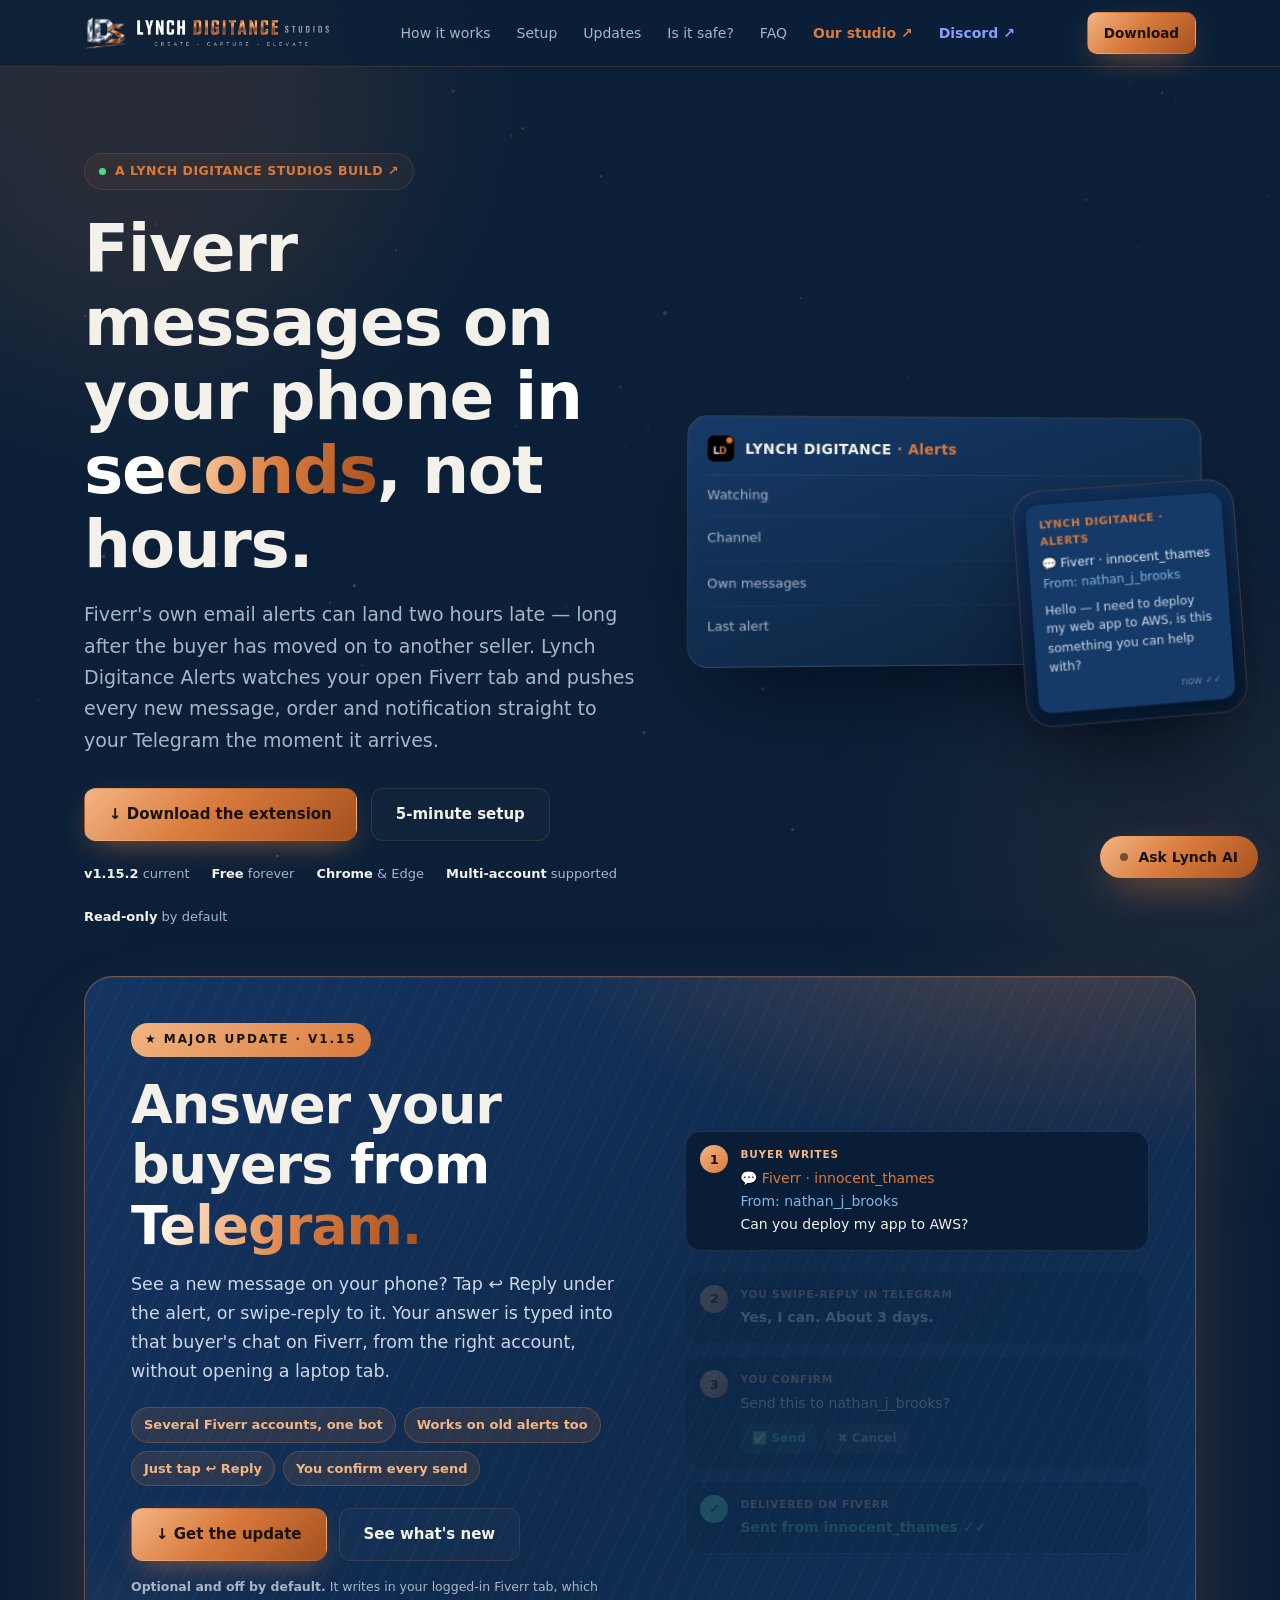
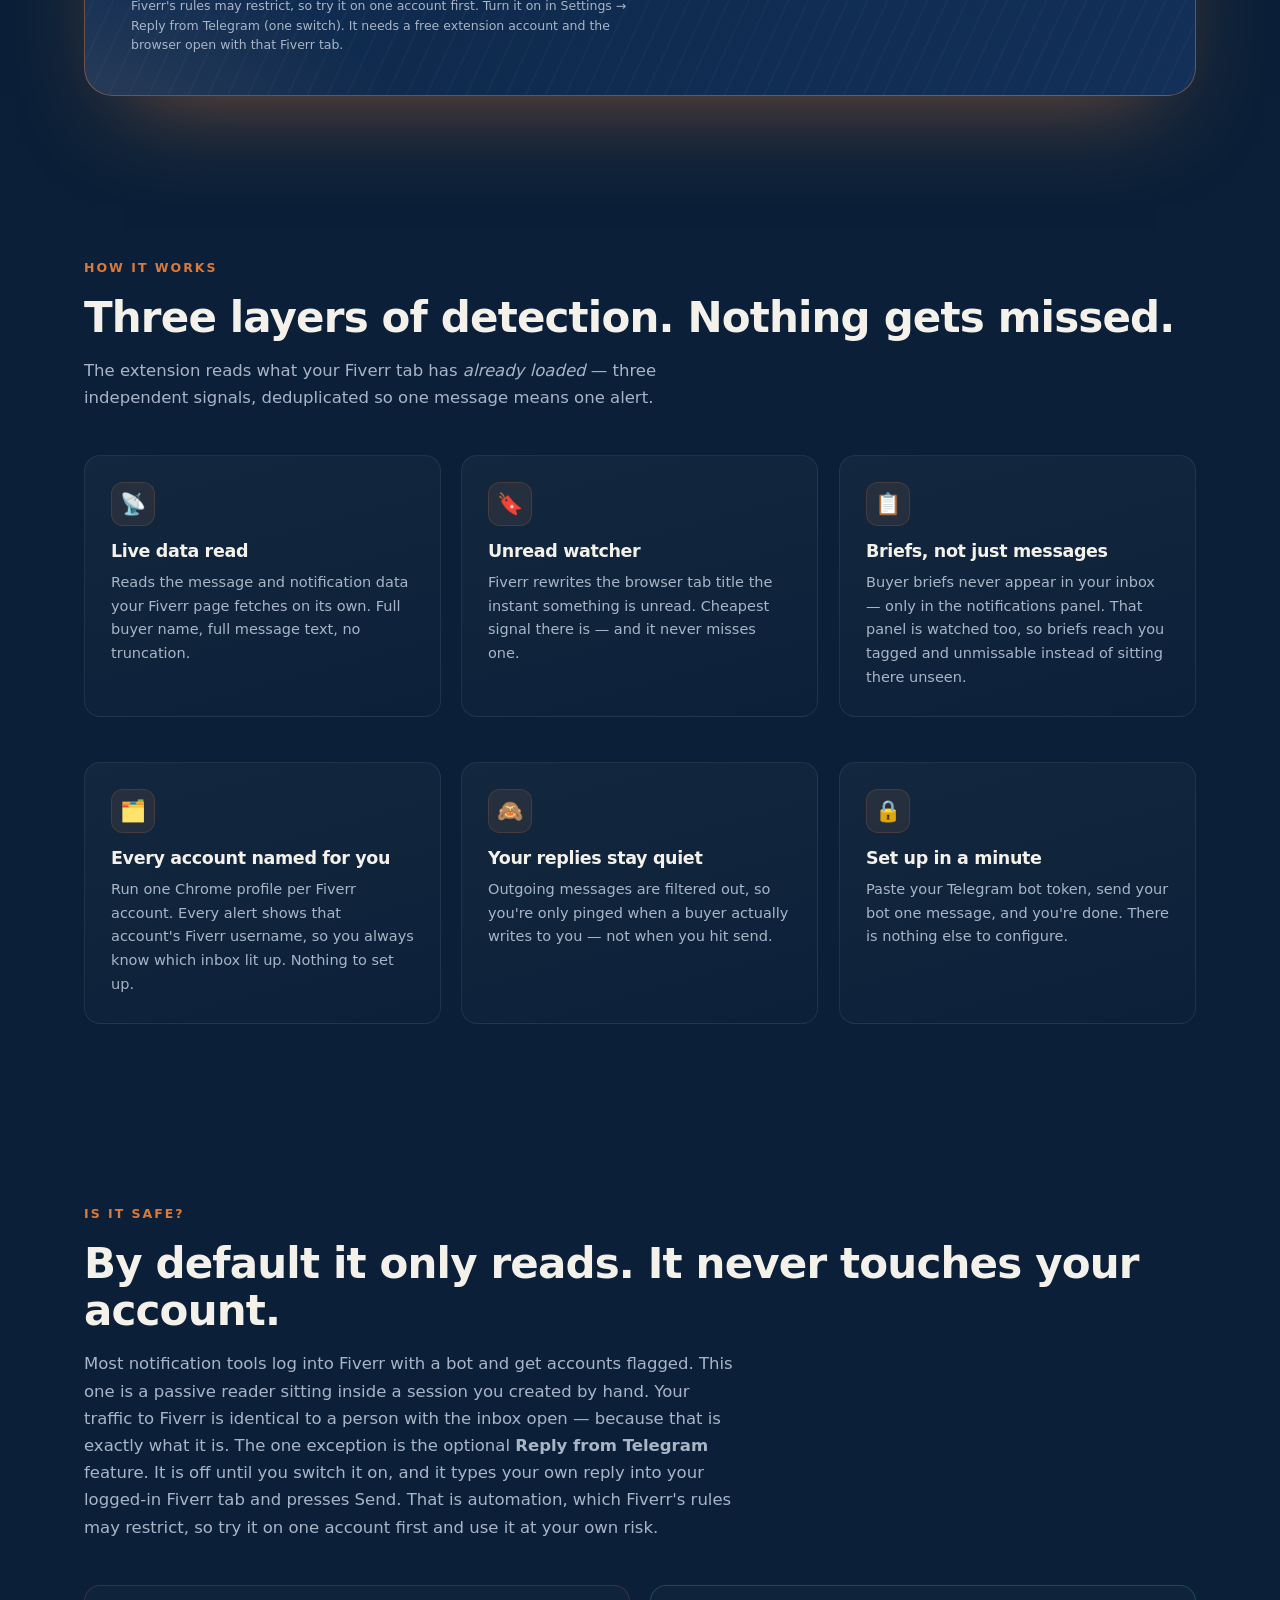
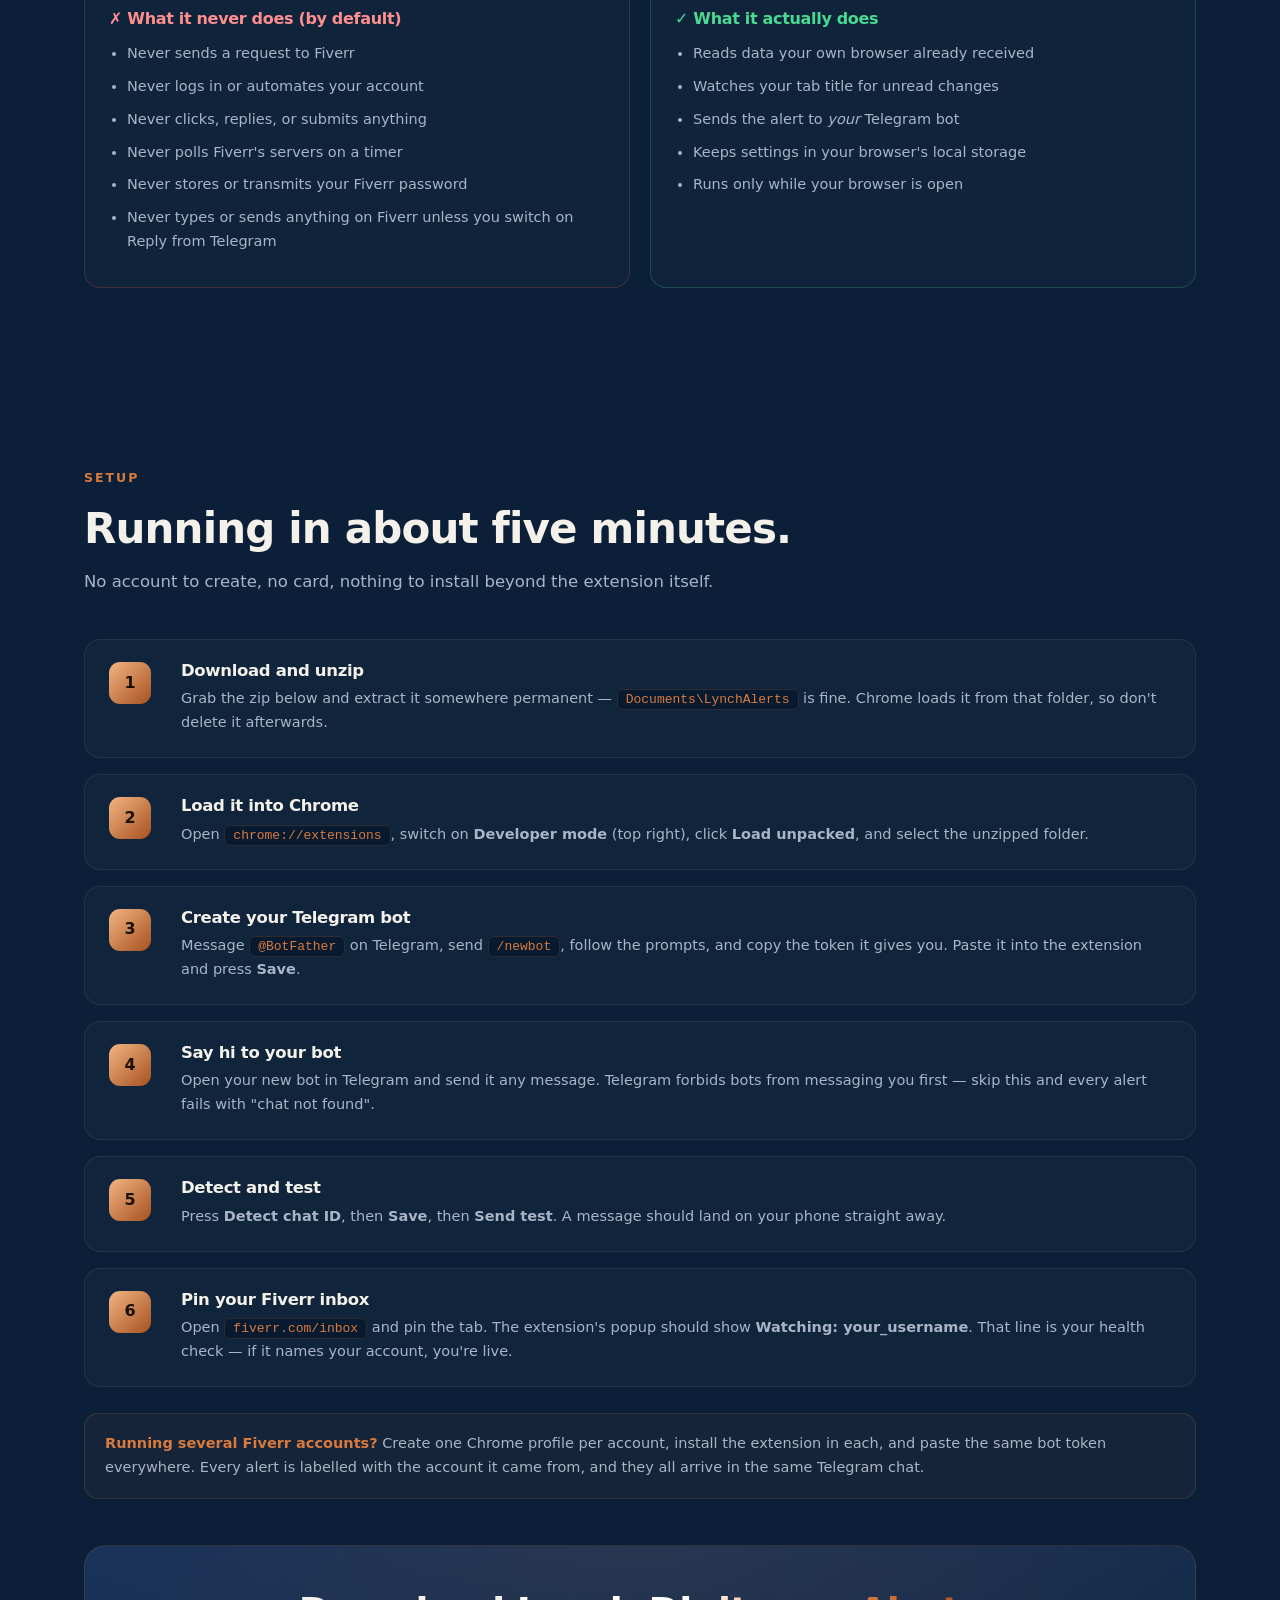
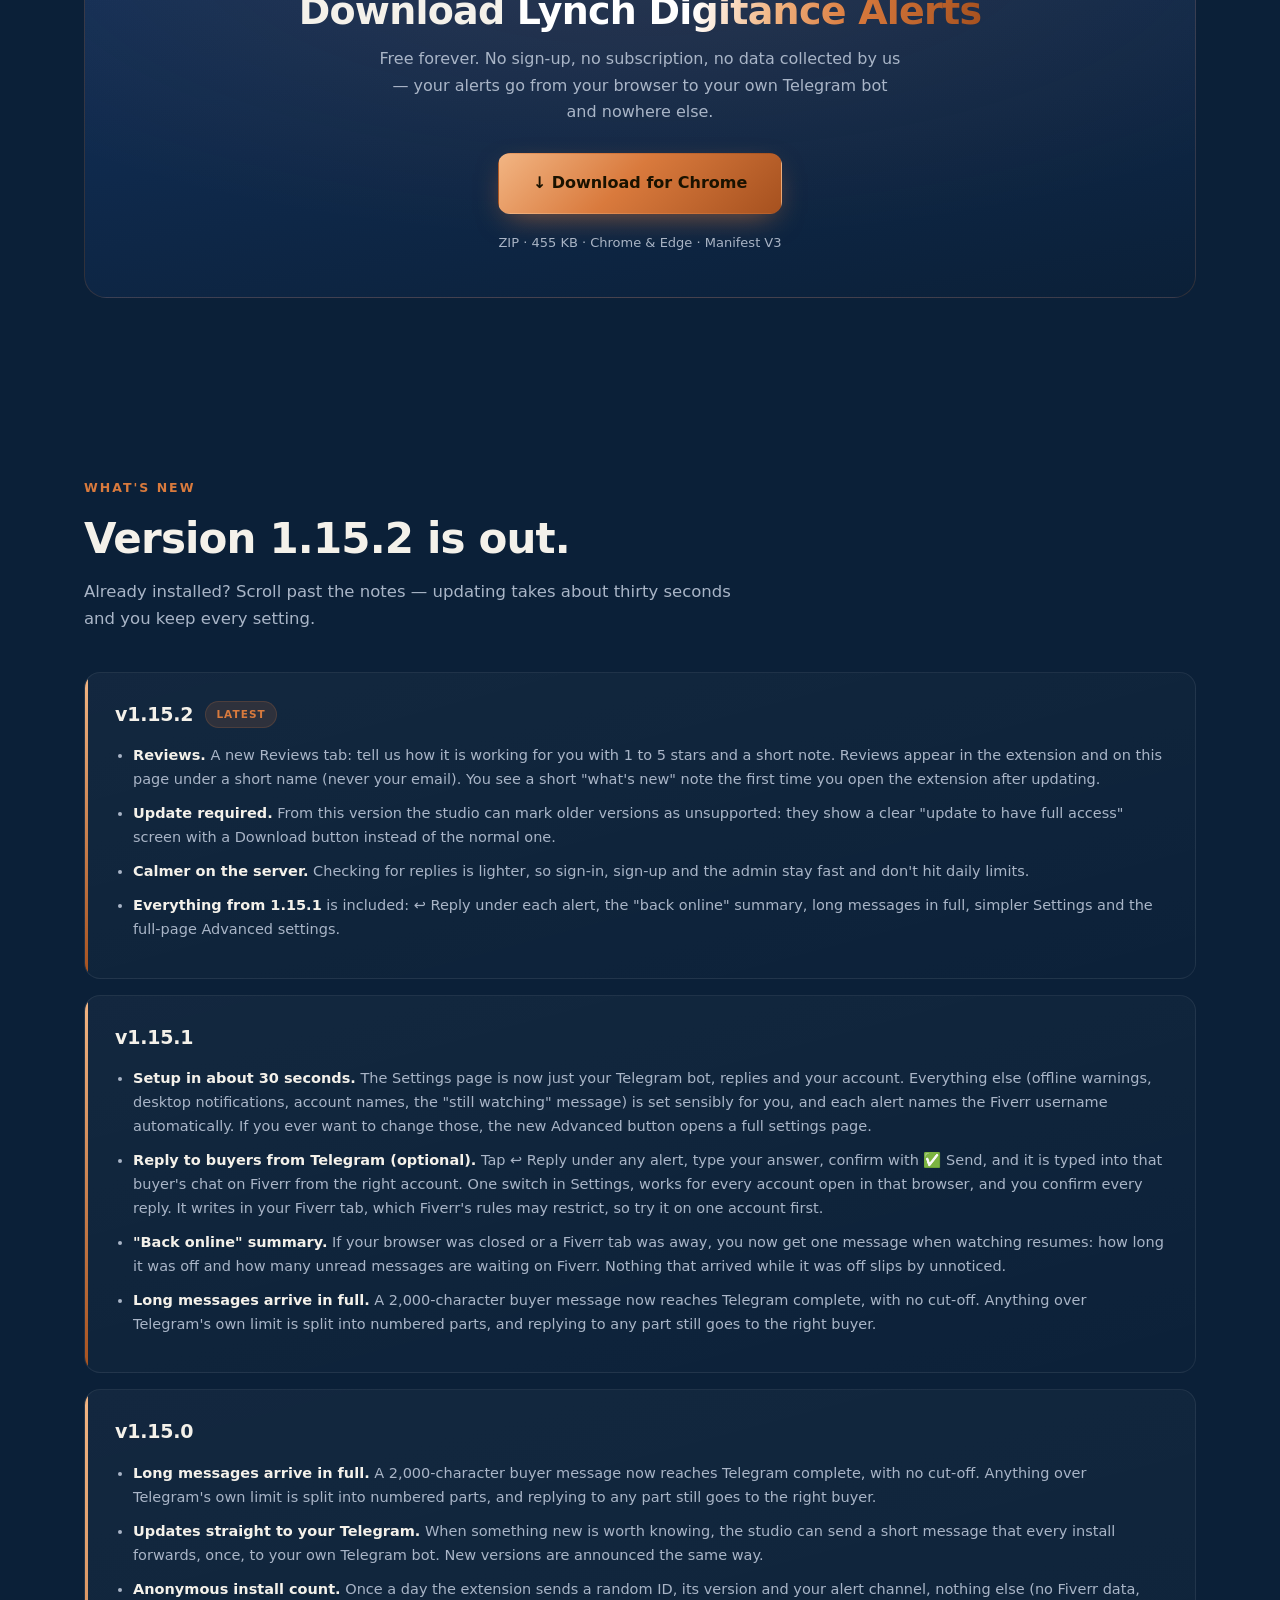
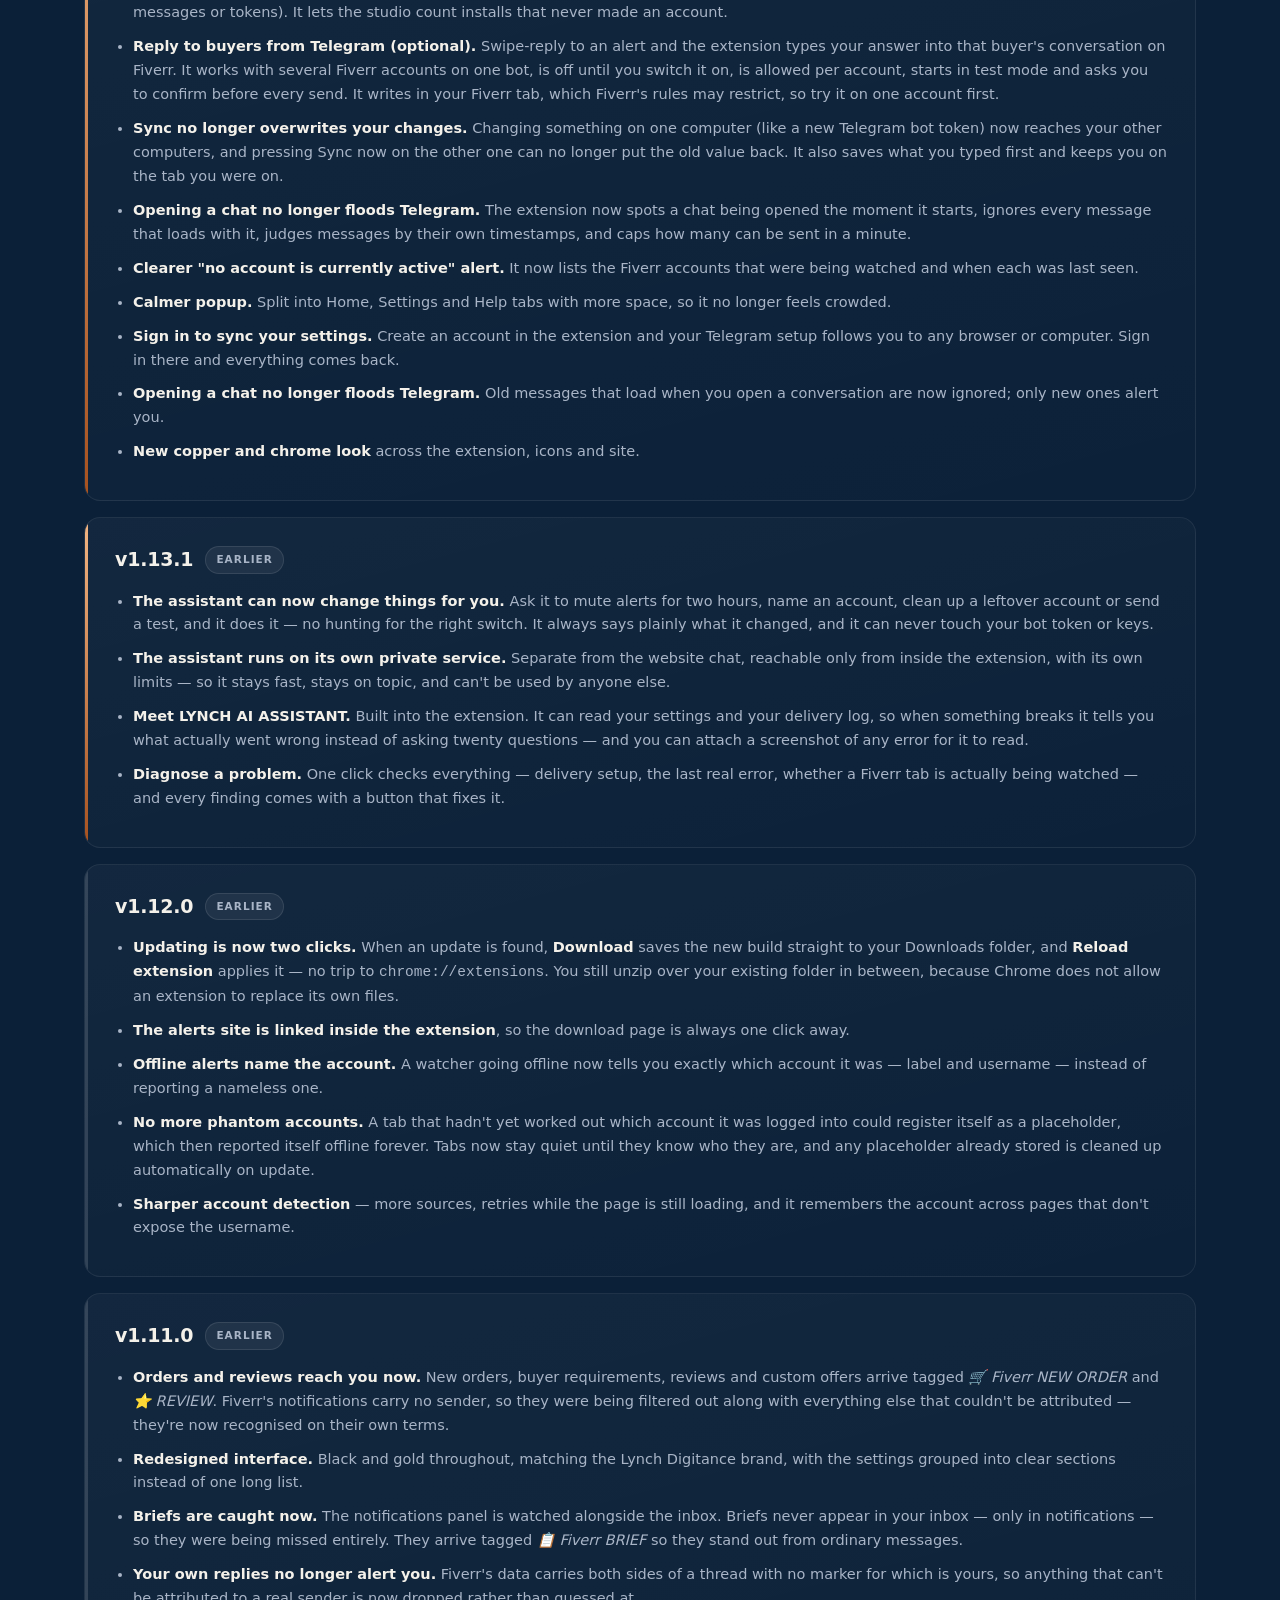
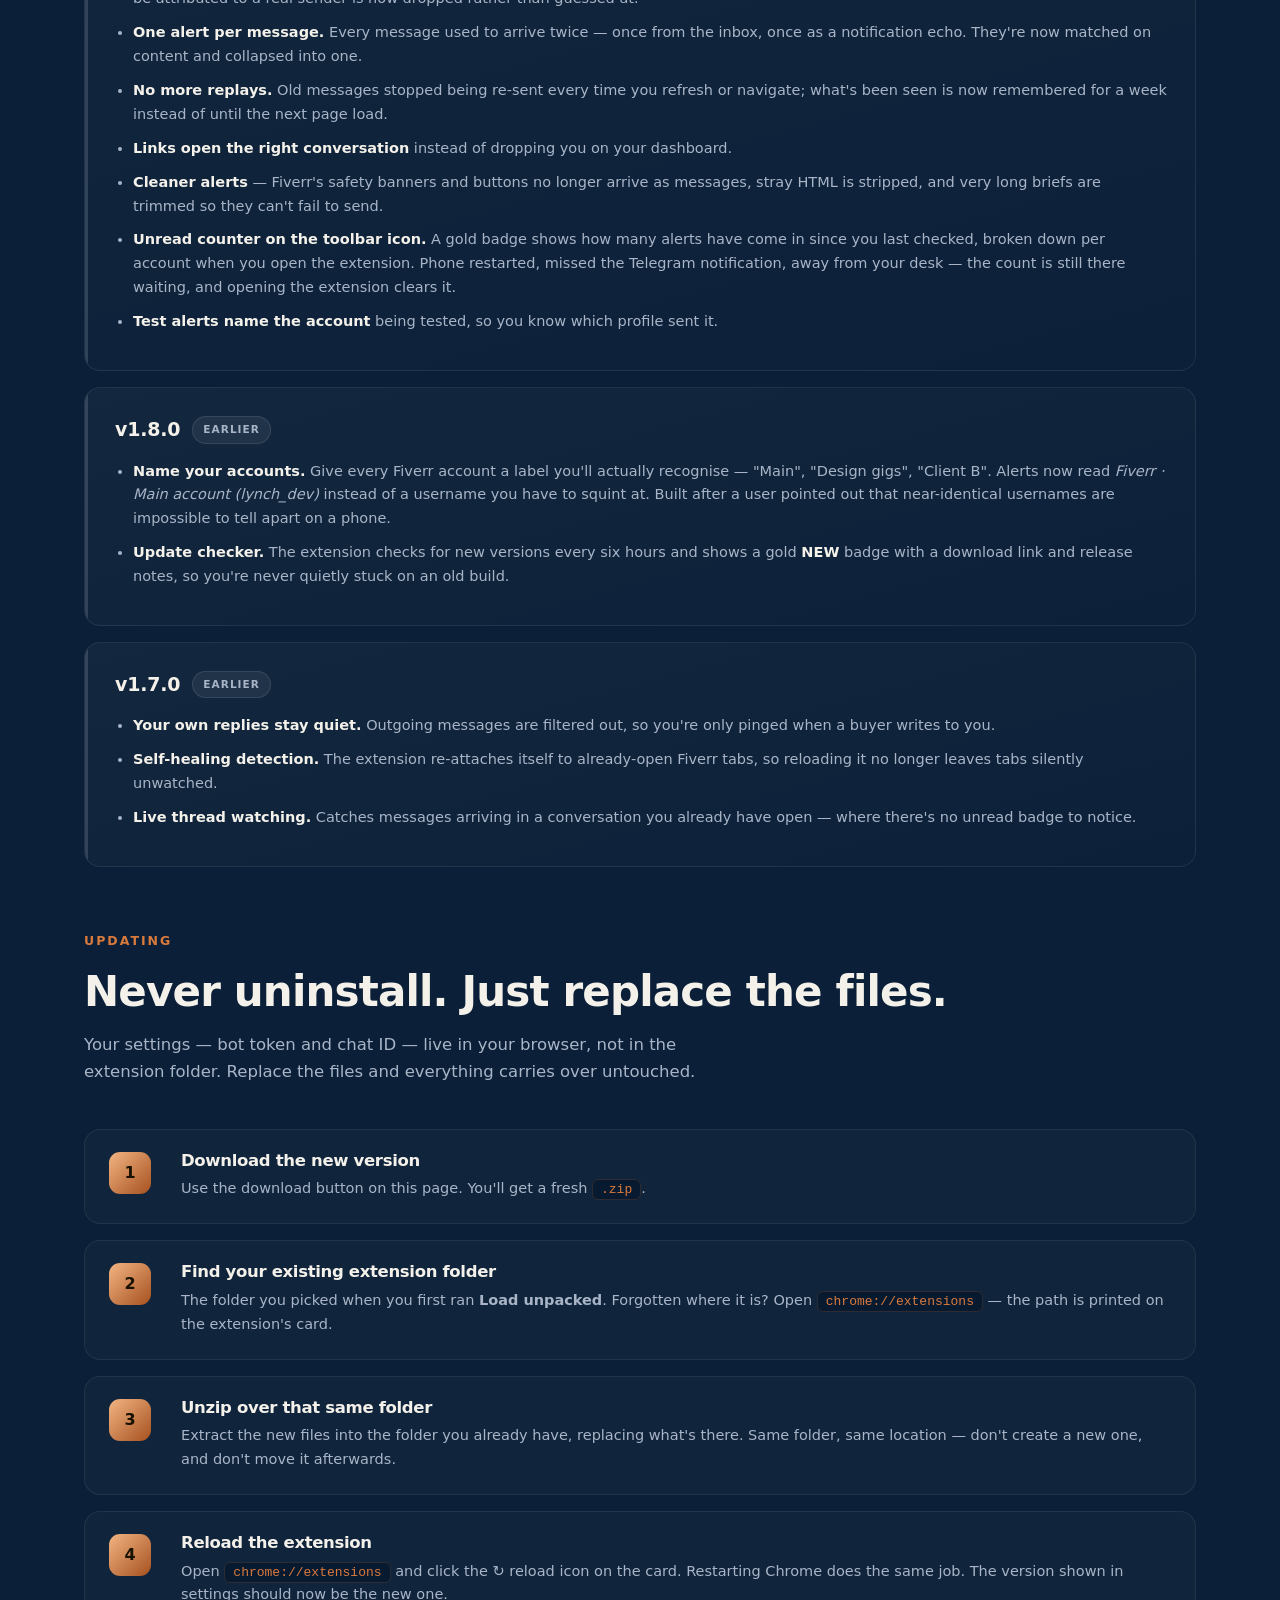
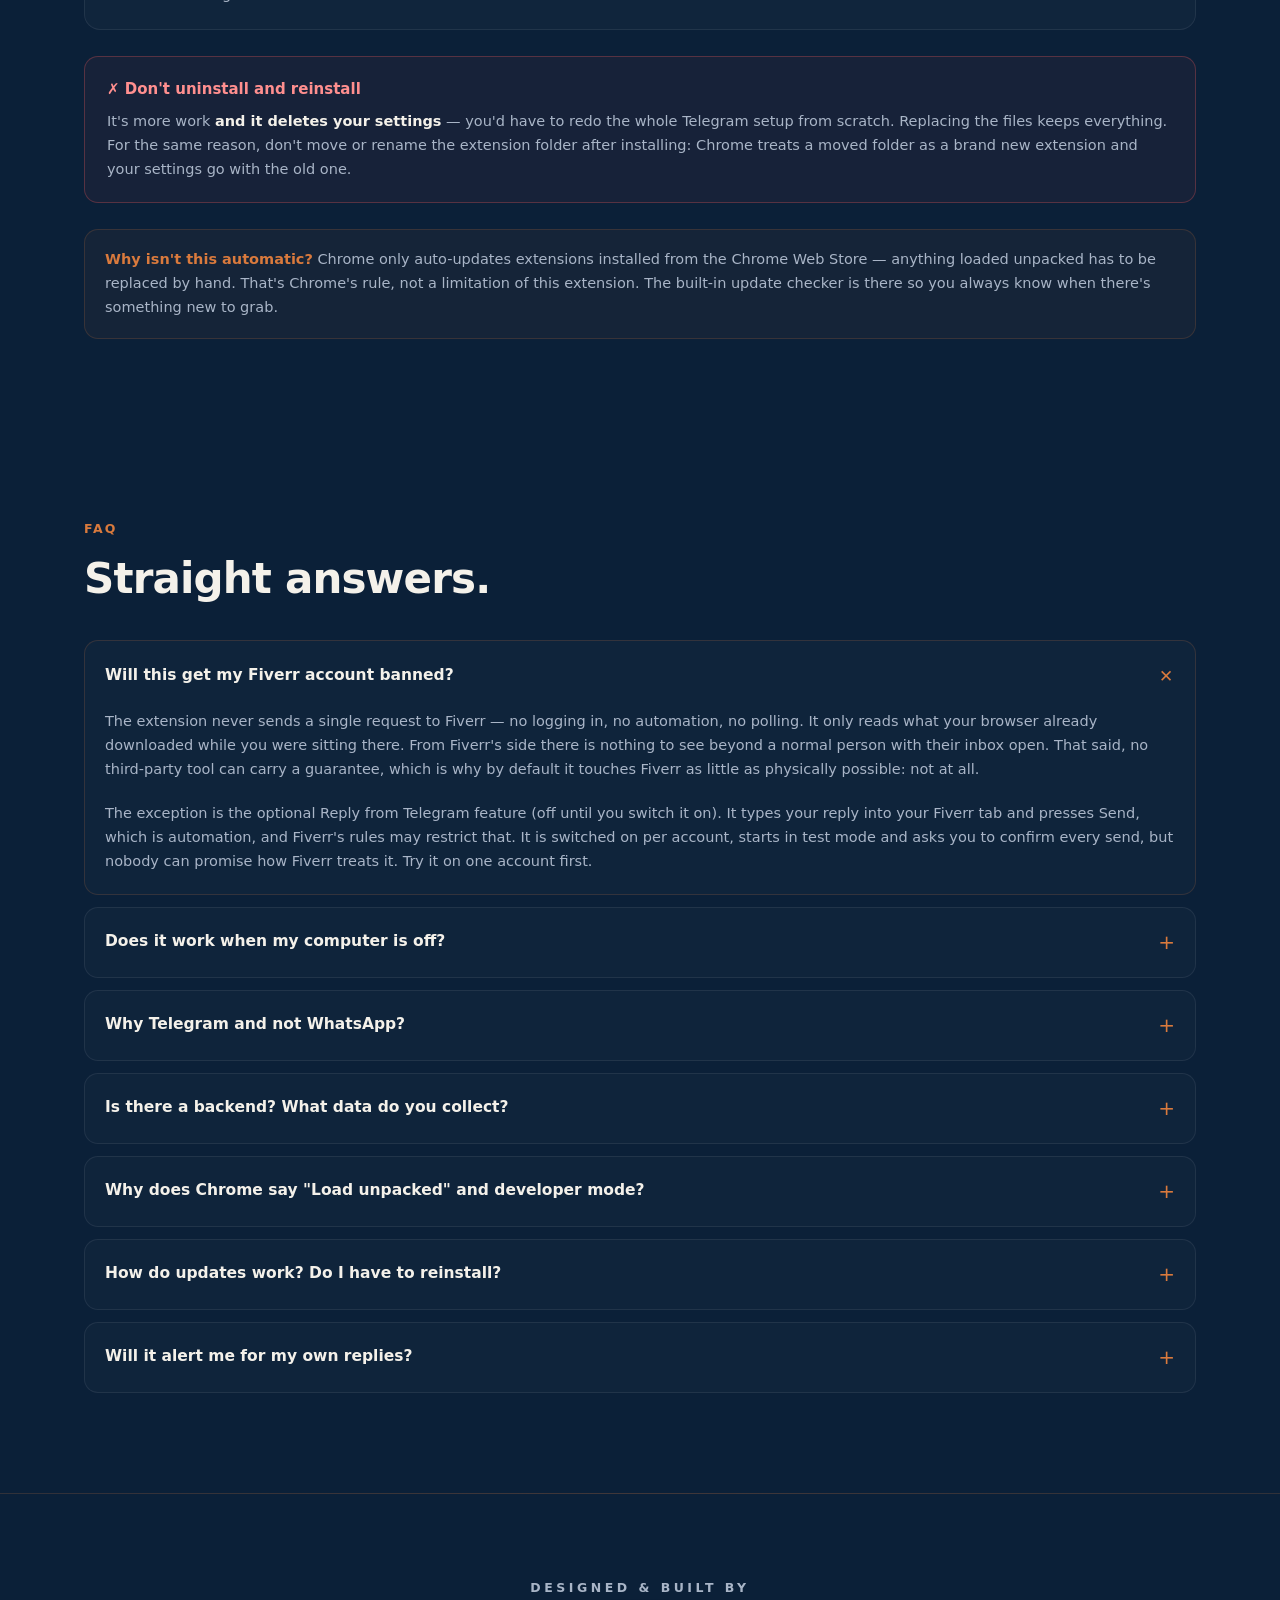
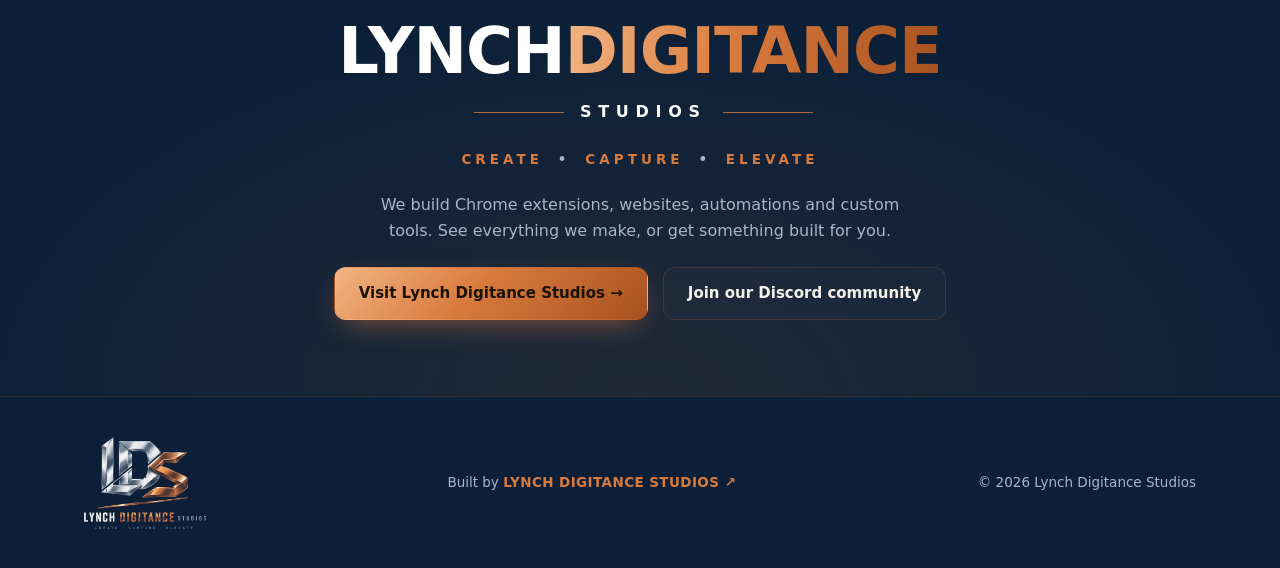
==== index.html @ 220f0cdb "Owner replies to reviews (admin panel, website, API); remove maintenance strip from the website" ====
<!doctype html>
<html lang="en">
<head>
<meta charset="utf-8">
<meta name="viewport" content="width=device-width, initial-scale=1">
<title>Lynch Digitance Alerts — Never miss a Fiverr message again</title>
<meta name="description" content="A Chrome extension that pushes Fiverr buyer messages, orders and notifications to your Telegram in seconds. Free. By default it only reads your open Fiverr tab and never touches your account.">
<link rel="icon" href="assets/icon128.png">

<meta property="og:title" content="Lynch Digitance Alerts">
<meta property="og:description" content="Fiverr messages on your phone in seconds, not hours.">
<meta property="og:image" content="https://alerts.lynchdigitancestudios.workers.dev/assets/og.png">

<style>
:root{
  --gold:#D97A3D;
  --gold-lt:#F2B583;
  --gold-dk:#A6511F;
  --ink:#0b2038;
  --ink-2:#0d2542;
  --panel:#123059;
  --panel-2:#163a68;
  --line:rgba(217,122,61,.18);
  --text:#f4f1ea;
  --muted:#a9b5c7;
  --ok:#4ad991;
  --max:1160px;
}

*{box-sizing:border-box}
html{scroll-behavior:smooth}
body{
  margin:0;background:var(--ink);color:var(--text);
  font:16px/1.65 "Inter",system-ui,-apple-system,"Segoe UI",sans-serif;
  overflow-x:hidden;-webkit-font-smoothing:antialiased;
}
h1,h2,h3{line-height:1.12;margin:0;letter-spacing:-.02em;font-weight:800}
p{margin:0}
a{color:inherit}
img{max-width:100%;display:block}

.wrap{max-width:var(--max);margin:0 auto;padding:0 24px}
.gold{color:var(--gold)}
.grad{
  background:linear-gradient(100deg,#fff 0%,#fff 38%,var(--gold-lt) 55%,var(--gold) 72%,var(--gold-dk) 100%);
  -webkit-background-clip:text;background-clip:text;color:transparent;
}

/* ---------- background canvas ---------- */
#dust{position:fixed;inset:0;z-index:0;pointer-events:none;opacity:.55}
.glow{
  position:fixed;z-index:0;pointer-events:none;border-radius:50%;filter:blur(90px);
}
.glow.a{width:520px;height:520px;background:rgba(217,122,61,.14);top:-160px;left:-120px}
.glow.b{width:460px;height:460px;background:rgba(217,122,61,.07);bottom:-180px;right:-140px}

/* ---------- nav ---------- */
header{
  position:sticky;top:0;z-index:50;backdrop-filter:blur(14px);
  background:rgba(11,32,56,.8);border-bottom:1px solid var(--line);
}
nav{display:flex;align-items:center;justify-content:space-between;gap:16px;padding:12px 24px;max-width:var(--max);margin:0 auto}
.brand{display:flex;align-items:center;gap:11px;text-decoration:none}
.brand .mark{height:34px;width:auto}
.brand .word{height:26px;width:auto}
@media(max-width:520px){.brand .word{display:none}}
.navlinks{display:flex;gap:26px;align-items:center;font-size:14px;color:var(--muted)}
.navlinks a{text-decoration:none;transition:color .2s}
.navlinks a:hover{color:var(--gold)}
@media(max-width:860px){.navlinks{display:none}}

.btn{
  display:inline-flex;align-items:center;gap:10px;justify-content:center;
  padding:13px 24px;border-radius:12px;text-decoration:none;font-weight:700;font-size:15px;
  border:1px solid transparent;cursor:pointer;transition:transform .18s,box-shadow .25s,background .25s;
  transform-style:preserve-3d;
}
.btn-primary{
  background:linear-gradient(135deg,var(--gold-lt),var(--gold) 45%,var(--gold-dk));
  color:#1a1200;box-shadow:0 10px 30px -10px rgba(217,122,61,.65);
}
.btn-primary:hover{transform:translateY(-2px);box-shadow:0 18px 44px -12px rgba(217,122,61,.8)}
.btn-ghost{border-color:var(--line);color:var(--text);background:rgba(255,255,255,.02)}
.btn-ghost:hover{border-color:var(--gold);color:var(--gold)}
.btn-sm{padding:9px 16px;font-size:13.5px;border-radius:10px}

/* ---------- hero ---------- */
.hero{position:relative;z-index:1;padding:86px 0 40px}
.hero-grid{display:grid;grid-template-columns:1.05fr .95fr;gap:56px;align-items:center}
@media(max-width:960px){.hero-grid{grid-template-columns:1fr;gap:44px}}

.pill{
  display:inline-flex;align-items:center;gap:9px;padding:7px 14px;border-radius:999px;
  border:1px solid var(--line);background:rgba(217,122,61,.06);
  font-size:12.5px;letter-spacing:.04em;text-transform:uppercase;color:var(--gold);font-weight:700;
}
.dot{width:7px;height:7px;border-radius:50%;background:var(--ok);box-shadow:0 0 0 0 rgba(74,217,145,.7);animation:pulse 2.2s infinite}
@keyframes pulse{70%{box-shadow:0 0 0 9px rgba(74,217,145,0)}100%{box-shadow:0 0 0 0 rgba(74,217,145,0)}}

.hero h1{font-size:clamp(38px,5.4vw,66px);margin:22px 0 18px}
.hero .lede{font-size:clamp(16px,1.6vw,19px);color:var(--muted);max-width:56ch}
.cta-row{display:flex;gap:14px;flex-wrap:wrap;margin-top:32px}
.meta{display:flex;gap:22px;flex-wrap:wrap;margin-top:22px;font-size:13px;color:var(--muted)}
.meta b{color:var(--text);font-weight:600}

/* ---------- 3D stage ---------- */
.stage{perspective:1400px;perspective-origin:50% 40%}
.deck{
  position:relative;transform-style:preserve-3d;
  transition:transform .18s cubic-bezier(.2,.7,.3,1);
  will-change:transform;
}
.card3d{
  background:linear-gradient(160deg,var(--panel-2),#0b2038);
  border:1px solid var(--line);border-radius:20px;
  box-shadow:0 40px 90px -30px rgba(2,10,24,.95),0 0 0 1px rgba(255,255,255,.02) inset;
  transform-style:preserve-3d;
}
.popup-mock{padding:18px;width:100%;transform:translateZ(40px)}
.pm-head{display:flex;align-items:center;gap:10px;padding-bottom:12px;border-bottom:1px solid rgba(255,255,255,.07)}
.pm-head img{width:26px;height:26px;border-radius:7px}
.pm-title{font-weight:800;font-size:13.5px;letter-spacing:.03em}
.pm-title span{color:var(--gold)}
.pm-row{display:flex;align-items:center;justify-content:space-between;padding:9px 0;font-size:12.5px;color:var(--muted);border-bottom:1px solid rgba(255,255,255,.05)}
.pm-row b{color:var(--text);font-weight:600}
.chip{font-size:11px;padding:3px 9px;border-radius:999px;background:rgba(74,217,145,.12);color:var(--ok);font-weight:700}
.chip.g{background:rgba(217,122,61,.12);color:var(--gold)}

.phone{
  position:absolute;right:-18px;bottom:-46px;width:210px;
  transform:translateZ(110px) rotate(-4deg);
  border-radius:26px;padding:12px 11px;
  background:linear-gradient(170deg,#12305a,#081a30);
  border:1px solid rgba(217,122,61,.25);
  box-shadow:0 50px 90px -28px rgba(2,10,24,.9);
}
@media(max-width:600px){.phone{position:relative;right:auto;bottom:auto;width:100%;margin-top:22px;transform:none}}
.tg{
  background:#163a68;border-radius:12px;padding:11px 12px;font-size:11.5px;line-height:1.55;
  color:#e7eef5;box-shadow:0 6px 18px rgba(2,10,24,.5)
}
.tg .hdr{color:var(--gold);font-weight:800;letter-spacing:.06em;font-size:10px;margin-bottom:5px}
.tg .from{color:#7fb6e8}
.tg .body{margin-top:7px;color:#cdd9e5}
.tg .time{text-align:right;color:#6c8296;font-size:9.5px;margin-top:6px}

/* ---------- sections ---------- */
section{position:relative;z-index:1;padding:88px 0}
.eyebrow{color:var(--gold);font-size:12.5px;font-weight:800;letter-spacing:.16em;text-transform:uppercase}
.sec-h{font-size:clamp(28px,3.6vw,42px);margin:14px 0 16px}
.sec-p{color:var(--muted);max-width:62ch;font-size:16.5px}

.grid3{display:grid;grid-template-columns:repeat(3,1fr);gap:20px;margin-top:44px}
@media(max-width:900px){.grid3{grid-template-columns:1fr}}

.feat{
  position:relative;padding:26px;border-radius:16px;
  background:linear-gradient(165deg,rgba(255,255,255,.035),rgba(255,255,255,.008));
  border:1px solid rgba(255,255,255,.07);
  transition:transform .25s,border-color .25s,box-shadow .3s;
  transform-style:preserve-3d;will-change:transform;
}
.feat:hover{border-color:var(--gold);box-shadow:0 28px 60px -28px rgba(217,122,61,.35)}
.feat .ico{
  width:44px;height:44px;border-radius:12px;display:grid;place-items:center;font-size:21px;
  background:rgba(217,122,61,.1);border:1px solid var(--line);margin-bottom:16px;
  transform:translateZ(30px);
}
.feat h3{font-size:17.5px;margin-bottom:9px}
.feat p{color:var(--muted);font-size:14.5px}

/* ---------- steps ---------- */
.steps{counter-reset:s;margin-top:44px;display:grid;gap:16px}
.step{
  display:grid;grid-template-columns:52px 1fr;gap:20px;align-items:start;
  padding:22px 24px;border-radius:16px;background:rgba(255,255,255,.022);
  border:1px solid rgba(255,255,255,.07);transition:border-color .25s,transform .25s;
}
.step:hover{border-color:var(--line);transform:translateX(4px)}
.step .n{
  counter-increment:s;width:42px;height:42px;border-radius:11px;display:grid;place-items:center;
  font-weight:900;font-size:16px;color:#1a1200;
  background:linear-gradient(135deg,var(--gold-lt),var(--gold-dk));
}
.step .n::before{content:counter(s)}
.step h3{font-size:16.5px;margin-bottom:7px}
.step p{color:var(--muted);font-size:14.5px}
.step code{
  background:#081a30;border:1px solid var(--line);color:var(--gold);
  padding:2px 8px;border-radius:6px;font-size:13px;font-family:ui-monospace,"Cascadia Code",monospace;
}

.note{
  margin-top:26px;padding:18px 20px;border-radius:14px;
  background:rgba(217,122,61,.05);border:1px solid var(--line);font-size:14.5px;color:var(--muted)
}
.note b{color:var(--gold)}

/* ---------- changelog ---------- */
.rel{
  position:relative;padding:26px 28px 26px 30px;border-radius:16px;margin-bottom:16px;
  background:linear-gradient(165deg,rgba(255,255,255,.035),rgba(255,255,255,.008));
  border:1px solid rgba(255,255,255,.07);overflow:hidden;
}
.rel::before{content:"";position:absolute;left:0;top:0;bottom:0;width:3px;background:linear-gradient(180deg,var(--gold-lt),var(--gold-dk))}
.rel.old{opacity:.72}
.rel.old::before{background:rgba(255,255,255,.14)}
.rel-top{display:flex;align-items:center;gap:12px;flex-wrap:wrap;margin-bottom:14px}
.rel-v{font-size:19px;font-weight:900;letter-spacing:-.01em}
.tagpill{
  font-size:10.5px;font-weight:800;letter-spacing:.1em;text-transform:uppercase;
  padding:4px 10px;border-radius:999px;background:rgba(217,122,61,.14);color:var(--gold);
  border:1px solid var(--line)
}
.tagpill.grey{background:rgba(255,255,255,.06);color:var(--muted);border-color:rgba(255,255,255,.1)}
.rel ul{margin:0;padding-left:18px;color:var(--muted);font-size:14.5px}
.rel li{margin-bottom:10px}
.rel li b{color:var(--text);font-weight:700}

/* ---------- update steps ---------- */
.warn{
  margin-top:26px;padding:20px 22px;border-radius:14px;
  background:rgba(255,90,90,.05);border:1px solid rgba(255,90,90,.28);font-size:14.5px;color:var(--muted)
}
.warn h4{margin:0 0 8px;font-size:15px;color:#ff8f8f;font-weight:800}
.warn b{color:var(--text)}

/* ---------- safety ---------- */
.safety{display:grid;grid-template-columns:1fr 1fr;gap:20px;margin-top:44px}
@media(max-width:820px){.safety{grid-template-columns:1fr}}
.sbox{padding:24px;border-radius:16px;border:1px solid rgba(255,255,255,.07);background:rgba(255,255,255,.02)}
.sbox h3{font-size:16px;margin-bottom:14px}
.sbox ul{margin:0;padding-left:18px;color:var(--muted);font-size:14.5px}
.sbox li{margin-bottom:9px}
.sbox.no{border-color:rgba(255,90,90,.2)}
.sbox.no h3{color:#ff8f8f}
.sbox.yes{border-color:rgba(74,217,145,.22)}
.sbox.yes h3{color:var(--ok)}

/* ---------- download ---------- */
.dl{
  margin-top:46px;padding:44px;border-radius:22px;text-align:center;
  background:radial-gradient(120% 140% at 50% 0%,rgba(217,122,61,.12),rgba(0,0,0,0) 60%),linear-gradient(170deg,#12305a,#0b2038);
  border:1px solid var(--line);
}
.dl h2{font-size:clamp(26px,3.4vw,38px);margin-bottom:14px}
.dl p{color:var(--muted);max-width:52ch;margin:0 auto 28px}
.dl .btn{padding:16px 34px;font-size:16px}
.dlmeta{margin-top:18px;font-size:13px;color:var(--muted)}

/* ---------- faq ---------- */
details{
  border:1px solid rgba(255,255,255,.07);border-radius:14px;padding:0 20px;
  margin-bottom:12px;background:rgba(255,255,255,.018);transition:border-color .25s
}
details[open]{border-color:var(--line)}
summary{
  cursor:pointer;padding:18px 0;font-weight:700;font-size:15.5px;list-style:none;
  display:flex;justify-content:space-between;gap:16px;align-items:center
}
summary::-webkit-details-marker{display:none}
summary::after{content:"+";color:var(--gold);font-size:20px;font-weight:400;transition:transform .25s}
details[open] summary::after{transform:rotate(45deg)}
details p{padding:0 0 20px;color:var(--muted);font-size:14.5px}

/* ---------- built-by band ---------- */
.builtby{
  position:relative;z-index:1;text-align:center;padding:84px 0 76px;
  border-top:1px solid var(--line);
  background:radial-gradient(90% 130% at 50% 100%,rgba(217,122,61,.10),rgba(0,0,0,0) 62%);
}
.builtby .kicker{
  color:var(--muted);font-size:12.5px;letter-spacing:.28em;text-transform:uppercase;
  font-weight:700;margin-bottom:20px
}
.builtby .name{
  font-size:clamp(30px,6vw,64px);font-weight:900;letter-spacing:-.015em;line-height:1.05;
  margin-bottom:14px;
}
.builtby .name .l{color:#fff}
.builtby .name .d{
  background:linear-gradient(100deg,var(--gold-lt),var(--gold) 45%,var(--gold-dk));
  -webkit-background-clip:text;background-clip:text;color:transparent;
}
.builtby .studios{
  display:flex;align-items:center;justify-content:center;gap:16px;
  color:#fff;font-weight:800;letter-spacing:.42em;font-size:clamp(12px,1.5vw,16px);
  margin-bottom:22px;padding-left:.42em;
}
.builtby .studios::before,.builtby .studios::after{
  content:"";height:1px;width:clamp(30px,8vw,90px);background:var(--gold);opacity:.8
}
.builtby .tag{
  color:var(--gold);font-size:clamp(11px,1.3vw,13.5px);letter-spacing:.3em;font-weight:700;
  text-transform:uppercase
}
.builtby .tag span{color:var(--muted);margin:0 6px}

/* ---------- footer ---------- */
footer{
  border-top:1px solid var(--line);padding:40px 0;position:relative;z-index:1;
  color:var(--muted);font-size:13.5px
}
.fgrid{display:flex;justify-content:space-between;gap:20px;flex-wrap:wrap;align-items:center}
.fgrid img{height:92px;width:auto;opacity:.95}
@media(max-width:700px){.fgrid{justify-content:center;text-align:center}}

/* ---------- LYNCH AI ASSISTANT ---------- */
#aiFab{
  position:fixed;right:22px;bottom:22px;z-index:80;display:flex;align-items:center;gap:10px;
  padding:13px 20px;border-radius:999px;border:0;cursor:pointer;
  background:linear-gradient(135deg,var(--gold-lt),var(--gold) 48%,var(--gold-dk));
  color:#16120a;font-weight:800;font-size:14px;font-family:inherit;
  box-shadow:0 14px 38px -12px rgba(217,122,61,.8);
  transition:transform .2s,box-shadow .25s;
}
#aiFab:hover{transform:translateY(-2px);box-shadow:0 20px 50px -14px rgba(217,122,61,.95)}
#aiFab .sp{width:8px;height:8px;border-radius:50%;background:#16120a;opacity:.55}
@media(max-width:600px){#aiFab{right:14px;bottom:14px;padding:12px 17px;font-size:13px}}

#aiPanel{
  position:fixed;right:22px;bottom:22px;z-index:81;width:396px;max-width:calc(100vw - 28px);
  height:min(620px,calc(100vh - 44px));display:none;flex-direction:column;
  background:linear-gradient(170deg,#12305a,#0b2038);
  border:1px solid var(--line);border-radius:18px;overflow:hidden;
  box-shadow:0 50px 110px -30px rgba(2,10,24,.9);
}
#aiPanel.open{display:flex}
@media(max-width:600px){#aiPanel{right:10px;left:10px;bottom:10px;width:auto;height:min(78vh,600px)}}

.ai-head{
  display:flex;align-items:center;gap:11px;padding:14px 16px;border-bottom:1px solid var(--line);
  background:radial-gradient(120% 160% at 0% 0%,rgba(217,122,61,.14),rgba(0,0,0,0) 65%);
}
.ai-head img{height:26px;width:auto}
.ai-head .n{font-weight:800;font-size:13px;letter-spacing:.02em}
.ai-head .n span{color:var(--gold)}
.ai-head .s{font-size:10.5px;color:var(--muted);margin-top:1px}
.ai-x{margin-left:auto;background:none;border:0;color:var(--muted);font-size:20px;cursor:pointer;line-height:1;padding:4px 6px}
.ai-x:hover{color:var(--gold)}

#aiLog{flex:1;overflow-y:auto;padding:16px;display:flex;flex-direction:column;gap:11px}
#aiLog::-webkit-scrollbar{width:8px}
#aiLog::-webkit-scrollbar-thumb{background:rgba(217,122,61,.22);border-radius:8px}
.ai-msg{max-width:88%;padding:10px 13px;border-radius:13px;font-size:13.5px;line-height:1.6;white-space:pre-wrap}
.ai-msg.bot{align-self:flex-start;background:rgba(255,255,255,.05);border:1px solid rgba(255,255,255,.08);border-bottom-left-radius:5px}
.ai-msg.me{align-self:flex-end;background:linear-gradient(135deg,var(--gold-lt),var(--gold-dk));color:#16120a;font-weight:500;border-bottom-right-radius:5px}
.ai-msg.err{align-self:flex-start;background:rgba(255,90,90,.08);border:1px solid rgba(255,90,90,.3)}
.ai-typing{align-self:flex-start;display:flex;gap:5px;padding:12px 14px}
.ai-typing i{width:6px;height:6px;border-radius:50%;background:var(--gold);opacity:.4;animation:blink 1.3s infinite}
.ai-typing i:nth-child(2){animation-delay:.18s}
.ai-typing i:nth-child(3){animation-delay:.36s}
@keyframes blink{0%,60%,100%{opacity:.25}30%{opacity:1}}

.ai-chips{display:flex;gap:7px;flex-wrap:wrap;padding:0 16px 12px}
.ai-chip{
  padding:7px 12px;border-radius:999px;font-size:11.5px;cursor:pointer;font-family:inherit;
  background:rgba(217,122,61,.07);border:1px solid var(--line);color:var(--gold);
  transition:background .2s;
}
.ai-chip:hover{background:rgba(217,122,61,.18)}

.ai-foot{display:flex;gap:8px;padding:12px 14px;border-top:1px solid var(--line);align-items:flex-end}
#aiText{
  flex:1;resize:none;max-height:110px;padding:10px 12px;border-radius:10px;
  background:#0b2038;border:1px solid rgba(255,255,255,.09);color:var(--text);
  font:inherit;font-size:13px;outline:none;
}
#aiText:focus{border-color:var(--gold)}
.ai-send{
  padding:10px 16px;border:0;border-radius:10px;cursor:pointer;font-family:inherit;font-weight:800;font-size:13px;
  background:linear-gradient(135deg,var(--gold-lt),var(--gold-dk));color:#16120a;
}
.ai-send:disabled{opacity:.45;cursor:default}

/* ---------- reveal ---------- */
.rv{opacity:0;transform:translateY(26px);transition:opacity .7s cubic-bezier(.2,.7,.3,1),transform .7s cubic-bezier(.2,.7,.3,1)}
.rv.in{opacity:1;transform:none}

@media (prefers-reduced-motion:reduce){
  .rv{opacity:1;transform:none;transition:none}
  .deck{transition:none!important}
  #dust{display:none}
}

/* ---------- major-update banner ---------- */
.rb{position:relative;z-index:1;padding:8px 0 70px}
.rb-card{position:relative;overflow:hidden;border-radius:28px;border:1px solid rgba(217,122,61,.45);
  background:radial-gradient(900px 420px at 88% -10%,rgba(217,122,61,.30),transparent 60%),
             radial-gradient(700px 380px at -8% 110%,rgba(242,181,131,.16),transparent 60%),
             linear-gradient(135deg,#143461 0%,#0f2a4d 55%,#123059 100%);
  padding:46px 46px 40px;box-shadow:0 40px 90px -40px rgba(217,122,61,.55),inset 0 1px 0 rgba(255,255,255,.07)}
.rb-card:before{content:"";position:absolute;inset:0;background:repeating-linear-gradient(115deg,rgba(255,255,255,.025) 0 2px,transparent 2px 18px);pointer-events:none}
.rb-grid{position:relative;display:grid;grid-template-columns:1.05fr .95fr;gap:42px;align-items:center}
.rb-tag{display:inline-flex;gap:9px;align-items:center;font-size:12px;font-weight:800;letter-spacing:.16em;text-transform:uppercase;color:#1a1200;
  background:linear-gradient(135deg,var(--gold-lt),var(--gold));padding:7px 14px;border-radius:999px}
.rb h2{font-size:clamp(32px,4.4vw,54px);margin:18px 0 14px}
.rb p.sub{color:#cbd6e6;font-size:17.5px;max-width:520px}
.rb-chips{display:flex;flex-wrap:wrap;gap:8px;margin:22px 0 22px}
.rb-chips span{font-size:13px;font-weight:700;color:var(--gold-lt);background:rgba(217,122,61,.13);border:1px solid rgba(217,122,61,.3);padding:6px 12px;border-radius:999px}
.rb-cta{display:flex;gap:12px;flex-wrap:wrap}
.rb-fine{margin-top:16px;font-size:12.5px;color:var(--muted);max-width:520px;line-height:1.55}
.rb-flow{position:relative;display:grid;gap:12px}
.rb-step{position:relative;border-radius:16px;background:rgba(8,24,46,.72);border:1px solid rgba(255,255,255,.09);padding:14px 16px 14px 54px;font-size:14px}
.rb-step i{position:absolute;left:14px;top:13px;width:28px;height:28px;border-radius:50%;display:grid;place-items:center;font-style:normal;font-weight:900;font-size:13px;color:#1a1200;background:linear-gradient(135deg,var(--gold-lt),var(--gold))}
.rb-step small{display:block;color:var(--gold-lt);font-weight:800;letter-spacing:.08em;font-size:10.5px;text-transform:uppercase;margin-bottom:3px}
.rb-step .from{color:#7fb6e8}
.rb-step .you{color:#fff;font-weight:600}
.rb-btns{display:flex;gap:8px;margin-top:9px}
.rb-btns b{font-size:12px;padding:5px 12px;border-radius:8px;background:rgba(74,217,145,.16);color:var(--ok)}
.rb-btns b+b{background:rgba(255,255,255,.07);color:var(--muted)}
.rb-step.s4{border-color:rgba(74,217,145,.35)}
.rb-step.s4 i{background:linear-gradient(135deg,#8af0bd,var(--ok))}
.rb-step .tick{color:var(--ok);font-weight:800}
.rb-step.s2,.rb-step.s3,.rb-step.s4{animation:rbIn 12s infinite both}
.rb-step.s2{animation-delay:0s}.rb-step.s3{animation-name:rbIn3}.rb-step.s4{animation-name:rbIn4}
@keyframes rbIn{0%,14%{opacity:.18;transform:translateY(8px)}22%,92%{opacity:1;transform:none}100%{opacity:.18;transform:translateY(8px)}}
@keyframes rbIn3{0%,34%{opacity:.18;transform:translateY(8px)}42%,92%{opacity:1;transform:none}100%{opacity:.18;transform:translateY(8px)}}
@keyframes rbIn4{0%,56%{opacity:.18;transform:translateY(8px)}64%,92%{opacity:1;transform:none}100%{opacity:.18;transform:translateY(8px)}}
@media(max-width:860px){.rb-grid{grid-template-columns:1fr}.rb-card{padding:32px 22px 28px}}
@media(prefers-reduced-motion:reduce){.rb-step.s2,.rb-step.s3,.rb-step.s4{animation:none}}
.rvgrid{display:grid;grid-template-columns:repeat(auto-fill,minmax(270px,1fr));gap:14px;margin-top:30px}
.rvcard{background:var(--panel);border:1px solid var(--line);border-radius:16px;padding:18px}
.rvcard .st{color:var(--gold);letter-spacing:.1em;font-size:16px}
.rvcard .st i{font-style:normal;color:rgba(255,255,255,.2)}
.rvcard p{margin:8px 0 10px;color:var(--text);font-size:14.5px;white-space:pre-line;word-break:break-word}
.rvreply{margin-top:12px;padding:10px 12px;border-left:3px solid var(--copper,#d97a3d);background:rgba(217,122,61,.08);border-radius:8px}
.rvreply b{display:block;font-size:12px;color:var(--copper,#d97a3d);letter-spacing:.02em}
.rvreply p{margin:4px 0 0;font-size:13.5px}
.rvcard .who{color:var(--muted);font-size:13px;font-weight:600}
</style>
</head>
<body>

<canvas id="dust"></canvas>
<div class="glow a"></div>
<div class="glow b"></div>

<header>
  <nav>
    <a class="brand" href="https://www.lynchdigitancestudios.workers.dev">
      <img class="mark" src="assets/mark.png" alt="">
      <img class="word" src="assets/wordmark.png" alt="Lynch Digitance Studios">
    </a>
    <div class="navlinks">
      <a href="#how">How it works</a>
      <a href="#setup">Setup</a>
      <a href="#updates">Updates</a>
      <a href="#safety">Is it safe?</a>
      <a href="#faq">FAQ</a>
      <a href="https://www.lynchdigitancestudios.workers.dev" style="color:var(--gold);font-weight:700">Our studio ↗</a>
      <a href="https://discord.gg/aGBWVQfZsj" style="color:#8b9bff;font-weight:700">Discord ↗</a>
    </div>
    <a class="btn btn-primary btn-sm" href="lynch-digitance-alerts.zip" download>Download</a>
  </nav>
</header>

<main id="top">

<!-- ================= HERO ================= -->
<div class="hero">
  <div class="wrap hero-grid">
    <div>
      <a class="pill" href="https://www.lynchdigitancestudios.workers.dev" style="text-decoration:none"><span class="dot"></span> A Lynch Digitance Studios build ↗</a>
      <h1>Fiverr messages on your phone <span class="grad">in seconds</span>, not hours.</h1>
      <p class="lede">
        Fiverr's own email alerts can land two hours late — long after the buyer has moved on
        to another seller. Lynch Digitance Alerts watches your open Fiverr tab and pushes every
        new message, order and notification straight to your Telegram the moment it arrives.
      </p>
      <div class="cta-row">
        <a class="btn btn-primary" href="lynch-digitance-alerts.zip" download>
          ↓ Download the extension
        </a>
        <a class="btn btn-ghost" href="#setup">5-minute setup</a>
      </div>
      <div class="meta">
        <span><b id="vHero">v1.15.2</b> current</span>
        <span><b>Free</b> forever</span>
        <span><b>Chrome</b> &amp; Edge</span>
        <span><b>Multi-account</b> supported</span>
        <span><b>Read-only</b> by default</span>
      </div>
    </div>

    <!-- 3D stage -->
    <div class="stage">
      <div class="deck" id="deck">
        <div class="card3d popup-mock">
          <div class="pm-head">
            <img src="assets/icon128.png" alt="">
            <div class="pm-title">LYNCH DIGITANCE <span>· Alerts</span></div>
          </div>
          <div class="pm-row"><span>Watching</span> <b>innocent_thames</b></div>
          <div class="pm-row"><span>Channel</span> <span class="chip">Telegram</span></div>
          <div class="pm-row"><span>Own messages</span> <span class="chip g">filtered</span></div>
          <div class="pm-row" style="border:0"><span>Last alert</span> <b>just now</b></div>
        </div>

        <div class="phone">
          <div class="tg">
            <div class="hdr">LYNCH DIGITANCE · ALERTS</div>
            <div>💬 Fiverr · innocent_thames</div>
            <div class="from">From: nathan_j_brooks</div>
            <div class="body">Hello — I need to deploy my web app to AWS, is this something you can help with?</div>
            <div class="time">now ✓✓</div>
          </div>
        </div>
      </div>
    </div>
  </div>
</div>

<!-- ================= MAJOR UPDATE BANNER ================= -->
<section class="rb" id="reply-update" aria-label="Major update: reply to buyers from Telegram">
  <div class="wrap">
    <div class="rb-card">
      <div class="rb-grid">
        <div>
          <span class="rb-tag">★ Major update · v1.15</span>
          <h2>Answer your buyers <span class="grad">from Telegram.</span></h2>
          <p class="sub">See a new message on your phone? Tap ↩️ Reply under the alert, or swipe-reply to it. Your answer is typed into that buyer's chat on Fiverr, from the right account, without opening a laptop tab.</p>
          <div class="rb-chips">
            <span>Several Fiverr accounts, one bot</span>
            <span>Works on old alerts too</span>
            <span>Just tap ↩️ Reply</span>
            <span>You confirm every send</span>
          </div>
          <div class="rb-cta">
            <a class="btn btn-primary" href="lynch-digitance-alerts.zip" download>↓ Get the update</a>
            <a class="btn btn-ghost" href="#updates">See what's new</a>
          </div>
          <p class="rb-fine"><b>Optional and off by default.</b> It writes in your logged-in Fiverr tab, which Fiverr's rules may restrict, so try it on one account first. Turn it on in Settings → Reply from Telegram (one switch). It needs a free extension account and the browser open with that Fiverr tab.</p>
        </div>

        <div class="rb-flow">
          <div class="rb-step">
            <i>1</i><small>Buyer writes</small>
            <span style="color:var(--gold)">💬 Fiverr · innocent_thames</span><br>
            <span class="from">From: nathan_j_brooks</span><br>
            Can you deploy my app to AWS?
          </div>
          <div class="rb-step s2">
            <i>2</i><small>You swipe-reply in Telegram</small>
            <span class="you">Yes, I can. About 3 days.</span>
          </div>
          <div class="rb-step s3">
            <i>3</i><small>You confirm</small>
            Send this to nathan_j_brooks?
            <div class="rb-btns"><b>✅ Send</b><b>✖ Cancel</b></div>
          </div>
          <div class="rb-step s4">
            <i>✓</i><small>Delivered on Fiverr</small>
            <span class="tick">Sent from innocent_thames ✓✓</span>
          </div>
        </div>
      </div>
    </div>
  </div>
</section>

<!-- ================= HOW ================= -->
<section id="how">
  <div class="wrap">
    <div class="rv">
      <span class="eyebrow">How it works</span>
      <h2 class="sec-h">Three layers of detection. Nothing gets missed.</h2>
      <p class="sec-p">
        The extension reads what your Fiverr tab has <em>already loaded</em> — three independent
        signals, deduplicated so one message means one alert.
      </p>
    </div>

    <div class="grid3">
      <div class="feat rv"><div class="ico">📡</div>
        <h3>Live data read</h3>
        <p>Reads the message and notification data your Fiverr page fetches on its own. Full buyer name, full message text, no truncation.</p>
      </div>
      <div class="feat rv"><div class="ico">🔖</div>
        <h3>Unread watcher</h3>
        <p>Fiverr rewrites the browser tab title the instant something is unread. Cheapest signal there is — and it never misses one.</p>
      </div>
      <div class="feat rv"><div class="ico">📋</div>
        <h3>Briefs, not just messages</h3>
        <p>Buyer briefs never appear in your inbox — only in the notifications panel. That panel is watched too, so briefs reach you tagged and unmissable instead of sitting there unseen.</p>
      </div>
    </div>

    <div class="grid3">
      <div class="feat rv"><div class="ico">🗂️</div>
        <h3>Every account named for you</h3>
        <p>Run one Chrome profile per Fiverr account. Every alert shows that account's Fiverr username, so you always know which inbox lit up. Nothing to set up.</p>
      </div>
      <div class="feat rv"><div class="ico">🙈</div>
        <h3>Your replies stay quiet</h3>
        <p>Outgoing messages are filtered out, so you're only pinged when a buyer actually writes to you — not when you hit send.</p>
      </div>
      <div class="feat rv"><div class="ico">🔒</div>
        <h3>Set up in a minute</h3>
        <p>Paste your Telegram bot token, send your bot one message, and you're done. There is nothing else to configure.</p>
      </div>
    </div>
  </div>
</section>

<!-- ================= SAFETY ================= -->
<section id="safety">
  <div class="wrap">
    <div class="rv">
      <span class="eyebrow">Is it safe?</span>
      <h2 class="sec-h">By default it only reads. It never touches your account.</h2>
      <p class="sec-p">
        Most notification tools log into Fiverr with a bot and get accounts flagged. This one is a
        passive reader sitting inside a session you created by hand. Your traffic to Fiverr is
        identical to a person with the inbox open — because that is exactly what it is. The one exception is the optional <b>Reply from Telegram</b> feature. It is off until you switch it on, and it types your own reply into your logged-in Fiverr tab and presses Send. That is automation, which Fiverr's rules may restrict, so try it on one account first and use it at your own risk.
      </p>
    </div>

    <div class="safety">
      <div class="sbox no rv">
        <h3>✗ What it never does (by default)</h3>
        <ul>
          <li>Never sends a request to Fiverr</li>
          <li>Never logs in or automates your account</li>
          <li>Never clicks, replies, or submits anything</li>
          <li>Never polls Fiverr's servers on a timer</li>
          <li>Never stores or transmits your Fiverr password</li>
          <li>Never types or sends anything on Fiverr unless you switch on Reply from Telegram</li>
        </ul>
      </div>
      <div class="sbox yes rv">
        <h3>✓ What it actually does</h3>
        <ul>
          <li>Reads data your own browser already received</li>
          <li>Watches your tab title for unread changes</li>
          <li>Sends the alert to <em>your</em> Telegram bot</li>
          <li>Keeps settings in your browser's local storage</li>
          <li>Runs only while your browser is open</li>
        </ul>
      </div>
    </div>
  </div>
</section>

<!-- ================= SETUP ================= -->
<section id="setup">
  <div class="wrap">
    <div class="rv">
      <span class="eyebrow">Setup</span>
      <h2 class="sec-h">Running in about five minutes.</h2>
      <p class="sec-p">No account to create, no card, nothing to install beyond the extension itself.</p>
    </div>

    <div class="steps">
      <div class="step rv"><div class="n"></div><div>
        <h3>Download and unzip</h3>
        <p>Grab the zip below and extract it somewhere permanent — <code>Documents\LynchAlerts</code> is fine. Chrome loads it from that folder, so don't delete it afterwards.</p>
      </div></div>

      <div class="step rv"><div class="n"></div><div>
        <h3>Load it into Chrome</h3>
        <p>Open <code>chrome://extensions</code>, switch on <b>Developer mode</b> (top right), click <b>Load unpacked</b>, and select the unzipped folder.</p>
      </div></div>

      <div class="step rv"><div class="n"></div><div>
        <h3>Create your Telegram bot</h3>
        <p>Message <code>@BotFather</code> on Telegram, send <code>/newbot</code>, follow the prompts, and copy the token it gives you. Paste it into the extension and press <b>Save</b>.</p>
      </div></div>

      <div class="step rv"><div class="n"></div><div>
        <h3>Say hi to your bot</h3>
        <p>Open your new bot in Telegram and send it any message. Telegram forbids bots from messaging you first — skip this and every alert fails with "chat not found".</p>
      </div></div>

      <div class="step rv"><div class="n"></div><div>
        <h3>Detect and test</h3>
        <p>Press <b>Detect chat ID</b>, then <b>Save</b>, then <b>Send test</b>. A message should land on your phone straight away.</p>
      </div></div>

      <div class="step rv"><div class="n"></div><div>
        <h3>Pin your Fiverr inbox</h3>
        <p>Open <code>fiverr.com/inbox</code> and pin the tab. The extension's popup should show <b>Watching: your_username</b>. That line is your health check — if it names your account, you're live.</p>
      </div></div>
    </div>

    <div class="note rv">
      <b>Running several Fiverr accounts?</b> Create one Chrome profile per account, install the
      extension in each, and paste the same bot token everywhere. Every alert is labelled with the
      account it came from, and they all arrive in the same Telegram chat.
    </div>

    <div class="dl rv" id="download">
      <h2>Download <span class="grad">Lynch Digitance Alerts</span></h2>
      <p>Free forever. No sign-up, no subscription, no data collected by us — your alerts go from your browser to your own Telegram bot and nowhere else.</p>
      <a class="btn btn-primary" href="lynch-digitance-alerts.zip" download>↓ Download for Chrome</a>
      <div class="dlmeta">ZIP · <span id="vSize">…</span> · Chrome &amp; Edge · Manifest V3</div>
    </div>
  </div>
</section>

<!-- ================= UPDATES ================= -->
<section id="updates">
  <div class="wrap">
    <div class="rv">
      <span class="eyebrow">What's new</span>
      <h2 class="sec-h">Version <span id="vHead">1.15.2</span> is out.</h2>
      <p class="sec-p">Already installed? Scroll past the notes — updating takes about thirty seconds and you keep every setting.</p>
    </div>

    <div style="margin-top:40px">
      <div class="rel rv">
        <div class="rel-top">
          <span class="rel-v">v1.15.2</span>
          <span class="tagpill">Latest</span>
        </div>
        <ul>
          <li><b>Reviews.</b> A new Reviews tab: tell us how it is working for you with 1 to 5 stars and a short note. Reviews appear in the extension and on this page under a short name (never your email). You see a short "what's new" note the first time you open the extension after updating.</li>
          <li><b>Update required.</b> From this version the studio can mark older versions as unsupported: they show a clear "update to have full access" screen with a Download button instead of the normal one.</li>
          <li><b>Calmer on the server.</b> Checking for replies is lighter, so sign-in, sign-up and the admin stay fast and don't hit daily limits.</li>
          <li><b>Everything from 1.15.1</b> is included: ↩️ Reply under each alert, the "back online" summary, long messages in full, simpler Settings and the full-page Advanced settings.</li>
        </ul>
      </div>

      <div class="rel rv">
        <div class="rel-top">
          <span class="rel-v">v1.15.1</span>
        </div>
        <ul>
          <li><b>Setup in about 30 seconds.</b> The Settings page is now just your Telegram bot, replies and your account. Everything else (offline warnings, desktop notifications, account names, the "still watching" message) is set sensibly for you, and each alert names the Fiverr username automatically. If you ever want to change those, the new Advanced button opens a full settings page.</li>
          <li><b>Reply to buyers from Telegram (optional).</b> Tap ↩️ Reply under any alert, type your answer, confirm with ✅ Send, and it is typed into that buyer's chat on Fiverr from the right account. One switch in Settings, works for every account open in that browser, and you confirm every reply. It writes in your Fiverr tab, which Fiverr's rules may restrict, so try it on one account first.</li>
          <li><b>"Back online" summary.</b> If your browser was closed or a Fiverr tab was away, you now get one message when watching resumes: how long it was off and how many unread messages are waiting on Fiverr. Nothing that arrived while it was off slips by unnoticed.</li>
          <li><b>Long messages arrive in full.</b> A 2,000-character buyer message now reaches Telegram complete, with no cut-off. Anything over Telegram's own limit is split into numbered parts, and replying to any part still goes to the right buyer.</li>
        </ul>
      </div>

      <div class="rel rv">
        <div class="rel-top">
          <span class="rel-v">v1.15.0</span>
        </div>
        <ul>
          <li><b>Long messages arrive in full.</b> A 2,000-character buyer message now reaches Telegram complete, with no cut-off. Anything over Telegram's own limit is split into numbered parts, and replying to any part still goes to the right buyer.</li>
          <li><b>Updates straight to your Telegram.</b> When something new is worth knowing, the studio can send a short message that every install forwards, once, to your own Telegram bot. New versions are announced the same way.</li>
          <li><b>Anonymous install count.</b> Once a day the extension sends a random ID, its version and your alert channel, nothing else (no Fiverr data, messages or tokens). It lets the studio count installs that never made an account.</li>
          <li><b>Reply to buyers from Telegram (optional).</b> Swipe-reply to an alert and the extension types your answer into that buyer's conversation on Fiverr. It works with several Fiverr accounts on one bot, is off until you switch it on, is allowed per account, starts in test mode and asks you to confirm before every send. It writes in your Fiverr tab, which Fiverr's rules may restrict, so try it on one account first.</li>
          <li><b>Sync no longer overwrites your changes.</b> Changing something on one computer (like a new Telegram bot token) now reaches your other computers, and pressing Sync now on the other one can no longer put the old value back. It also saves what you typed first and keeps you on the tab you were on.</li>
          <li><b>Opening a chat no longer floods Telegram.</b> The extension now spots a chat being opened the moment it starts, ignores every message that loads with it, judges messages by their own timestamps, and caps how many can be sent in a minute.</li>
          <li><b>Clearer "no account is currently active" alert.</b> It now lists the Fiverr accounts that were being watched and when each was last seen.</li>
          <li><b>Calmer popup.</b> Split into Home, Settings and Help tabs with more space, so it no longer feels crowded.</li>
          <li><b>Sign in to sync your settings.</b> Create an account in the extension and your Telegram setup follows you to any browser or computer. Sign in there and everything comes back.</li>
          <li><b>Opening a chat no longer floods Telegram.</b> Old messages that load when you open a conversation are now ignored; only new ones alert you.</li>
          <li><b>New copper and chrome look</b> across the extension, icons and site.</li>
        </ul>
      </div>

      <div class="rel rv">
        <div class="rel-top">
          <span class="rel-v">v1.13.1</span>
          <span class="tagpill grey">Earlier</span>
        </div>
        <ul>
          <li><b>The assistant can now change things for you.</b> Ask it to mute alerts for two hours, name an account, clean up a leftover account or send a test, and it does it — no hunting for the right switch. It always says plainly what it changed, and it can never touch your bot token or keys.</li>
          <li><b>The assistant runs on its own private service.</b> Separate from the website chat, reachable only from inside the extension, with its own limits — so it stays fast, stays on topic, and can't be used by anyone else.</li>
          <li><b>Meet LYNCH AI ASSISTANT.</b> Built into the extension. It can read your settings and your delivery log, so when something breaks it tells you what actually went wrong instead of asking twenty questions — and you can attach a screenshot of any error for it to read.</li>
          <li><b>Diagnose a problem.</b> One click checks everything — delivery setup, the last real error, whether a Fiverr tab is actually being watched — and every finding comes with a button that fixes it.</li>
        </ul>
      </div>

      <div class="rel old rv">
        <div class="rel-top">
          <span class="rel-v">v1.12.0</span>
          <span class="tagpill grey">Earlier</span>
        </div>
        <ul>
          <li><b>Updating is now two clicks.</b> When an update is found, <b>Download</b> saves the new build straight to your Downloads folder, and <b>Reload extension</b> applies it — no trip to <code>chrome://extensions</code>. You still unzip over your existing folder in between, because Chrome does not allow an extension to replace its own files.</li>
          <li><b>The alerts site is linked inside the extension</b>, so the download page is always one click away.</li>
          <li><b>Offline alerts name the account.</b> A watcher going offline now tells you exactly which account it was — label and username — instead of reporting a nameless one.</li>
          <li><b>No more phantom accounts.</b> A tab that hadn't yet worked out which account it was logged into could register itself as a placeholder, which then reported itself offline forever. Tabs now stay quiet until they know who they are, and any placeholder already stored is cleaned up automatically on update.</li>
          <li><b>Sharper account detection</b> — more sources, retries while the page is still loading, and it remembers the account across pages that don't expose the username.</li>
        </ul>
      </div>

      <div class="rel old rv">
        <div class="rel-top">
          <span class="rel-v">v1.11.0</span>
          <span class="tagpill grey">Earlier</span>
        </div>
        <ul>
          <li><b>Orders and reviews reach you now.</b> New orders, buyer requirements, reviews and custom offers arrive tagged <em>🛒 Fiverr NEW ORDER</em> and <em>⭐ REVIEW</em>. Fiverr's notifications carry no sender, so they were being filtered out along with everything else that couldn't be attributed — they're now recognised on their own terms.</li>
          <li><b>Redesigned interface.</b> Black and gold throughout, matching the Lynch Digitance brand, with the settings grouped into clear sections instead of one long list.</li>
          <li><b>Briefs are caught now.</b> The notifications panel is watched alongside the inbox. Briefs never appear in your inbox — only in notifications — so they were being missed entirely. They arrive tagged <em>📋 Fiverr BRIEF</em> so they stand out from ordinary messages.</li>
          <li><b>Your own replies no longer alert you.</b> Fiverr's data carries both sides of a thread with no marker for which is yours, so anything that can't be attributed to a real sender is now dropped rather than guessed at.</li>
          <li><b>One alert per message.</b> Every message used to arrive twice — once from the inbox, once as a notification echo. They're now matched on content and collapsed into one.</li>
          <li><b>No more replays.</b> Old messages stopped being re-sent every time you refresh or navigate; what's been seen is now remembered for a week instead of until the next page load.</li>
          <li><b>Links open the right conversation</b> instead of dropping you on your dashboard.</li>
          <li><b>Cleaner alerts</b> — Fiverr's safety banners and buttons no longer arrive as messages, stray HTML is stripped, and very long briefs are trimmed so they can't fail to send.</li>
          <li><b>Unread counter on the toolbar icon.</b> A gold badge shows how many alerts have come in since you last checked, broken down per account when you open the extension. Phone restarted, missed the Telegram notification, away from your desk — the count is still there waiting, and opening the extension clears it.</li>
          <li><b>Test alerts name the account</b> being tested, so you know which profile sent it.</li>
        </ul>
      </div>

      <div class="rel old rv">
        <div class="rel-top">
          <span class="rel-v">v1.8.0</span>
          <span class="tagpill grey">Earlier</span>
        </div>
        <ul>
          <li><b>Name your accounts.</b> Give every Fiverr account a label you'll actually recognise — "Main", "Design gigs", "Client B". Alerts now read <em>Fiverr · Main account (lynch_dev)</em> instead of a username you have to squint at. Built after a user pointed out that near-identical usernames are impossible to tell apart on a phone.</li>
          <li><b>Update checker.</b> The extension checks for new versions every six hours and shows a gold <b>NEW</b> badge with a download link and release notes, so you're never quietly stuck on an old build.</li>
        </ul>
      </div>

      <div class="rel old rv">
        <div class="rel-top">
          <span class="rel-v">v1.7.0</span>
          <span class="tagpill grey">Earlier</span>
        </div>
        <ul>
          <li><b>Your own replies stay quiet.</b> Outgoing messages are filtered out, so you're only pinged when a buyer writes to you.</li>
          <li><b>Self-healing detection.</b> The extension re-attaches itself to already-open Fiverr tabs, so reloading it no longer leaves tabs silently unwatched.</li>
          <li><b>Live thread watching.</b> Catches messages arriving in a conversation you already have open — where there's no unread badge to notice.</li>
        </ul>
      </div>
    </div>

    <div class="rv" style="margin-top:60px">
      <span class="eyebrow">Updating</span>
      <h2 class="sec-h">Never uninstall. Just replace the files.</h2>
      <p class="sec-p">
        Your settings — bot token and chat ID — live in your browser, not in the
        extension folder. Replace the files and everything carries over untouched.
      </p>
    </div>

    <div class="steps">
      <div class="step rv"><div class="n"></div><div>
        <h3>Download the new version</h3>
        <p>Use the download button on this page. You'll get a fresh <code>.zip</code>.</p>
      </div></div>

      <div class="step rv"><div class="n"></div><div>
        <h3>Find your existing extension folder</h3>
        <p>The folder you picked when you first ran <b>Load unpacked</b>. Forgotten where it is? Open <code>chrome://extensions</code> — the path is printed on the extension's card.</p>
      </div></div>

      <div class="step rv"><div class="n"></div><div>
        <h3>Unzip over that same folder</h3>
        <p>Extract the new files into the folder you already have, replacing what's there. Same folder, same location — don't create a new one, and don't move it afterwards.</p>
      </div></div>

      <div class="step rv"><div class="n"></div><div>
        <h3>Reload the extension</h3>
        <p>Open <code>chrome://extensions</code> and click the ↻ reload icon on the card. Restarting Chrome does the same job. The version shown in settings should now be the new one.</p>
      </div></div>
    </div>

    <div class="warn rv">
      <h4>✗ Don't uninstall and reinstall</h4>
      It's more work <b>and it deletes your settings</b> — you'd have to redo the whole Telegram
      setup from scratch. Replacing the files keeps everything. For the same reason, don't move
      or rename the extension folder after installing: Chrome treats a moved folder as a brand
      new extension and your settings go with the old one.
    </div>

    <div class="note rv">
      <b>Why isn't this automatic?</b> Chrome only auto-updates extensions installed from the
      Chrome Web Store — anything loaded unpacked has to be replaced by hand. That's Chrome's
      rule, not a limitation of this extension. The built-in update checker is there so you
      always know when there's something new to grab.
    </div>
  </div>
</section>

<!-- ================= FAQ ================= -->
<section id="reviews" hidden>
  <div class="wrap">
    <div class="rv">
      <span class="eyebrow">Reviews</span>
      <h2 class="sec-h">What people say.</h2>
      <p class="sec-p" id="rvSummary"></p>
    </div>
    <div class="rvgrid" id="rvGrid"></div>
  </div>
</section>

<section id="faq">
  <div class="wrap">
    <div class="rv">
      <span class="eyebrow">FAQ</span>
      <h2 class="sec-h">Straight answers.</h2>
    </div>

    <div style="margin-top:38px" class="rv">
      <details open>
        <summary>Will this get my Fiverr account banned?</summary>
        <p>The extension never sends a single request to Fiverr — no logging in, no automation, no polling. It only reads what your browser already downloaded while you were sitting there. From Fiverr's side there is nothing to see beyond a normal person with their inbox open. That said, no third-party tool can carry a guarantee, which is why by default it touches Fiverr as little as physically possible: not at all.</p>
        <p>The exception is the optional Reply from Telegram feature (off until you switch it on). It types your reply into your Fiverr tab and presses Send, which is automation, and Fiverr's rules may restrict that. It is switched on per account, starts in test mode and asks you to confirm every send, but nobody can promise how Fiverr treats it. Try it on one account first.</p>
      </details>
      <details>
        <summary>Does it work when my computer is off?</summary>
        <p>No. It runs inside your browser, so a browser has to be open with a Fiverr tab in it. If you need alerts around the clock, leave the browser running on a machine that stays on. This is a deliberate trade — the alternative is a server logging into your Fiverr account, and that is exactly the thing that gets accounts flagged.</p>
      </details>
      <details>
        <summary>Why Telegram and not WhatsApp?</summary>
        <p>WhatsApp has no free way to send yourself automated messages. The official API charges per conversation and requires pre-approved templates; the free workarounds either need WhatsApp Web logged into every browser profile, which risks your number, or rely on relay bots that WhatsApp bans every few months. Telegram is free, instant, has no message limits, and cannot be taken away. The alert reaches your phone identically — just from a different app.</p>
      </details>
      <details>
        <summary>Is there a backend? What data do you collect?</summary>
        <p>Alerts go straight from your browser to your own Telegram bot, so buyer messages never pass through our server. Your settings live in your browser. If you create the optional extension account, we store your email, a scrambled (hashed) password, your synced settings (including your Telegram bot token and chat ID, so they follow you) and when you were last active. If you switch on Reply from Telegram, your replies pass through our server and wait there (up to 3 days) until your extension collects them, then they are deleted. The extension also sends an anonymous once-a-day ping (a random install ID, the version and your alert channel, nothing else) so installs can be counted. No analytics on the site, no tracking of what you do, and we never see your Fiverr password.</p>
      </details>
      <details>
        <summary>Why does Chrome say "Load unpacked" and developer mode?</summary>
        <p>Because it's distributed directly rather than through the Chrome Web Store. It's the standard way to install an extension you have the source for — and you do: every file is plain, readable JavaScript you can inspect before loading it.</p>
      </details>
      <details>
        <summary>How do updates work? Do I have to reinstall?</summary>
        <p>Never reinstall. Download the new zip, unzip it over your existing extension folder, and reload the extension — your settings survive because they live in your browser, not the folder. The extension tells you when an update is out with a gold <b>NEW</b> badge. <a href="#updates" style="color:var(--gold)">Full instructions here →</a></p>
      </details>
      <details>
        <summary>Will it alert me for my own replies?</summary>
        <p>No. Outgoing messages are detected and filtered out, so you're only pinged when a buyer writes to you.</p>
      </details>
    </div>
  </div>
</section>

</main>

<!-- ================= BUILT BY ================= -->
<div class="builtby">
  <div class="wrap rv">
    <div class="kicker">Designed &amp; built by</div>
    <div class="name"><span class="l">LYNCH</span><span class="d">DIGITANCE</span></div>
    <div class="studios">STUDIOS</div>
    <div class="tag">Create <span>•</span> Capture <span>•</span> Elevate</div>
    <p style="color:var(--muted);margin:22px auto 22px;max-width:52ch">We build Chrome extensions, websites, automations and custom tools. See everything we make, or get something built for you.</p>
    <a class="btn btn-primary" href="https://www.lynchdigitancestudios.workers.dev">Visit Lynch Digitance Studios →</a>
    <a class="btn btn-ghost" href="https://discord.gg/aGBWVQfZsj" style="margin-left:10px">Join our Discord community</a>
  </div>
</div>

<!-- ================= LYNCH AI ASSISTANT ================= -->
<button id="aiFab"><span class="sp"></span> Ask Lynch AI</button>

<div id="aiPanel" role="dialog" aria-label="Lynch AI Assistant">
  <div class="ai-head">
    <img src="assets/mark.png" alt="">
    <div>
      <div class="n">LYNCH <span>AI ASSISTANT</span></div>
      <div class="s">Setup help &amp; troubleshooting</div>
    </div>
    <button class="ai-x" id="aiClose" aria-label="Close">×</button>
  </div>

  <div id="aiLog"></div>

  <div class="ai-chips" id="aiChips">
    <button class="ai-chip">Will this get my Fiverr account banned?</button>
    <button class="ai-chip">Telegram says "chat not found"</button>
    <button class="ai-chip">How do I set it up?</button>
    <button class="ai-chip">Does it work when my PC is off?</button>
  </div>

  <div class="ai-foot">
    <textarea id="aiText" rows="1" placeholder="Ask anything about the extension…"></textarea>
    <button class="ai-send" id="aiSend">Send</button>
  </div>
</div>

<footer>
  <div class="wrap fgrid">
    <img src="assets/logo.png" alt="Lynch Digitance Studios">
    <div>Built by <a href="https://www.lynchdigitancestudios.workers.dev" style="color:var(--gold);font-weight:800;letter-spacing:.03em;text-decoration:none">LYNCH DIGITANCE STUDIOS ↗</a></div>
    <div>© <span id="yr"></span> Lynch Digitance Studios</div>
  </div>
</footer>

<script>
document.getElementById('yr').textContent = new Date().getFullYear();

/* Version numbers are read from version.json — the same file the extension
   checks — so the page can never claim a different version than the one
   actually being shipped. Only the changelog text is written by hand. */
(async () => {
  try {
    const r = await fetch('version.json', { cache: 'no-store' });
    if (!r.ok) return;
    const { version } = await r.json();
    if (!version) return;
    const hero = document.getElementById('vHero');
    const head = document.getElementById('vHead');
    const rel  = document.querySelector('.rel .rel-v');
    if (hero) hero.textContent = 'v' + version;
    if (head) head.textContent = version;
    if (rel)  rel.textContent  = 'v' + version;
  } catch {}
})();

/* Download size, straight from the file. Hard-coding it guarantees it goes
   stale the first time the build changes. */
(async () => {
  const el = document.getElementById('vSize');
  if (!el) return;
  try {
    const r = await fetch('lynch-digitance-alerts.zip', { method: 'HEAD' });
    const n = +r.headers.get('content-length');
    el.textContent = n
      ? (n > 1048576 ? (n / 1048576).toFixed(1) + ' MB' : Math.round(n / 1024) + ' KB')
      : 'download';
  } catch { el.textContent = 'download'; }
})();

/* ---------- gold dust canvas ---------- */
(function(){
  const c = document.getElementById('dust');
  if (!c || matchMedia('(prefers-reduced-motion: reduce)').matches) return;
  const x = c.getContext('2d');
  let w, h, parts;

  function size(){
    w = c.width = innerWidth;
    h = c.height = innerHeight;
    const n = Math.min(90, Math.round(w / 18));
    parts = Array.from({length:n}, () => ({
      x: Math.random()*w, y: Math.random()*h,
      r: Math.random()*1.7 + .35,
      vx: (Math.random()-.5)*.14, vy: (Math.random()-.5)*.14,
      a: Math.random()*.5 + .12
    }));
  }
  size(); addEventListener('resize', size);

  (function loop(){
    x.clearRect(0,0,w,h);
    for (const p of parts){
      p.x += p.vx; p.y += p.vy;
      if (p.x < 0) p.x = w; if (p.x > w) p.x = 0;
      if (p.y < 0) p.y = h; if (p.y > h) p.y = 0;
      x.beginPath();
      x.arc(p.x, p.y, p.r, 0, Math.PI*2);
      x.fillStyle = 'rgba(217,122,61,' + p.a + ')';
      x.fill();
    }
    requestAnimationFrame(loop);
  })();
})();

/* ---------- hero 3D tilt ---------- */
(function(){
  const deck = document.getElementById('deck');
  if (!deck || matchMedia('(prefers-reduced-motion: reduce)').matches) return;
  const stage = deck.parentElement;
  let raf, tx = 0, ty = 0, cx = 0, cy = 0;

  function apply(){
    cx += (tx - cx) * .12;
    cy += (ty - cy) * .12;
    deck.style.transform = `rotateY(${cx}deg) rotateX(${cy}deg)`;
    raf = (Math.abs(tx-cx) > .01 || Math.abs(ty-cy) > .01) ? requestAnimationFrame(apply) : null;
  }
  function kick(){ if (!raf) raf = requestAnimationFrame(apply); }

  stage.addEventListener('mousemove', e => {
    const r = stage.getBoundingClientRect();
    tx = ((e.clientX - r.left) / r.width  - .5) * 20;
    ty = ((e.clientY - r.top ) / r.height - .5) * -14;
    kick();
  });
  stage.addEventListener('mouseleave', () => { tx = 0; ty = 0; kick(); });

  // Gentle idle drift so it reads as 3D before you touch it.
  let t = 0;
  setInterval(() => {
    if (document.hidden) return;
    t += .02;
    if (!stage.matches(':hover')) { tx = Math.sin(t)*5; ty = Math.cos(t*.8)*3; kick(); }
  }, 40);
})();

/* ---------- feature card tilt ---------- */
document.querySelectorAll('.feat').forEach(card => {
  card.addEventListener('mousemove', e => {
    const r = card.getBoundingClientRect();
    const px = (e.clientX - r.left) / r.width - .5;
    const py = (e.clientY - r.top) / r.height - .5;
    card.style.transform = `perspective(700px) rotateY(${px*9}deg) rotateX(${-py*9}deg) translateY(-4px)`;
  });
  card.addEventListener('mouseleave', () => { card.style.transform = ''; });
});

/* ---------- LYNCH AI ASSISTANT ---------- */
(function(){
  const fab = document.getElementById('aiFab');
  const panel = document.getElementById('aiPanel');
  const log = document.getElementById('aiLog');
  const text = document.getElementById('aiText');
  const send = document.getElementById('aiSend');
  const chips = document.getElementById('aiChips');
  if (!fab) return;

  const history = [];
  let busy = false;
  let greeted = false;

  function bubble(role, content){
    const el = document.createElement('div');
    el.className = 'ai-msg ' + role;
    el.textContent = content;
    log.appendChild(el);
    log.scrollTop = log.scrollHeight;
    return el;
  }

  function typing(){
    const el = document.createElement('div');
    el.className = 'ai-typing';
    el.innerHTML = '<i></i><i></i><i></i>';
    log.appendChild(el);
    log.scrollTop = log.scrollHeight;
    return el;
  }

  function open(){
    panel.classList.add('open');
    fab.style.display = 'none';
    if (!greeted){
      greeted = true;
      bubble('bot',
        "I'm the Lynch AI Assistant. Ask me anything about setting up the extension, " +
        "whether it's safe for your Fiverr account, or an error you're seeing.");
    }
    setTimeout(() => text.focus(), 60);
  }
  function close(){ panel.classList.remove('open'); fab.style.display = ''; }

  fab.onclick = open;
  document.getElementById('aiClose').onclick = close;
  document.addEventListener('keydown', e => { if (e.key === 'Escape' && panel.classList.contains('open')) close(); });

  chips.addEventListener('click', e => {
    if (!e.target.classList.contains('ai-chip')) return;
    text.value = e.target.textContent;
    ask();
  });

  // Grow the textarea with the question rather than scrolling a one-line box.
  text.addEventListener('input', () => {
    text.style.height = 'auto';
    text.style.height = Math.min(text.scrollHeight, 110) + 'px';
  });
  text.addEventListener('keydown', e => {
    if (e.key === 'Enter' && !e.shiftKey){ e.preventDefault(); ask(); }
  });
  send.onclick = ask;

  async function ask(){
    const q = text.value.trim();
    if (!q || busy) return;

    busy = true;
    send.disabled = true;
    text.value = '';
    text.style.height = 'auto';
    chips.style.display = 'none';

    bubble('me', q);
    history.push({ role: 'user', content: q });
    const dots = typing();

    try {
      const r = await fetch('/ai', {
        method: 'POST',
        headers: { 'Content-Type': 'application/json' },
        // "site" scope: the full assistant, studio knowledge included.
        body: JSON.stringify({ scope: 'site', messages: history })
      });
      const data = await r.json().catch(() => ({}));
      dots.remove();

      // The Worker sends a useful `reply` even on its error paths. A missing one
      // means we never reached it at all — say something actionable, not "oops".
      const reply = data.reply ||
        "I can't reach the assistant right now. In the meantime, press " +
        '"Diagnose a problem" in the extension — it works offline and covers ' +
        'the common faults, including this one.';
      bubble(r.ok && data.reply ? 'bot' : 'err', reply);
      if (r.ok && data.reply) history.push({ role: 'assistant', content: data.reply });

    } catch {
      dots.remove();
      bubble('err',
        "I can't reach the assistant right now. The extension's built-in " +
        '"Diagnose a problem" button works offline and covers the common faults.');
    } finally {
      busy = false;
      send.disabled = false;
      text.focus();
    }
  }
})();

/* ---------- scroll reveal ---------- */
(function(){
  const io = new IntersectionObserver((entries) => {
    entries.forEach((en, i) => {
      if (en.isIntersecting){
        setTimeout(() => en.target.classList.add('in'), i * 70);
        io.unobserve(en.target);
      }
    });
  }, { threshold: .12, rootMargin: '0px 0px -60px' });
  document.querySelectorAll('.rv').forEach(el => io.observe(el));
})();
</script>
<script>
/* Reviews: shown only when there is at least one. Everything goes in with textContent, never as HTML. */
(async()=>{try{
  const r=await fetch('/reviews?limit=12',{cache:'no-store'}); if(!r.ok) return;
  const d=await r.json(); if(!d||!d.count) return;
  const grid=document.getElementById('rvGrid'); grid.textContent='';
  const mk=(t,c,x)=>{const e=document.createElement(t); if(c) e.className=c; if(x!==undefined) e.textContent=x; return e;};
  (d.reviews||[]).forEach(x=>{
    const c=mk('div','rvcard'); const st=mk('div','st','★★★★★'.slice(0,x.rating));
    if(x.rating<5) st.appendChild(mk('i','','★★★★★'.slice(0,5-x.rating)));
    c.appendChild(st); if(x.text) c.appendChild(mk('p','',x.text)); c.appendChild(mk('div','who',x.name||'Alerts user'));
    if(x.reply){const rp=mk('div','rvreply'); rp.appendChild(mk('b','','Reply from Lynch Digitance Studios')); rp.appendChild(mk('p','',x.reply)); c.appendChild(rp);}
    grid.appendChild(c);
  });
  document.getElementById('rvSummary').textContent=d.average.toFixed(1)+' out of 5 from '+d.count+(d.count===1?' review':' reviews')+'. Written by people who use it.';
  document.getElementById('reviews').hidden=false;
}catch(e){}})();
</script>
</body>
</html>
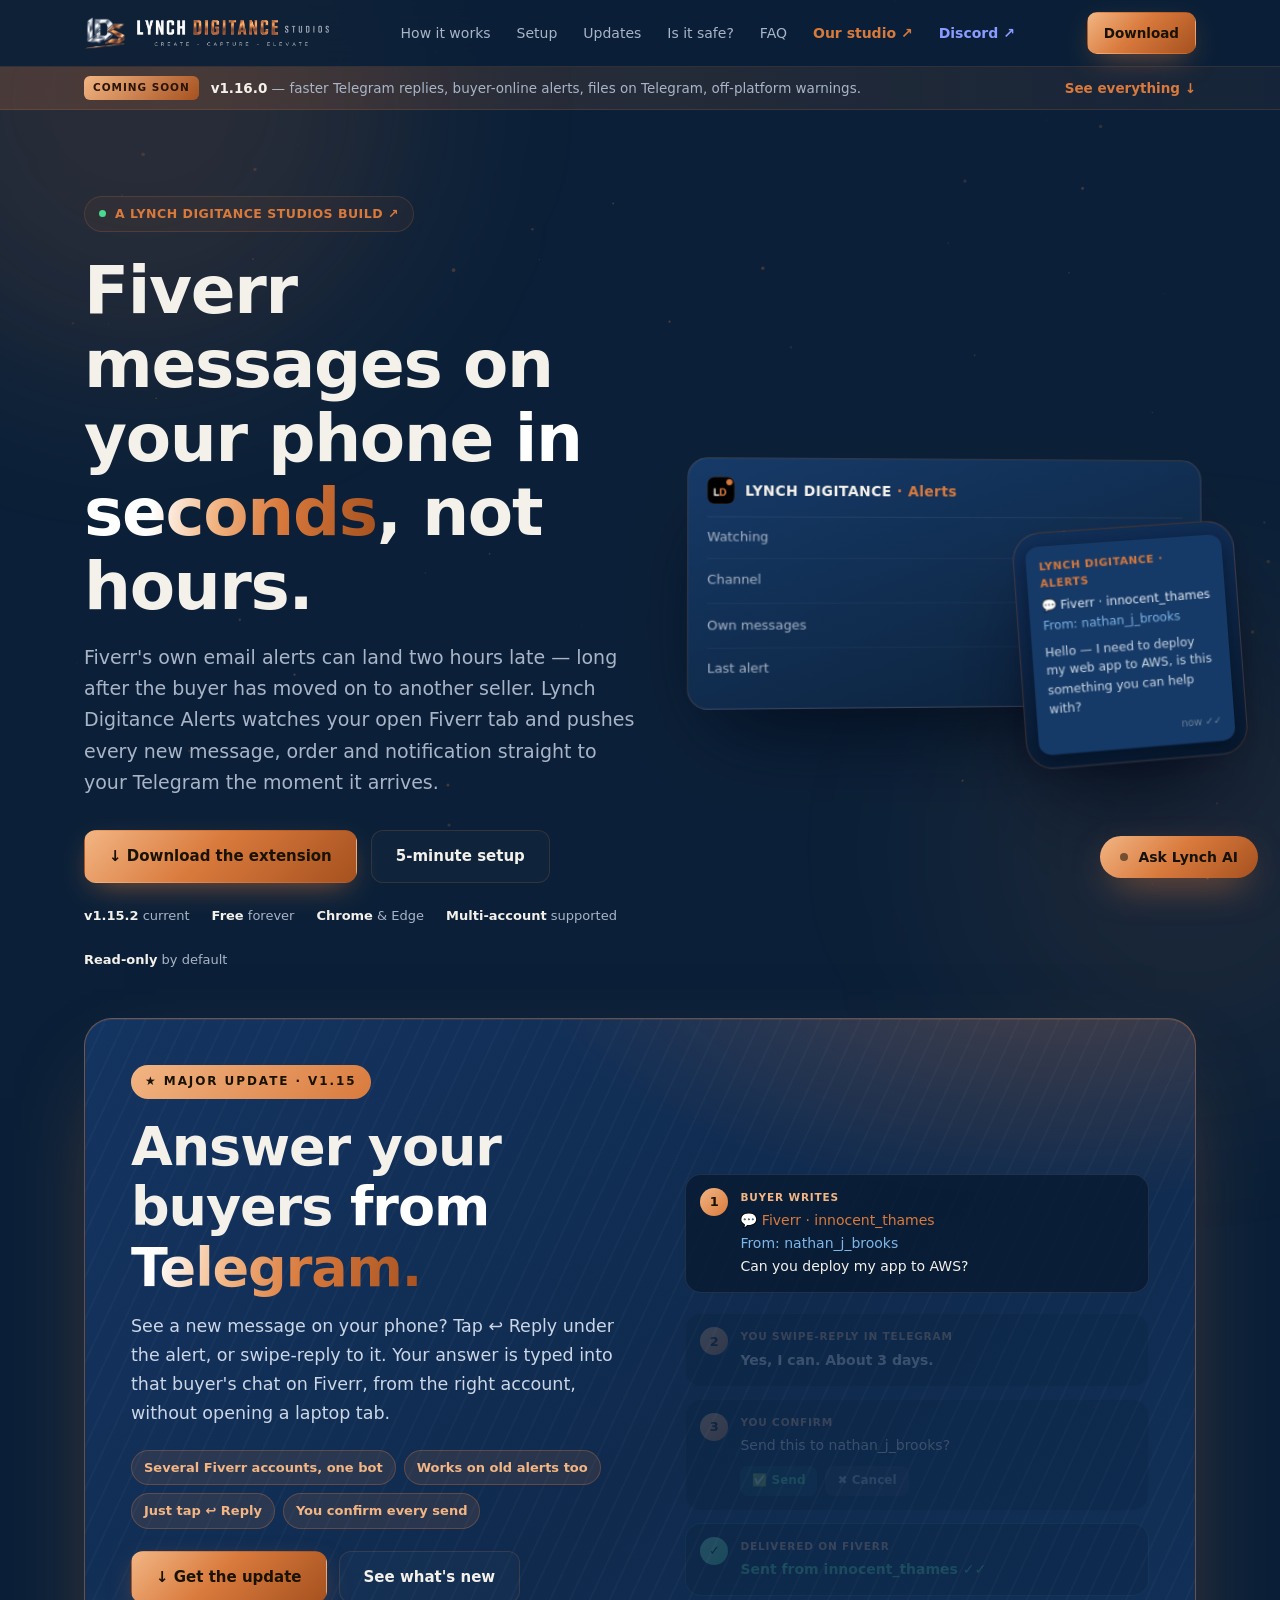
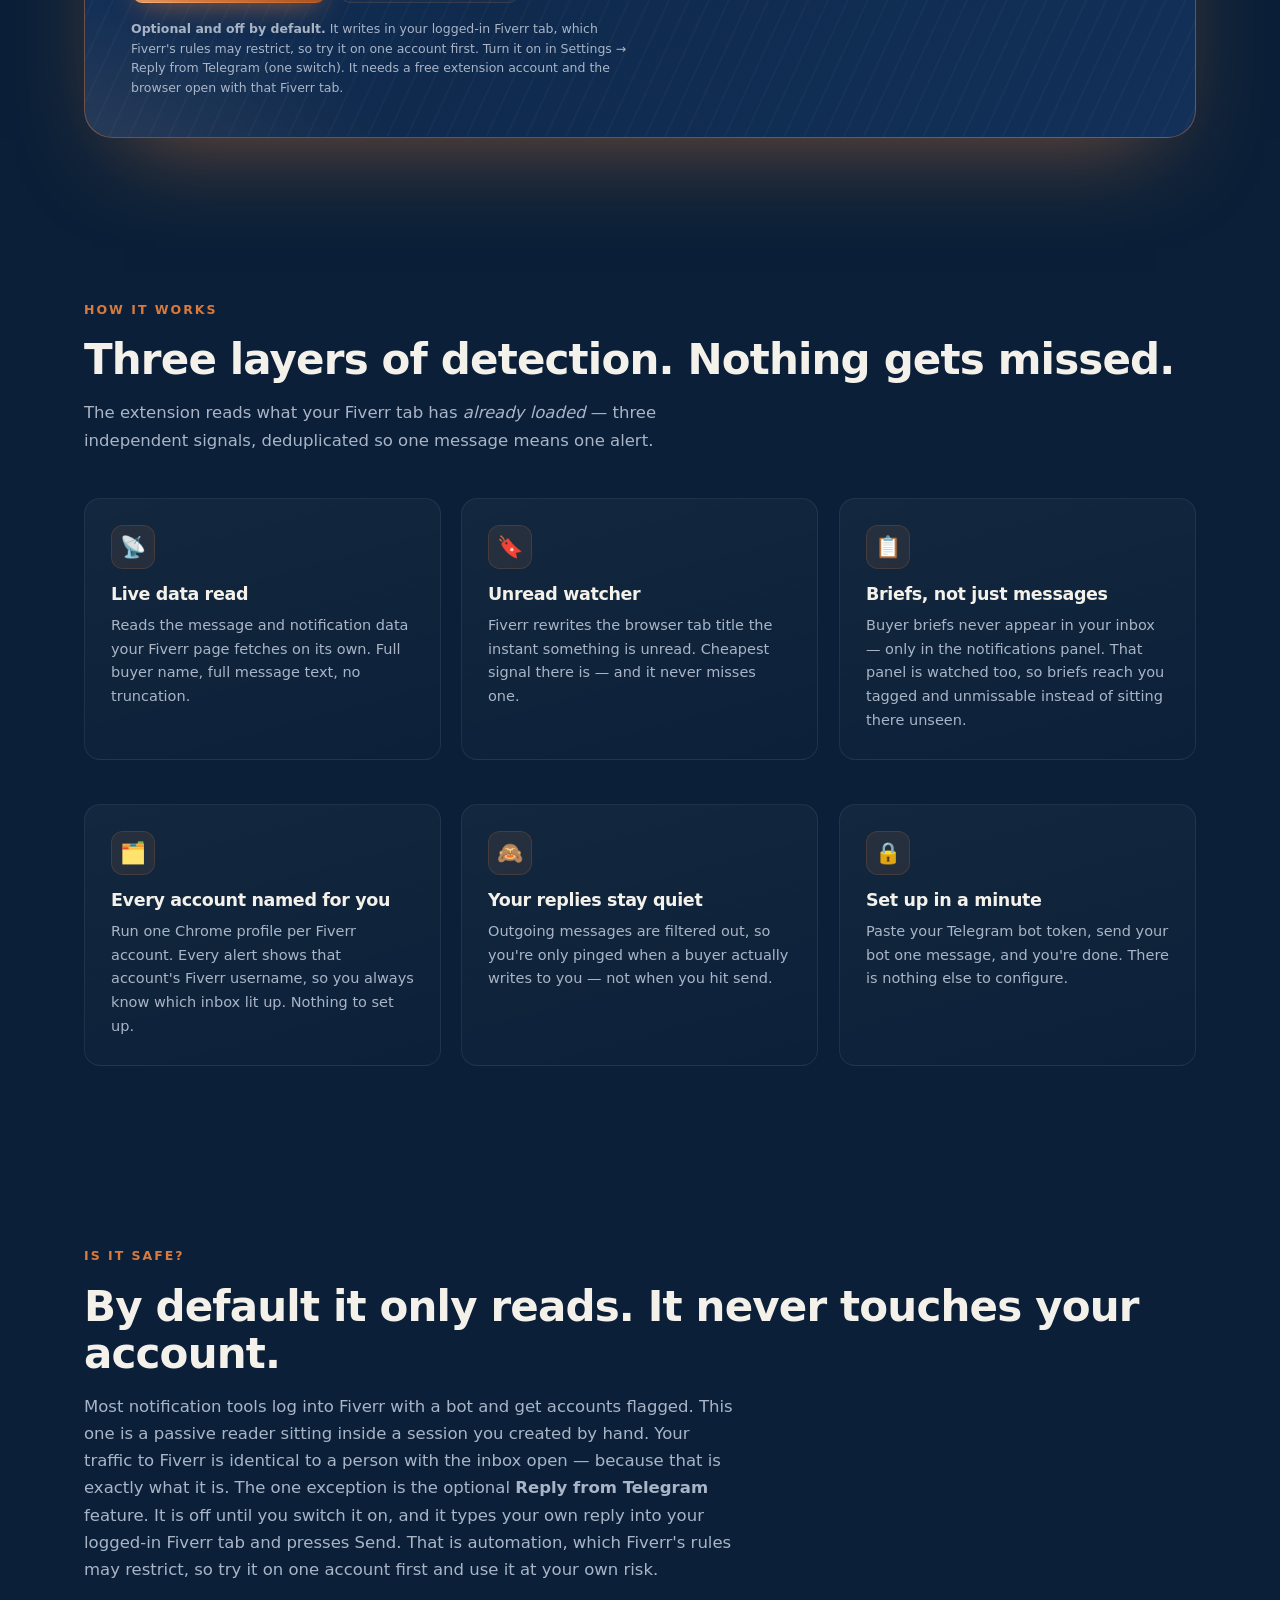
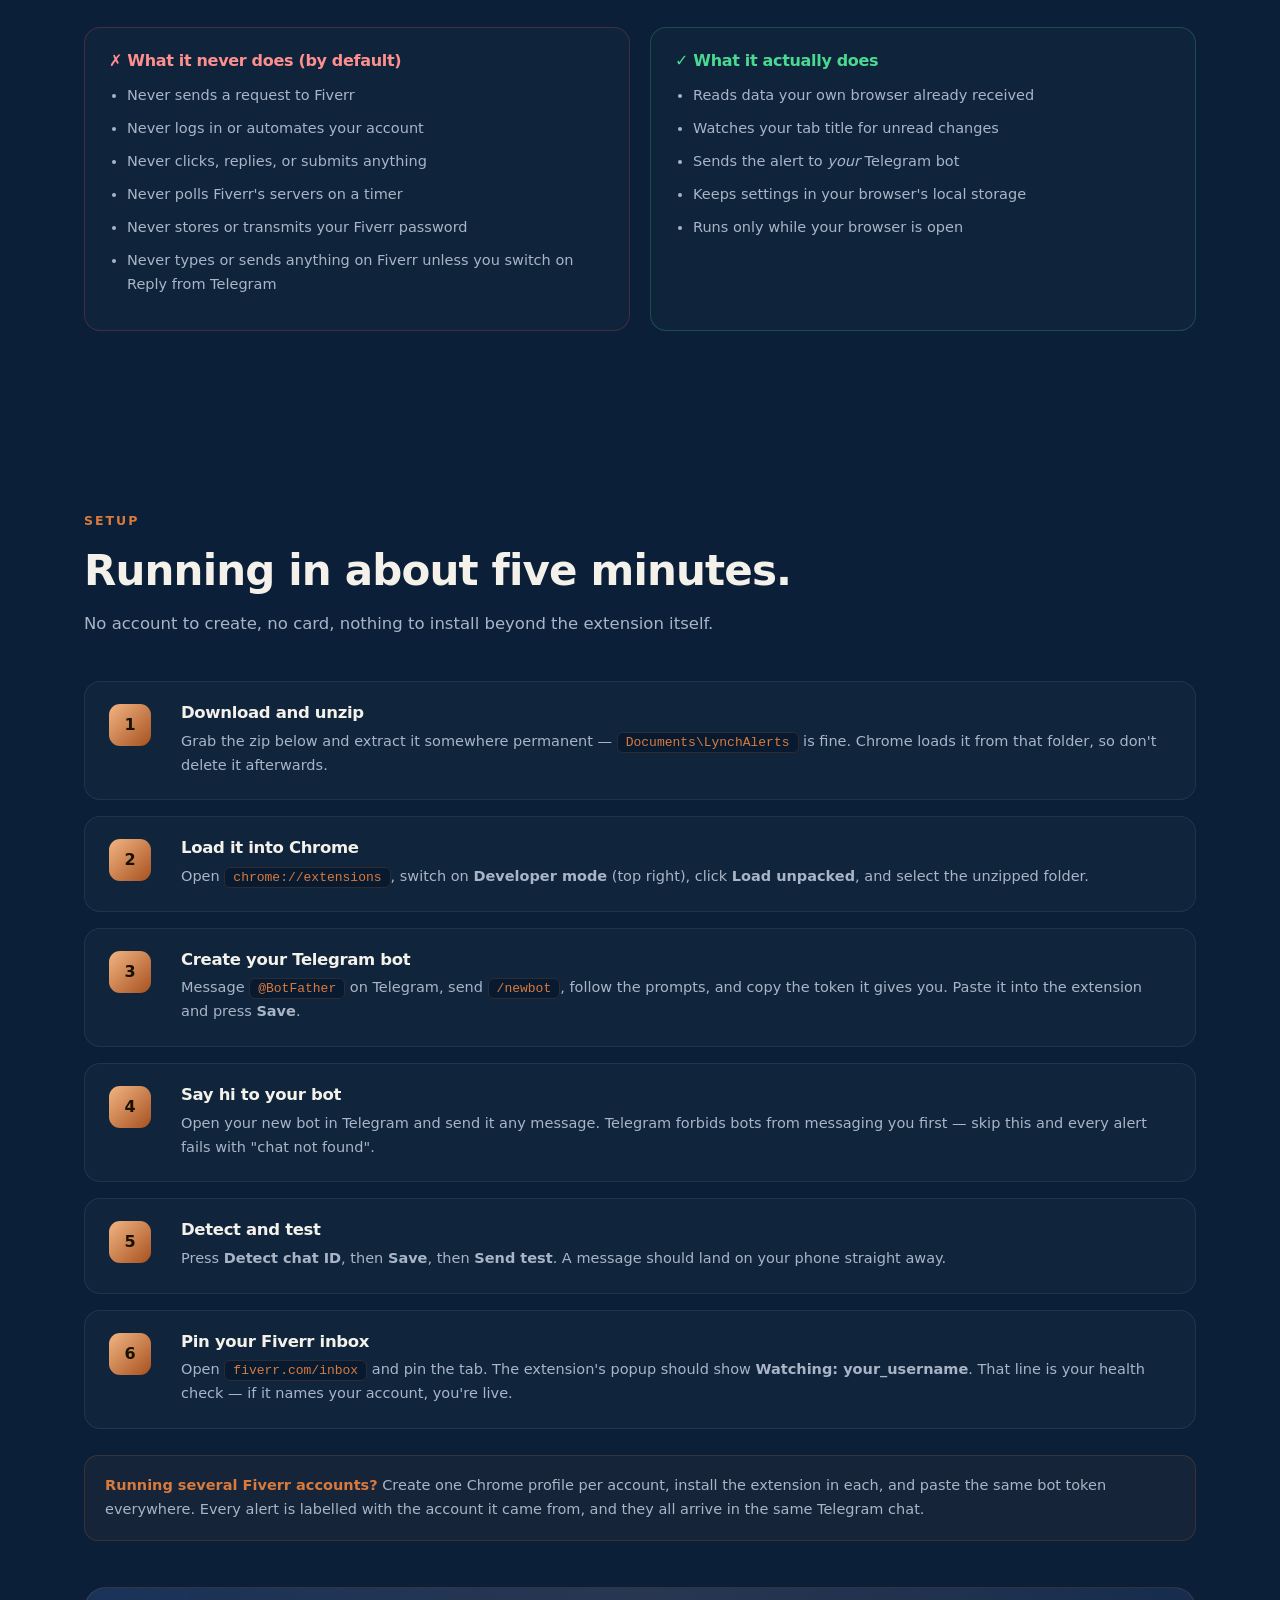
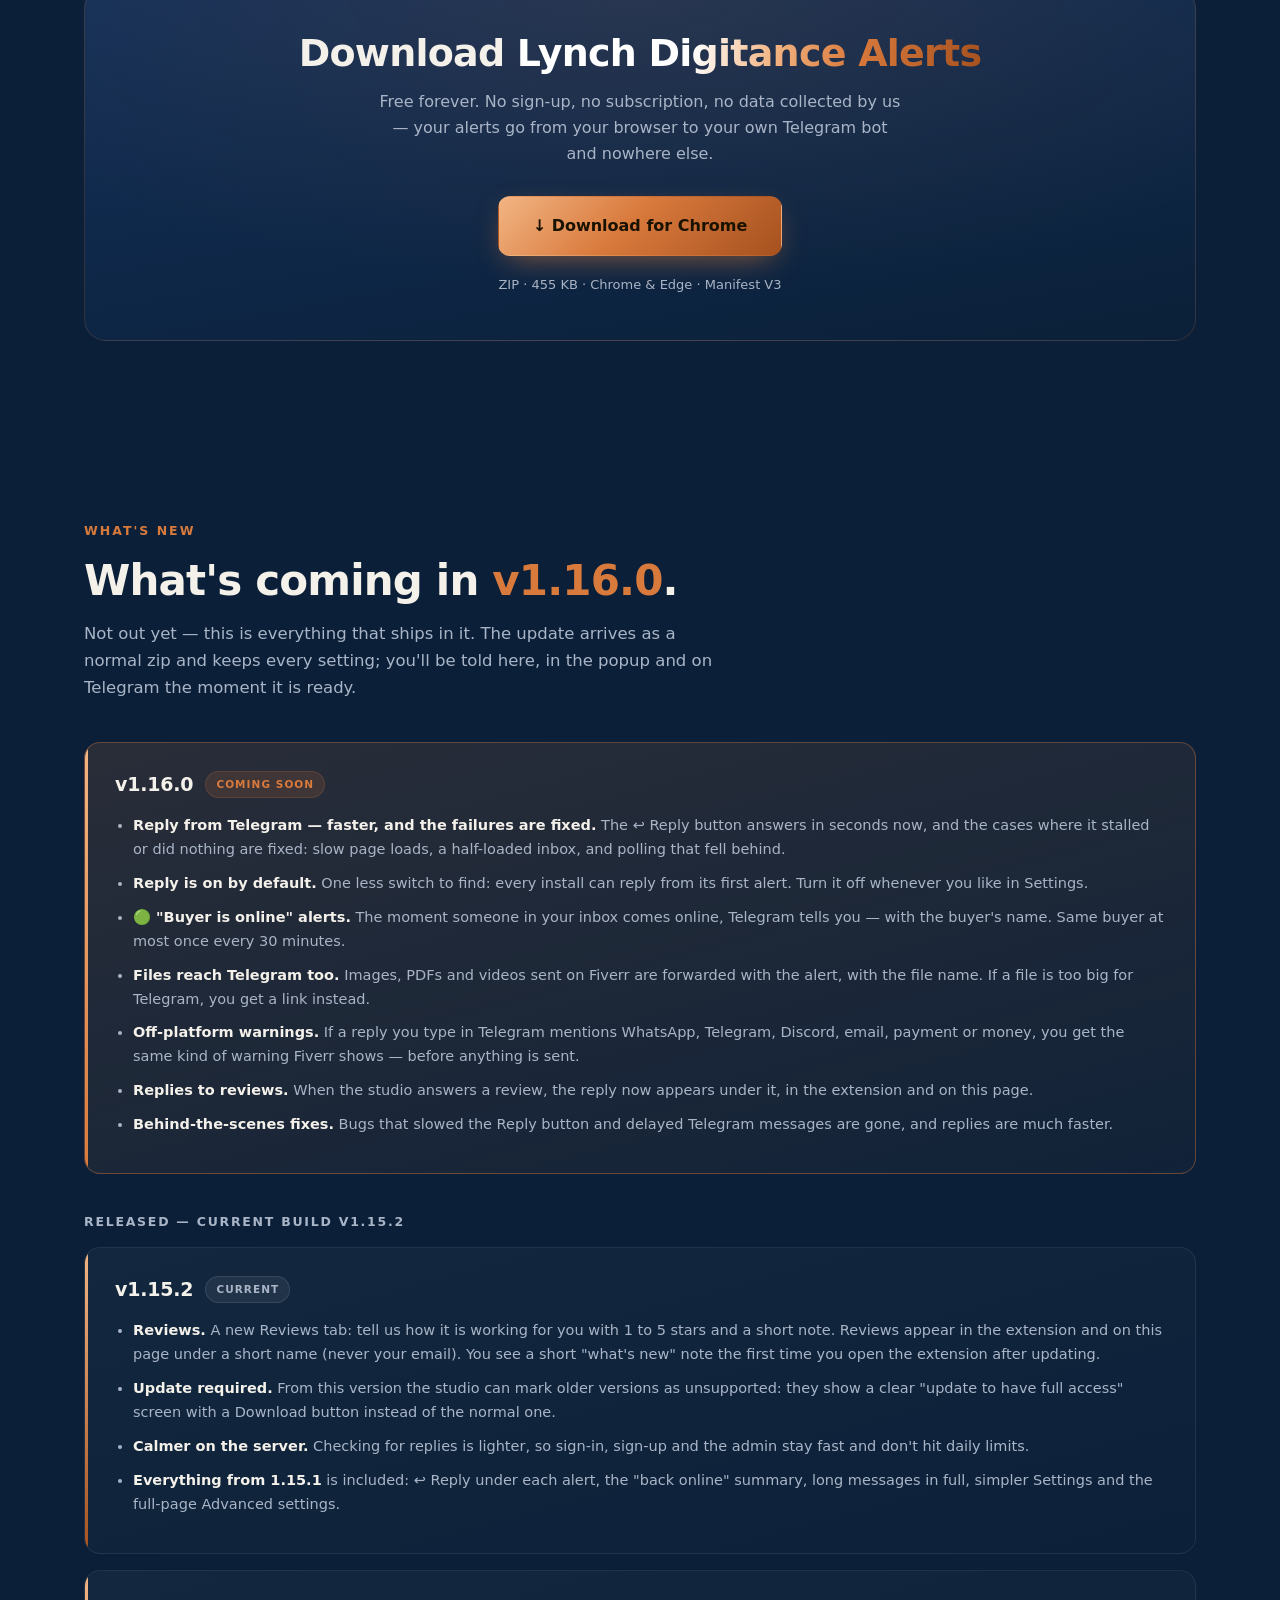
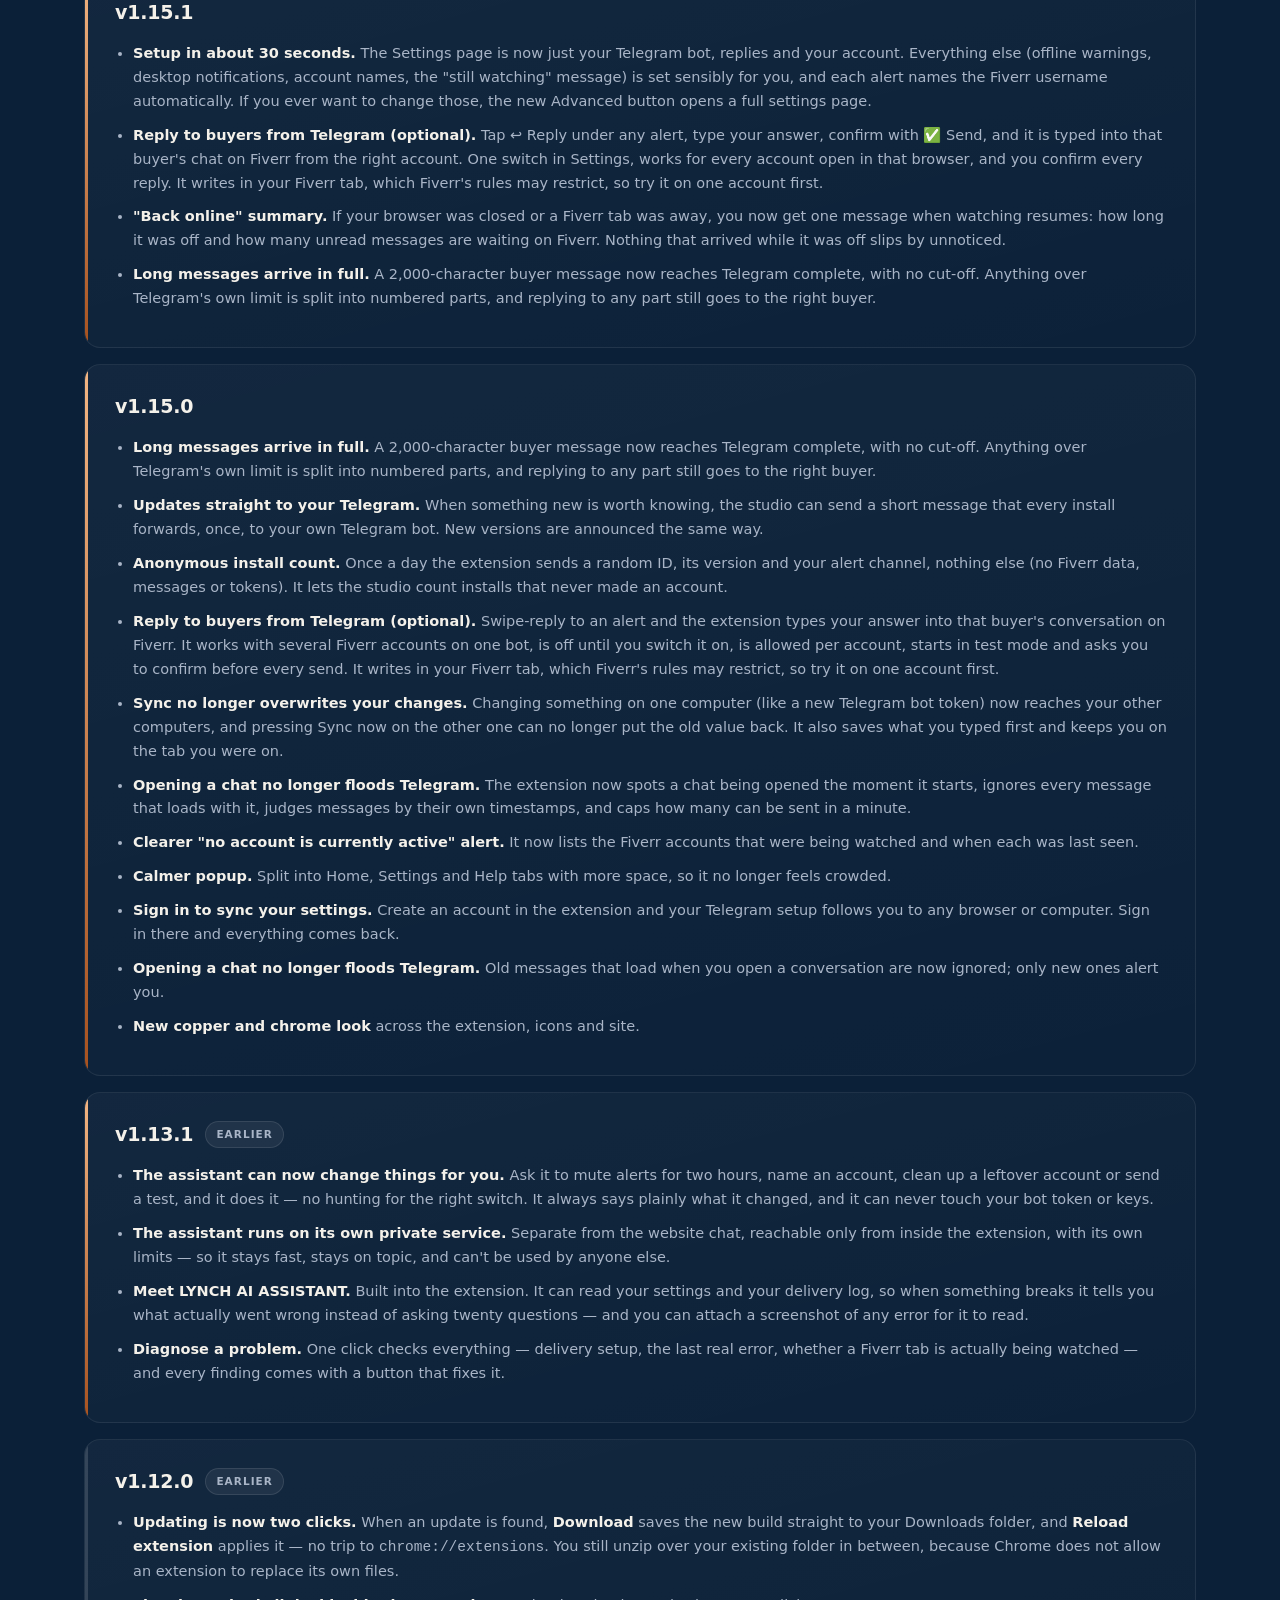
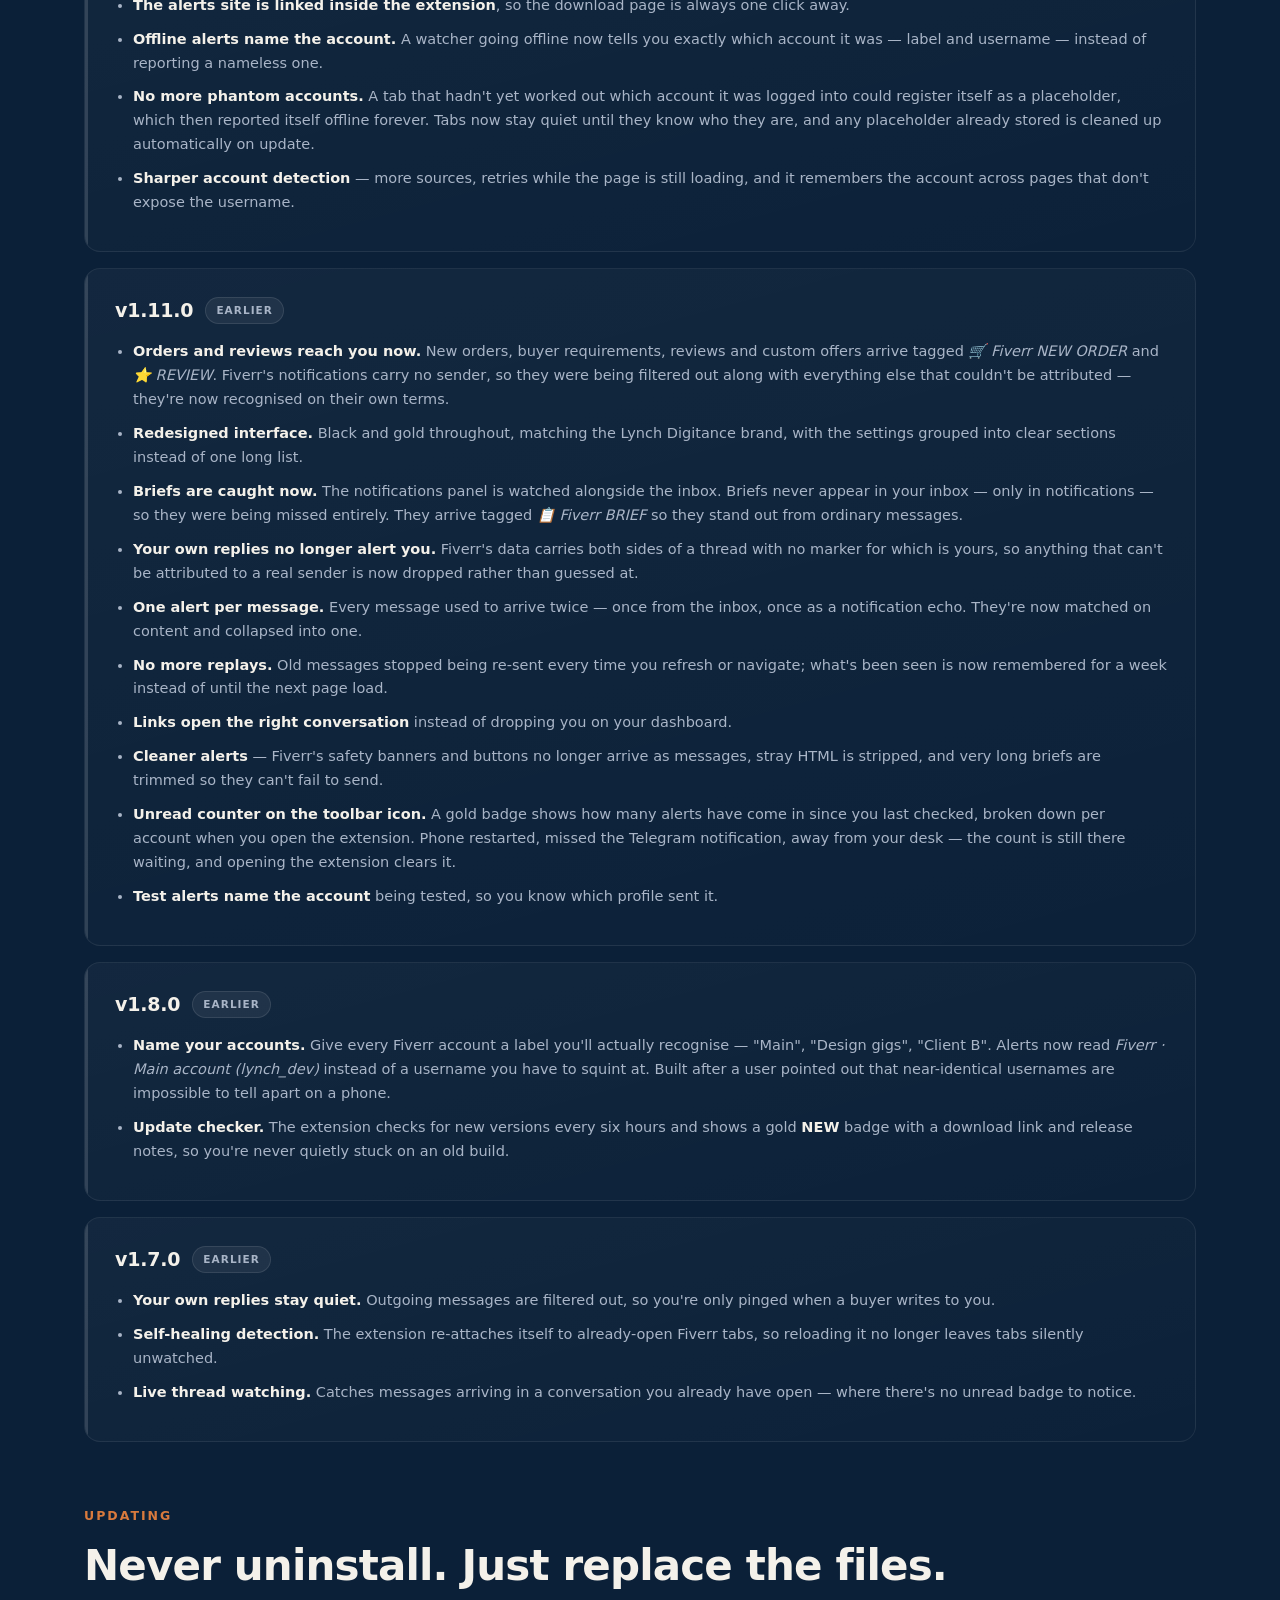
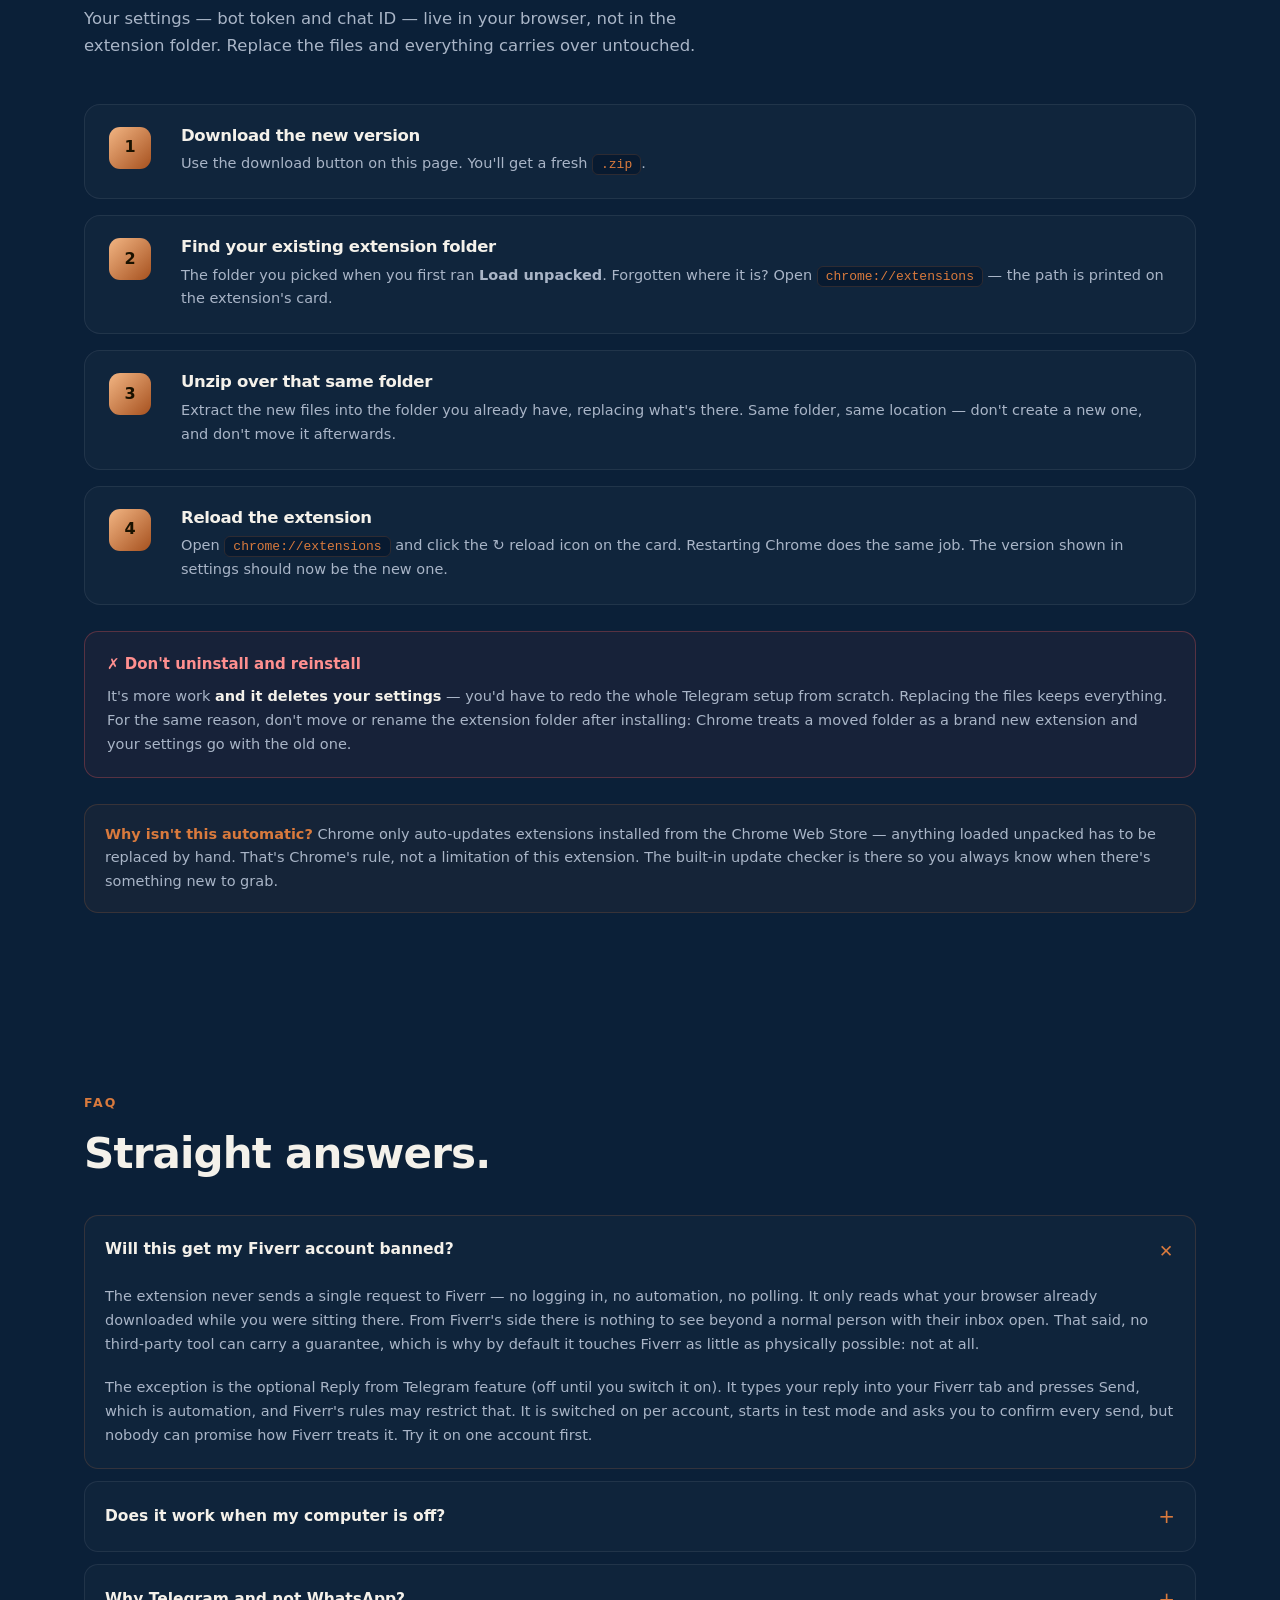
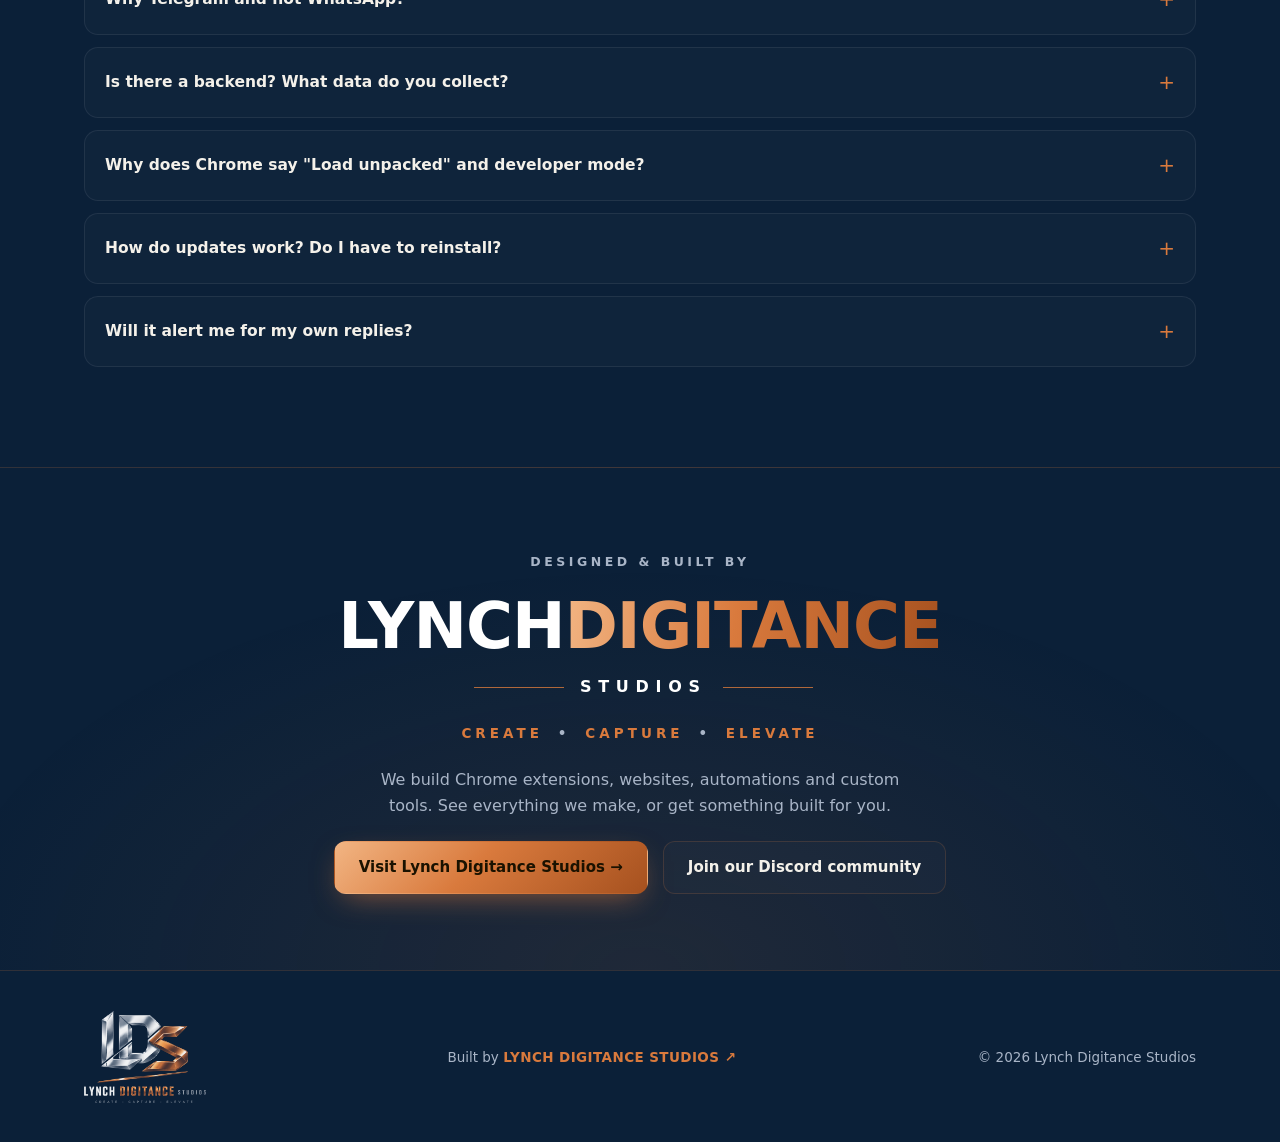
==== commit 5c973cfb: "Site: coming-soon strip and full v1.16.0 changelog above the released notes" ====
--- a/index.html
+++ b/index.html
@@ -216,6 +216,22 @@
 .rel ul{margin:0;padding-left:18px;color:var(--muted);font-size:14.5px}
 .rel li{margin-bottom:10px}
 .rel li b{color:var(--text);font-weight:700}
+
+/* upcoming release: same card, warmed up */
+.rel.soon{
+  background:linear-gradient(165deg,rgba(217,122,61,.15),rgba(217,122,61,.03));
+  border-color:rgba(217,122,61,.38);
+}
+.rel.soon::before{background:linear-gradient(180deg,var(--gold-lt),var(--gold))}
+.rel-h{font-size:12.5px;font-weight:800;letter-spacing:.14em;text-transform:uppercase;color:var(--muted);margin:38px 0 14px}
+
+/* ---------- coming-soon strip ---------- */
+.soonbar{position:relative;z-index:40;background:linear-gradient(90deg,rgba(217,122,61,.2),rgba(217,122,61,.05));border-bottom:1px solid var(--line)}
+.soon-in{display:flex;align-items:center;gap:12px;padding-top:9px;padding-bottom:9px;flex-wrap:wrap;font-size:13.5px;color:var(--muted)}
+.soon-tag{flex:0 0 auto;background:linear-gradient(135deg,var(--gold-lt),var(--gold-dk));color:#2a1505;font-weight:800;font-size:10.5px;letter-spacing:.09em;padding:3px 9px;border-radius:6px}
+.soon-txt b{color:var(--text);font-weight:700}
+.soon-link{margin-left:auto;color:var(--gold);font-weight:700;text-decoration:none;white-space:nowrap}
+.soon-link:hover{text-decoration:underline}
 
 /* ---------- update steps ---------- */
 .warn{
@@ -455,6 +471,14 @@
   </nav>
 </header>
 
+<div class="soonbar" role="note" aria-label="Upcoming update">
+  <div class="wrap soon-in">
+    <span class="soon-tag">COMING SOON</span>
+    <span class="soon-txt"><b>v1.16.0</b> — faster Telegram replies, buyer-online alerts, files on Telegram, off-platform warnings.</span>
+    <a class="soon-link" href="#updates">See everything ↓</a>
+  </div>
+</div>
+
 <main id="top">
 
 <!-- ================= HERO ================= -->
@@ -703,15 +727,33 @@
   <div class="wrap">
     <div class="rv">
       <span class="eyebrow">What's new</span>
-      <h2 class="sec-h">Version <span id="vHead">1.15.2</span> is out.</h2>
-      <p class="sec-p">Already installed? Scroll past the notes — updating takes about thirty seconds and you keep every setting.</p>
+      <h2 class="sec-h">What's coming in <span class="gold">v1.16.0</span>.</h2>
+      <p class="sec-p">Not out yet — this is everything that ships in it. The update arrives as a normal zip and keeps every setting; you'll be told here, in the popup and on Telegram the moment it is ready.</p>
     </div>
 
     <div style="margin-top:40px">
+      <div class="rel rv soon" data-next>
+        <div class="rel-top">
+          <span class="rel-v">v1.16.0</span>
+          <span class="tagpill">Coming soon</span>
+        </div>
+        <ul>
+          <li><b>Reply from Telegram — faster, and the failures are fixed.</b> The ↩️ Reply button answers in seconds now, and the cases where it stalled or did nothing are fixed: slow page loads, a half-loaded inbox, and polling that fell behind.</li>
+          <li><b>Reply is on by default.</b> One less switch to find: every install can reply from its first alert. Turn it off whenever you like in Settings.</li>
+          <li><b>🟢 "Buyer is online" alerts.</b> The moment someone in your inbox comes online, Telegram tells you — with the buyer's name. Same buyer at most once every 30 minutes.</li>
+          <li><b>Files reach Telegram too.</b> Images, PDFs and videos sent on Fiverr are forwarded with the alert, with the file name. If a file is too big for Telegram, you get a link instead.</li>
+          <li><b>Off-platform warnings.</b> If a reply you type in Telegram mentions WhatsApp, Telegram, Discord, email, payment or money, you get the same kind of warning Fiverr shows — before anything is sent.</li>
+          <li><b>Replies to reviews.</b> When the studio answers a review, the reply now appears under it, in the extension and on this page.</li>
+          <li><b>Behind-the-scenes fixes.</b> Bugs that slowed the Reply button and delayed Telegram messages are gone, and replies are much faster.</li>
+        </ul>
+      </div>
+
+      <div class="rel-h">Released — current build v<span id="vHead">1.15.2</span></div>
+
       <div class="rel rv">
         <div class="rel-top">
           <span class="rel-v">v1.15.2</span>
-          <span class="tagpill">Latest</span>
+          <span class="tagpill grey">Current</span>
         </div>
         <ul>
           <li><b>Reviews.</b> A new Reviews tab: tell us how it is working for you with 1 to 5 stars and a short note. Reviews appear in the extension and on this page under a short name (never your email). You see a short "what's new" note the first time you open the extension after updating.</li>
@@ -988,7 +1030,7 @@
     if (!version) return;
     const hero = document.getElementById('vHero');
     const head = document.getElementById('vHead');
-    const rel  = document.querySelector('.rel .rel-v');
+    const rel  = document.querySelector('.rel:not([data-next]) .rel-v');
     if (hero) hero.textContent = 'v' + version;
     if (head) head.textContent = version;
     if (rel)  rel.textContent  = 'v' + version;
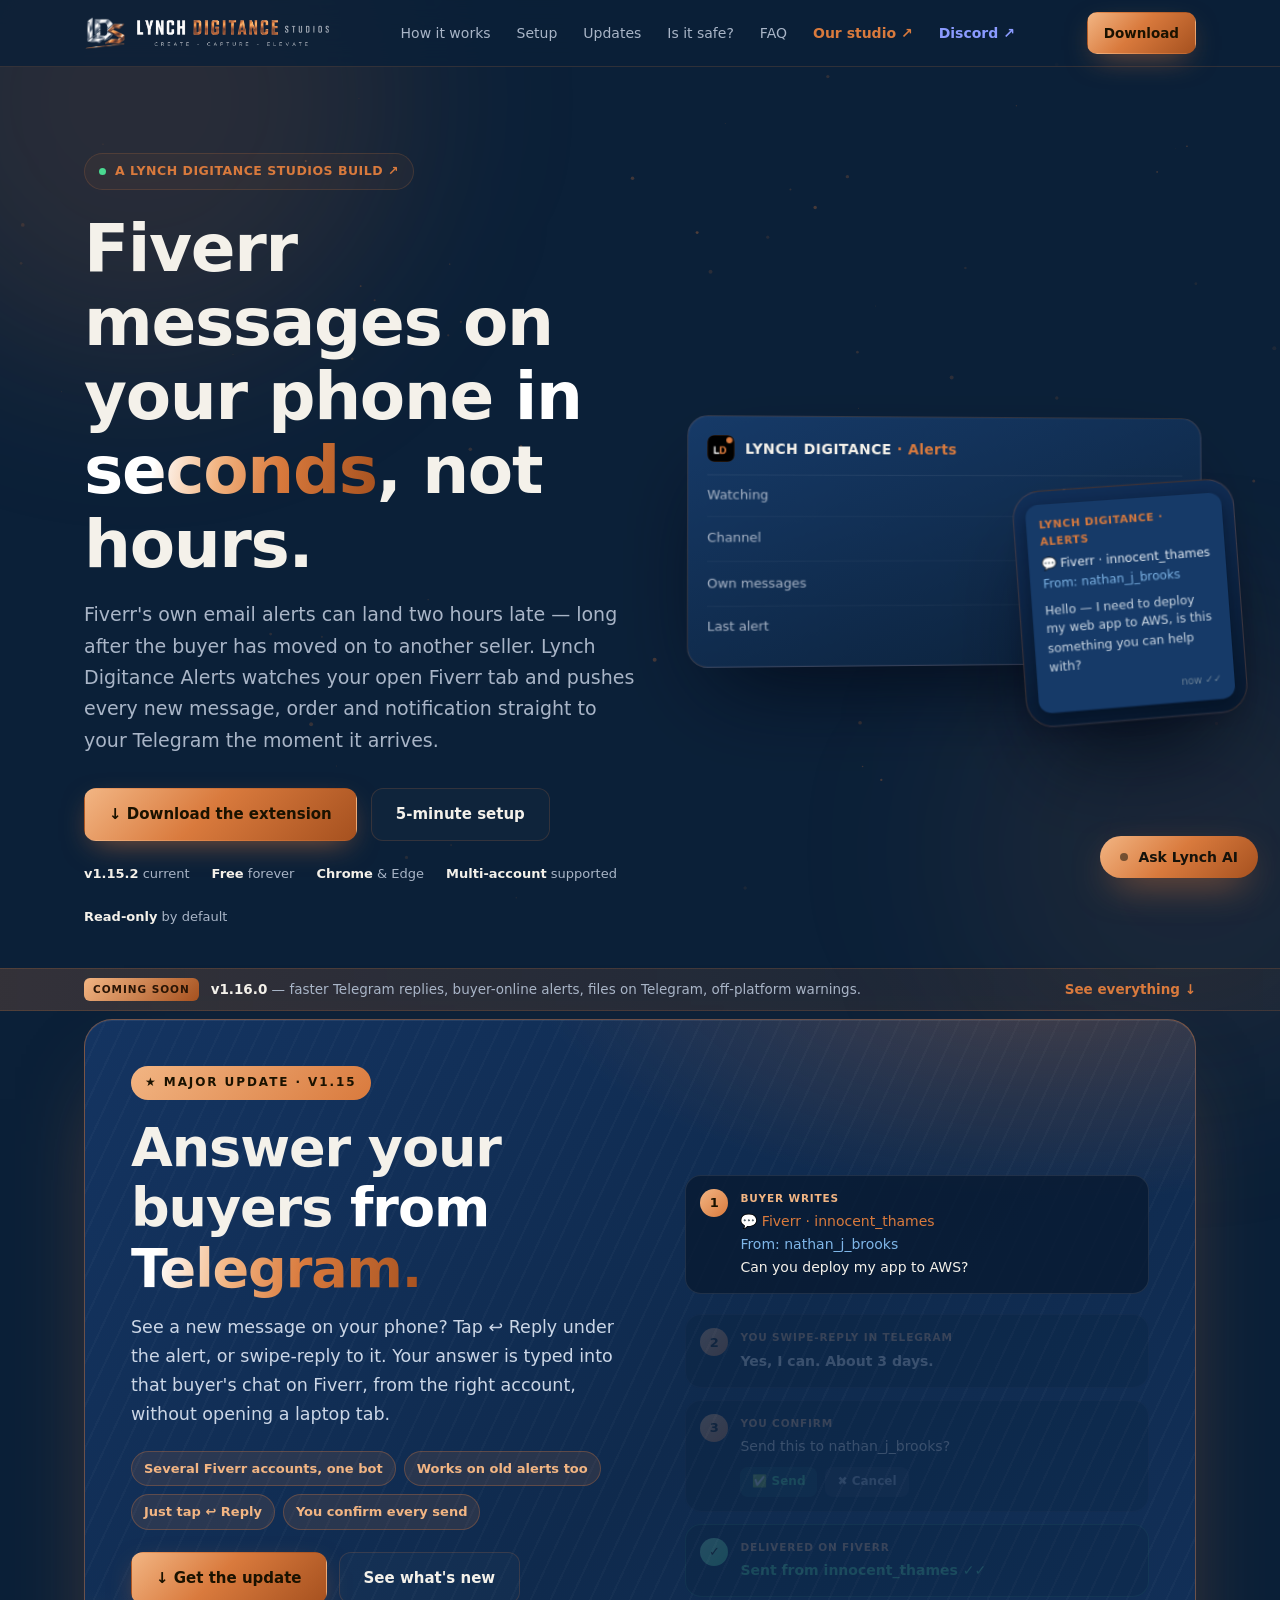
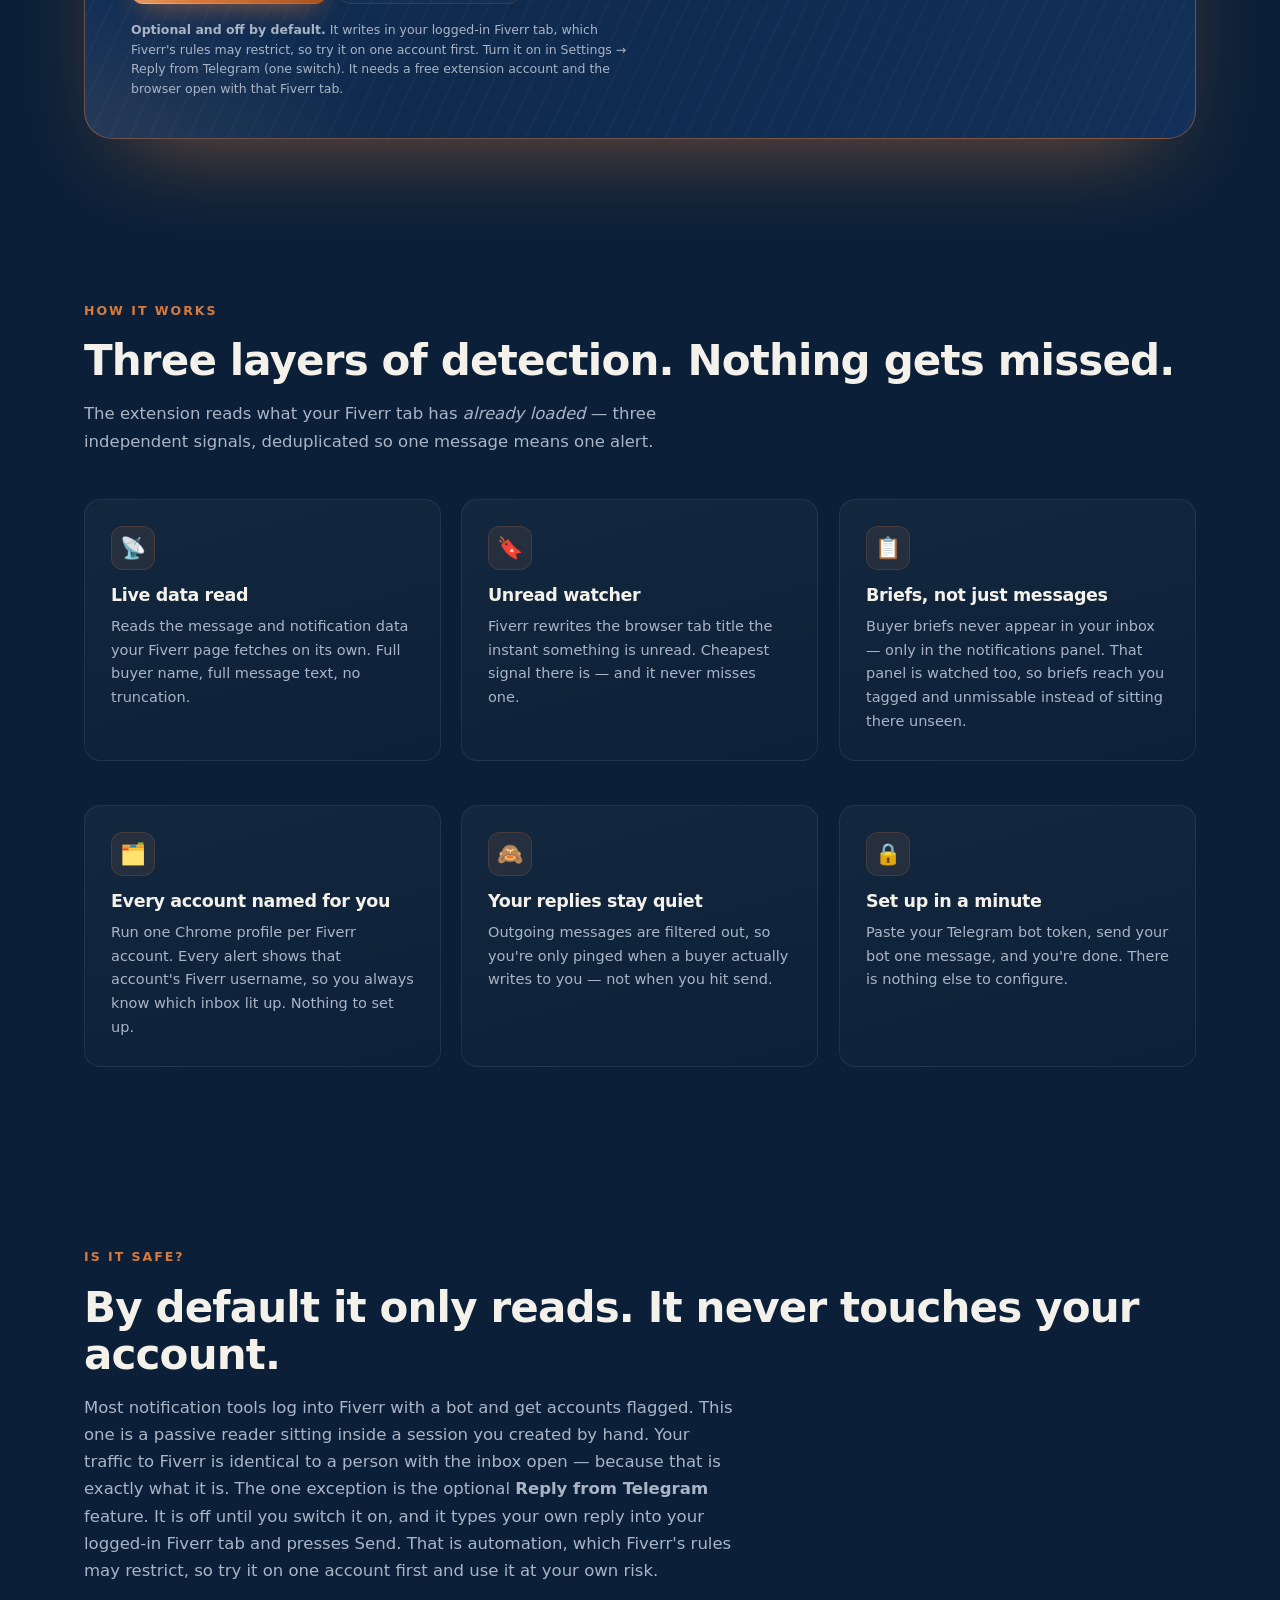
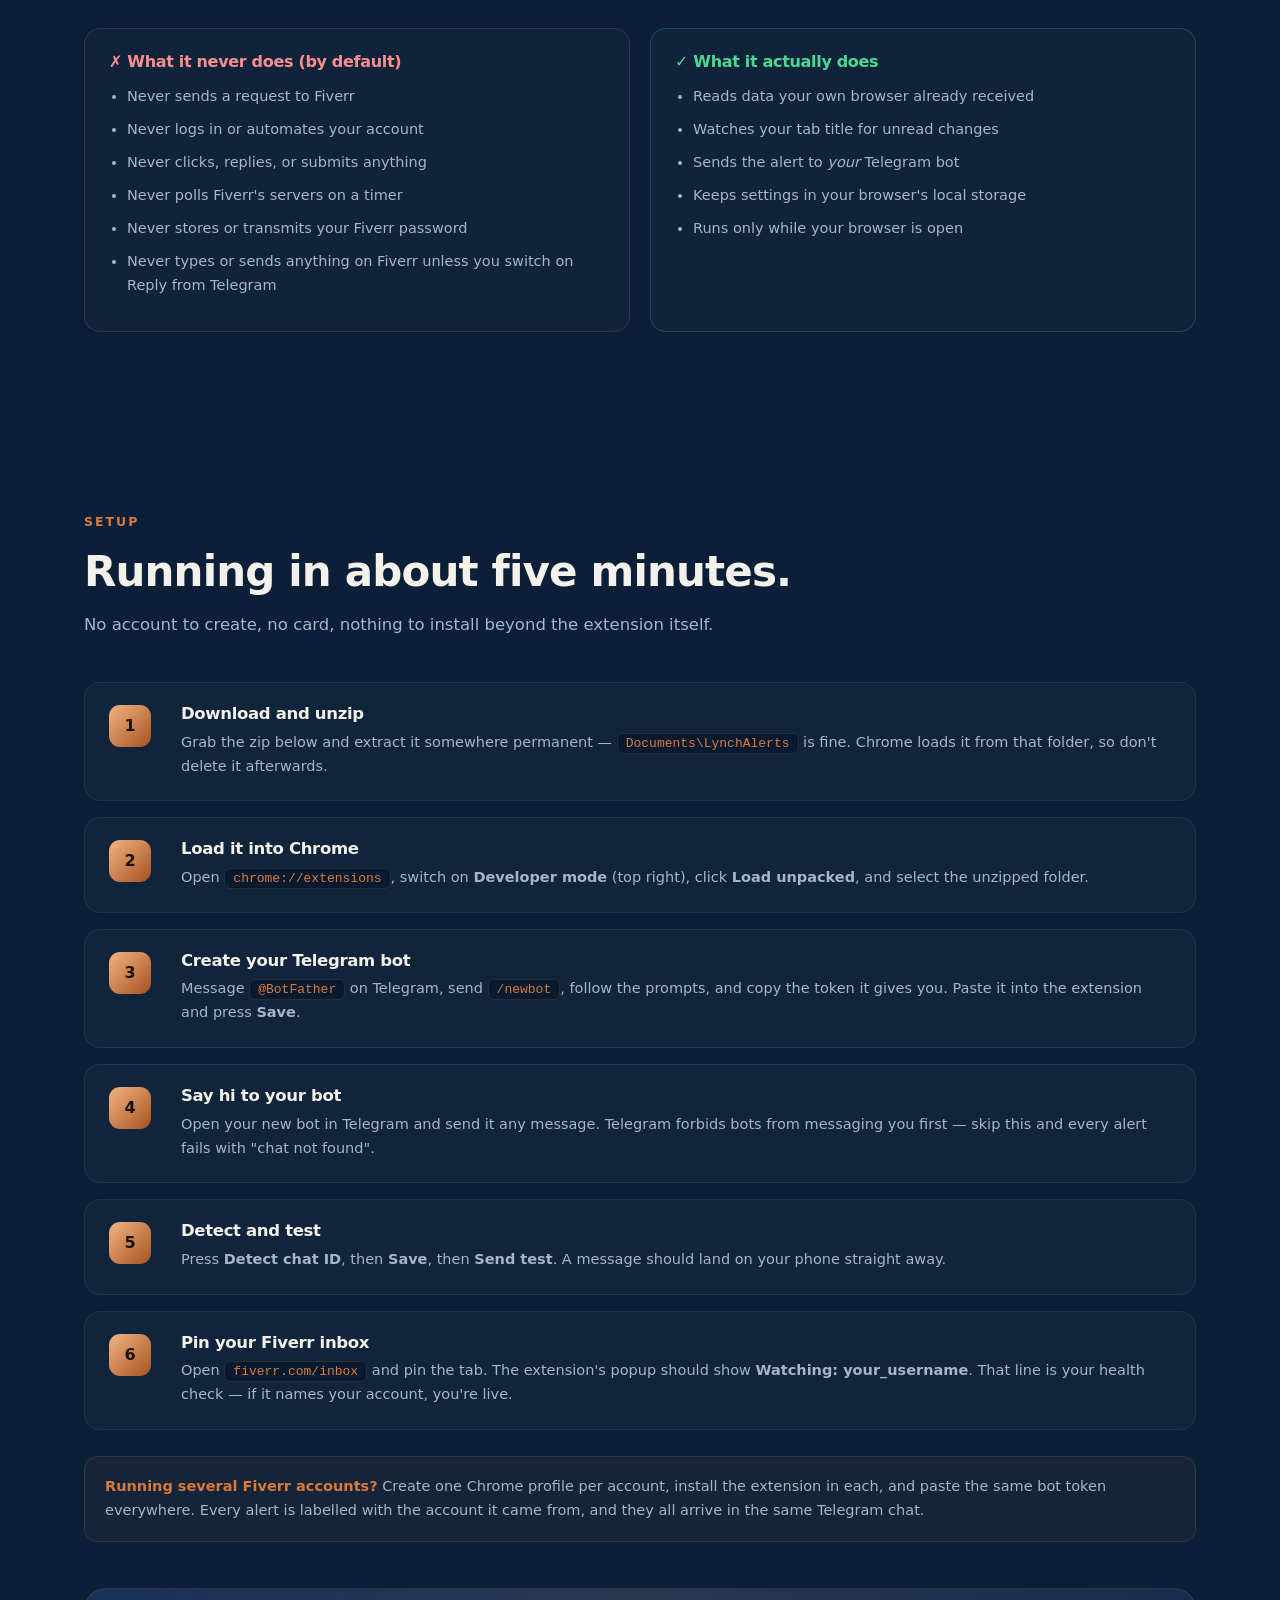
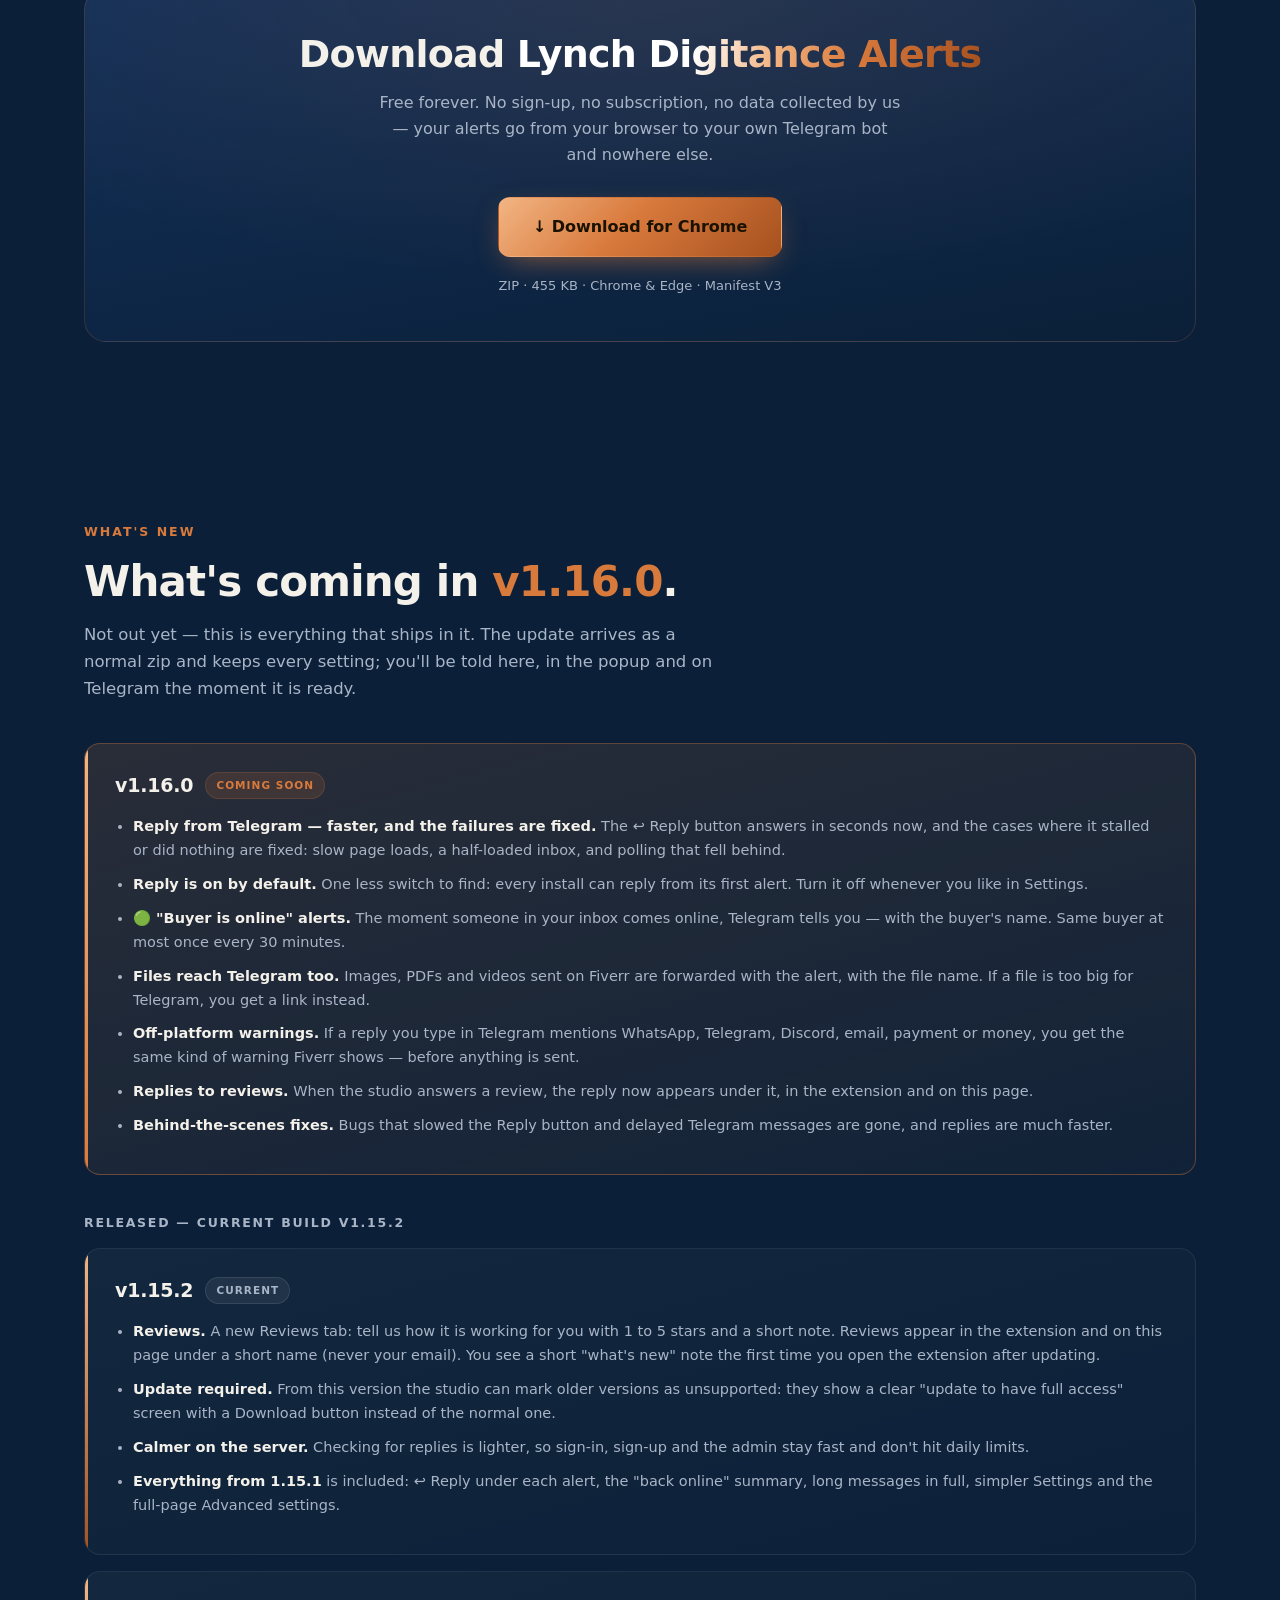
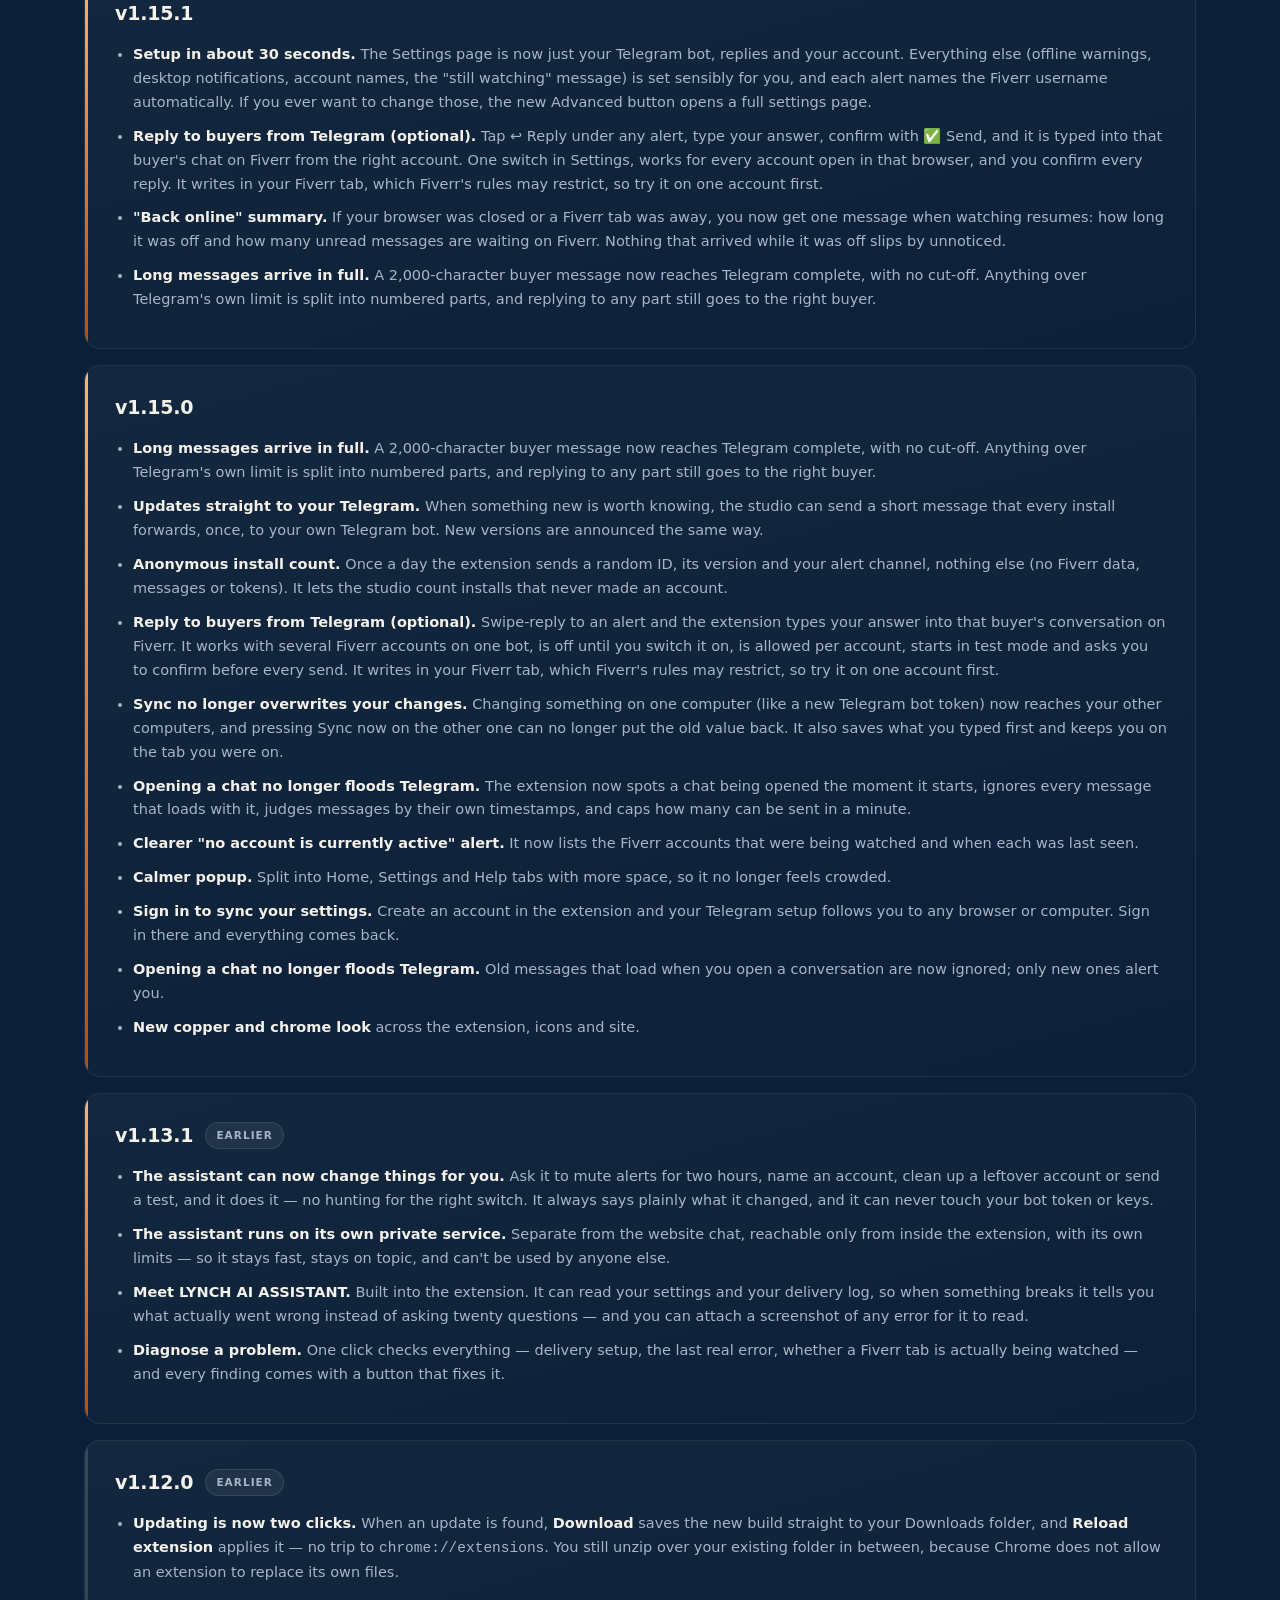
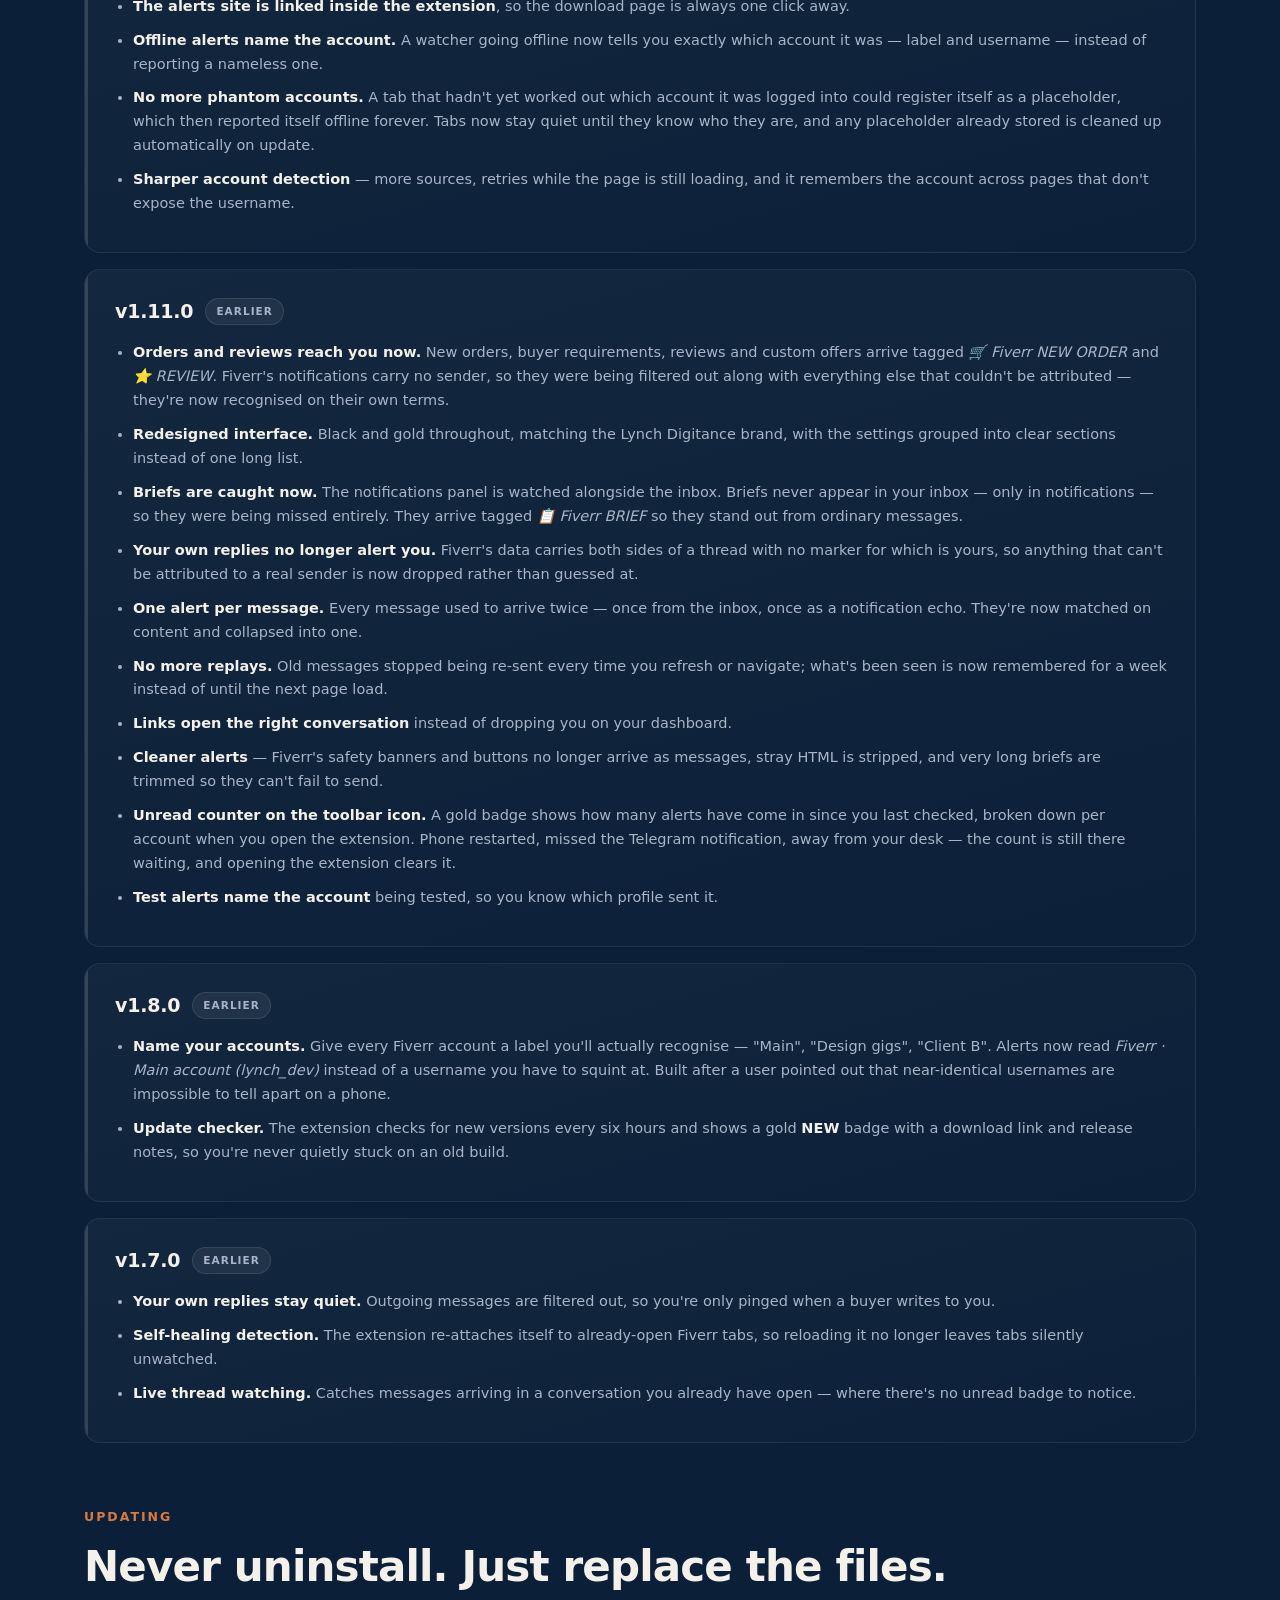
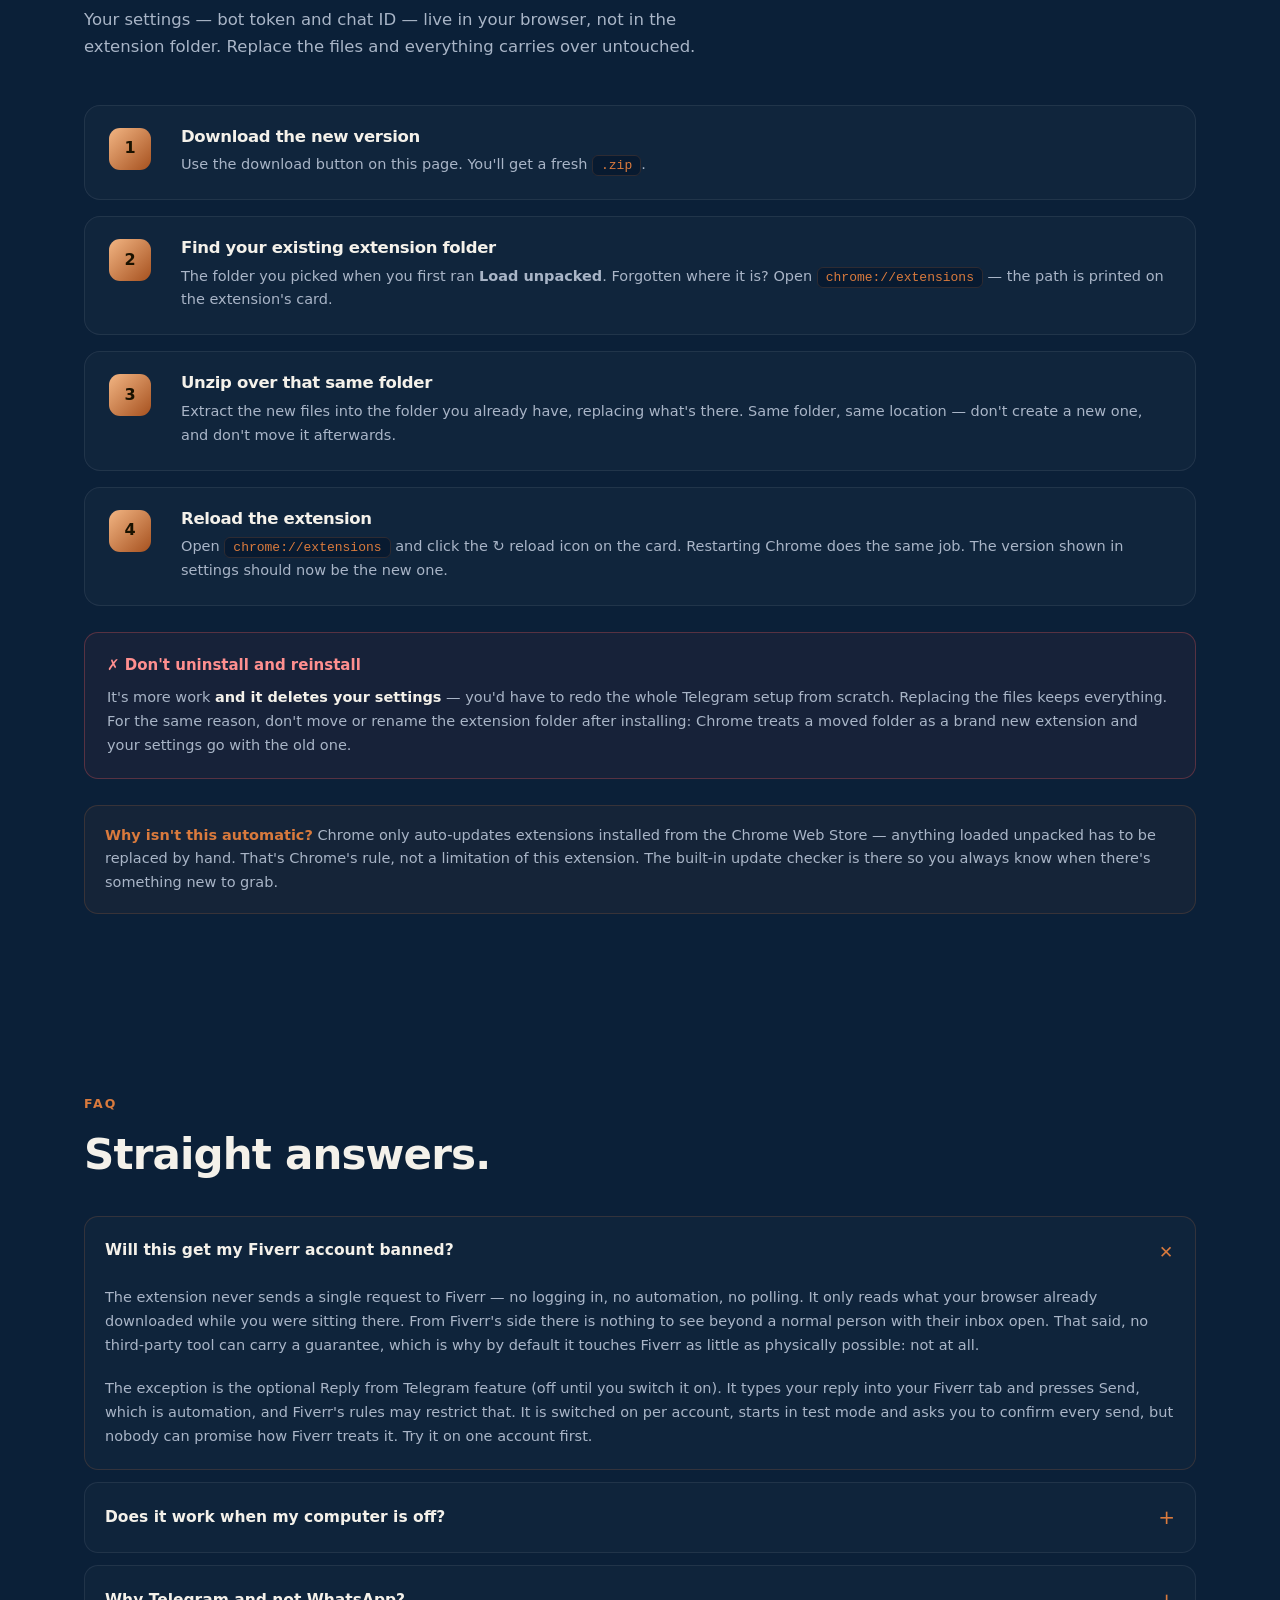
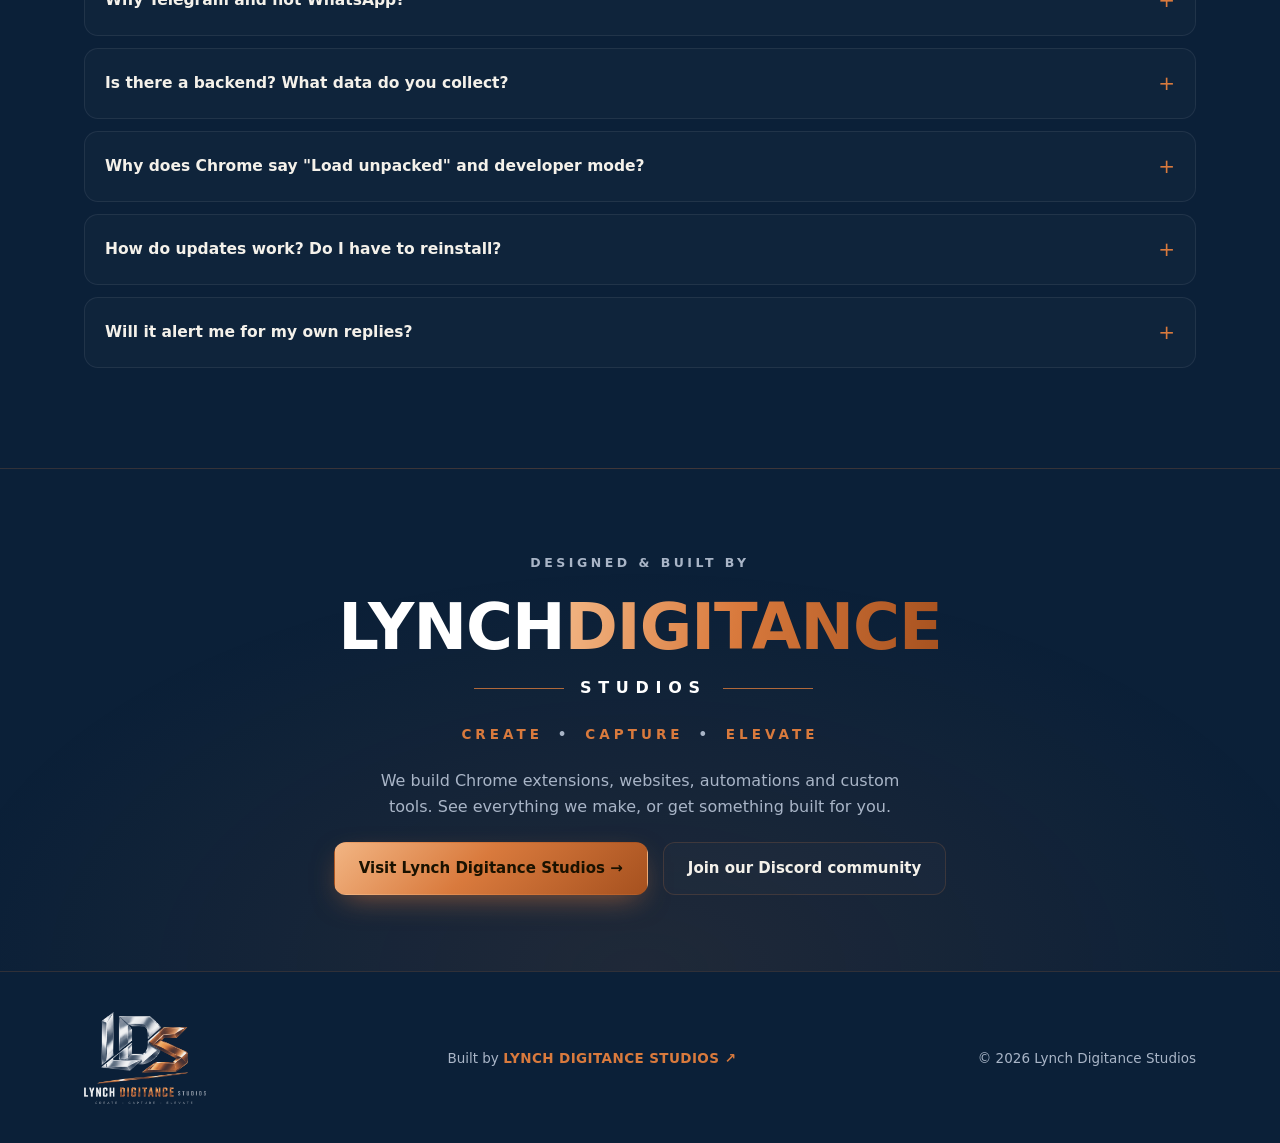
==== commit b650e2e1: "Move coming-soon v1.16.0 banner into the hero slot, major update banner below" ====
--- a/index.html
+++ b/index.html
@@ -226,7 +226,7 @@
 .rel-h{font-size:12.5px;font-weight:800;letter-spacing:.14em;text-transform:uppercase;color:var(--muted);margin:38px 0 14px}
 
 /* ---------- coming-soon strip ---------- */
-.soonbar{position:relative;z-index:40;background:linear-gradient(90deg,rgba(217,122,61,.2),rgba(217,122,61,.05));border-bottom:1px solid var(--line)}
+.soonbar{position:relative;z-index:40;background:linear-gradient(90deg,rgba(217,122,61,.2),rgba(217,122,61,.05));border-top:1px solid var(--line);border-bottom:1px solid var(--line)}
 .soon-in{display:flex;align-items:center;gap:12px;padding-top:9px;padding-bottom:9px;flex-wrap:wrap;font-size:13.5px;color:var(--muted)}
 .soon-tag{flex:0 0 auto;background:linear-gradient(135deg,var(--gold-lt),var(--gold-dk));color:#2a1505;font-weight:800;font-size:10.5px;letter-spacing:.09em;padding:3px 9px;border-radius:6px}
 .soon-txt b{color:var(--text);font-weight:700}
@@ -471,14 +471,6 @@
   </nav>
 </header>
 
-<div class="soonbar" role="note" aria-label="Upcoming update">
-  <div class="wrap soon-in">
-    <span class="soon-tag">COMING SOON</span>
-    <span class="soon-txt"><b>v1.16.0</b> — faster Telegram replies, buyer-online alerts, files on Telegram, off-platform warnings.</span>
-    <a class="soon-link" href="#updates">See everything ↓</a>
-  </div>
-</div>
-
 <main id="top">
 
 <!-- ================= HERO ================= -->
@@ -532,6 +524,15 @@
         </div>
       </div>
     </div>
+  </div>
+</div>
+
+<!-- ================= COMING SOON BANNER ================= -->
+<div class="soonbar" role="note" aria-label="Upcoming update">
+  <div class="wrap soon-in">
+    <span class="soon-tag">COMING SOON</span>
+    <span class="soon-txt"><b>v1.16.0</b> — faster Telegram replies, buyer-online alerts, files on Telegram, off-platform warnings.</span>
+    <a class="soon-link" href="#updates">See everything ↓</a>
   </div>
 </div>
 
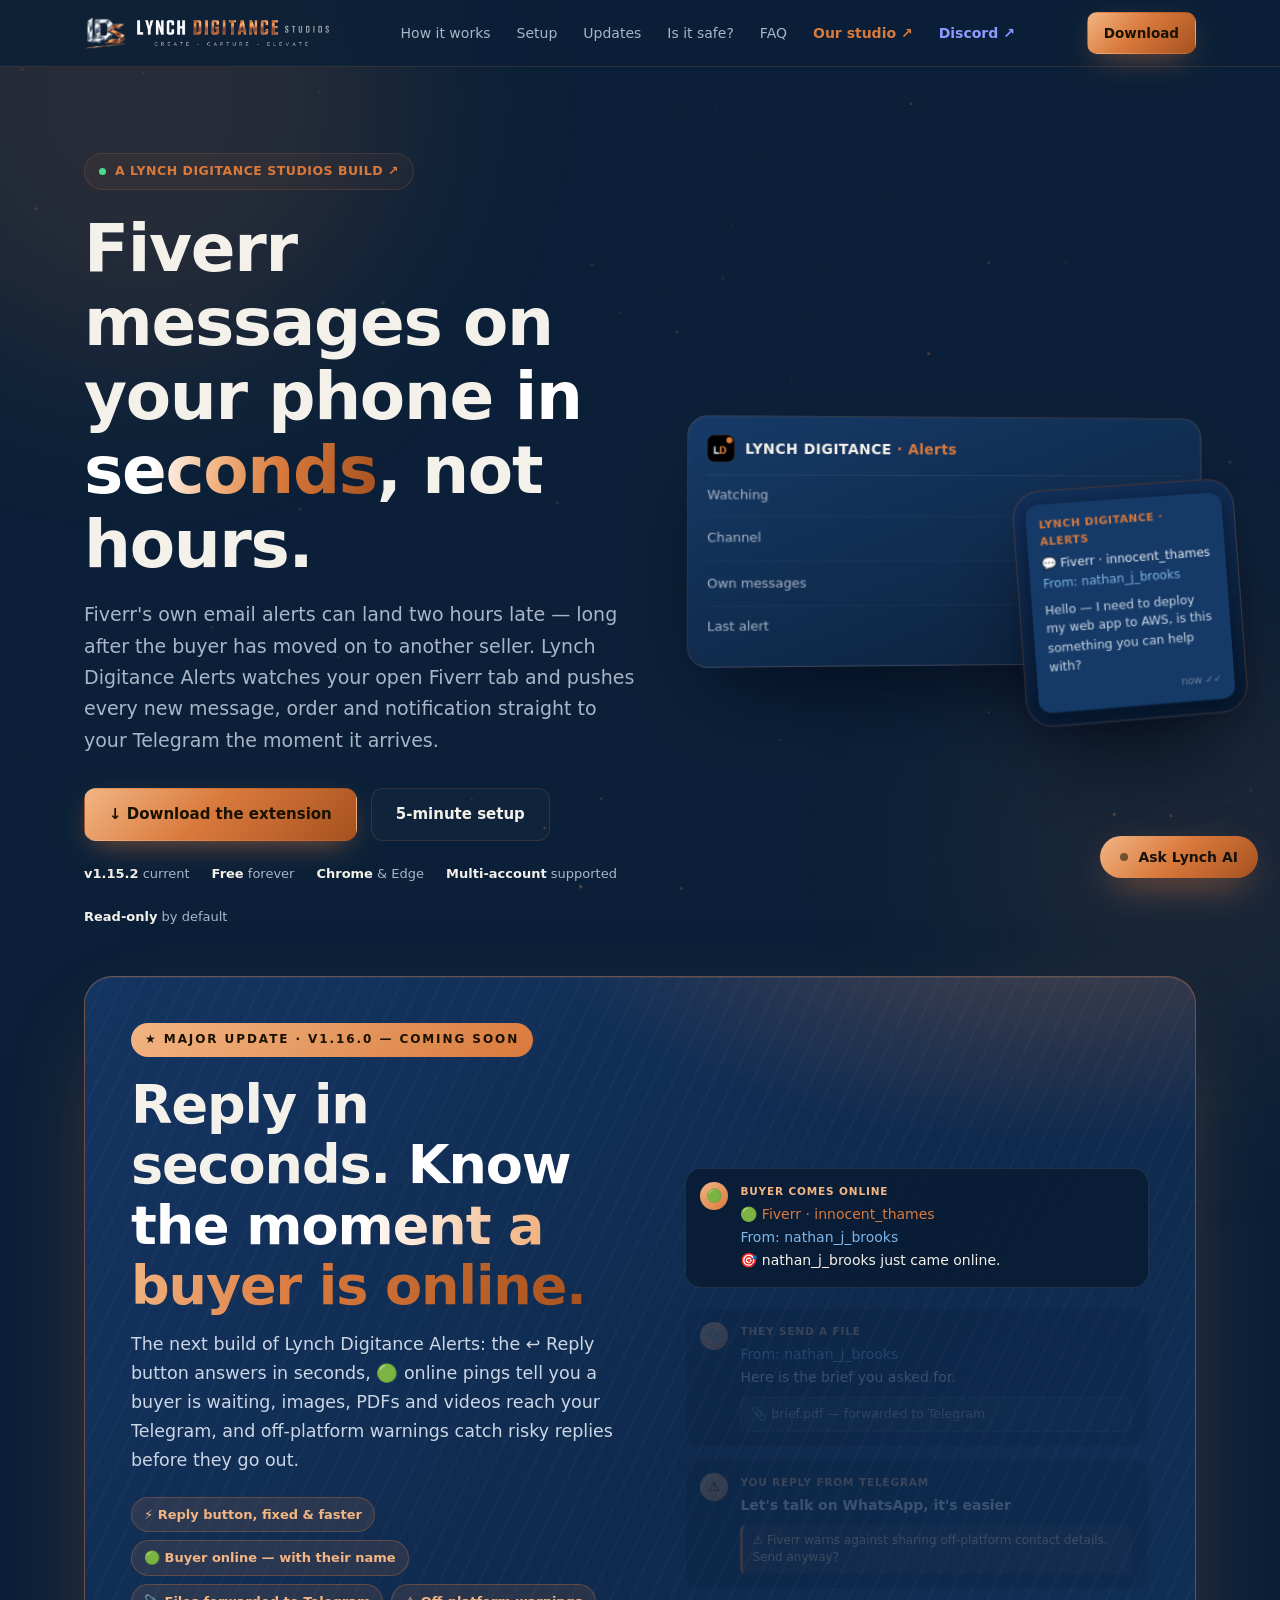
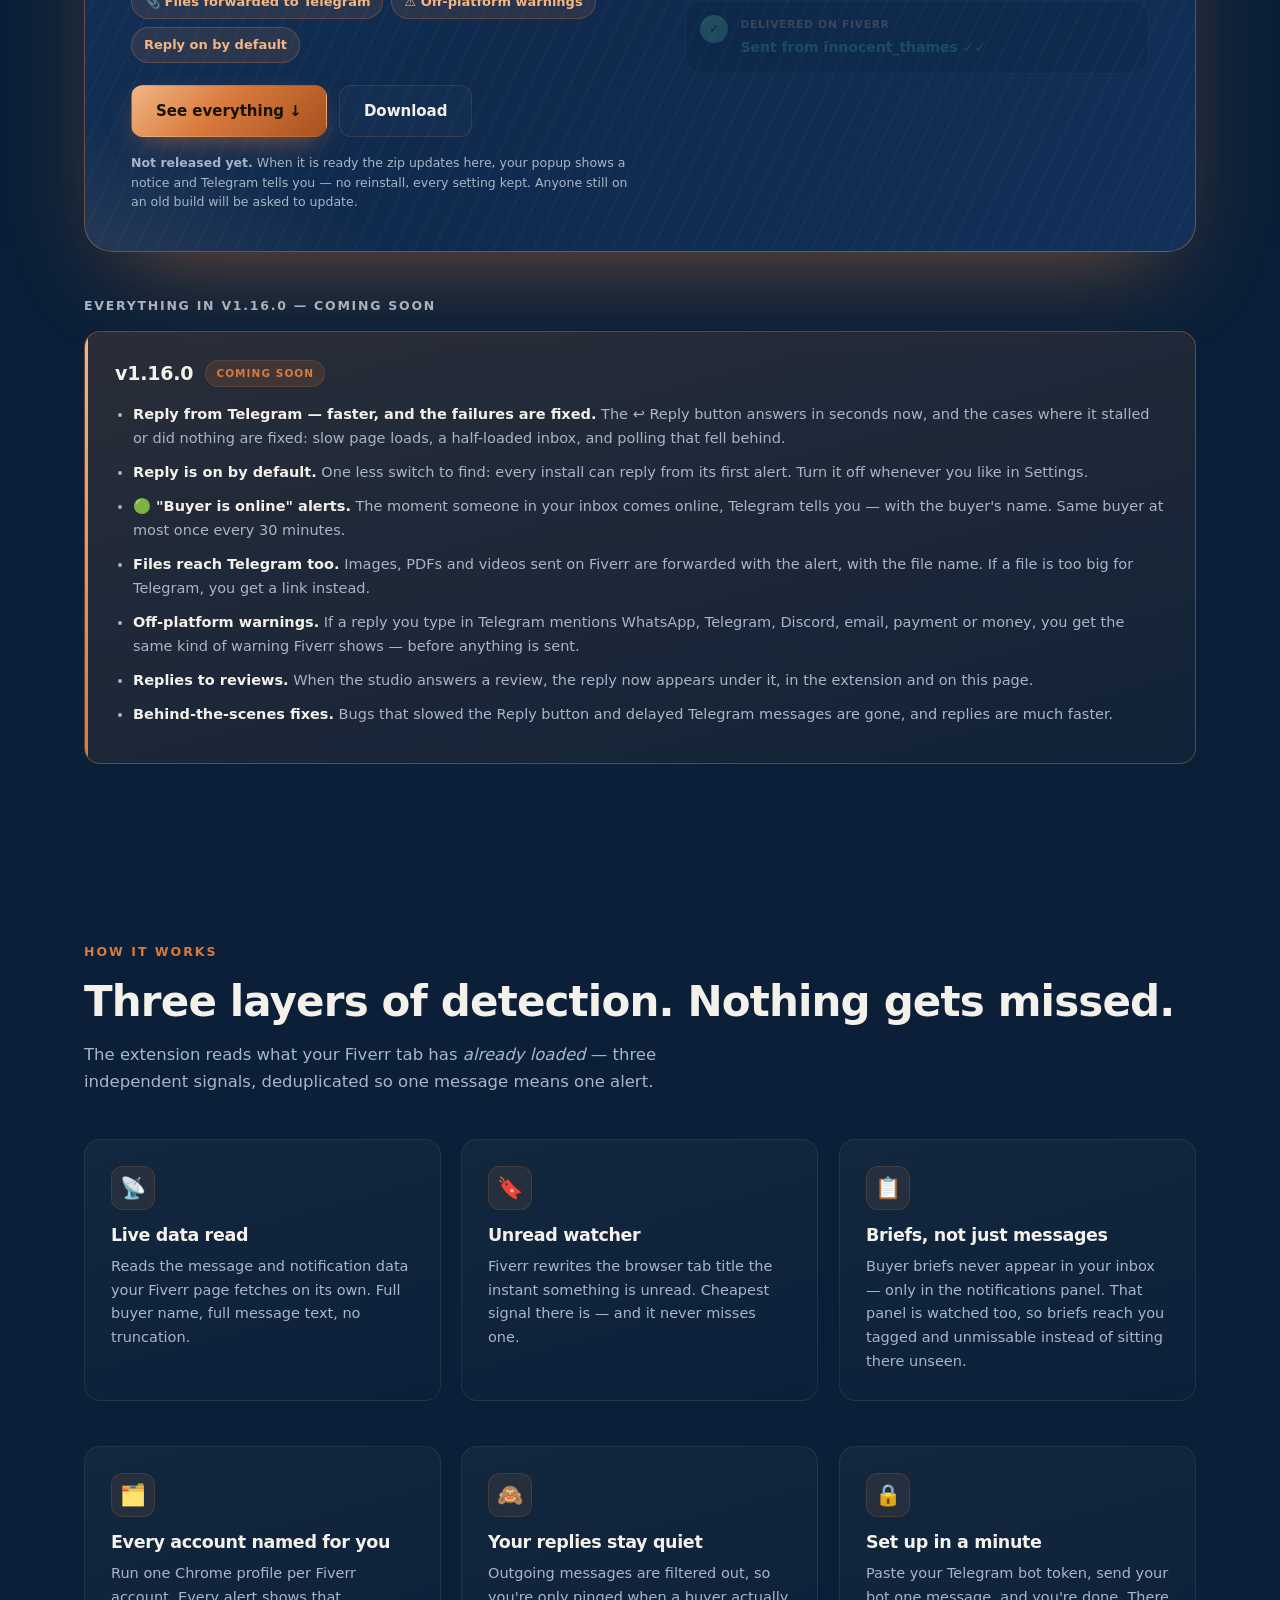
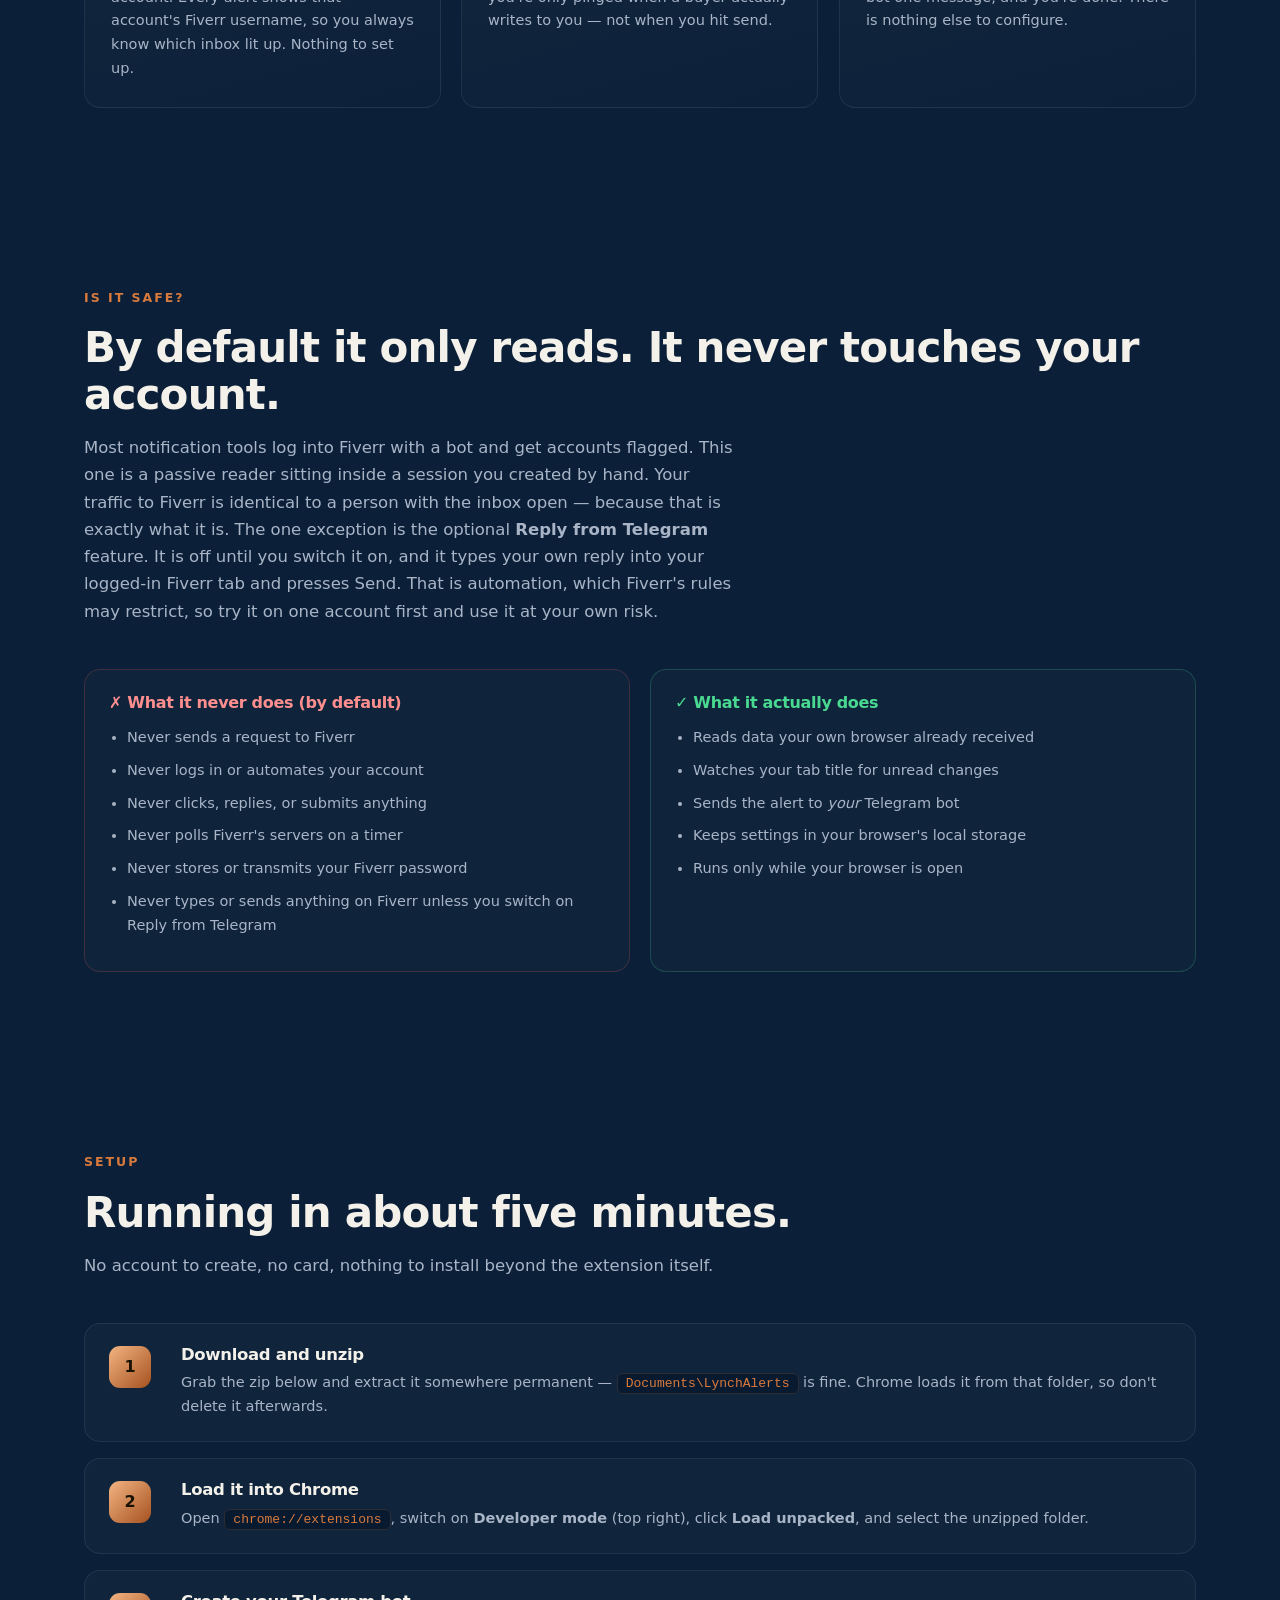
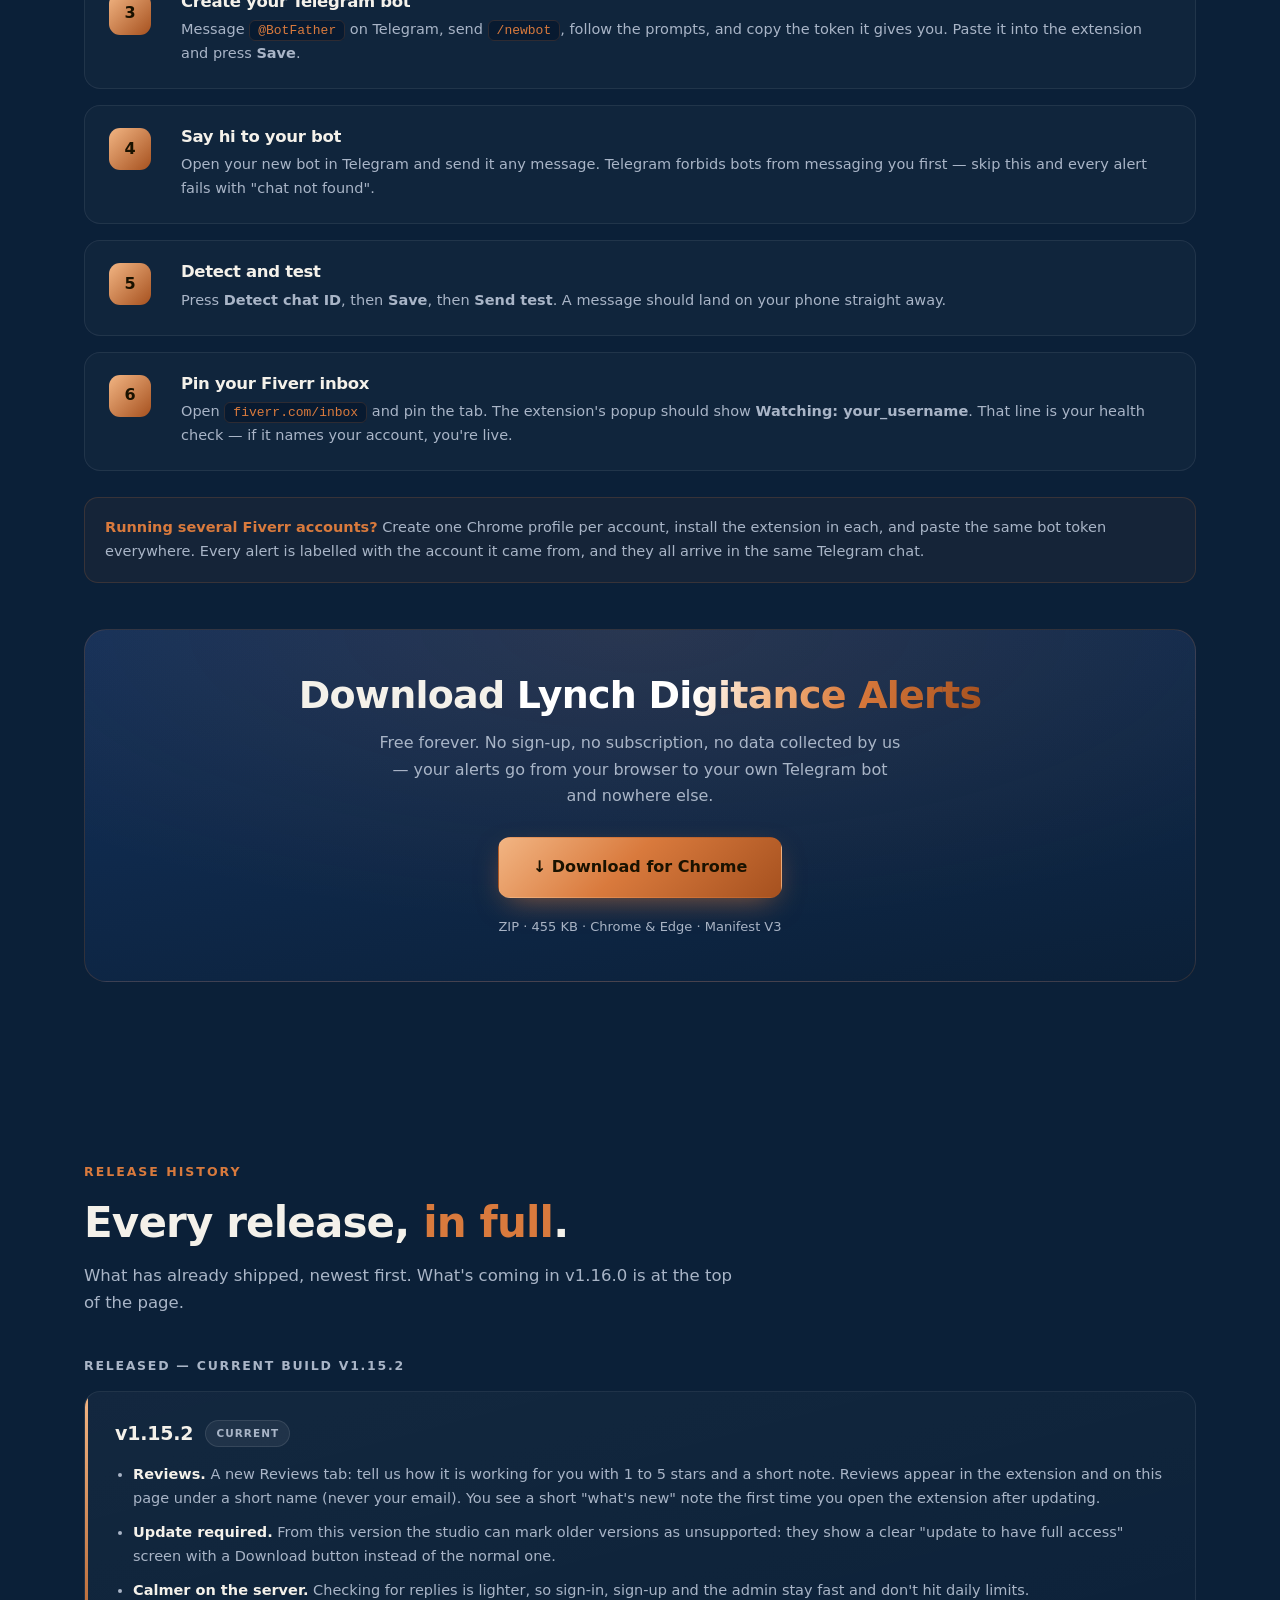
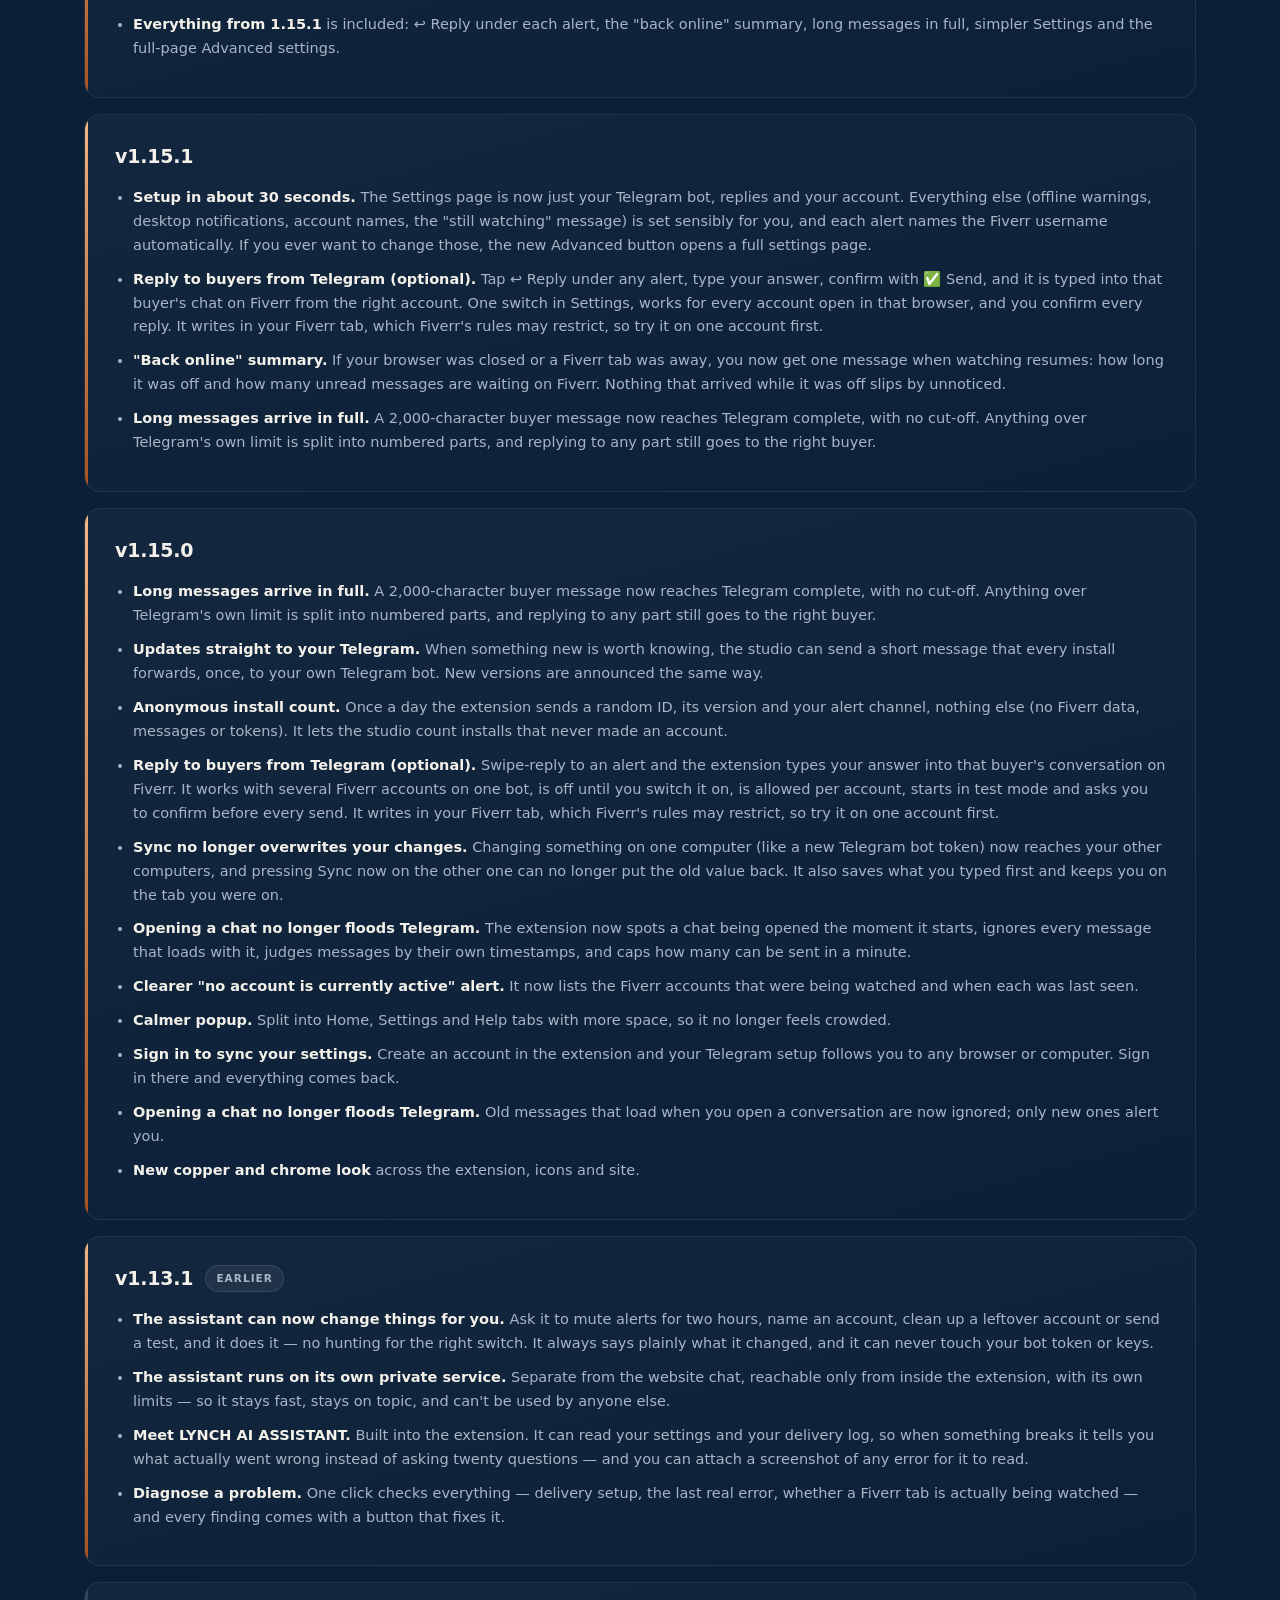
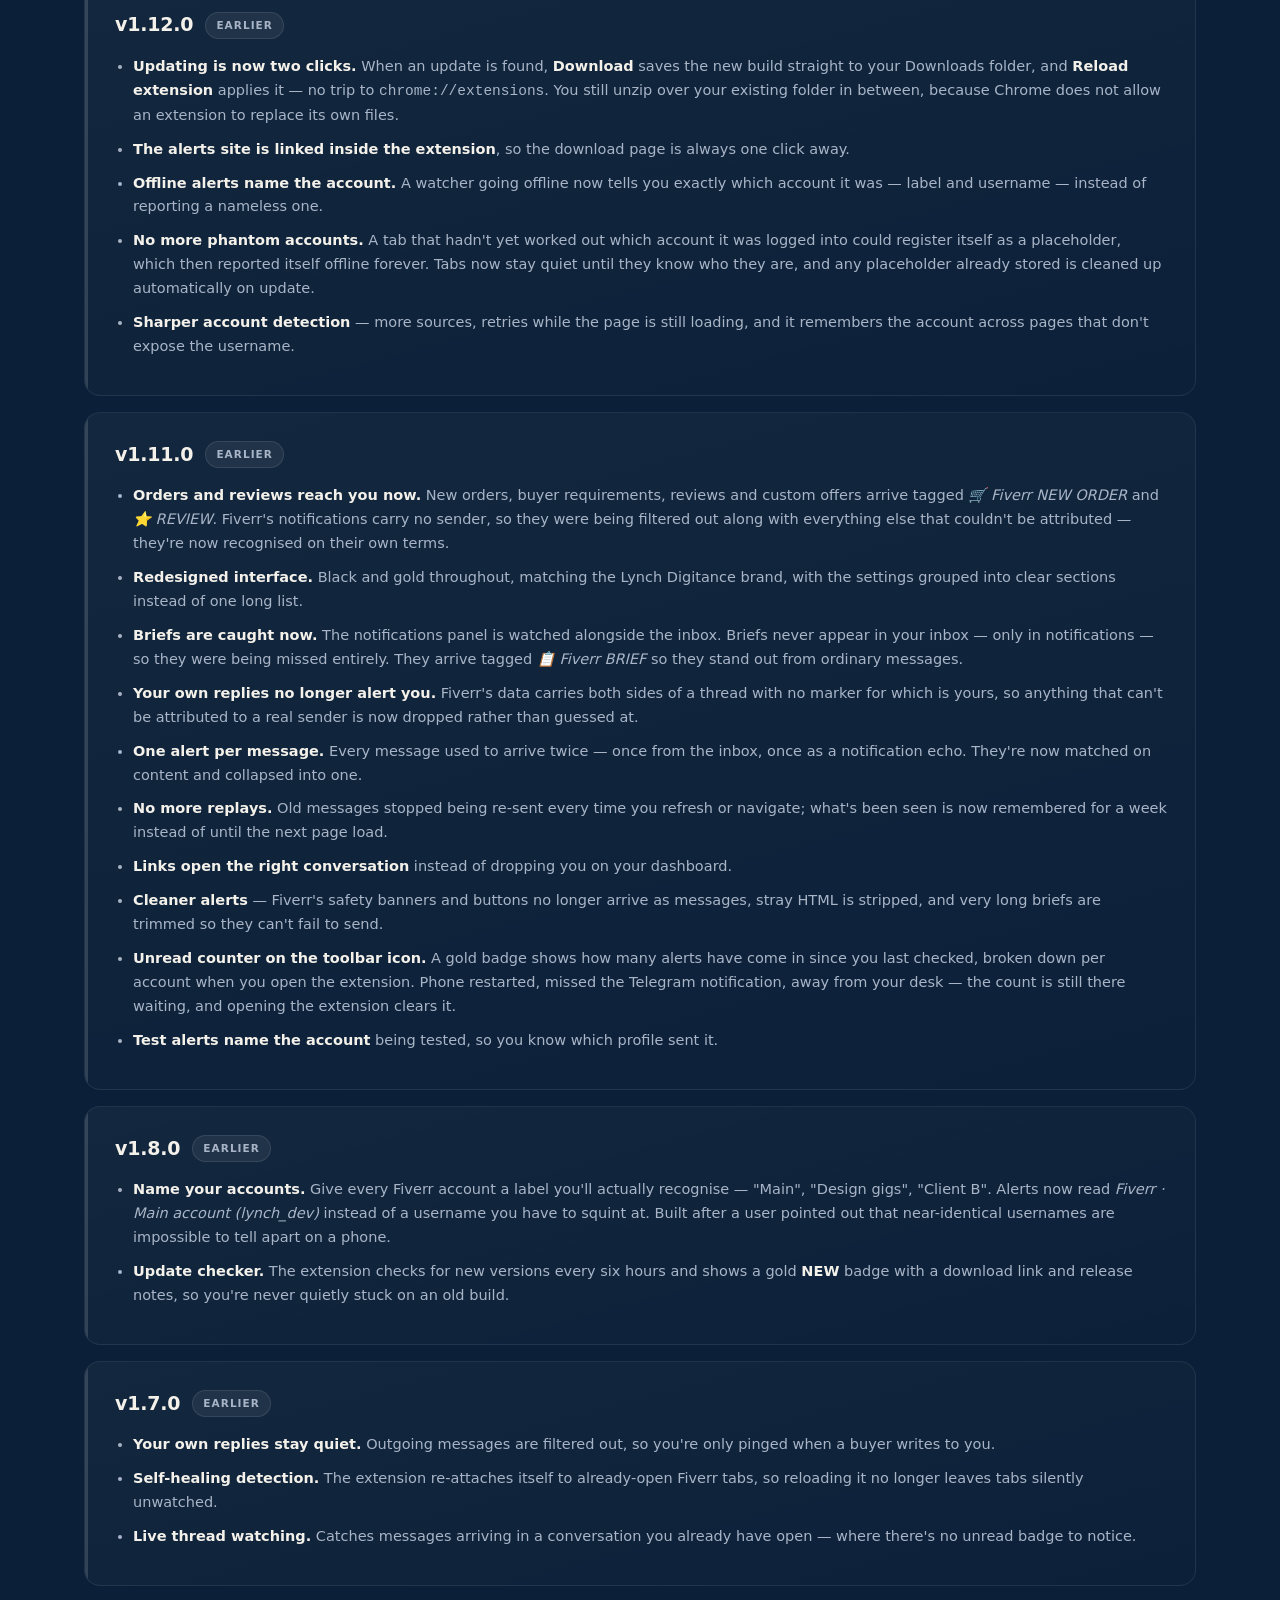
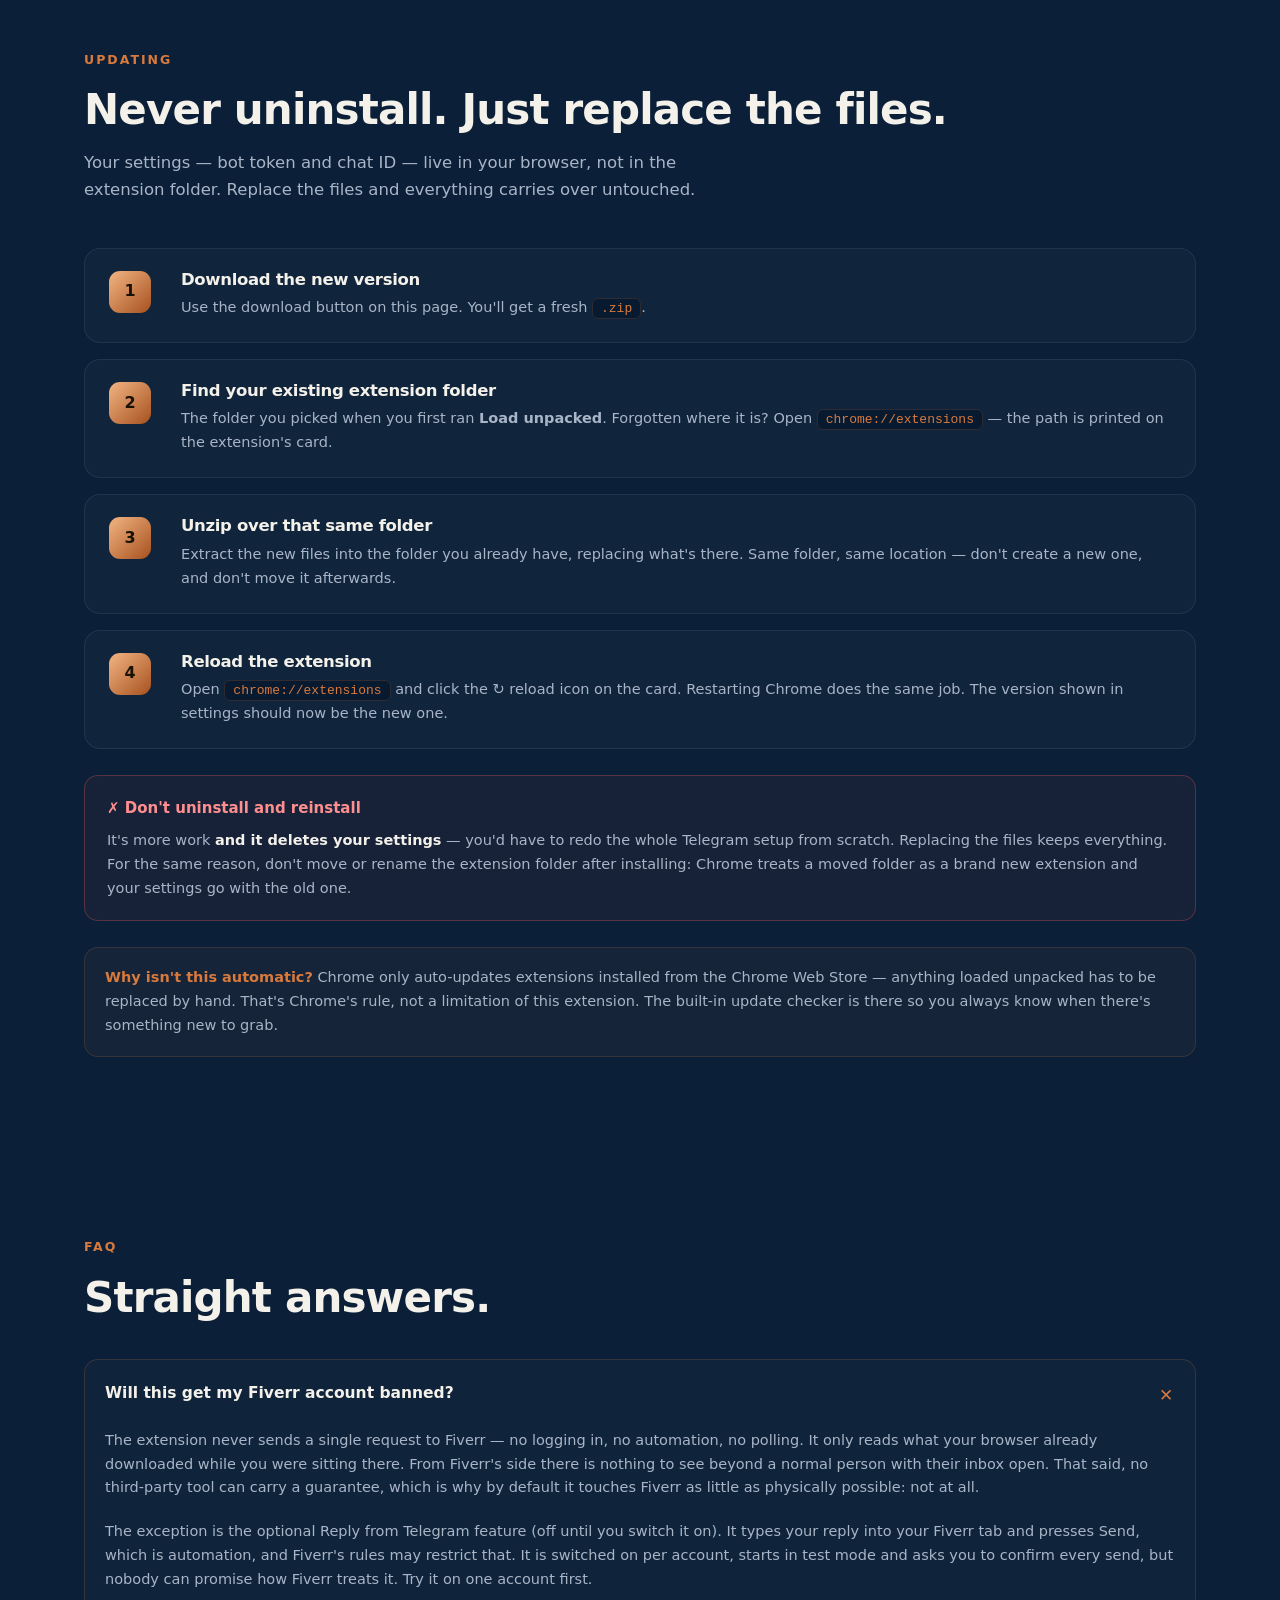
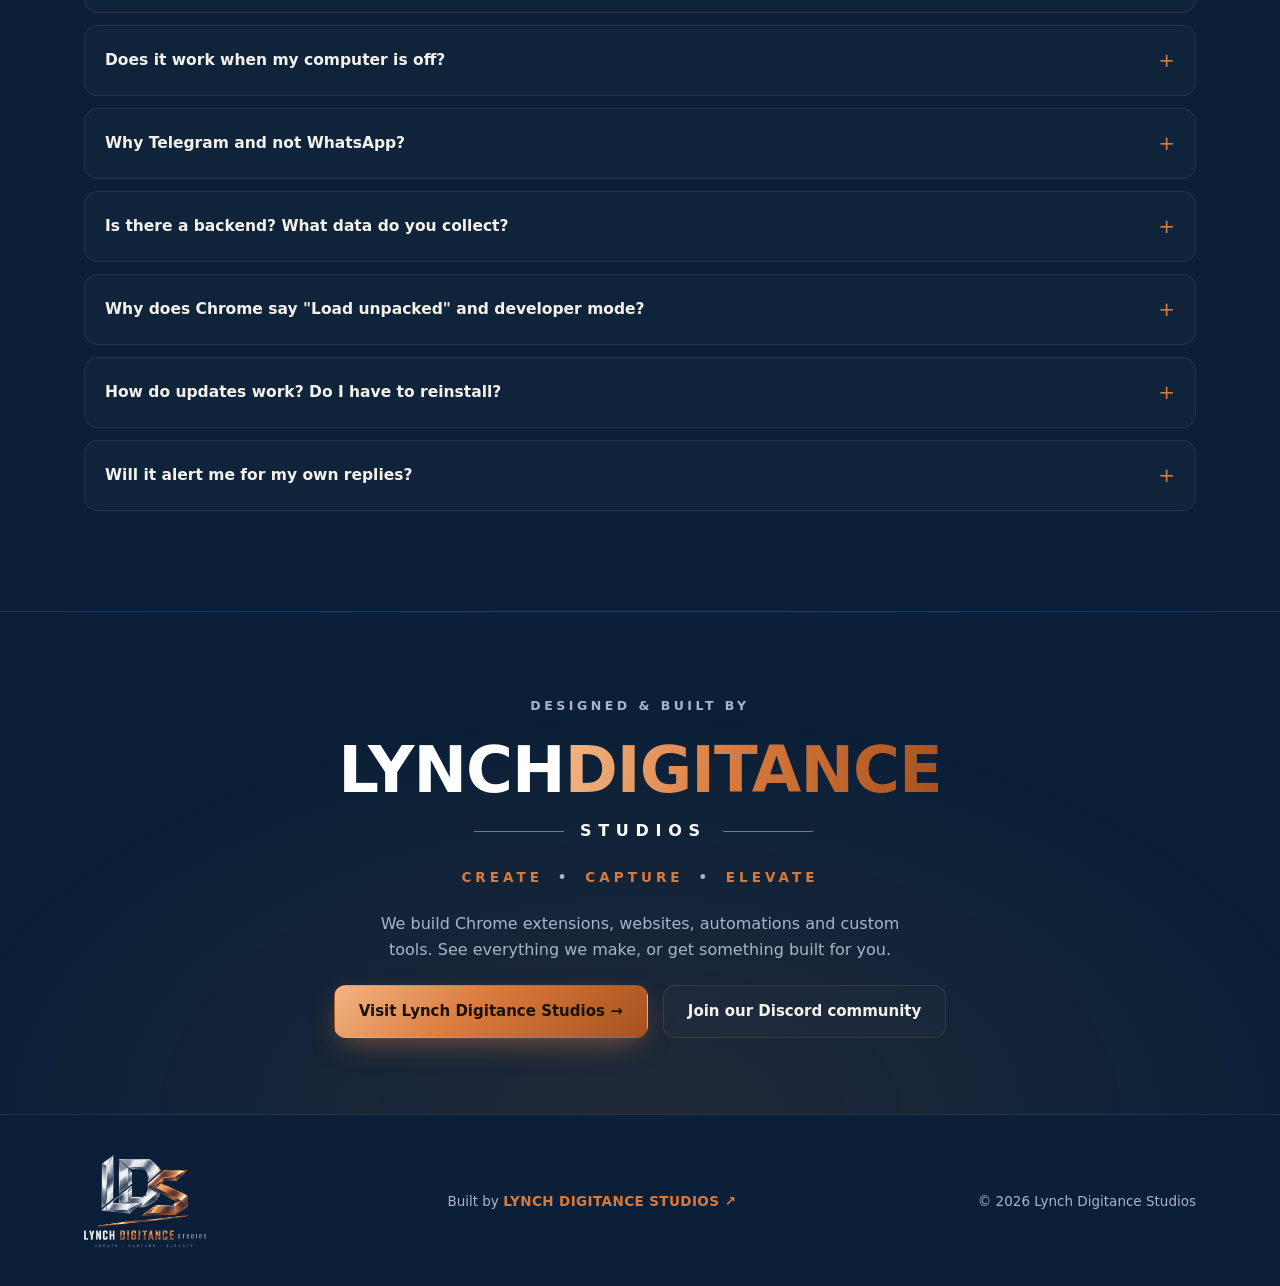
==== commit 53e5b0f5: "Replace v1.15 major update banner with v1.16.0 major banner and full list under it" ====
--- a/index.html
+++ b/index.html
@@ -226,12 +226,6 @@
 .rel-h{font-size:12.5px;font-weight:800;letter-spacing:.14em;text-transform:uppercase;color:var(--muted);margin:38px 0 14px}
 
 /* ---------- coming-soon strip ---------- */
-.soonbar{position:relative;z-index:40;background:linear-gradient(90deg,rgba(217,122,61,.2),rgba(217,122,61,.05));border-top:1px solid var(--line);border-bottom:1px solid var(--line)}
-.soon-in{display:flex;align-items:center;gap:12px;padding-top:9px;padding-bottom:9px;flex-wrap:wrap;font-size:13.5px;color:var(--muted)}
-.soon-tag{flex:0 0 auto;background:linear-gradient(135deg,var(--gold-lt),var(--gold-dk));color:#2a1505;font-weight:800;font-size:10.5px;letter-spacing:.09em;padding:3px 9px;border-radius:6px}
-.soon-txt b{color:var(--text);font-weight:700}
-.soon-link{margin-left:auto;color:var(--gold);font-weight:700;text-decoration:none;white-space:nowrap}
-.soon-link:hover{text-decoration:underline}
 
 /* ---------- update steps ---------- */
 .warn{
@@ -428,6 +422,8 @@
 .rb-step.s4{border-color:rgba(74,217,145,.35)}
 .rb-step.s4 i{background:linear-gradient(135deg,#8af0bd,var(--ok))}
 .rb-step .tick{color:var(--ok);font-weight:800}
+.rb-file{margin-top:8px;font-size:12.5px;color:var(--muted);background:rgba(255,255,255,.06);border:1px dashed rgba(255,255,255,.2);border-radius:8px;padding:6px 10px}
+.rb-warn{margin-top:8px;font-size:12px;line-height:1.45;color:#ffd9a8;background:rgba(217,122,61,.14);border-left:3px solid var(--copper,#d97a3d);border-radius:6px;padding:7px 9px}
 .rb-step.s2,.rb-step.s3,.rb-step.s4{animation:rbIn 12s infinite both}
 .rb-step.s2{animation-delay:0s}.rb-step.s3{animation-name:rbIn3}.rb-step.s4{animation-name:rbIn4}
 @keyframes rbIn{0%,14%{opacity:.18;transform:translateY(8px)}22%,92%{opacity:1;transform:none}100%{opacity:.18;transform:translateY(8px)}}
@@ -527,52 +523,46 @@
   </div>
 </div>
 
-<!-- ================= COMING SOON BANNER ================= -->
-<div class="soonbar" role="note" aria-label="Upcoming update">
-  <div class="wrap soon-in">
-    <span class="soon-tag">COMING SOON</span>
-    <span class="soon-txt"><b>v1.16.0</b> — faster Telegram replies, buyer-online alerts, files on Telegram, off-platform warnings.</span>
-    <a class="soon-link" href="#updates">See everything ↓</a>
-  </div>
-</div>
-
 <!-- ================= MAJOR UPDATE BANNER ================= -->
-<section class="rb" id="reply-update" aria-label="Major update: reply to buyers from Telegram">
+<section class="rb" id="reply-update" aria-label="Major update: v1.16.0 coming soon">
   <div class="wrap">
     <div class="rb-card">
       <div class="rb-grid">
         <div>
-          <span class="rb-tag">★ Major update · v1.15</span>
-          <h2>Answer your buyers <span class="grad">from Telegram.</span></h2>
-          <p class="sub">See a new message on your phone? Tap ↩️ Reply under the alert, or swipe-reply to it. Your answer is typed into that buyer's chat on Fiverr, from the right account, without opening a laptop tab.</p>
+          <span class="rb-tag">★ Major update · v1.16.0 — coming soon</span>
+          <h2>Reply in seconds. <span class="grad">Know the moment a buyer is online.</span></h2>
+          <p class="sub">The next build of Lynch Digitance Alerts: the ↩️ Reply button answers in seconds, 🟢 online pings tell you a buyer is waiting, images, PDFs and videos reach your Telegram, and off-platform warnings catch risky replies before they go out.</p>
           <div class="rb-chips">
-            <span>Several Fiverr accounts, one bot</span>
-            <span>Works on old alerts too</span>
-            <span>Just tap ↩️ Reply</span>
-            <span>You confirm every send</span>
+            <span>⚡ Reply button, fixed &amp; faster</span>
+            <span>🟢 Buyer online — with their name</span>
+            <span>📎 Files forwarded to Telegram</span>
+            <span>⚠️ Off-platform warnings</span>
+            <span>Reply on by default</span>
           </div>
           <div class="rb-cta">
-            <a class="btn btn-primary" href="lynch-digitance-alerts.zip" download>↓ Get the update</a>
-            <a class="btn btn-ghost" href="#updates">See what's new</a>
+            <a class="btn btn-primary" href="#v116">See everything ↓</a>
+            <a class="btn btn-ghost" href="lynch-digitance-alerts.zip">Download</a>
           </div>
-          <p class="rb-fine"><b>Optional and off by default.</b> It writes in your logged-in Fiverr tab, which Fiverr's rules may restrict, so try it on one account first. Turn it on in Settings → Reply from Telegram (one switch). It needs a free extension account and the browser open with that Fiverr tab.</p>
+          <p class="rb-fine"><b>Not released yet.</b> When it is ready the zip updates here, your popup shows a notice and Telegram tells you — no reinstall, every setting kept. Anyone still on an old build will be asked to update.</p>
         </div>
 
         <div class="rb-flow">
           <div class="rb-step">
-            <i>1</i><small>Buyer writes</small>
-            <span style="color:var(--gold)">💬 Fiverr · innocent_thames</span><br>
+            <i>🟢</i><small>Buyer comes online</small>
+            <span style="color:var(--gold)">🟢 Fiverr · innocent_thames</span><br>
             <span class="from">From: nathan_j_brooks</span><br>
-            Can you deploy my app to AWS?
+            🎯 nathan_j_brooks just came online.
           </div>
           <div class="rb-step s2">
-            <i>2</i><small>You swipe-reply in Telegram</small>
-            <span class="you">Yes, I can. About 3 days.</span>
+            <i>📎</i><small>They send a file</small>
+            <span class="from">From: nathan_j_brooks</span><br>
+            Here is the brief you asked for.
+            <div class="rb-file">📎 brief.pdf — forwarded to Telegram</div>
           </div>
           <div class="rb-step s3">
-            <i>3</i><small>You confirm</small>
-            Send this to nathan_j_brooks?
-            <div class="rb-btns"><b>✅ Send</b><b>✖ Cancel</b></div>
+            <i>⚠️</i><small>You reply from Telegram</small>
+            <span class="you">Let's talk on WhatsApp, it's easier</span>
+            <div class="rb-warn">⚠️ Fiverr warns against sharing off-platform contact details. Send anyway?</div>
           </div>
           <div class="rb-step s4">
             <i>✓</i><small>Delivered on Fiverr</small>
@@ -581,158 +571,9 @@
         </div>
       </div>
     </div>
-  </div>
-</section>
-
-<!-- ================= HOW ================= -->
-<section id="how">
-  <div class="wrap">
-    <div class="rv">
-      <span class="eyebrow">How it works</span>
-      <h2 class="sec-h">Three layers of detection. Nothing gets missed.</h2>
-      <p class="sec-p">
-        The extension reads what your Fiverr tab has <em>already loaded</em> — three independent
-        signals, deduplicated so one message means one alert.
-      </p>
-    </div>
-
-    <div class="grid3">
-      <div class="feat rv"><div class="ico">📡</div>
-        <h3>Live data read</h3>
-        <p>Reads the message and notification data your Fiverr page fetches on its own. Full buyer name, full message text, no truncation.</p>
-      </div>
-      <div class="feat rv"><div class="ico">🔖</div>
-        <h3>Unread watcher</h3>
-        <p>Fiverr rewrites the browser tab title the instant something is unread. Cheapest signal there is — and it never misses one.</p>
-      </div>
-      <div class="feat rv"><div class="ico">📋</div>
-        <h3>Briefs, not just messages</h3>
-        <p>Buyer briefs never appear in your inbox — only in the notifications panel. That panel is watched too, so briefs reach you tagged and unmissable instead of sitting there unseen.</p>
-      </div>
-    </div>
-
-    <div class="grid3">
-      <div class="feat rv"><div class="ico">🗂️</div>
-        <h3>Every account named for you</h3>
-        <p>Run one Chrome profile per Fiverr account. Every alert shows that account's Fiverr username, so you always know which inbox lit up. Nothing to set up.</p>
-      </div>
-      <div class="feat rv"><div class="ico">🙈</div>
-        <h3>Your replies stay quiet</h3>
-        <p>Outgoing messages are filtered out, so you're only pinged when a buyer actually writes to you — not when you hit send.</p>
-      </div>
-      <div class="feat rv"><div class="ico">🔒</div>
-        <h3>Set up in a minute</h3>
-        <p>Paste your Telegram bot token, send your bot one message, and you're done. There is nothing else to configure.</p>
-      </div>
-    </div>
-  </div>
-</section>
-
-<!-- ================= SAFETY ================= -->
-<section id="safety">
-  <div class="wrap">
-    <div class="rv">
-      <span class="eyebrow">Is it safe?</span>
-      <h2 class="sec-h">By default it only reads. It never touches your account.</h2>
-      <p class="sec-p">
-        Most notification tools log into Fiverr with a bot and get accounts flagged. This one is a
-        passive reader sitting inside a session you created by hand. Your traffic to Fiverr is
-        identical to a person with the inbox open — because that is exactly what it is. The one exception is the optional <b>Reply from Telegram</b> feature. It is off until you switch it on, and it types your own reply into your logged-in Fiverr tab and presses Send. That is automation, which Fiverr's rules may restrict, so try it on one account first and use it at your own risk.
-      </p>
-    </div>
-
-    <div class="safety">
-      <div class="sbox no rv">
-        <h3>✗ What it never does (by default)</h3>
-        <ul>
-          <li>Never sends a request to Fiverr</li>
-          <li>Never logs in or automates your account</li>
-          <li>Never clicks, replies, or submits anything</li>
-          <li>Never polls Fiverr's servers on a timer</li>
-          <li>Never stores or transmits your Fiverr password</li>
-          <li>Never types or sends anything on Fiverr unless you switch on Reply from Telegram</li>
-        </ul>
-      </div>
-      <div class="sbox yes rv">
-        <h3>✓ What it actually does</h3>
-        <ul>
-          <li>Reads data your own browser already received</li>
-          <li>Watches your tab title for unread changes</li>
-          <li>Sends the alert to <em>your</em> Telegram bot</li>
-          <li>Keeps settings in your browser's local storage</li>
-          <li>Runs only while your browser is open</li>
-        </ul>
-      </div>
-    </div>
-  </div>
-</section>
-
-<!-- ================= SETUP ================= -->
-<section id="setup">
-  <div class="wrap">
-    <div class="rv">
-      <span class="eyebrow">Setup</span>
-      <h2 class="sec-h">Running in about five minutes.</h2>
-      <p class="sec-p">No account to create, no card, nothing to install beyond the extension itself.</p>
-    </div>
-
-    <div class="steps">
-      <div class="step rv"><div class="n"></div><div>
-        <h3>Download and unzip</h3>
-        <p>Grab the zip below and extract it somewhere permanent — <code>Documents\LynchAlerts</code> is fine. Chrome loads it from that folder, so don't delete it afterwards.</p>
-      </div></div>
-
-      <div class="step rv"><div class="n"></div><div>
-        <h3>Load it into Chrome</h3>
-        <p>Open <code>chrome://extensions</code>, switch on <b>Developer mode</b> (top right), click <b>Load unpacked</b>, and select the unzipped folder.</p>
-      </div></div>
-
-      <div class="step rv"><div class="n"></div><div>
-        <h3>Create your Telegram bot</h3>
-        <p>Message <code>@BotFather</code> on Telegram, send <code>/newbot</code>, follow the prompts, and copy the token it gives you. Paste it into the extension and press <b>Save</b>.</p>
-      </div></div>
-
-      <div class="step rv"><div class="n"></div><div>
-        <h3>Say hi to your bot</h3>
-        <p>Open your new bot in Telegram and send it any message. Telegram forbids bots from messaging you first — skip this and every alert fails with "chat not found".</p>
-      </div></div>
-
-      <div class="step rv"><div class="n"></div><div>
-        <h3>Detect and test</h3>
-        <p>Press <b>Detect chat ID</b>, then <b>Save</b>, then <b>Send test</b>. A message should land on your phone straight away.</p>
-      </div></div>
-
-      <div class="step rv"><div class="n"></div><div>
-        <h3>Pin your Fiverr inbox</h3>
-        <p>Open <code>fiverr.com/inbox</code> and pin the tab. The extension's popup should show <b>Watching: your_username</b>. That line is your health check — if it names your account, you're live.</p>
-      </div></div>
-    </div>
-
-    <div class="note rv">
-      <b>Running several Fiverr accounts?</b> Create one Chrome profile per account, install the
-      extension in each, and paste the same bot token everywhere. Every alert is labelled with the
-      account it came from, and they all arrive in the same Telegram chat.
-    </div>
-
-    <div class="dl rv" id="download">
-      <h2>Download <span class="grad">Lynch Digitance Alerts</span></h2>
-      <p>Free forever. No sign-up, no subscription, no data collected by us — your alerts go from your browser to your own Telegram bot and nowhere else.</p>
-      <a class="btn btn-primary" href="lynch-digitance-alerts.zip" download>↓ Download for Chrome</a>
-      <div class="dlmeta">ZIP · <span id="vSize">…</span> · Chrome &amp; Edge · Manifest V3</div>
-    </div>
-  </div>
-</section>
-
-<!-- ================= UPDATES ================= -->
-<section id="updates">
-  <div class="wrap">
-    <div class="rv">
-      <span class="eyebrow">What's new</span>
-      <h2 class="sec-h">What's coming in <span class="gold">v1.16.0</span>.</h2>
-      <p class="sec-p">Not out yet — this is everything that ships in it. The update arrives as a normal zip and keeps every setting; you'll be told here, in the popup and on Telegram the moment it is ready.</p>
-    </div>
-
-    <div style="margin-top:40px">
+
+    <div id="v116" style="margin-top:44px">
+      <div class="rel-h" style="margin-top:0">Everything in v1.16.0 — coming soon</div>
       <div class="rel rv soon" data-next>
         <div class="rel-top">
           <span class="rel-v">v1.16.0</span>
@@ -748,7 +589,157 @@
           <li><b>Behind-the-scenes fixes.</b> Bugs that slowed the Reply button and delayed Telegram messages are gone, and replies are much faster.</li>
         </ul>
       </div>
-
+    </div>
+  </div>
+</section>
+<section id="how">
+  <div class="wrap">
+    <div class="rv">
+      <span class="eyebrow">How it works</span>
+      <h2 class="sec-h">Three layers of detection. Nothing gets missed.</h2>
+      <p class="sec-p">
+        The extension reads what your Fiverr tab has <em>already loaded</em> — three independent
+        signals, deduplicated so one message means one alert.
+      </p>
+    </div>
+
+    <div class="grid3">
+      <div class="feat rv"><div class="ico">📡</div>
+        <h3>Live data read</h3>
+        <p>Reads the message and notification data your Fiverr page fetches on its own. Full buyer name, full message text, no truncation.</p>
+      </div>
+      <div class="feat rv"><div class="ico">🔖</div>
+        <h3>Unread watcher</h3>
+        <p>Fiverr rewrites the browser tab title the instant something is unread. Cheapest signal there is — and it never misses one.</p>
+      </div>
+      <div class="feat rv"><div class="ico">📋</div>
+        <h3>Briefs, not just messages</h3>
+        <p>Buyer briefs never appear in your inbox — only in the notifications panel. That panel is watched too, so briefs reach you tagged and unmissable instead of sitting there unseen.</p>
+      </div>
+    </div>
+
+    <div class="grid3">
+      <div class="feat rv"><div class="ico">🗂️</div>
+        <h3>Every account named for you</h3>
+        <p>Run one Chrome profile per Fiverr account. Every alert shows that account's Fiverr username, so you always know which inbox lit up. Nothing to set up.</p>
+      </div>
+      <div class="feat rv"><div class="ico">🙈</div>
+        <h3>Your replies stay quiet</h3>
+        <p>Outgoing messages are filtered out, so you're only pinged when a buyer actually writes to you — not when you hit send.</p>
+      </div>
+      <div class="feat rv"><div class="ico">🔒</div>
+        <h3>Set up in a minute</h3>
+        <p>Paste your Telegram bot token, send your bot one message, and you're done. There is nothing else to configure.</p>
+      </div>
+    </div>
+  </div>
+</section>
+
+<!-- ================= SAFETY ================= -->
+<section id="safety">
+  <div class="wrap">
+    <div class="rv">
+      <span class="eyebrow">Is it safe?</span>
+      <h2 class="sec-h">By default it only reads. It never touches your account.</h2>
+      <p class="sec-p">
+        Most notification tools log into Fiverr with a bot and get accounts flagged. This one is a
+        passive reader sitting inside a session you created by hand. Your traffic to Fiverr is
+        identical to a person with the inbox open — because that is exactly what it is. The one exception is the optional <b>Reply from Telegram</b> feature. It is off until you switch it on, and it types your own reply into your logged-in Fiverr tab and presses Send. That is automation, which Fiverr's rules may restrict, so try it on one account first and use it at your own risk.
+      </p>
+    </div>
+
+    <div class="safety">
+      <div class="sbox no rv">
+        <h3>✗ What it never does (by default)</h3>
+        <ul>
+          <li>Never sends a request to Fiverr</li>
+          <li>Never logs in or automates your account</li>
+          <li>Never clicks, replies, or submits anything</li>
+          <li>Never polls Fiverr's servers on a timer</li>
+          <li>Never stores or transmits your Fiverr password</li>
+          <li>Never types or sends anything on Fiverr unless you switch on Reply from Telegram</li>
+        </ul>
+      </div>
+      <div class="sbox yes rv">
+        <h3>✓ What it actually does</h3>
+        <ul>
+          <li>Reads data your own browser already received</li>
+          <li>Watches your tab title for unread changes</li>
+          <li>Sends the alert to <em>your</em> Telegram bot</li>
+          <li>Keeps settings in your browser's local storage</li>
+          <li>Runs only while your browser is open</li>
+        </ul>
+      </div>
+    </div>
+  </div>
+</section>
+
+<!-- ================= SETUP ================= -->
+<section id="setup">
+  <div class="wrap">
+    <div class="rv">
+      <span class="eyebrow">Setup</span>
+      <h2 class="sec-h">Running in about five minutes.</h2>
+      <p class="sec-p">No account to create, no card, nothing to install beyond the extension itself.</p>
+    </div>
+
+    <div class="steps">
+      <div class="step rv"><div class="n"></div><div>
+        <h3>Download and unzip</h3>
+        <p>Grab the zip below and extract it somewhere permanent — <code>Documents\LynchAlerts</code> is fine. Chrome loads it from that folder, so don't delete it afterwards.</p>
+      </div></div>
+
+      <div class="step rv"><div class="n"></div><div>
+        <h3>Load it into Chrome</h3>
+        <p>Open <code>chrome://extensions</code>, switch on <b>Developer mode</b> (top right), click <b>Load unpacked</b>, and select the unzipped folder.</p>
+      </div></div>
+
+      <div class="step rv"><div class="n"></div><div>
+        <h3>Create your Telegram bot</h3>
+        <p>Message <code>@BotFather</code> on Telegram, send <code>/newbot</code>, follow the prompts, and copy the token it gives you. Paste it into the extension and press <b>Save</b>.</p>
+      </div></div>
+
+      <div class="step rv"><div class="n"></div><div>
+        <h3>Say hi to your bot</h3>
+        <p>Open your new bot in Telegram and send it any message. Telegram forbids bots from messaging you first — skip this and every alert fails with "chat not found".</p>
+      </div></div>
+
+      <div class="step rv"><div class="n"></div><div>
+        <h3>Detect and test</h3>
+        <p>Press <b>Detect chat ID</b>, then <b>Save</b>, then <b>Send test</b>. A message should land on your phone straight away.</p>
+      </div></div>
+
+      <div class="step rv"><div class="n"></div><div>
+        <h3>Pin your Fiverr inbox</h3>
+        <p>Open <code>fiverr.com/inbox</code> and pin the tab. The extension's popup should show <b>Watching: your_username</b>. That line is your health check — if it names your account, you're live.</p>
+      </div></div>
+    </div>
+
+    <div class="note rv">
+      <b>Running several Fiverr accounts?</b> Create one Chrome profile per account, install the
+      extension in each, and paste the same bot token everywhere. Every alert is labelled with the
+      account it came from, and they all arrive in the same Telegram chat.
+    </div>
+
+    <div class="dl rv" id="download">
+      <h2>Download <span class="grad">Lynch Digitance Alerts</span></h2>
+      <p>Free forever. No sign-up, no subscription, no data collected by us — your alerts go from your browser to your own Telegram bot and nowhere else.</p>
+      <a class="btn btn-primary" href="lynch-digitance-alerts.zip" download>↓ Download for Chrome</a>
+      <div class="dlmeta">ZIP · <span id="vSize">…</span> · Chrome &amp; Edge · Manifest V3</div>
+    </div>
+  </div>
+</section>
+
+<!-- ================= UPDATES ================= -->
+<section id="updates">
+  <div class="wrap">
+    <div class="rv">
+      <span class="eyebrow">Release history</span>
+      <h2 class="sec-h">Every release, <span class="gold">in full</span>.</h2>
+      <p class="sec-p">What has already shipped, newest first. What's coming in v1.16.0 is at the top of the page.</p>
+    </div>
+
+    <div style="margin-top:40px">
       <div class="rel-h">Released — current build v<span id="vHead">1.15.2</span></div>
 
       <div class="rel rv">
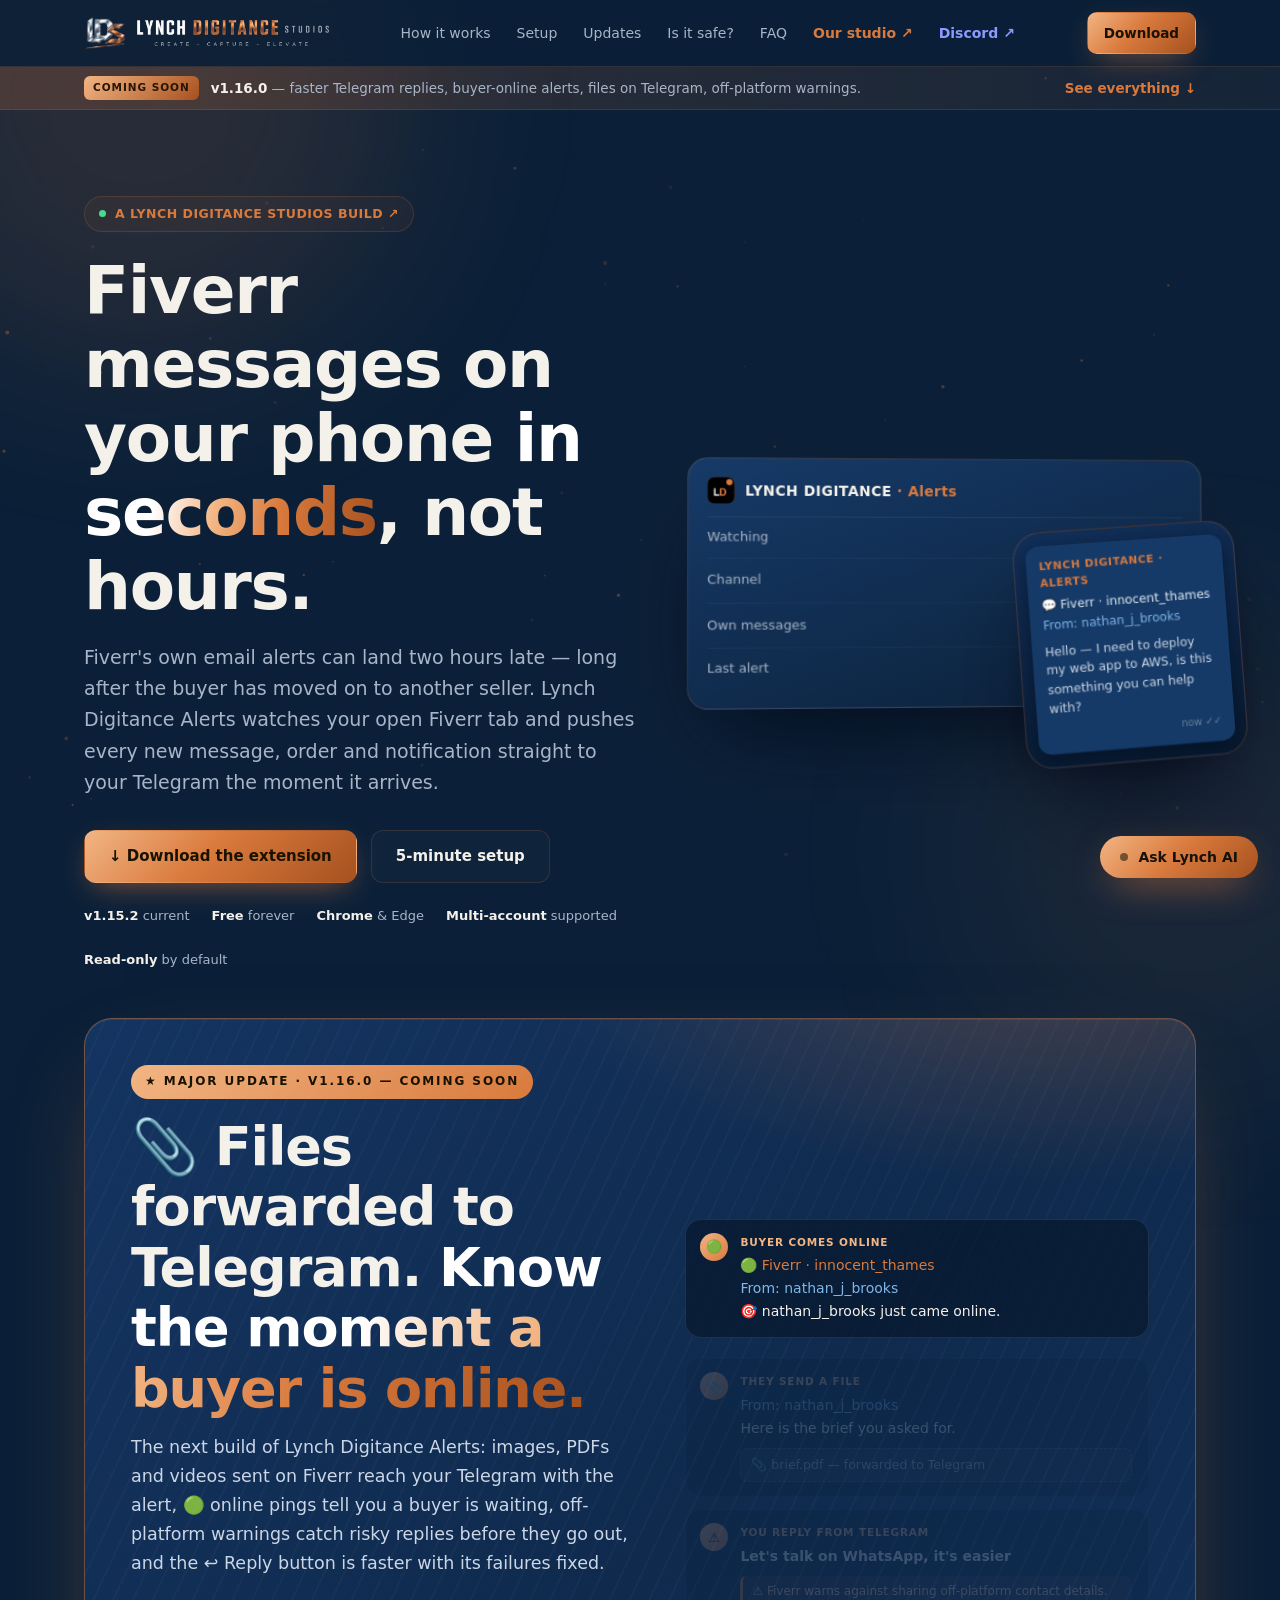
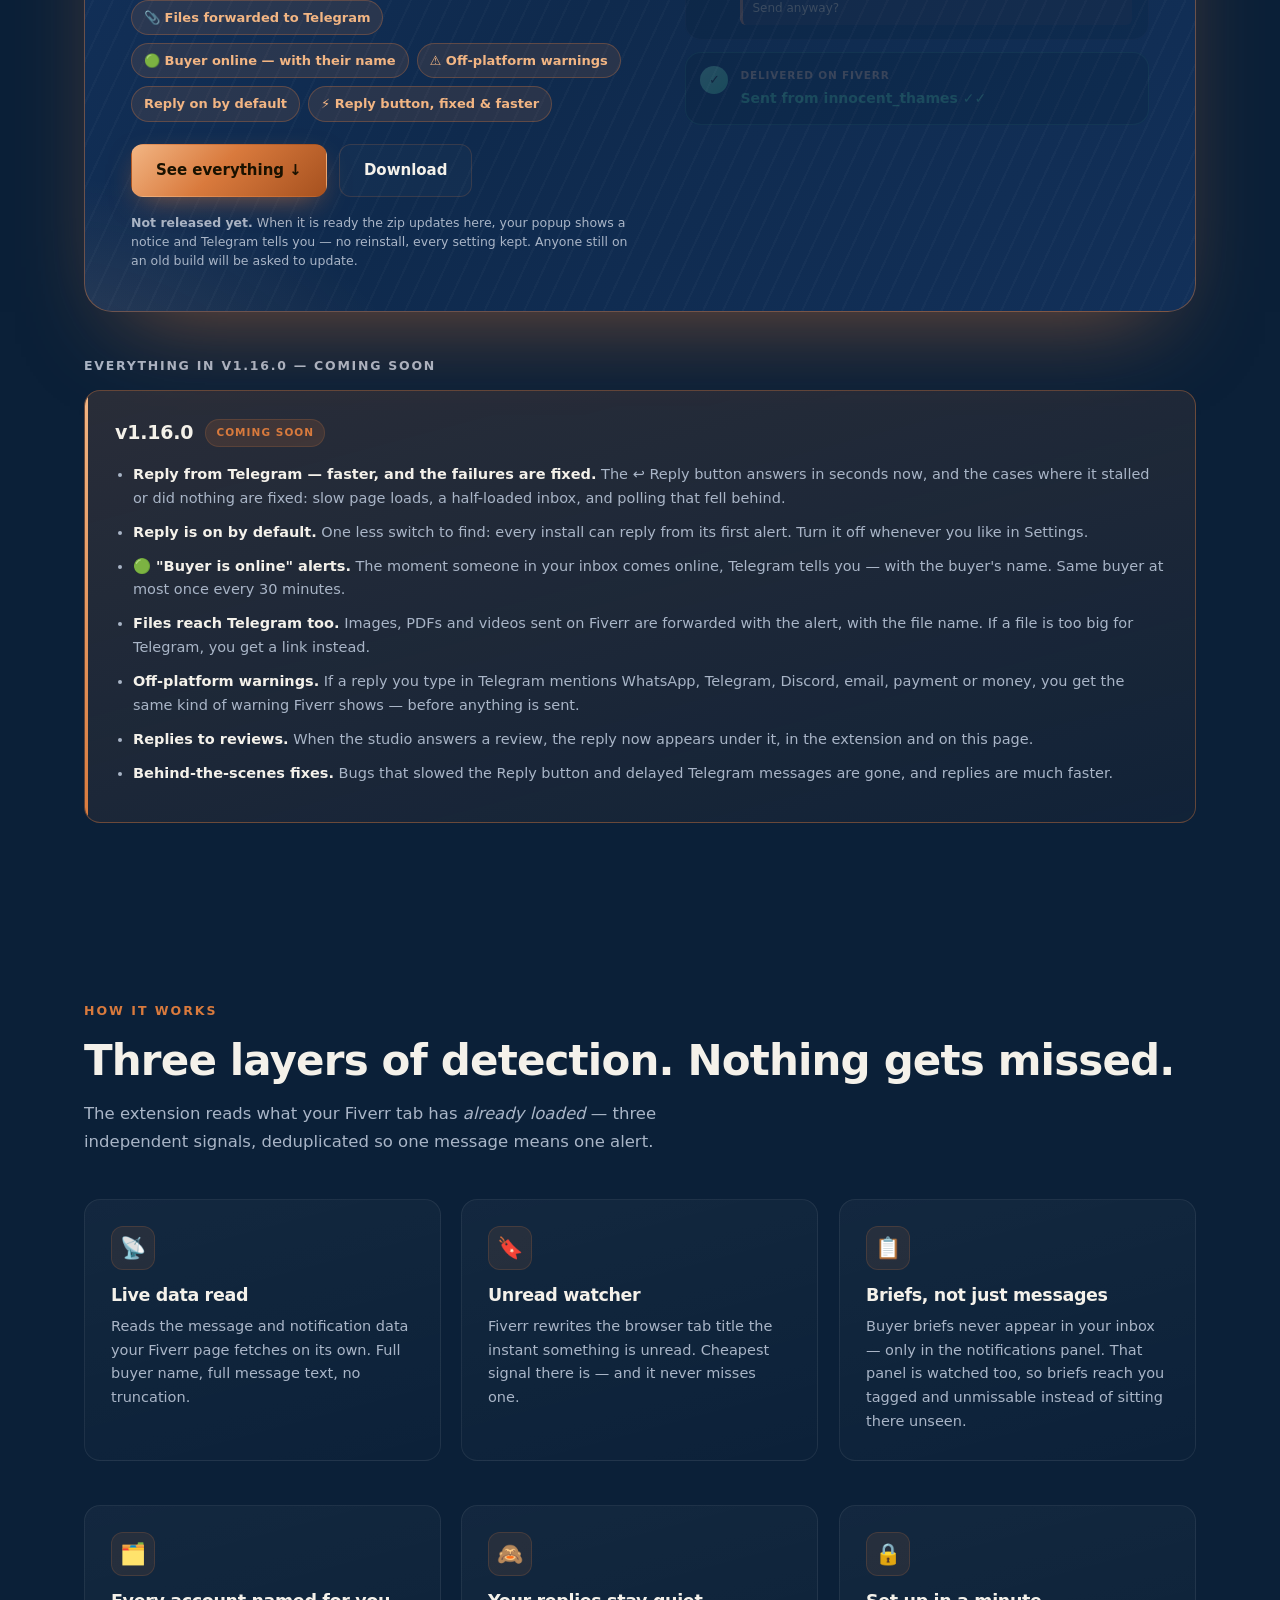
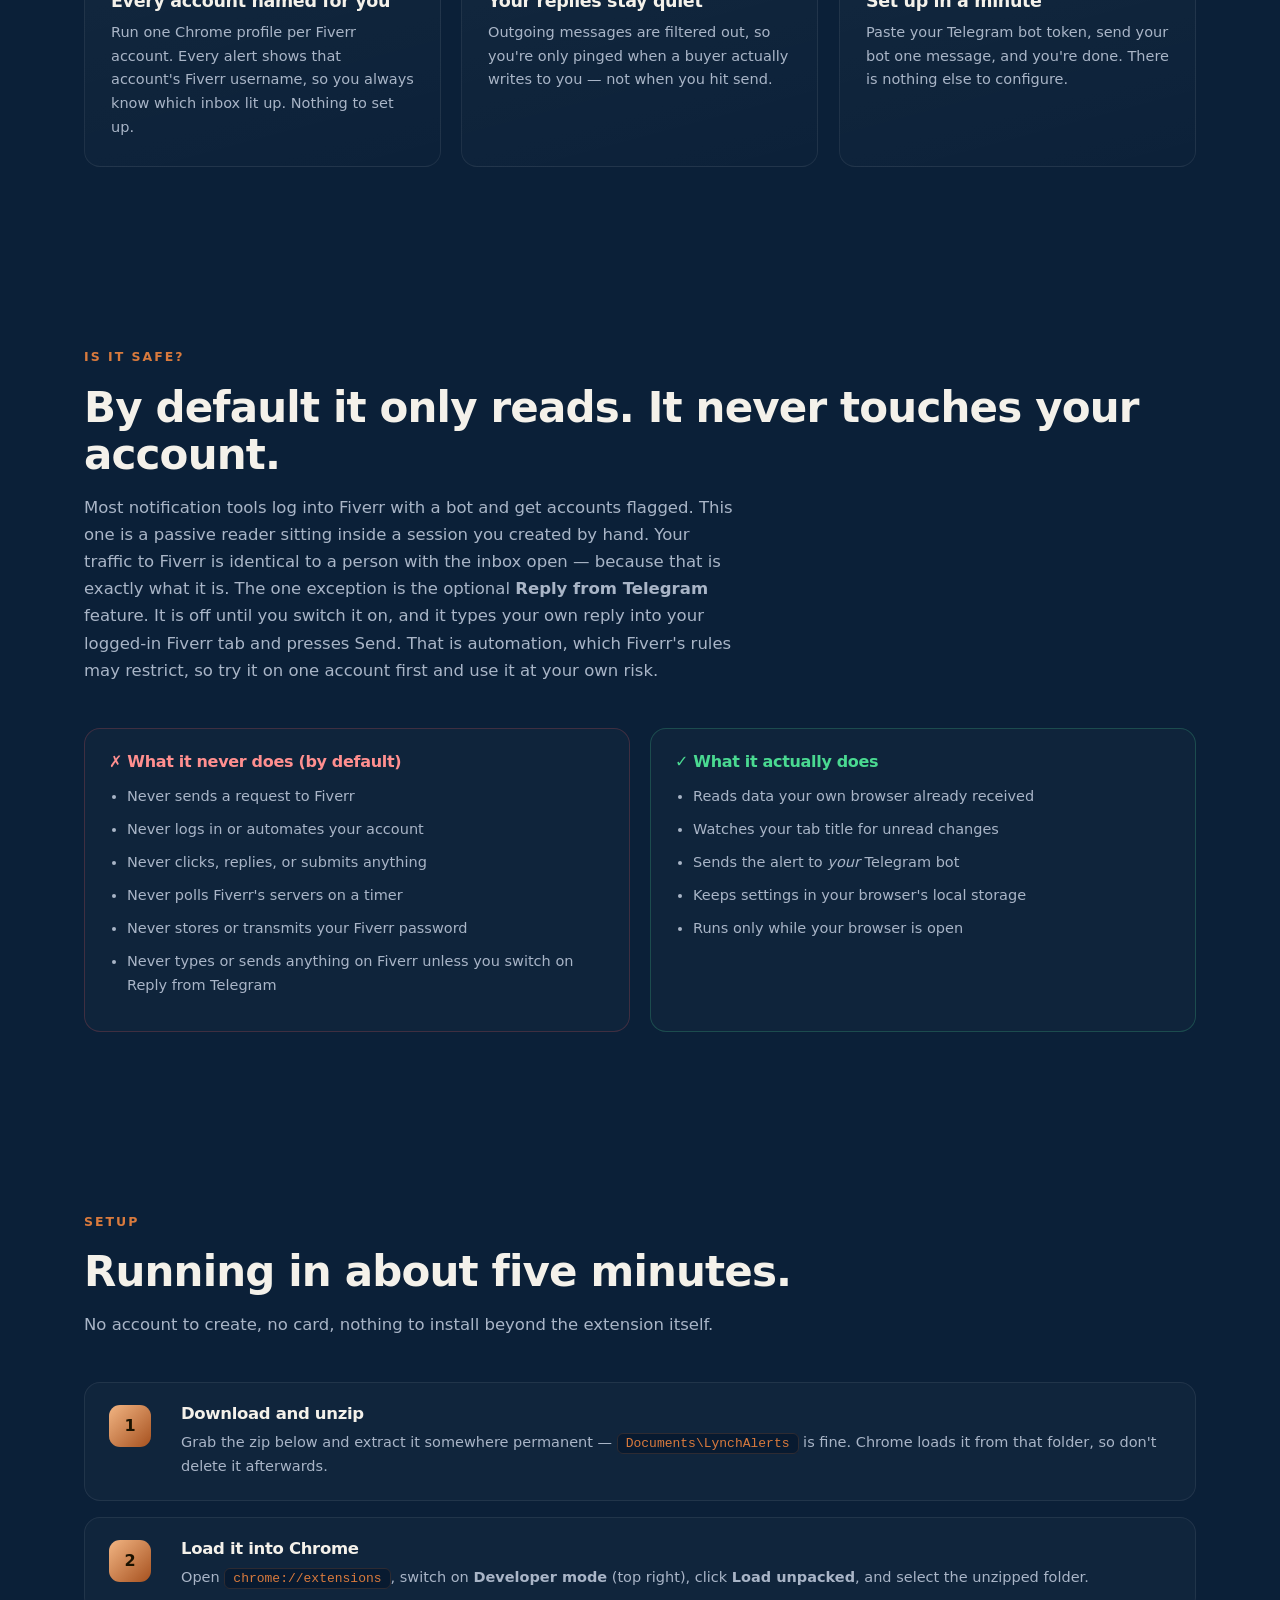
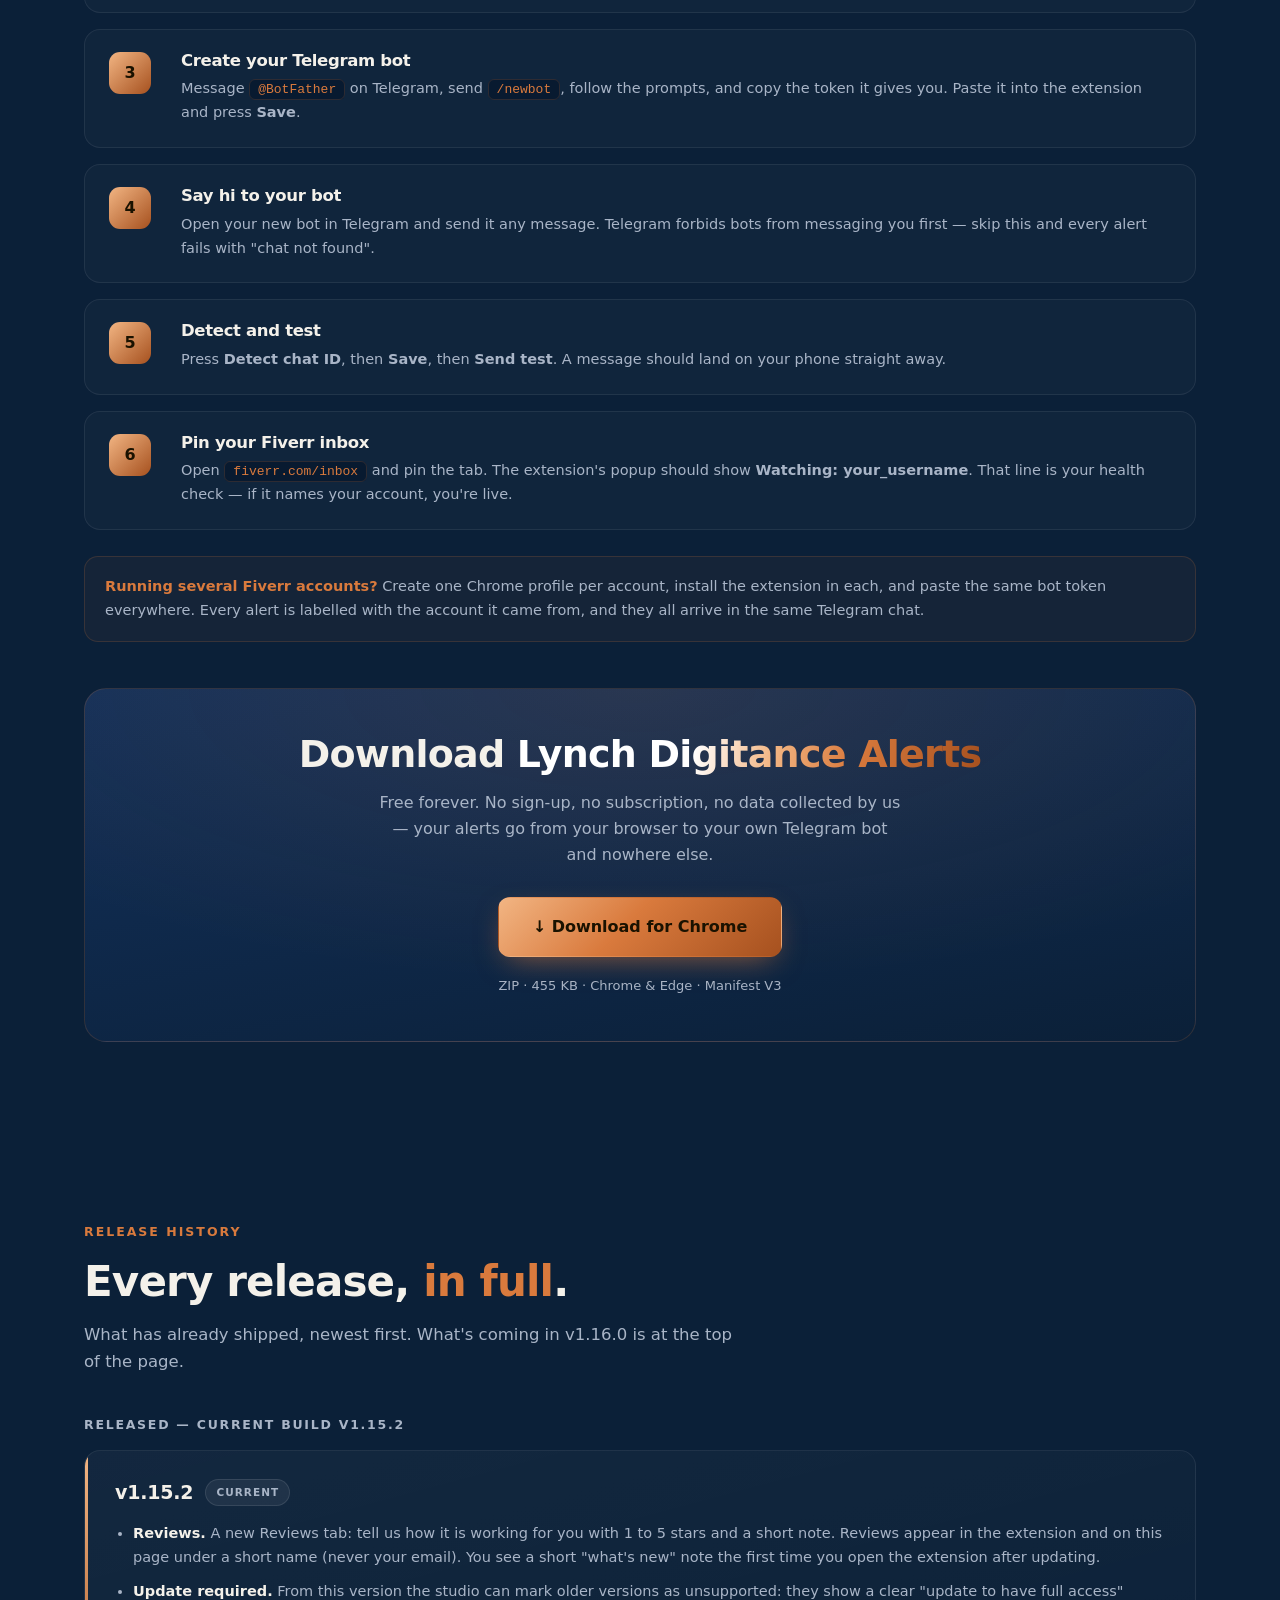
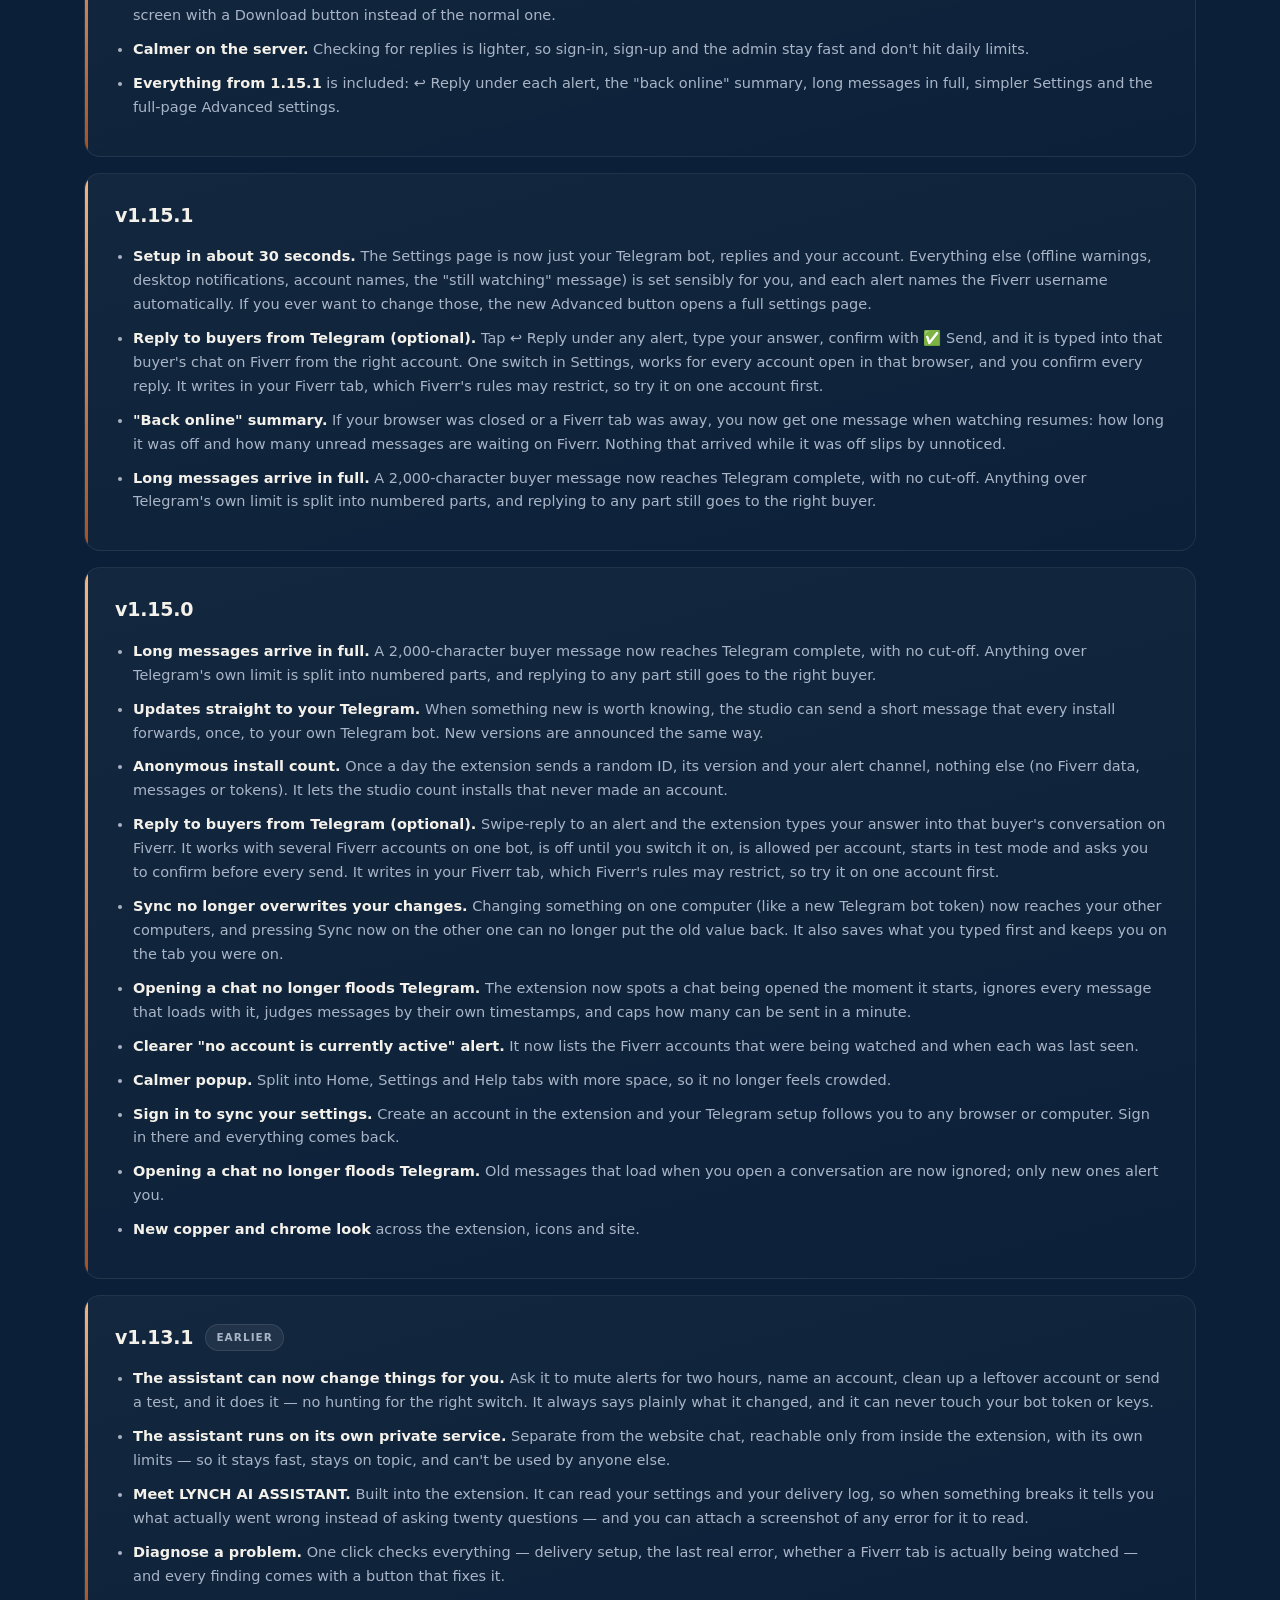
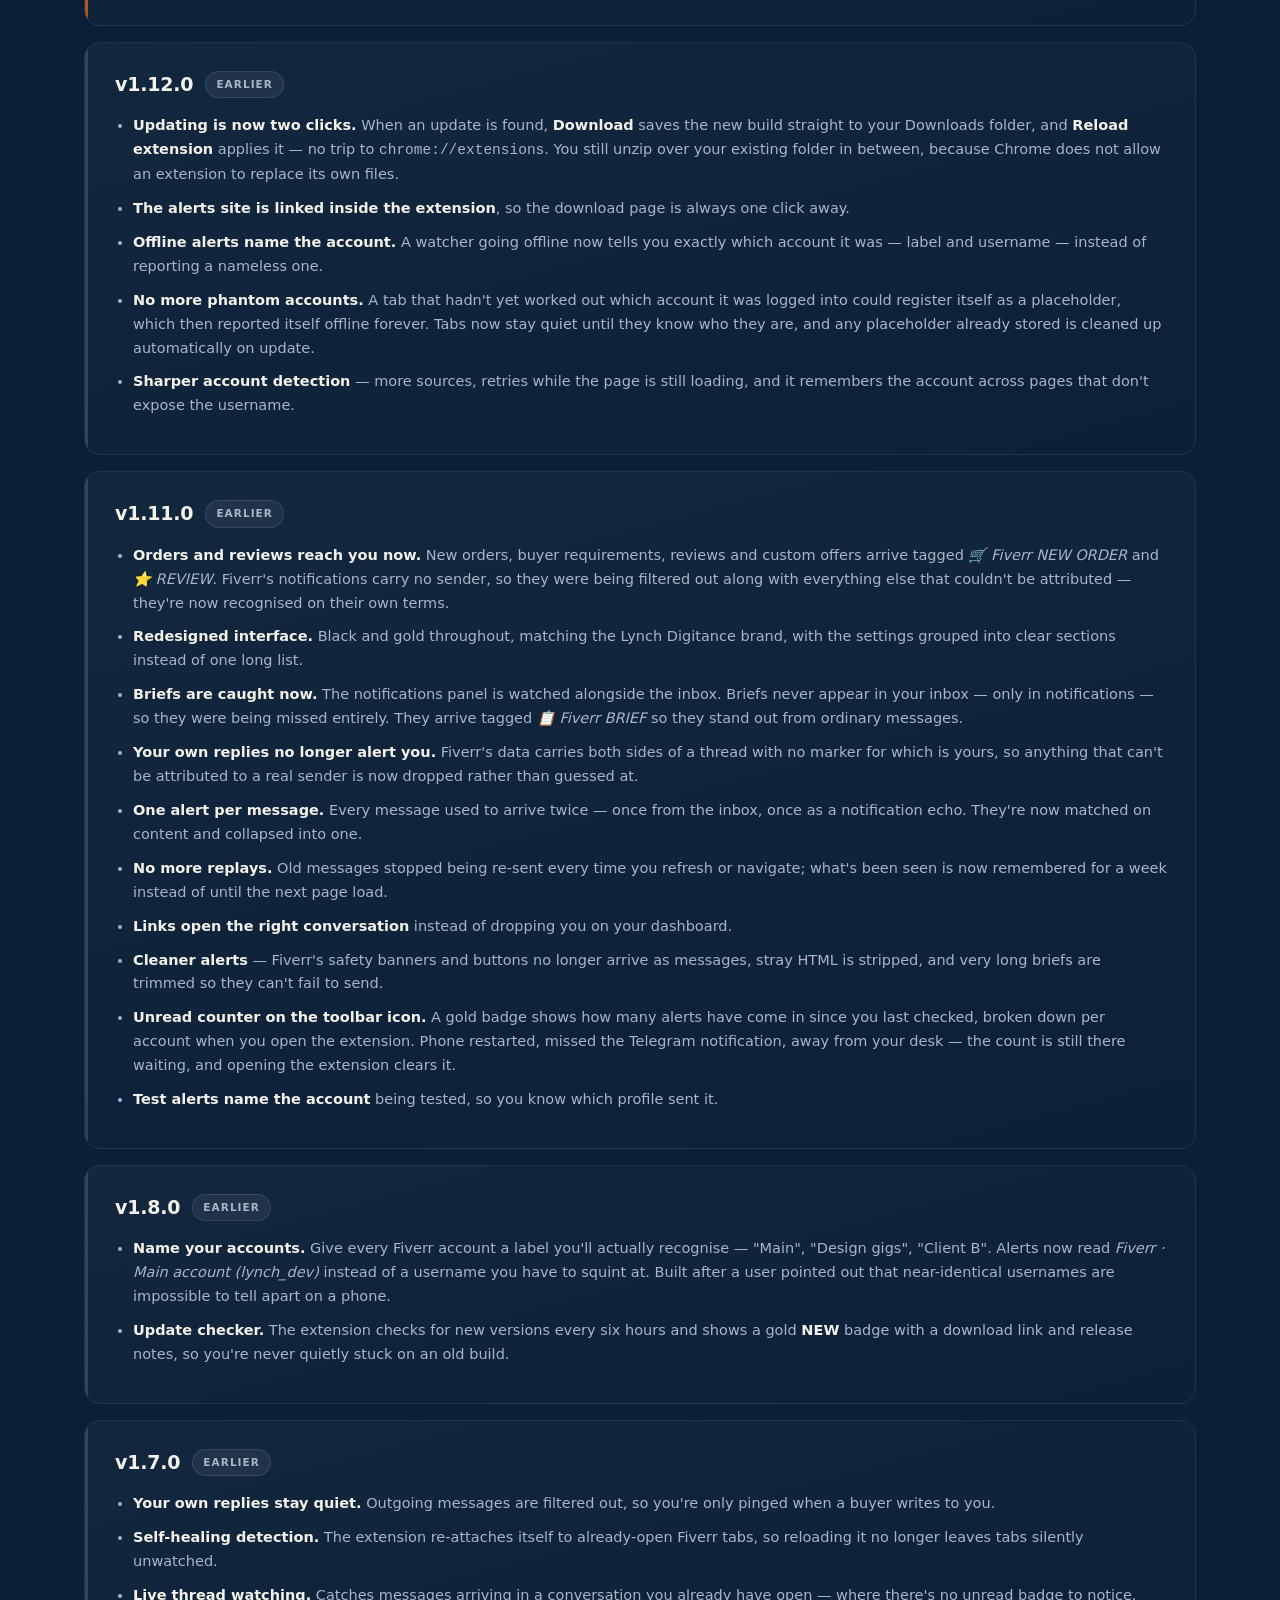
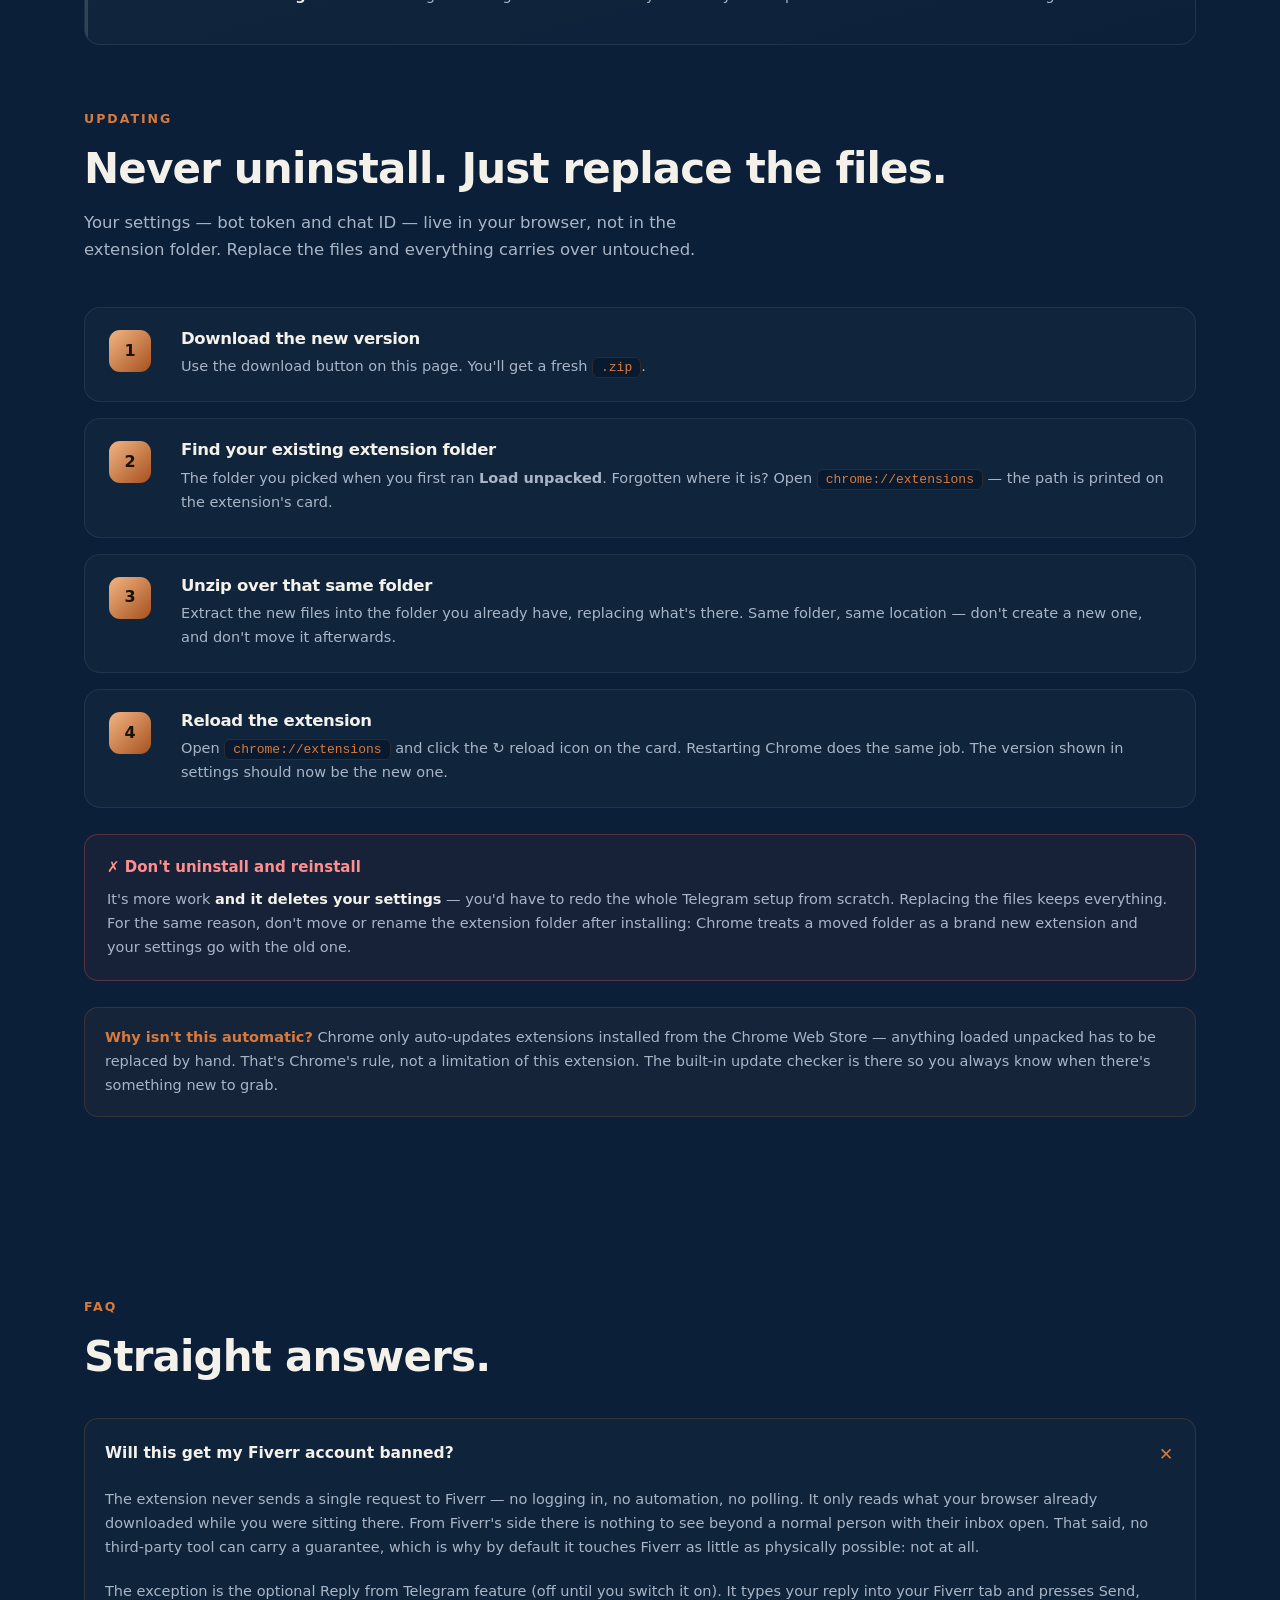
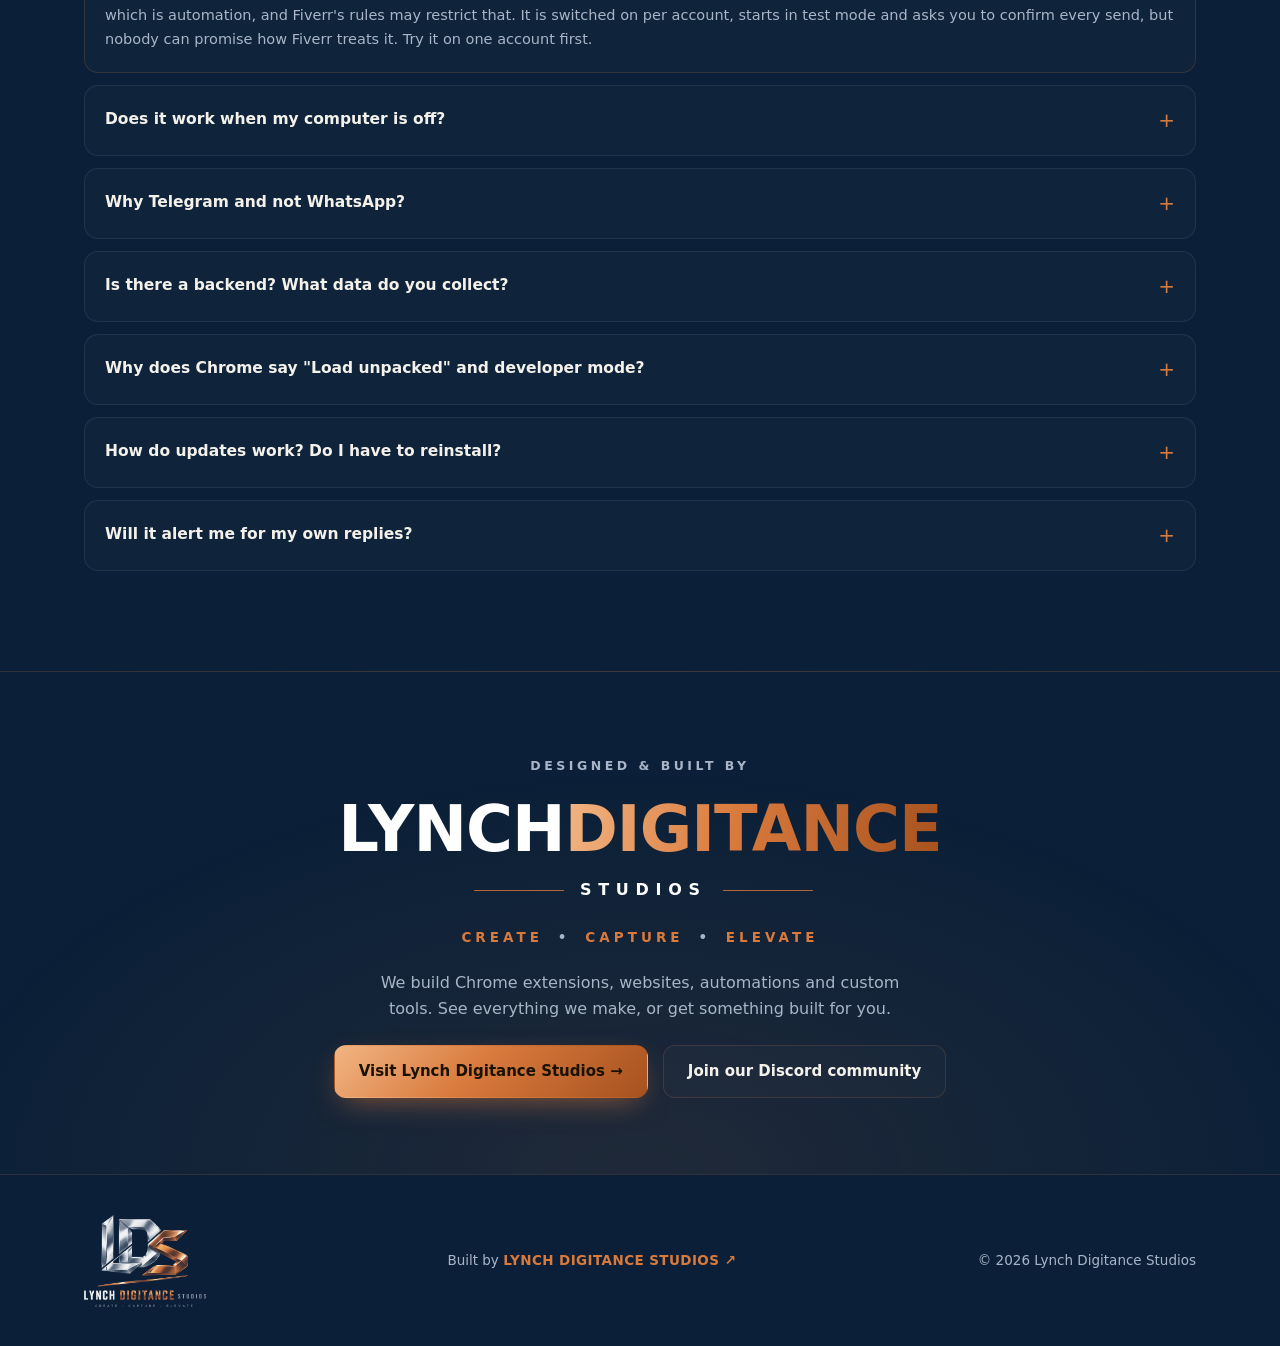
==== commit 33a27b17: "Restore coming-soon strip at top; lead v1.16 banner with files + buyer online" ====
--- a/index.html
+++ b/index.html
@@ -226,6 +226,12 @@
 .rel-h{font-size:12.5px;font-weight:800;letter-spacing:.14em;text-transform:uppercase;color:var(--muted);margin:38px 0 14px}
 
 /* ---------- coming-soon strip ---------- */
+.soonbar{position:relative;z-index:40;background:linear-gradient(90deg,rgba(217,122,61,.2),rgba(217,122,61,.05));border-bottom:1px solid var(--line)}
+.soon-in{display:flex;align-items:center;gap:12px;padding-top:9px;padding-bottom:9px;flex-wrap:wrap;font-size:13.5px;color:var(--muted)}
+.soon-tag{flex:0 0 auto;background:linear-gradient(135deg,var(--gold-lt),var(--gold-dk));color:#2a1505;font-weight:800;font-size:10.5px;letter-spacing:.09em;padding:3px 9px;border-radius:6px}
+.soon-txt b{color:var(--text);font-weight:700}
+.soon-link{margin-left:auto;color:var(--gold);font-weight:700;text-decoration:none;white-space:nowrap}
+.soon-link:hover{text-decoration:underline}
 
 /* ---------- update steps ---------- */
 .warn{
@@ -467,6 +473,14 @@
   </nav>
 </header>
 
+<div class="soonbar" role="note" aria-label="Upcoming update">
+  <div class="wrap soon-in">
+    <span class="soon-tag">COMING SOON</span>
+    <span class="soon-txt"><b>v1.16.0</b> — faster Telegram replies, buyer-online alerts, files on Telegram, off-platform warnings.</span>
+    <a class="soon-link" href="#v116">See everything ↓</a>
+  </div>
+</div>
+
 <main id="top">
 
 <!-- ================= HERO ================= -->
@@ -530,14 +544,14 @@
       <div class="rb-grid">
         <div>
           <span class="rb-tag">★ Major update · v1.16.0 — coming soon</span>
-          <h2>Reply in seconds. <span class="grad">Know the moment a buyer is online.</span></h2>
-          <p class="sub">The next build of Lynch Digitance Alerts: the ↩️ Reply button answers in seconds, 🟢 online pings tell you a buyer is waiting, images, PDFs and videos reach your Telegram, and off-platform warnings catch risky replies before they go out.</p>
+          <h2>📎 Files forwarded to Telegram. <span class="grad">Know the moment a buyer is online.</span></h2>
+          <p class="sub">The next build of Lynch Digitance Alerts: images, PDFs and videos sent on Fiverr reach your Telegram with the alert, 🟢 online pings tell you a buyer is waiting, off-platform warnings catch risky replies before they go out, and the ↩️ Reply button is faster with its failures fixed.</p>
           <div class="rb-chips">
-            <span>⚡ Reply button, fixed &amp; faster</span>
+            <span>📎 Files forwarded to Telegram</span>
             <span>🟢 Buyer online — with their name</span>
-            <span>📎 Files forwarded to Telegram</span>
             <span>⚠️ Off-platform warnings</span>
             <span>Reply on by default</span>
+            <span>⚡ Reply button, fixed &amp; faster</span>
           </div>
           <div class="rb-cta">
             <a class="btn btn-primary" href="#v116">See everything ↓</a>
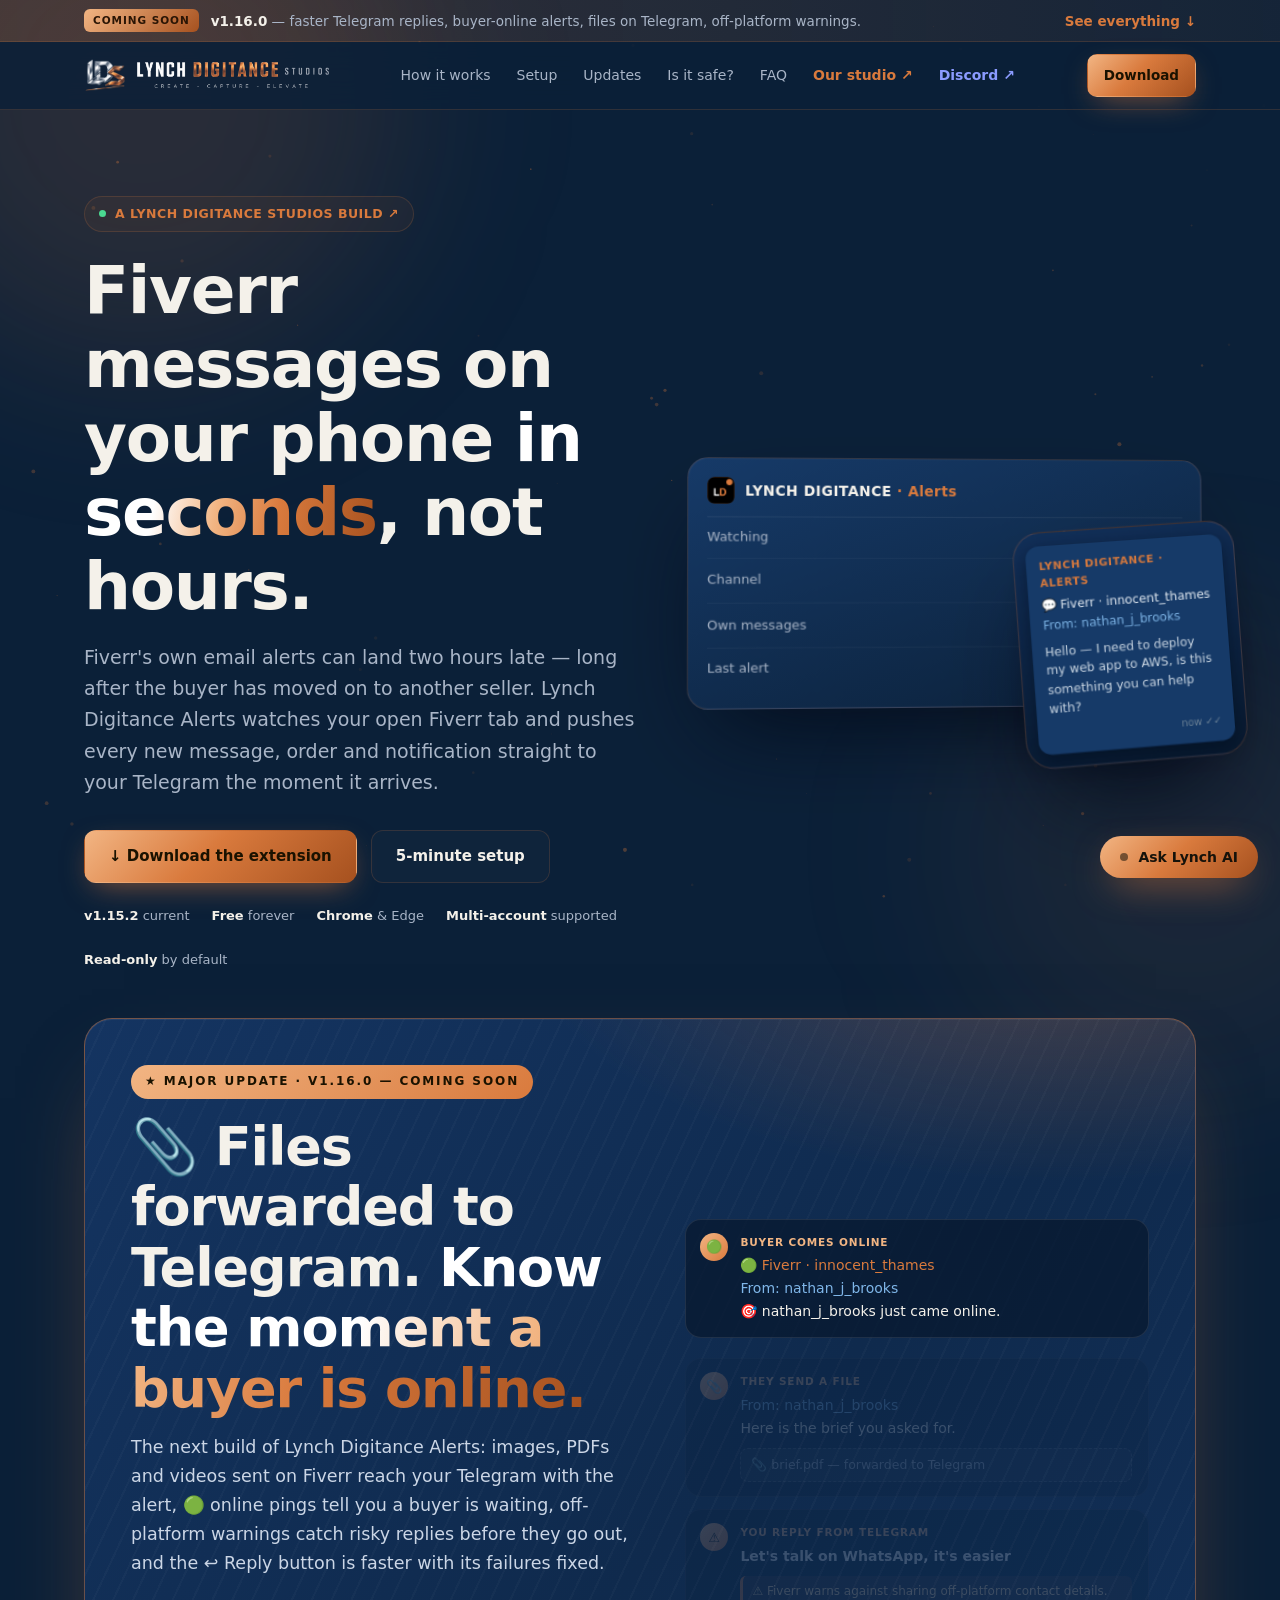
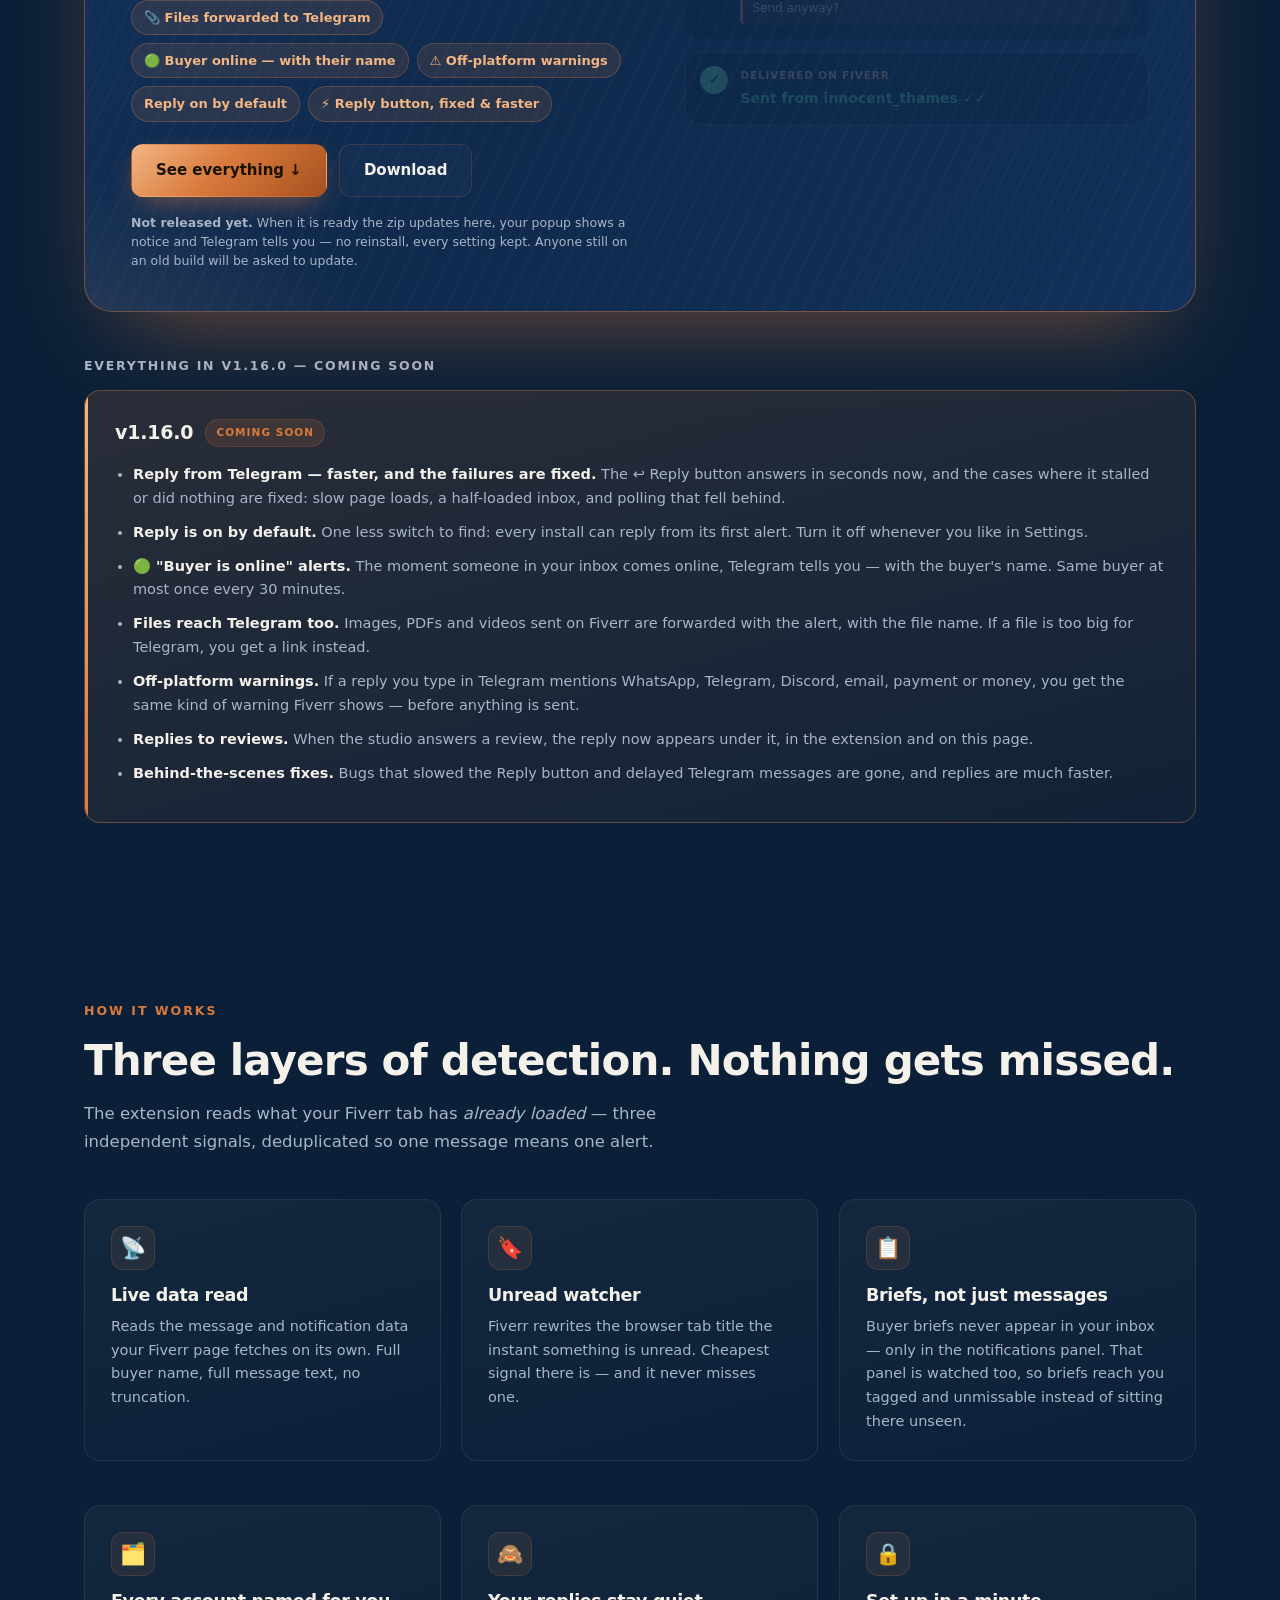
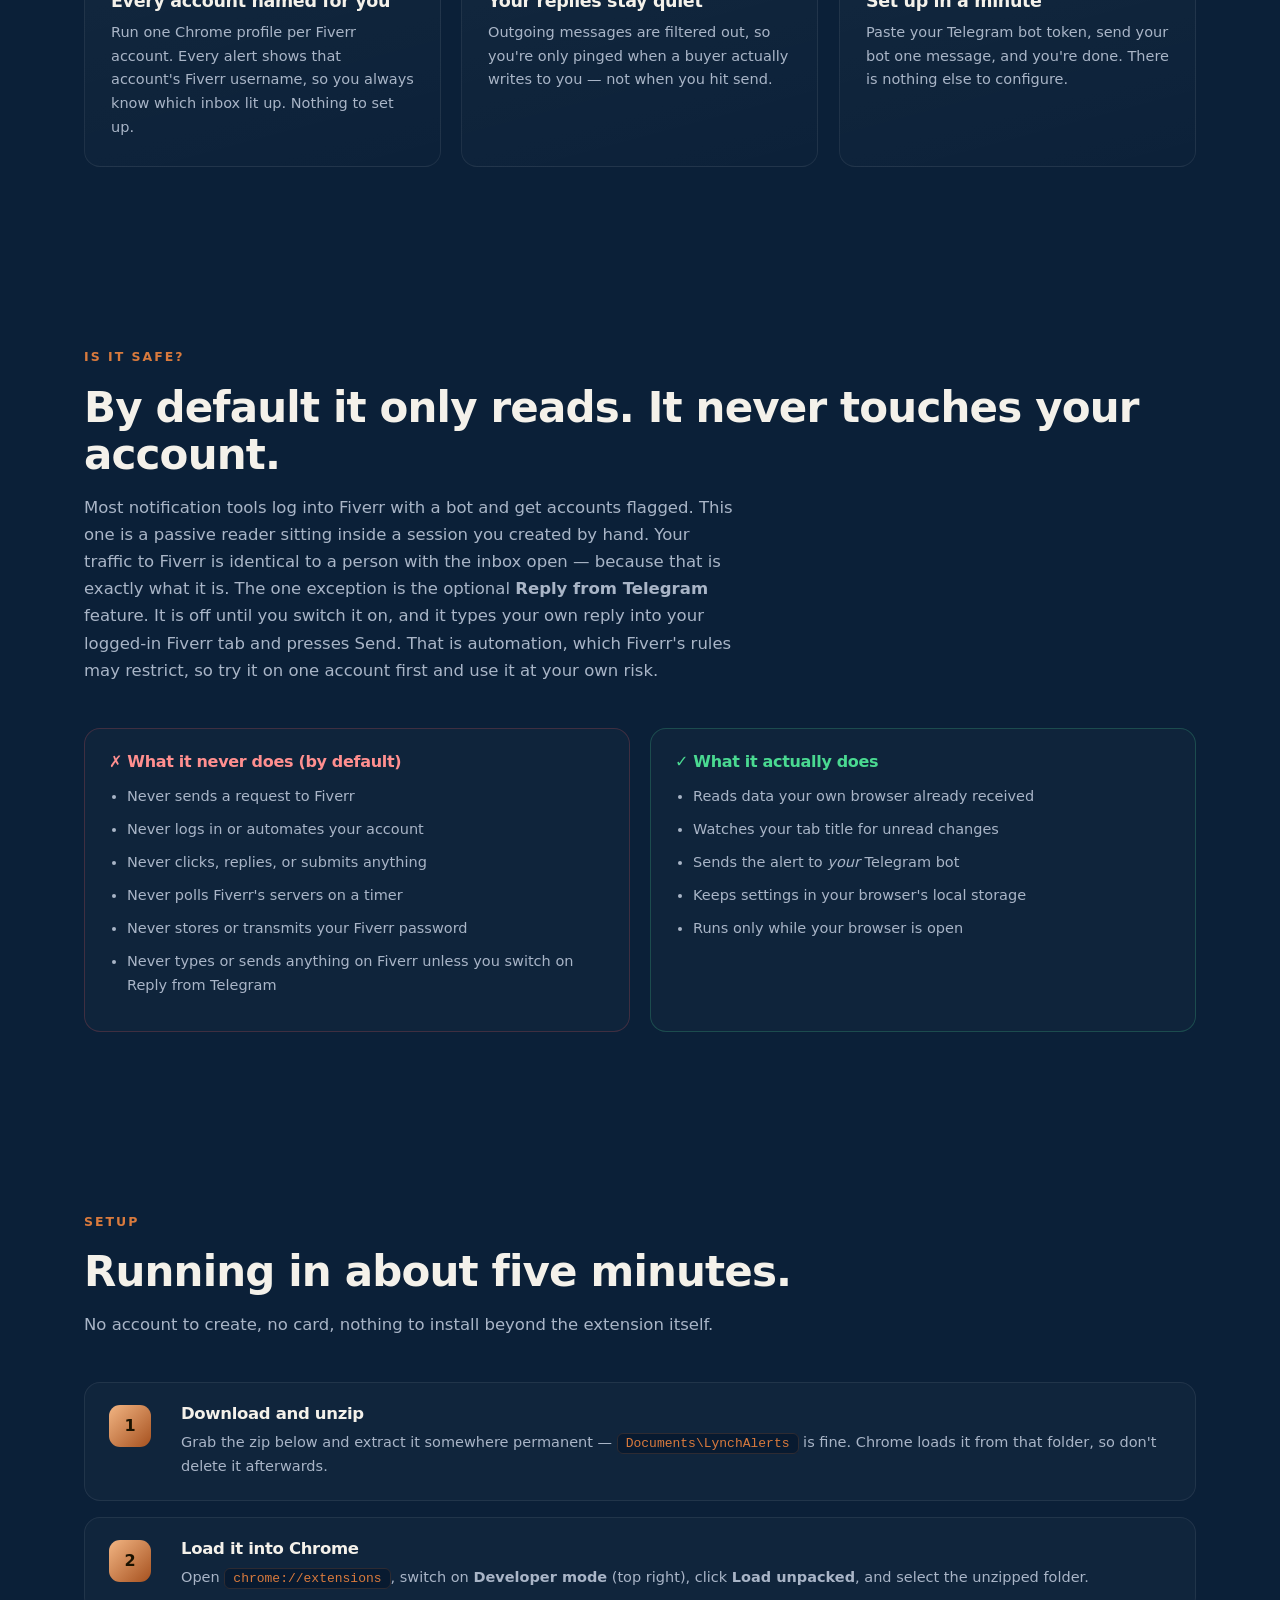
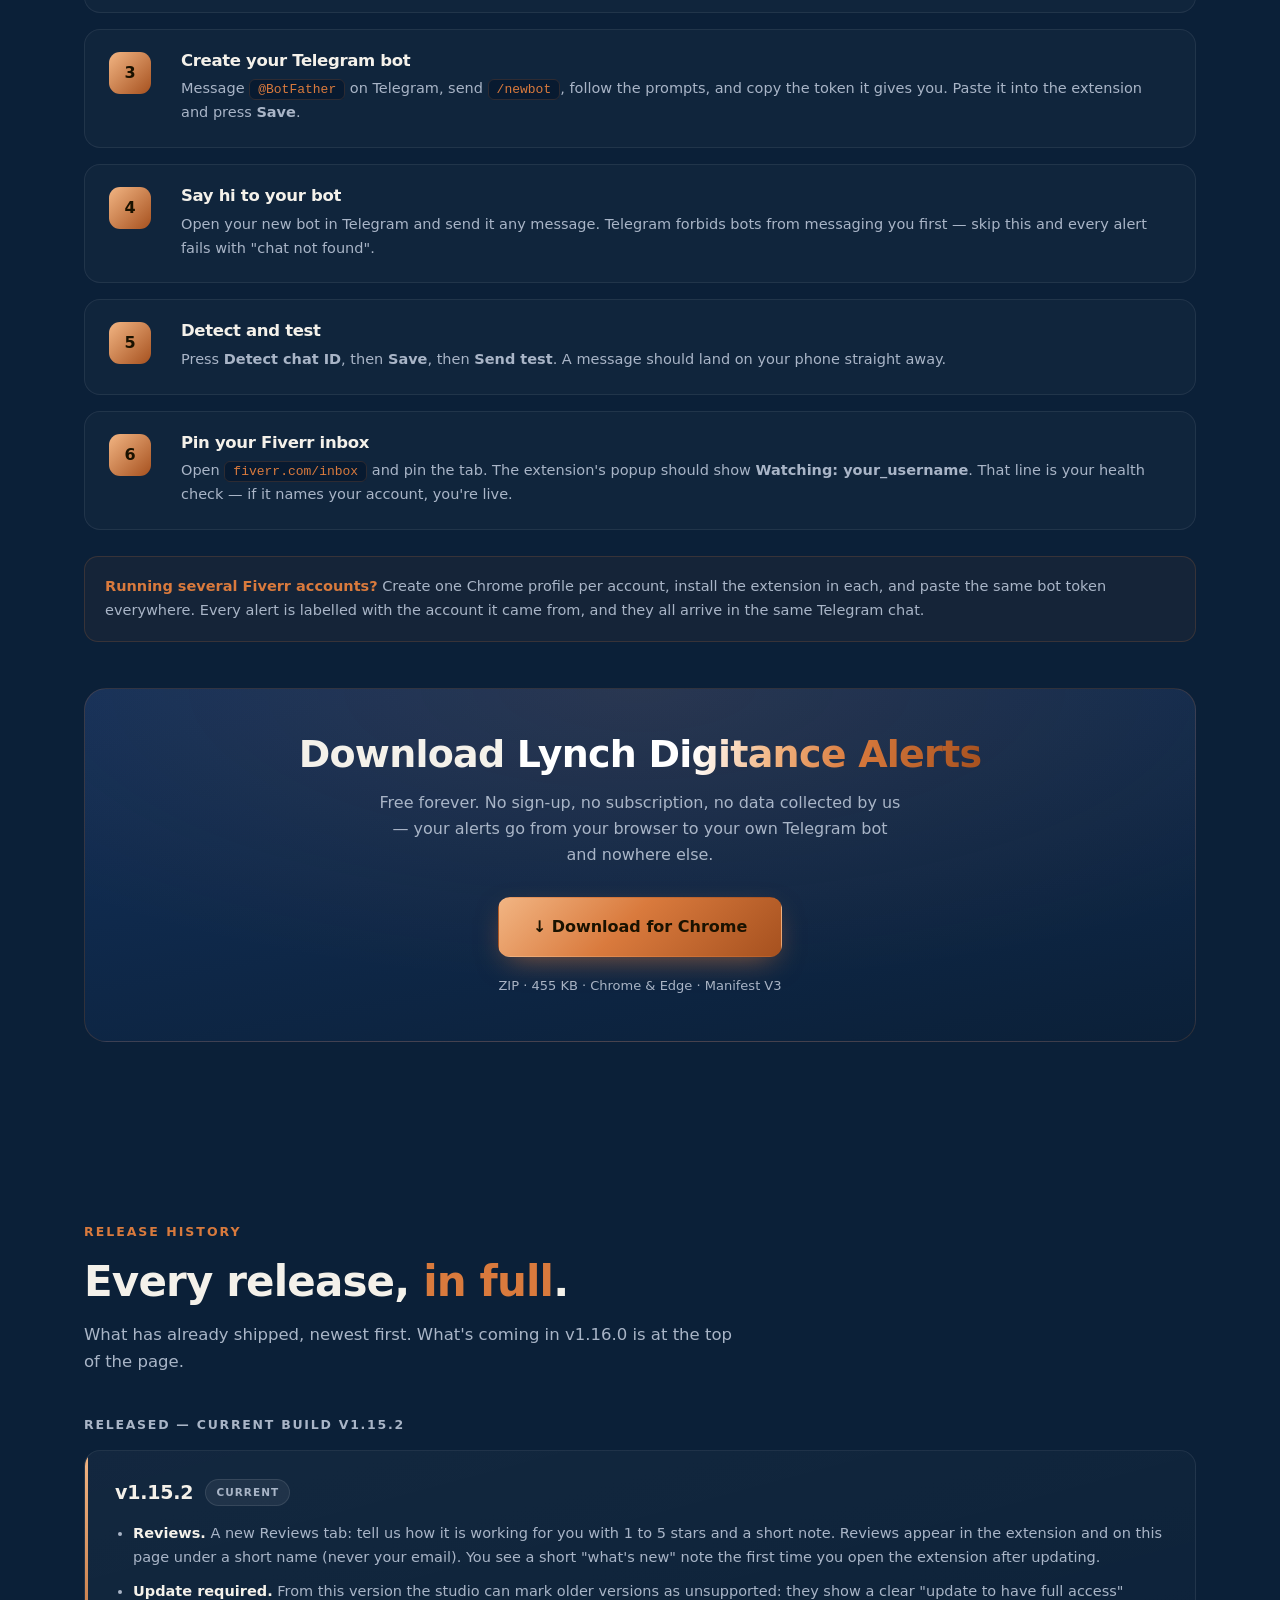
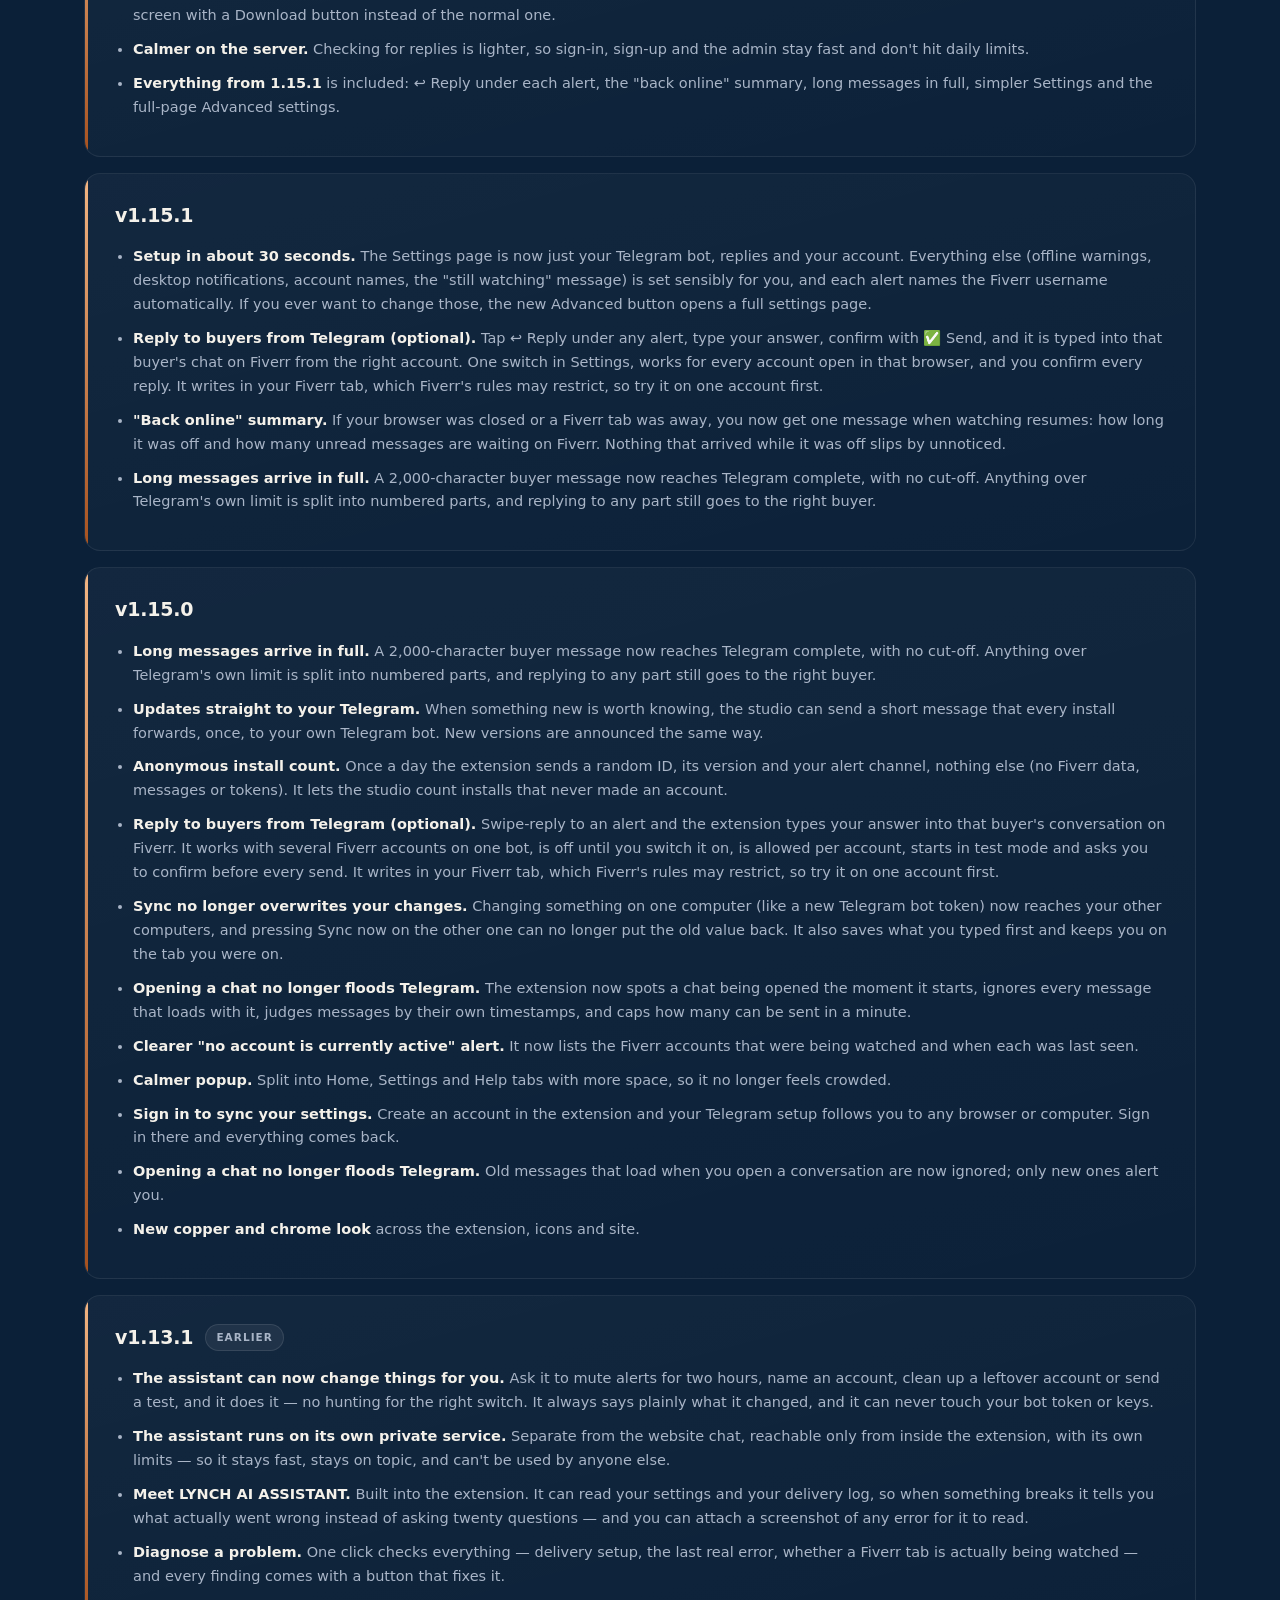
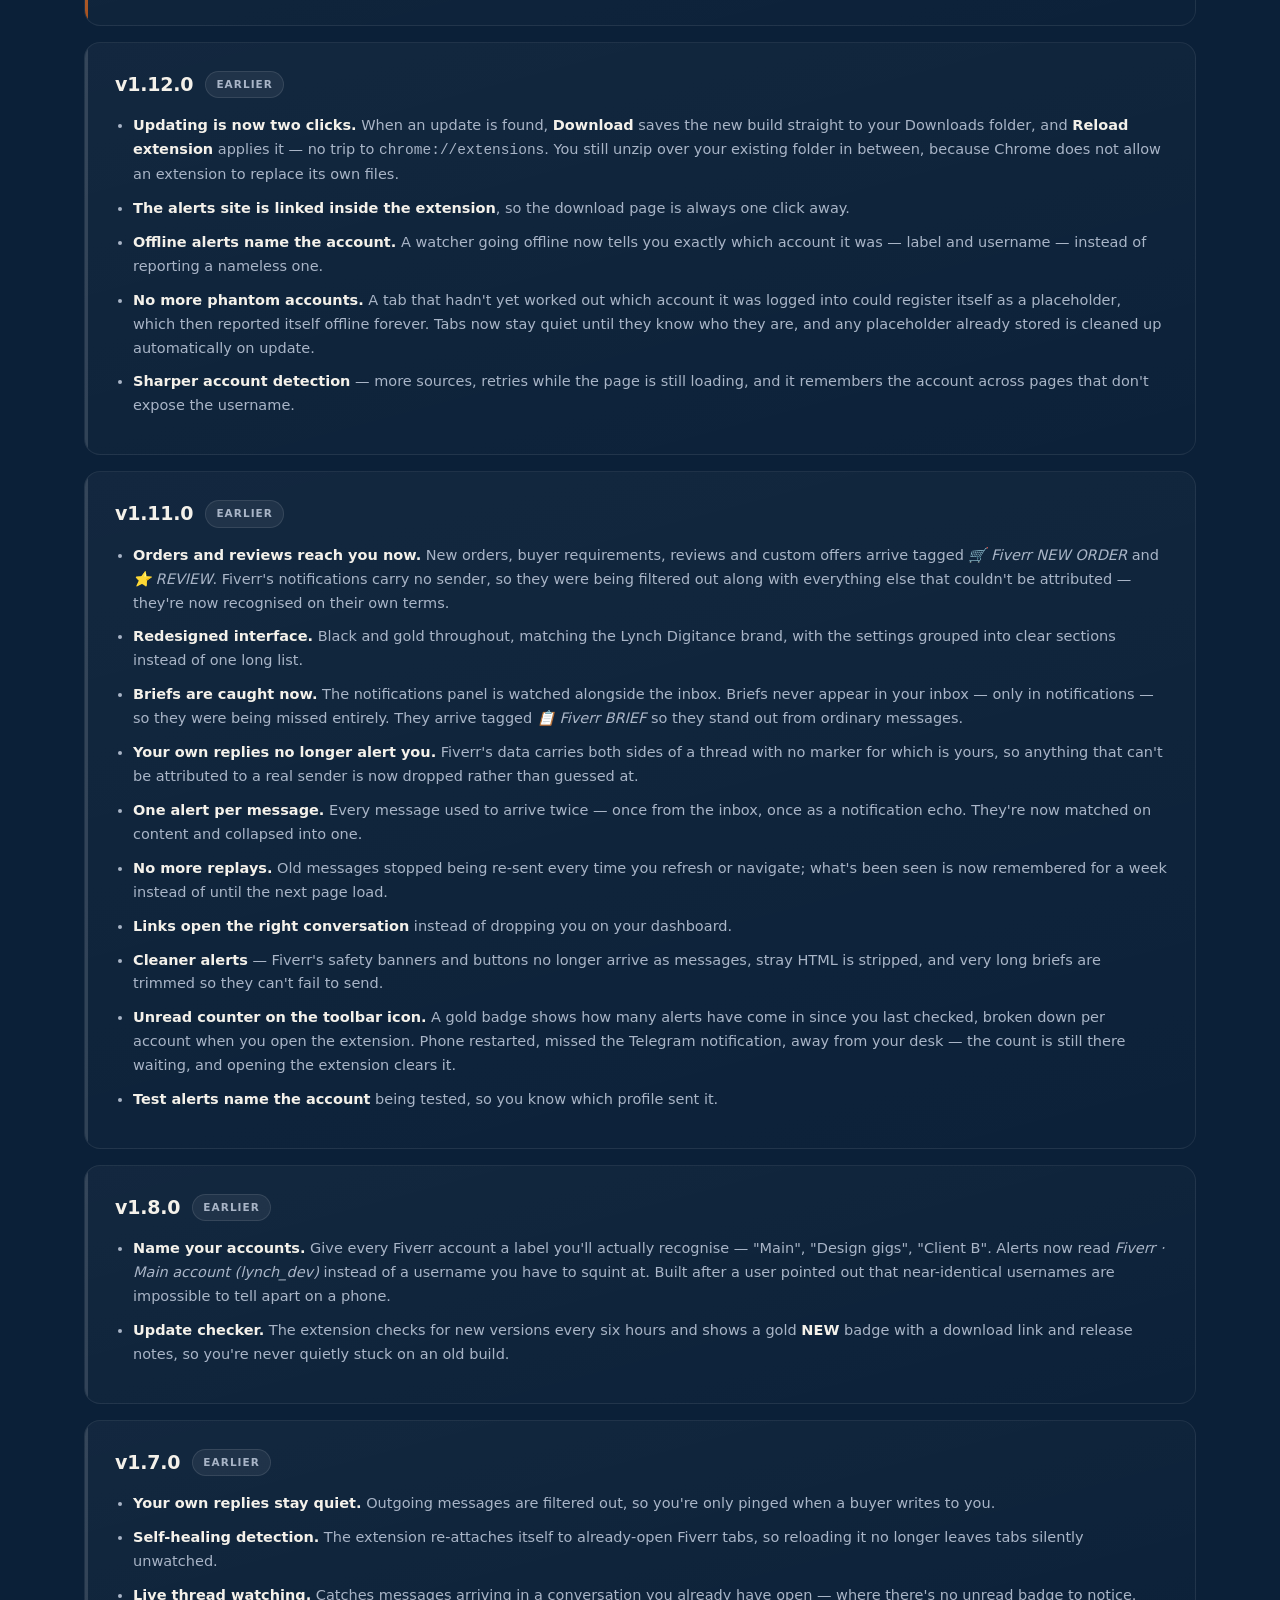
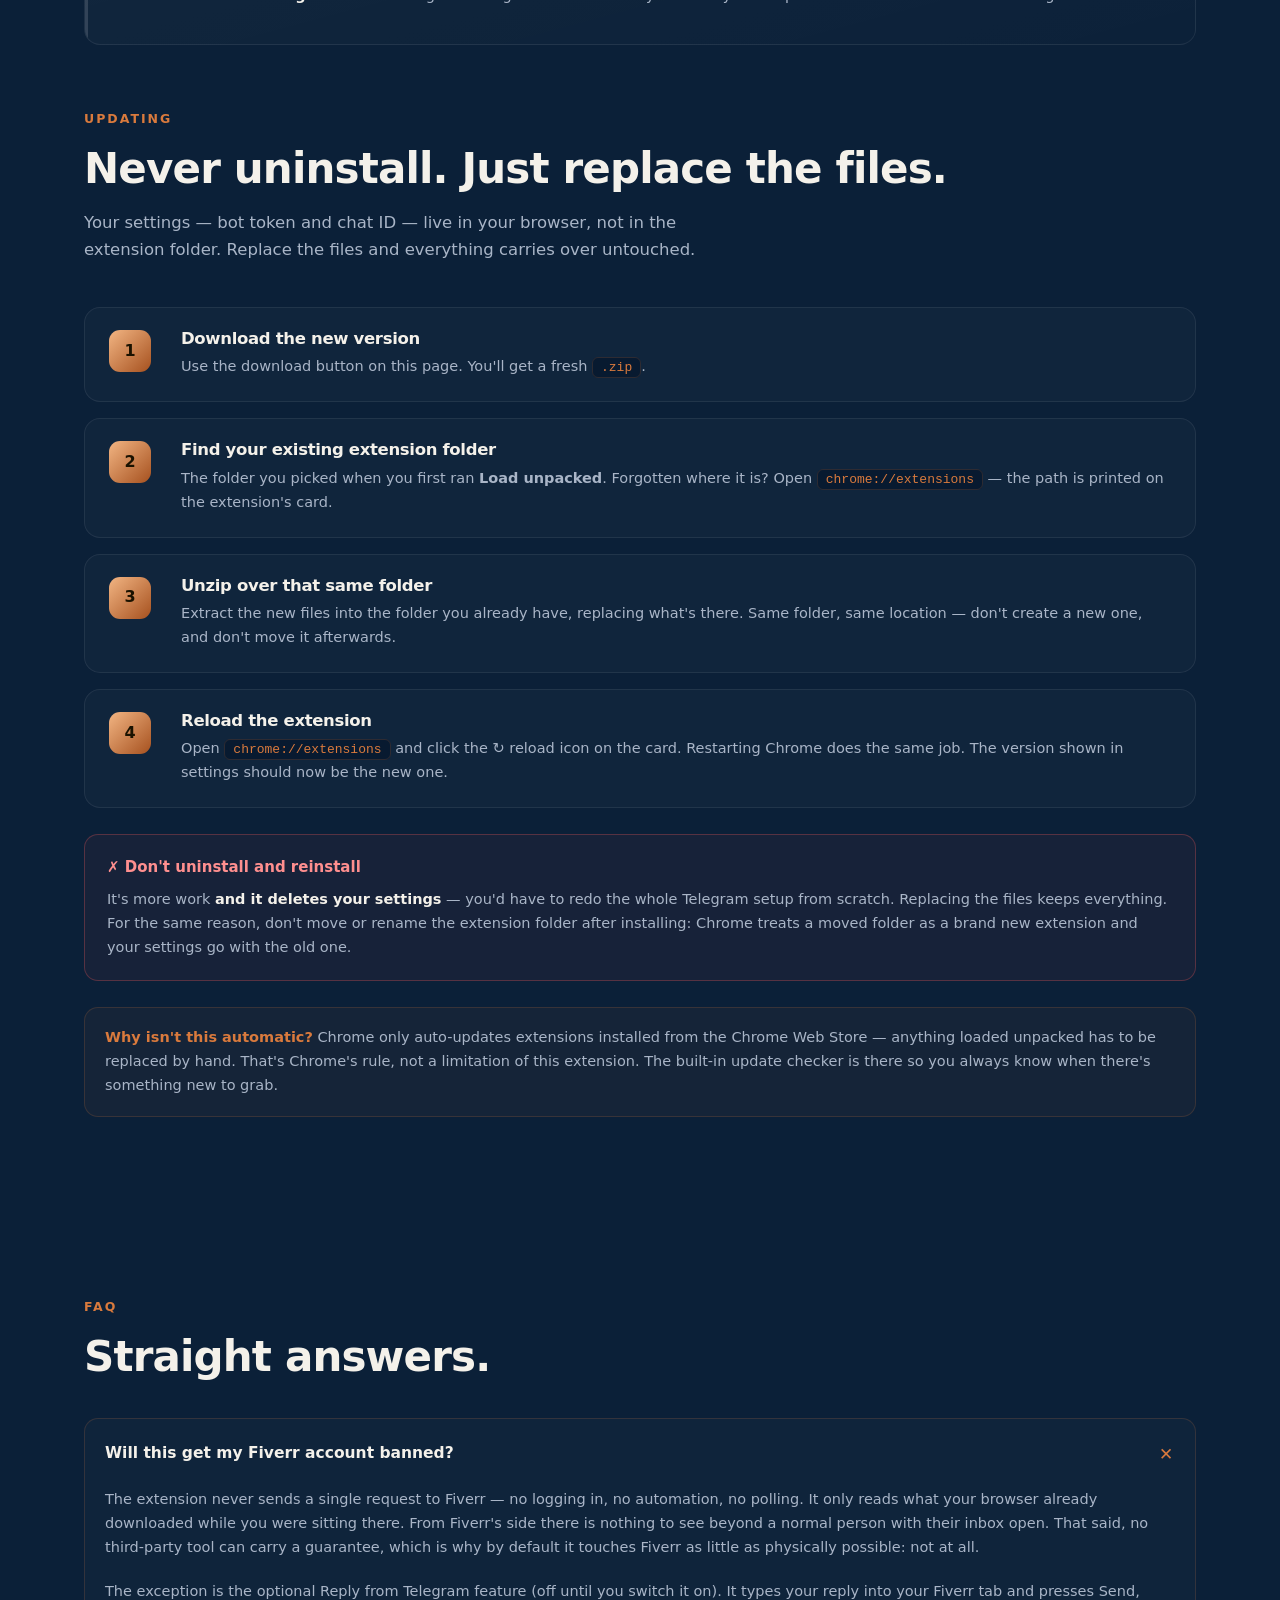
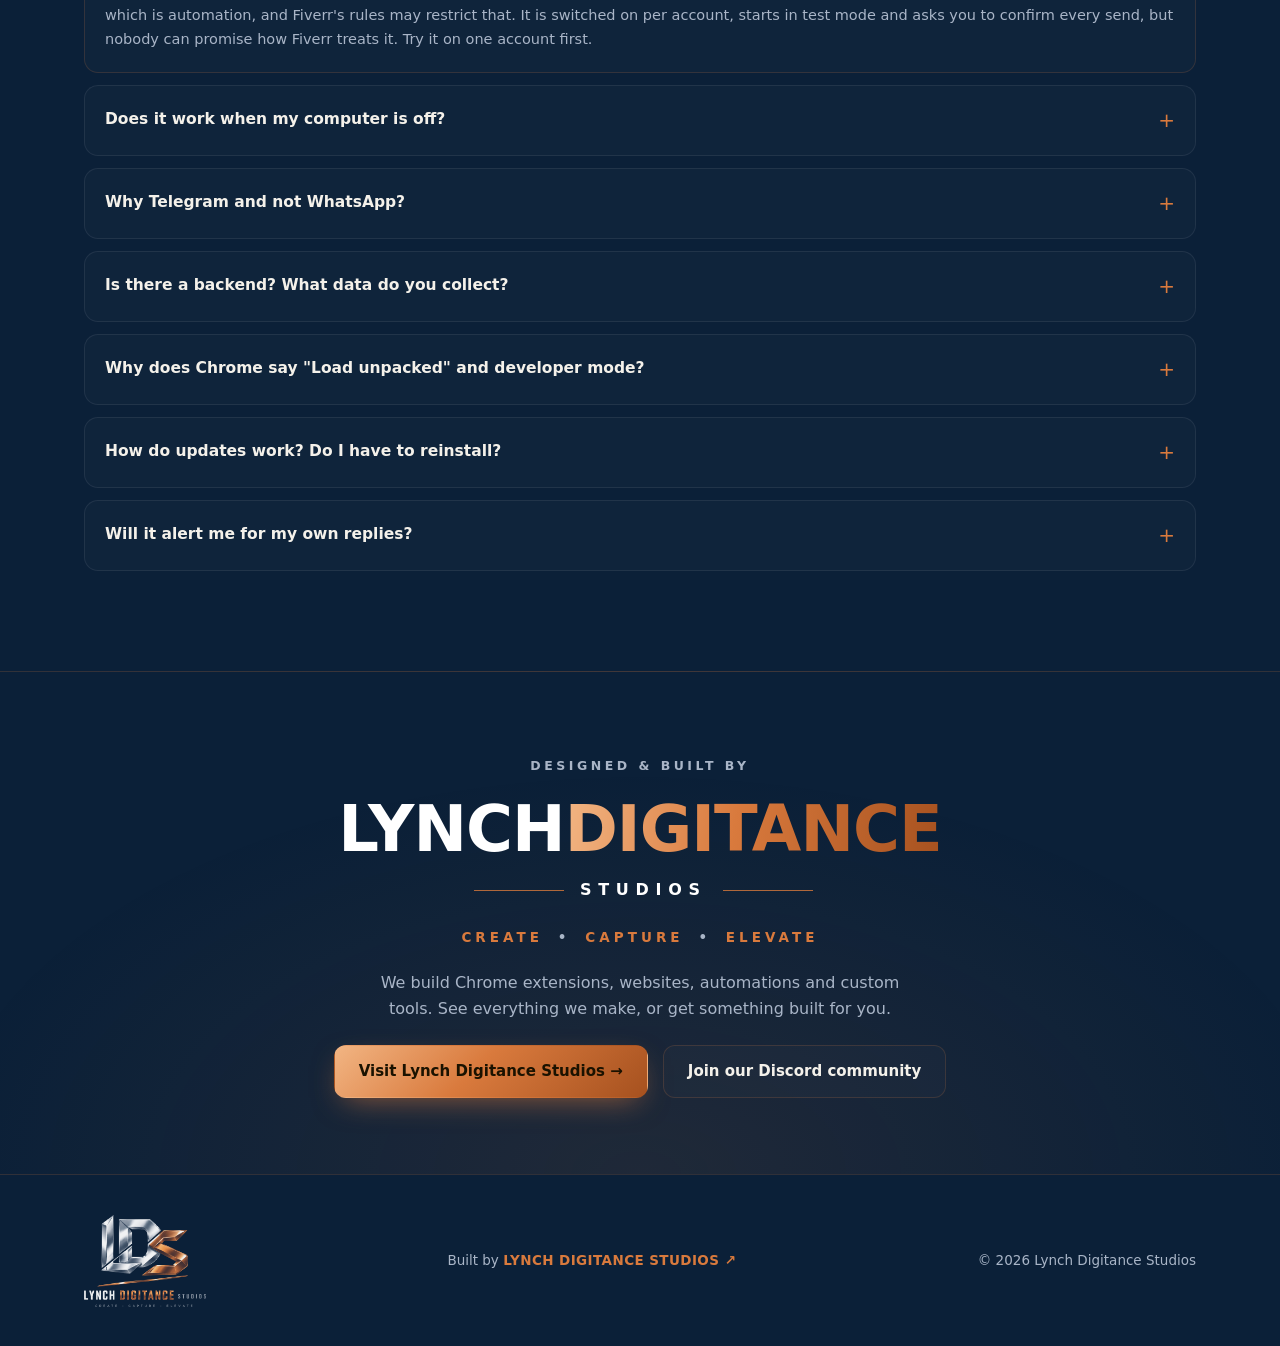
==== commit c2c3caad: "Move coming-soon strip above the header" ====
--- a/index.html
+++ b/index.html
@@ -454,6 +454,14 @@
 <div class="glow a"></div>
 <div class="glow b"></div>
 
+<div class="soonbar" role="note" aria-label="Upcoming update">
+  <div class="wrap soon-in">
+    <span class="soon-tag">COMING SOON</span>
+    <span class="soon-txt"><b>v1.16.0</b> — faster Telegram replies, buyer-online alerts, files on Telegram, off-platform warnings.</span>
+    <a class="soon-link" href="#v116">See everything ↓</a>
+  </div>
+</div>
+
 <header>
   <nav>
     <a class="brand" href="https://www.lynchdigitancestudios.workers.dev">
@@ -472,14 +480,6 @@
     <a class="btn btn-primary btn-sm" href="lynch-digitance-alerts.zip" download>Download</a>
   </nav>
 </header>
-
-<div class="soonbar" role="note" aria-label="Upcoming update">
-  <div class="wrap soon-in">
-    <span class="soon-tag">COMING SOON</span>
-    <span class="soon-txt"><b>v1.16.0</b> — faster Telegram replies, buyer-online alerts, files on Telegram, off-platform warnings.</span>
-    <a class="soon-link" href="#v116">See everything ↓</a>
-  </div>
-</div>
 
 <main id="top">
 
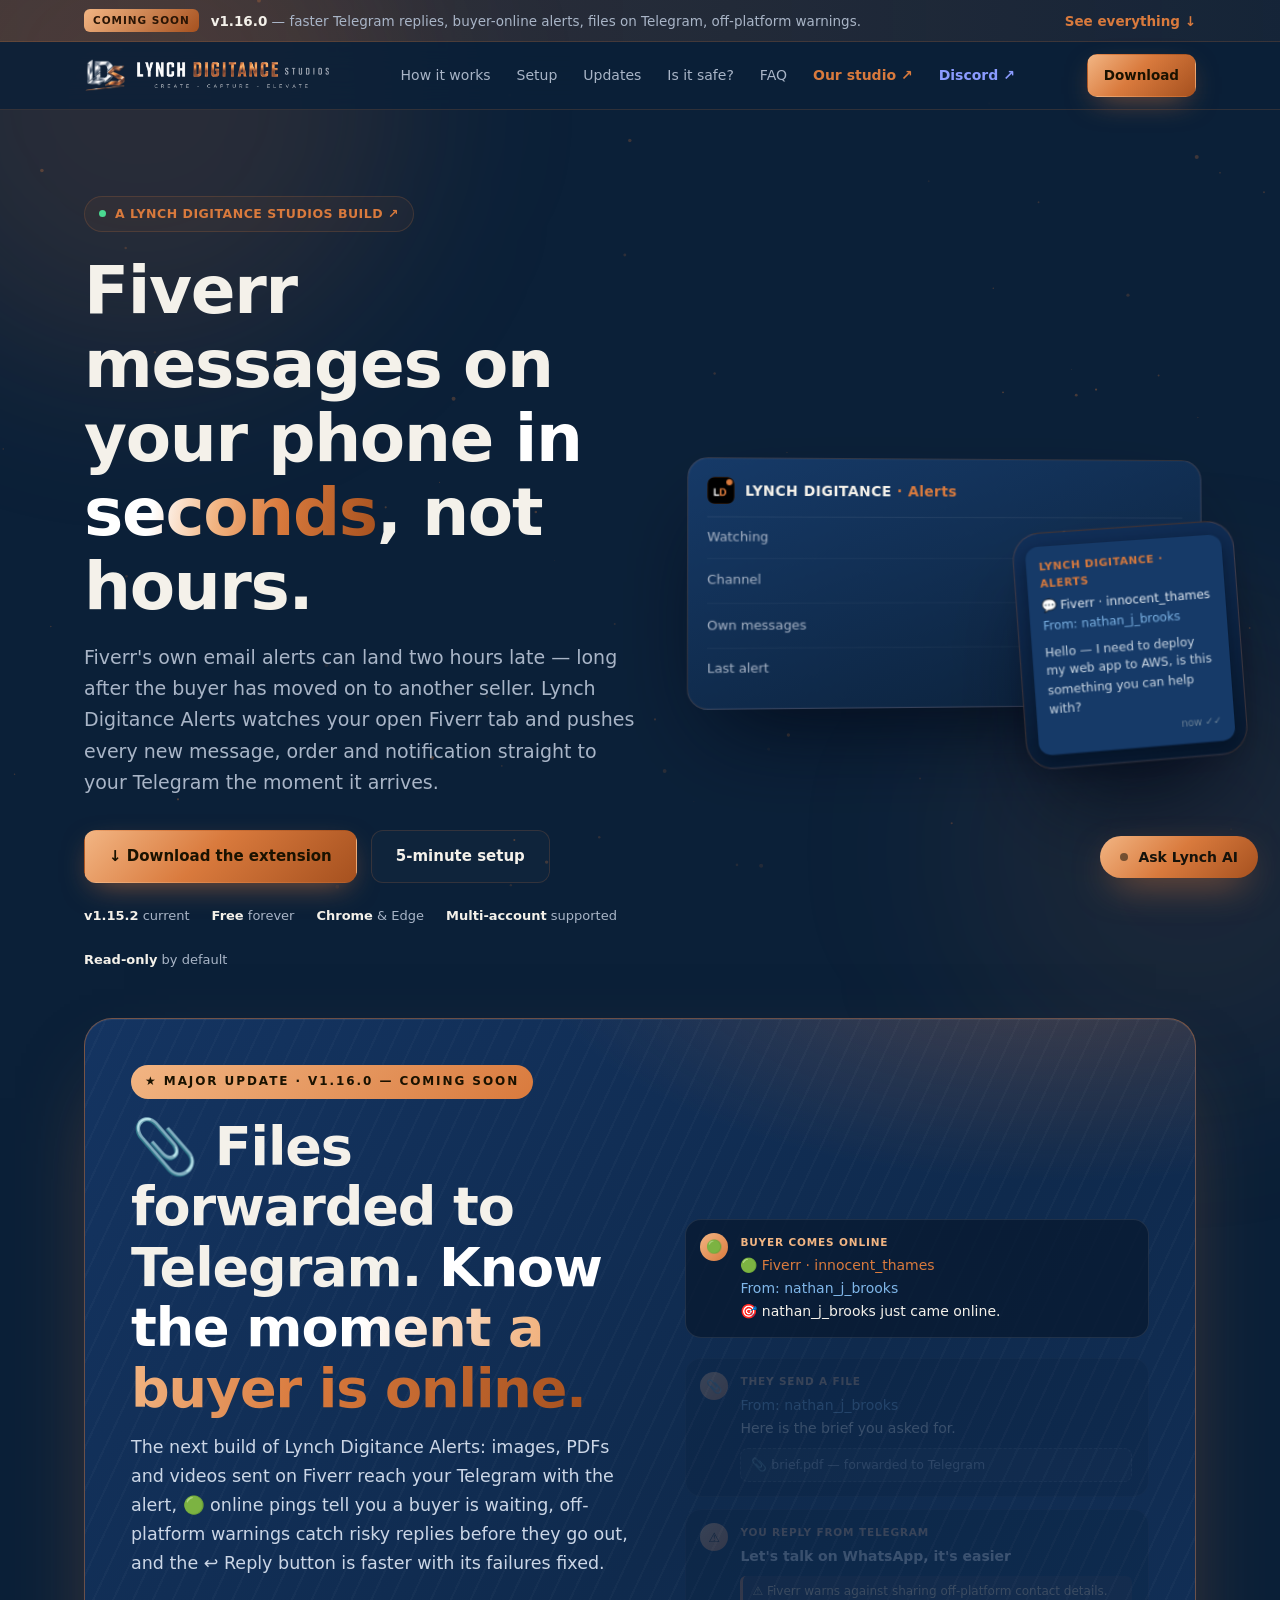
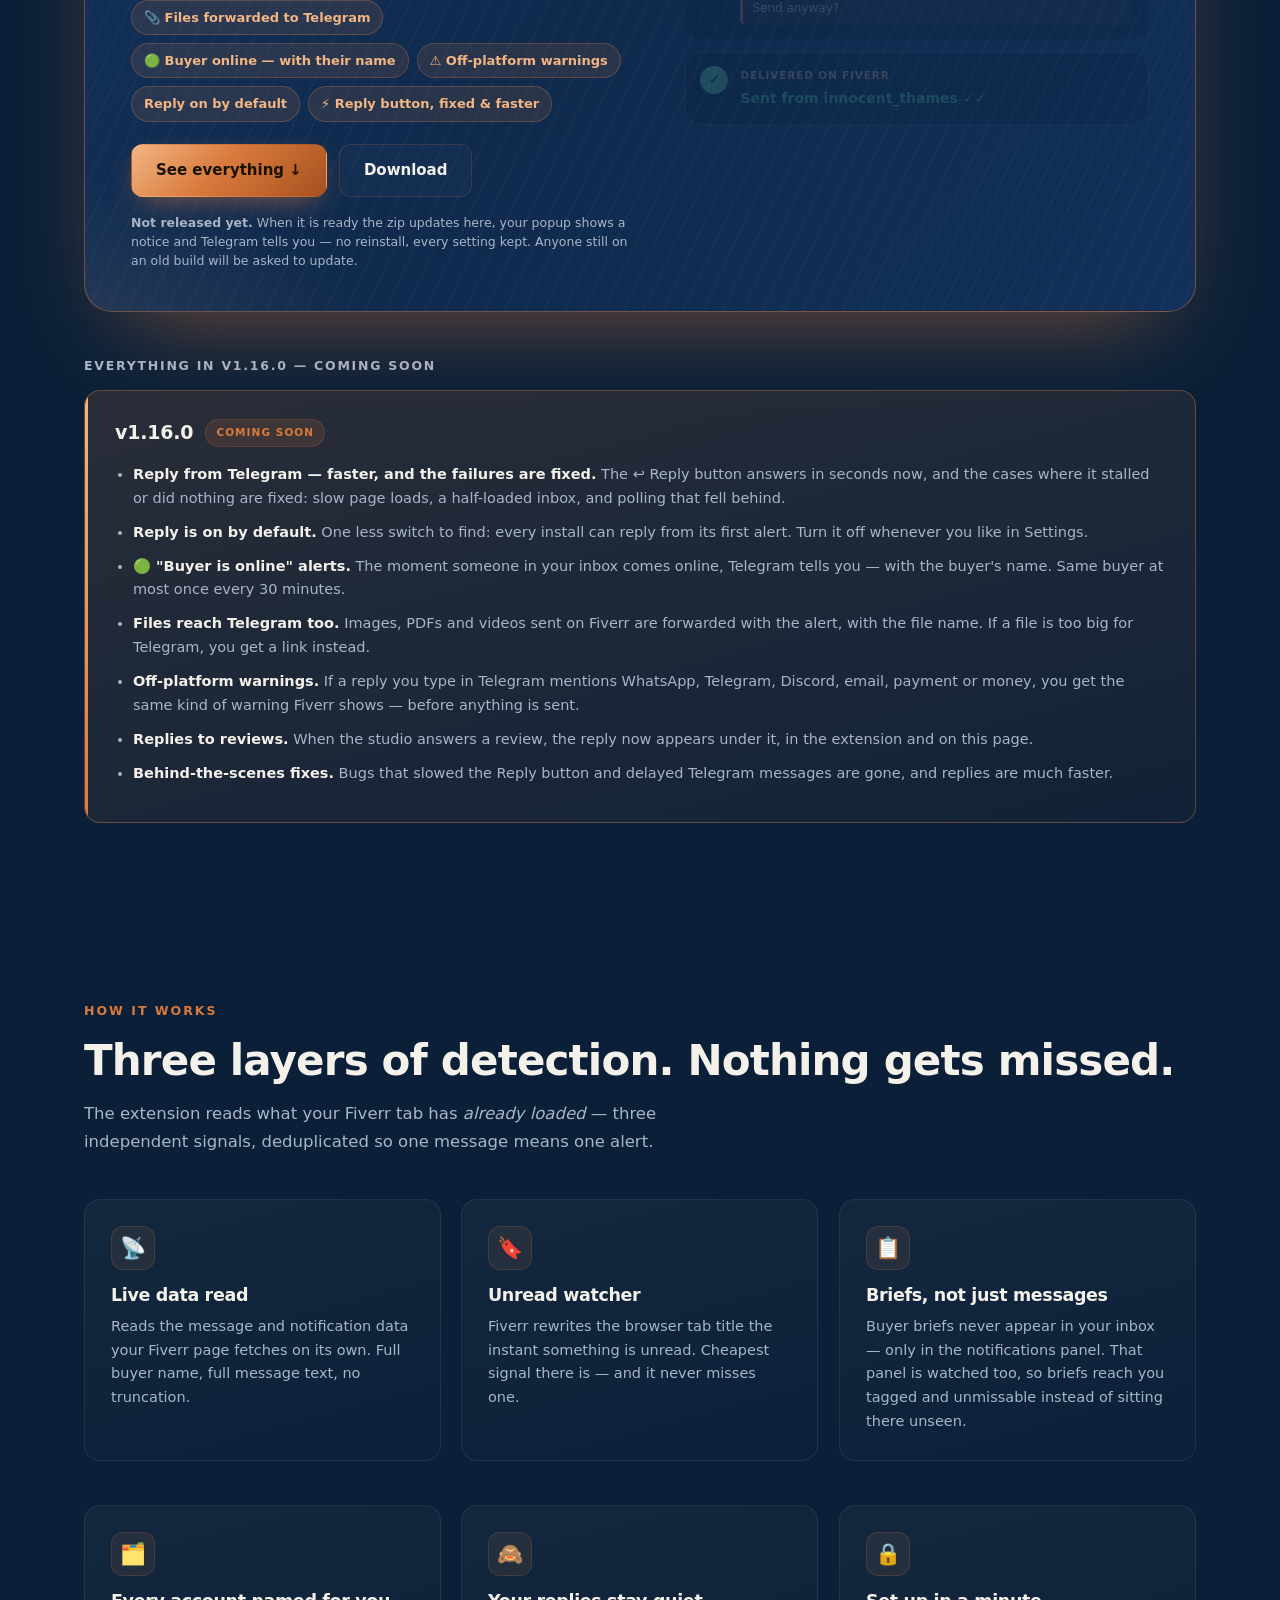
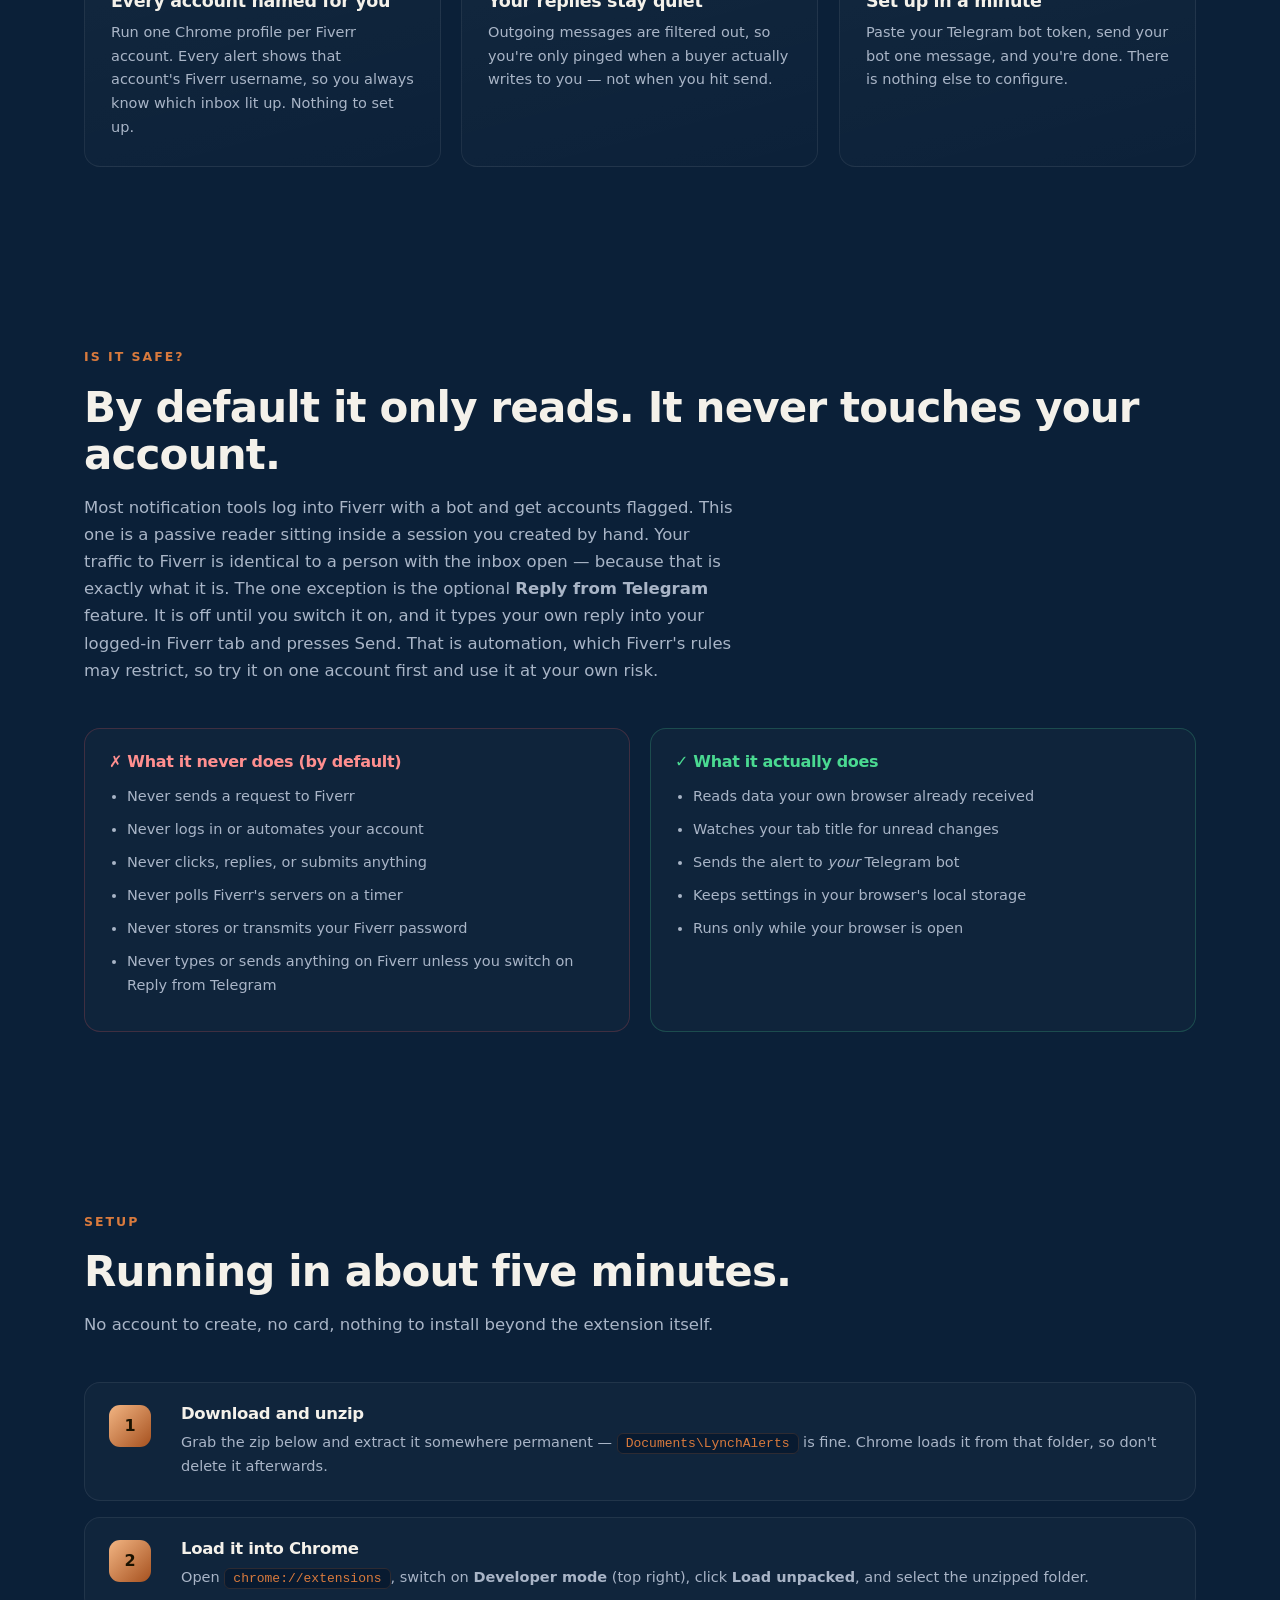
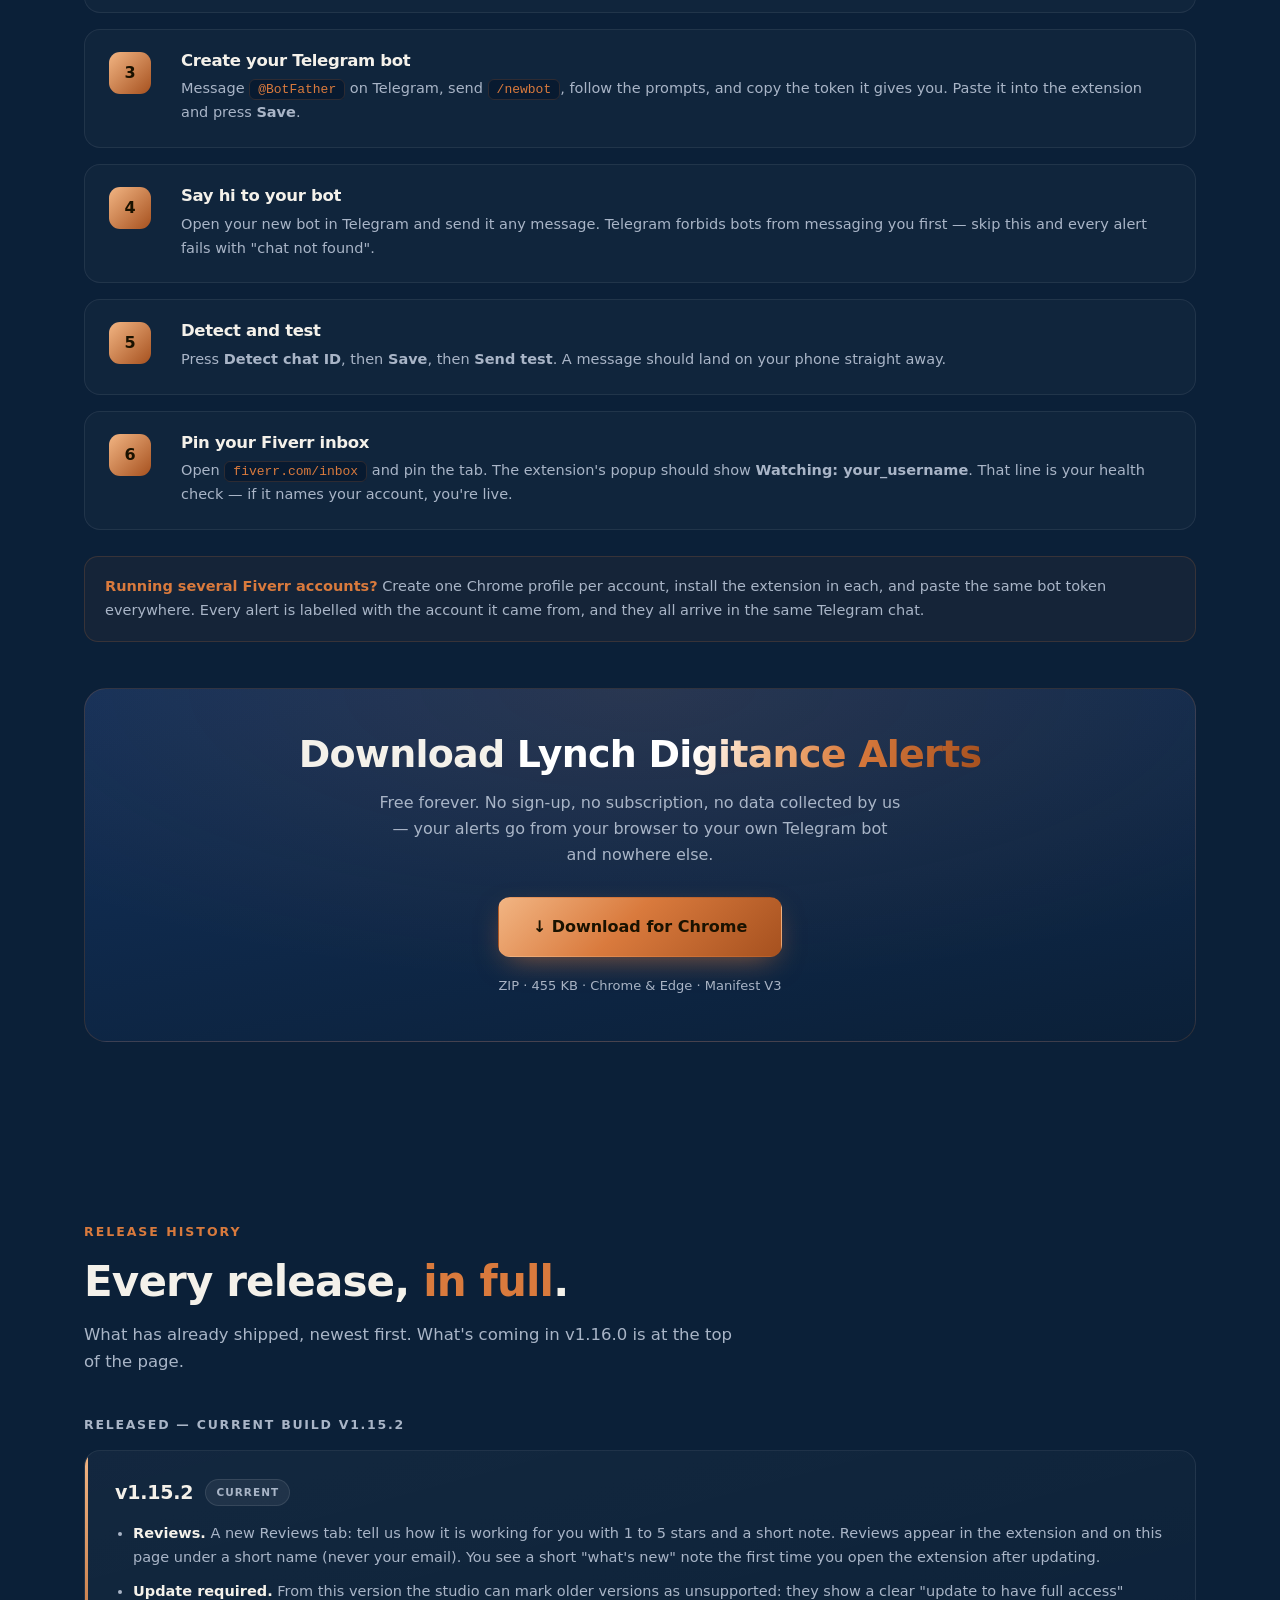
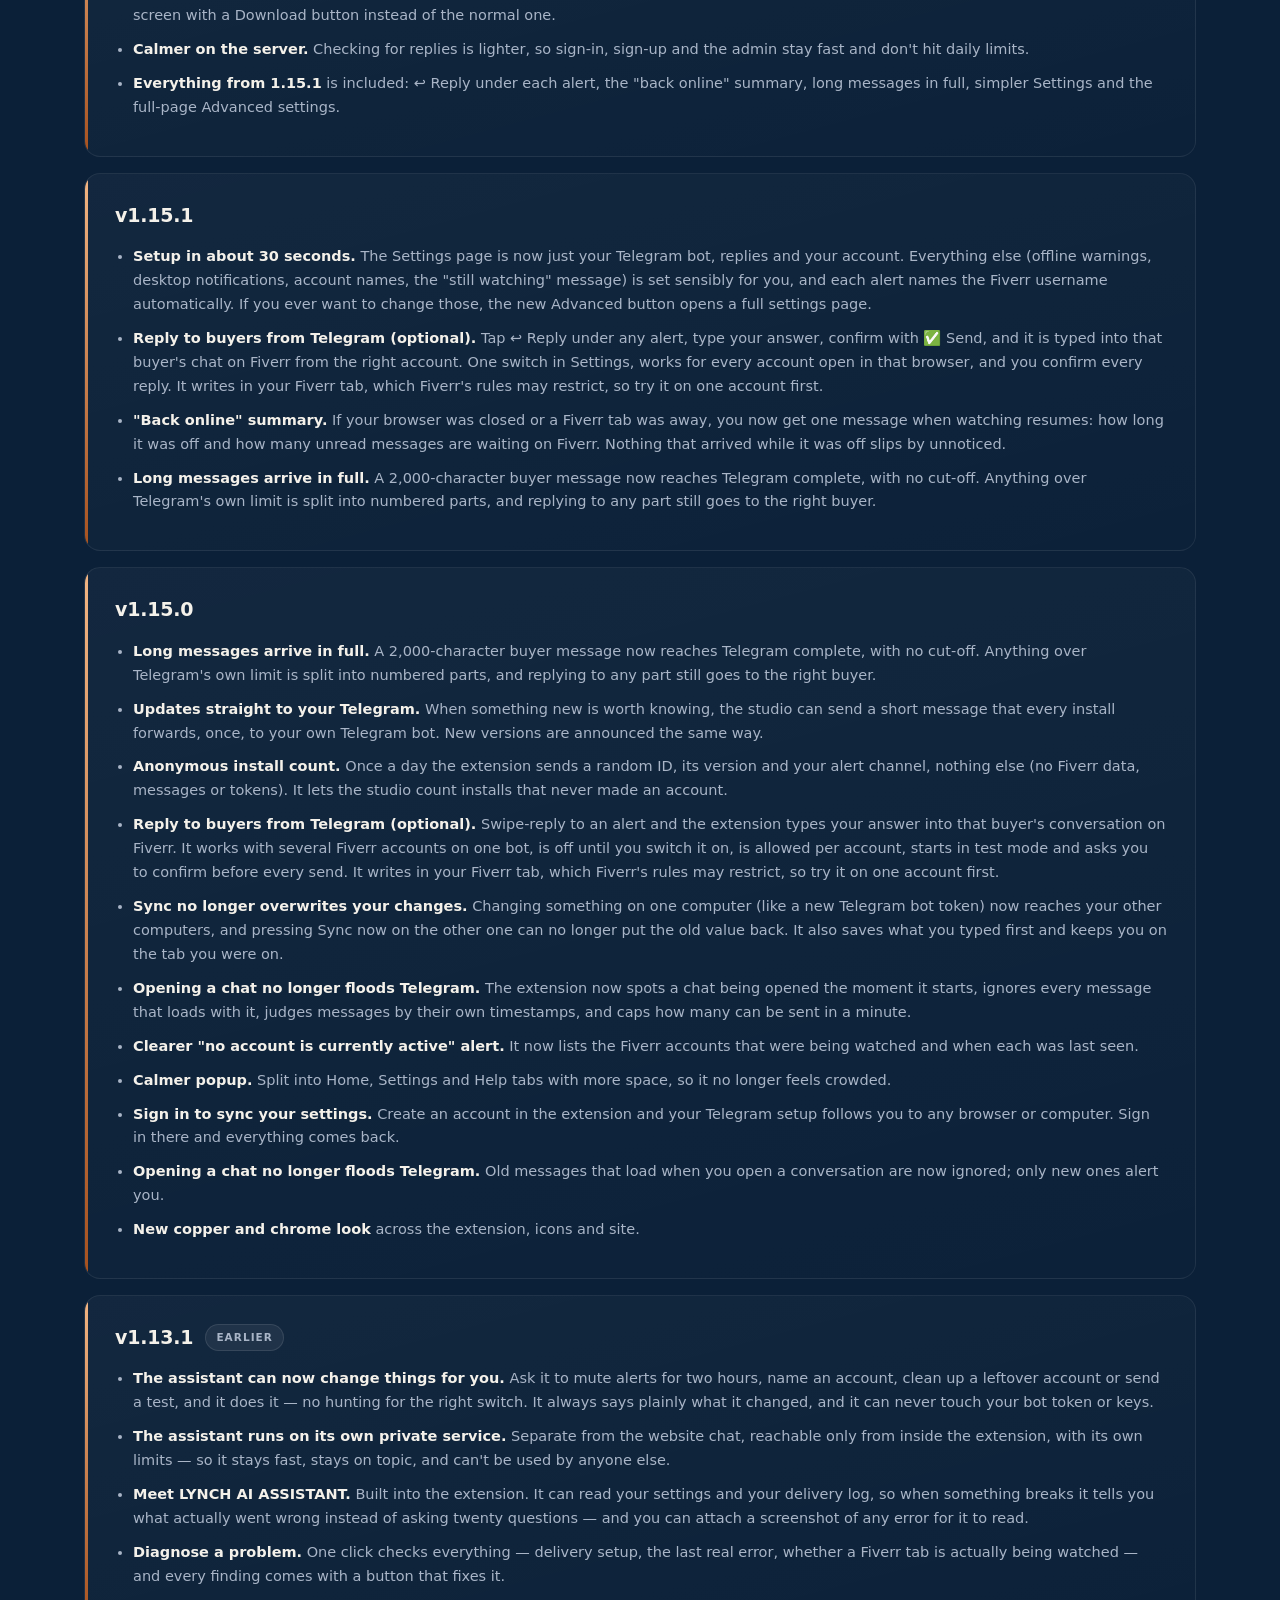
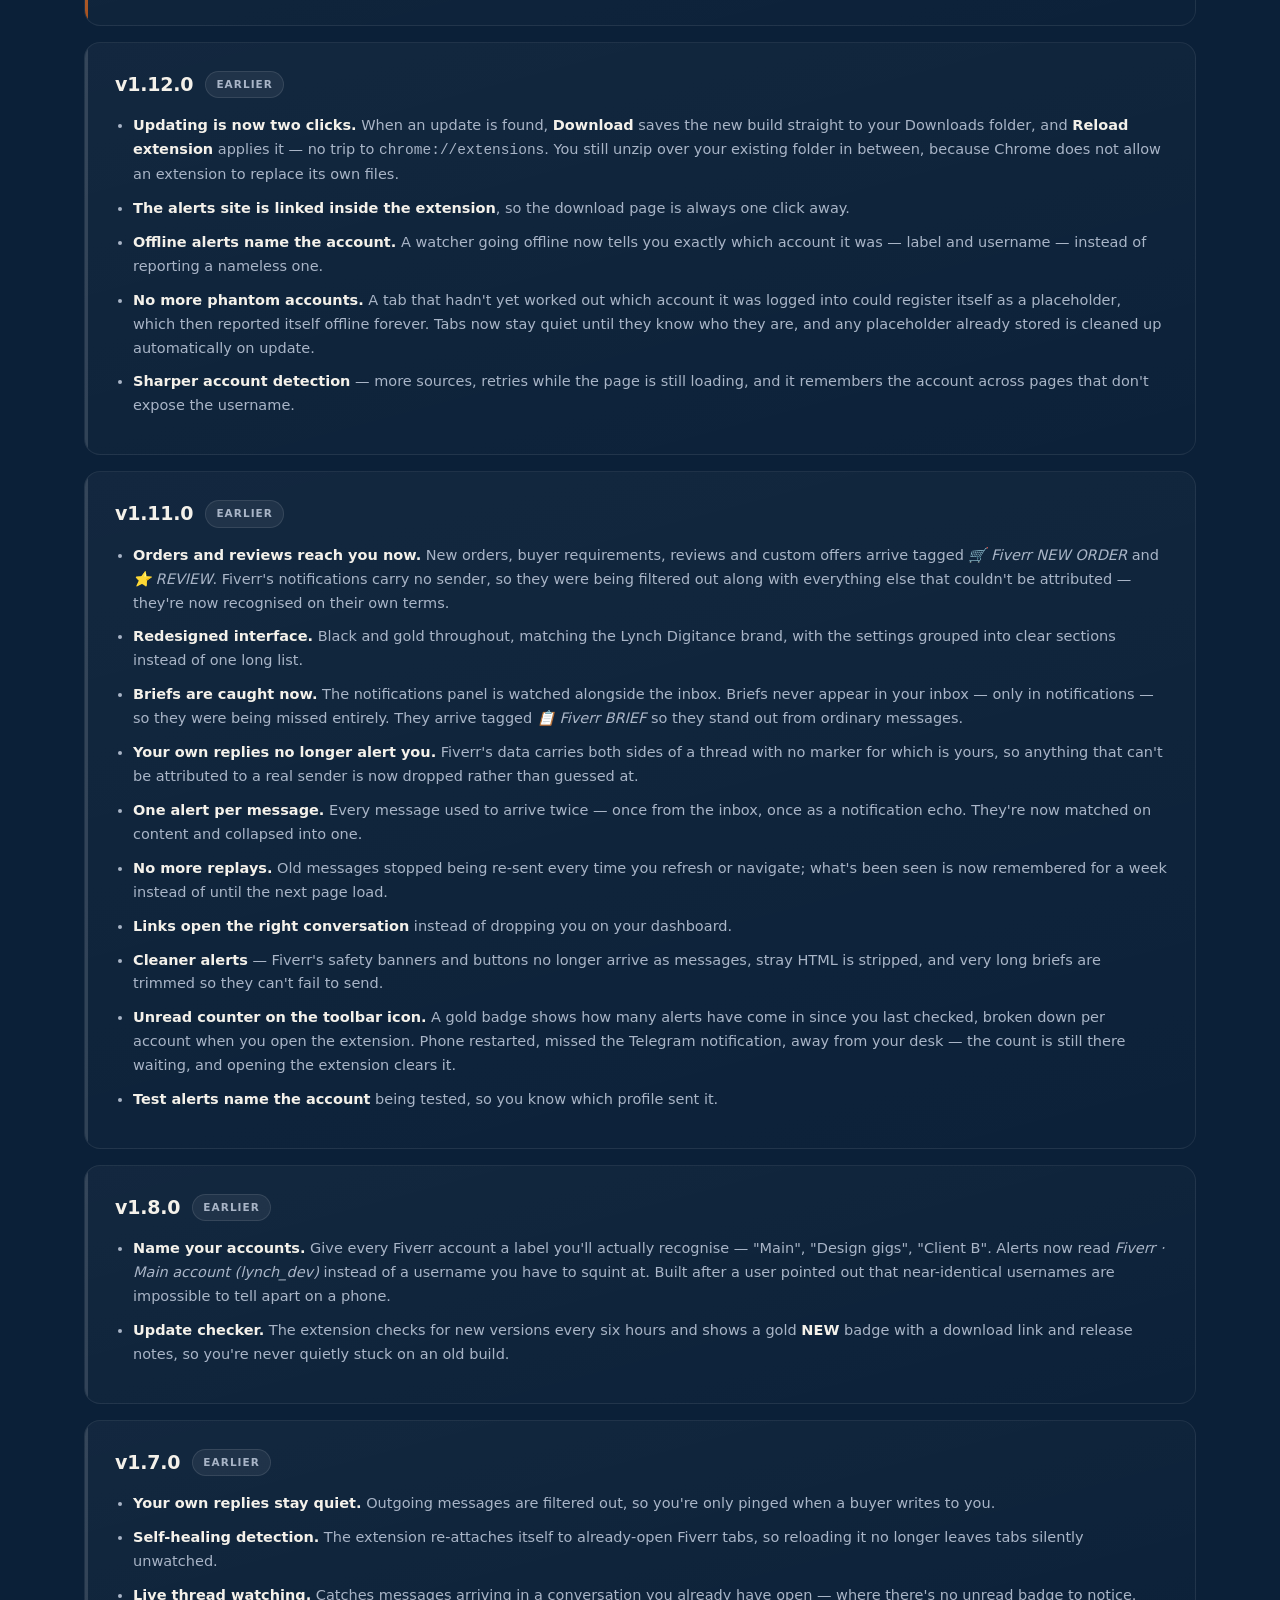
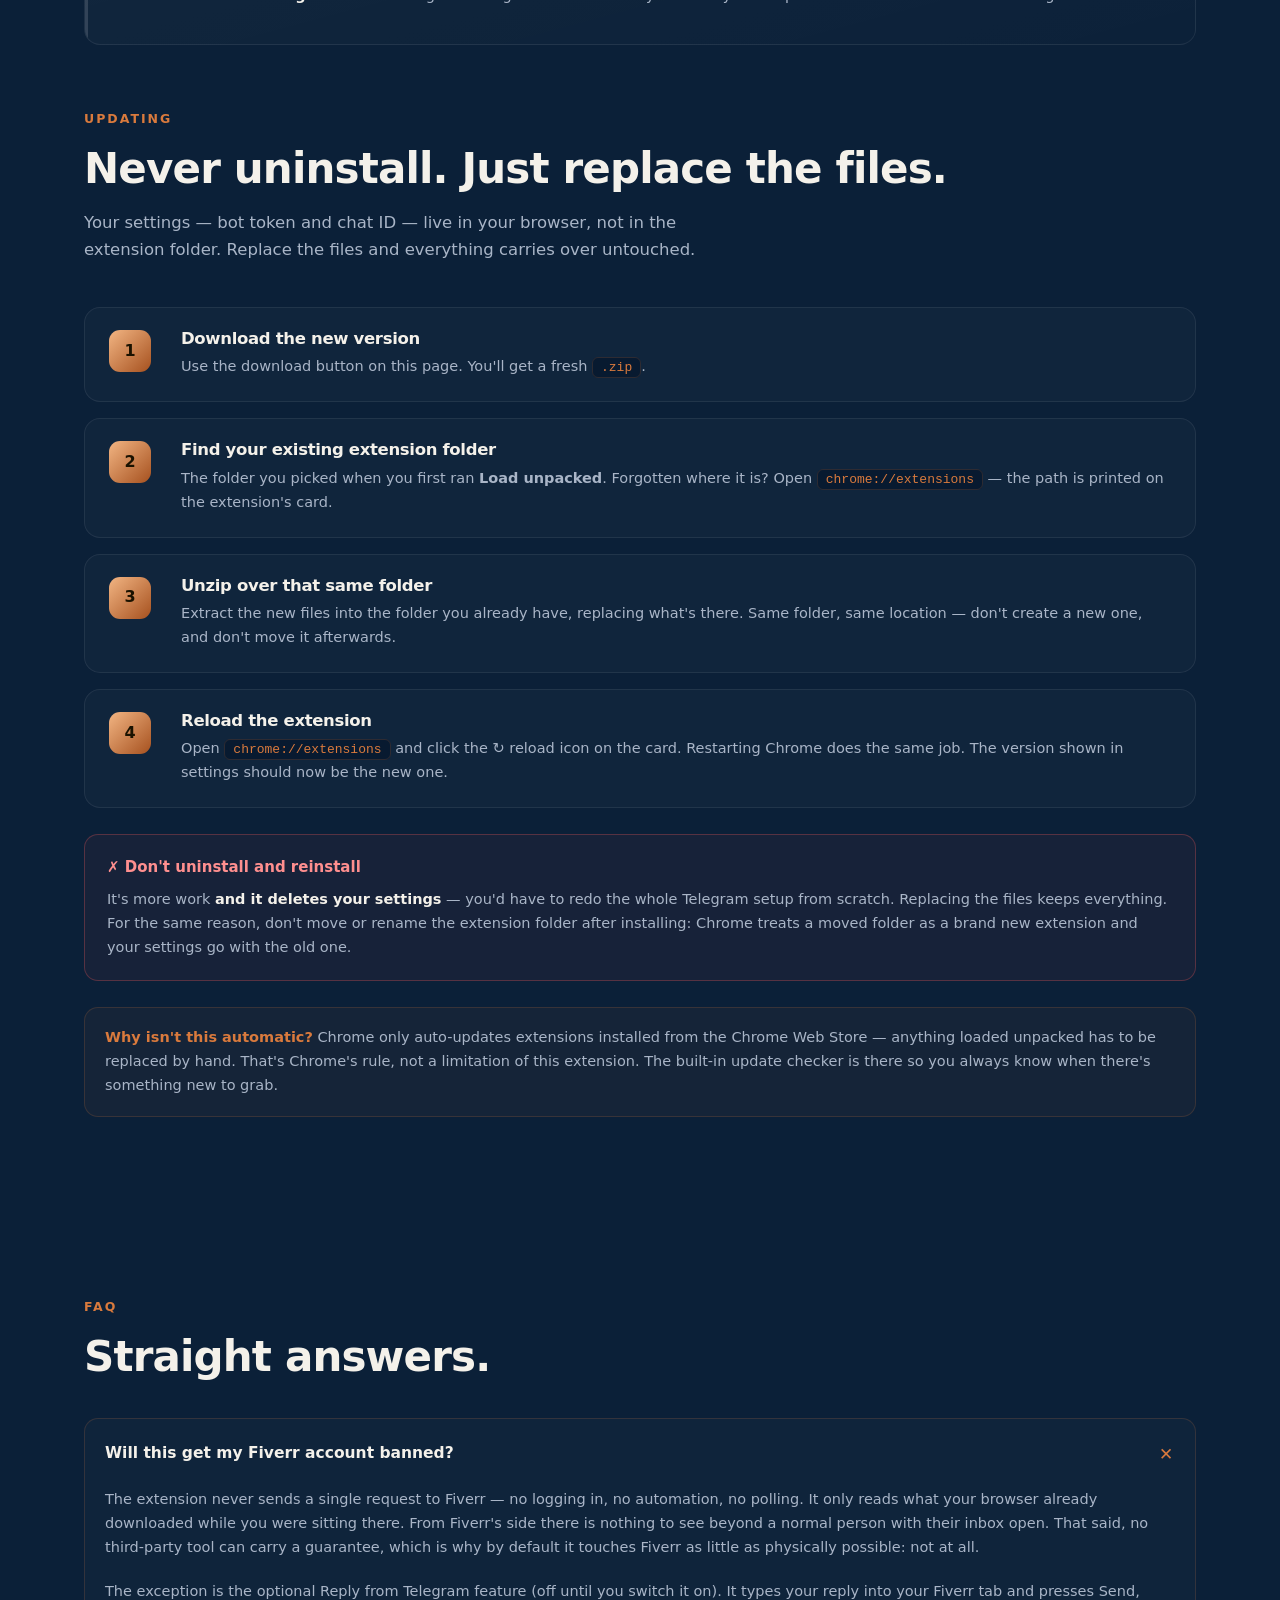
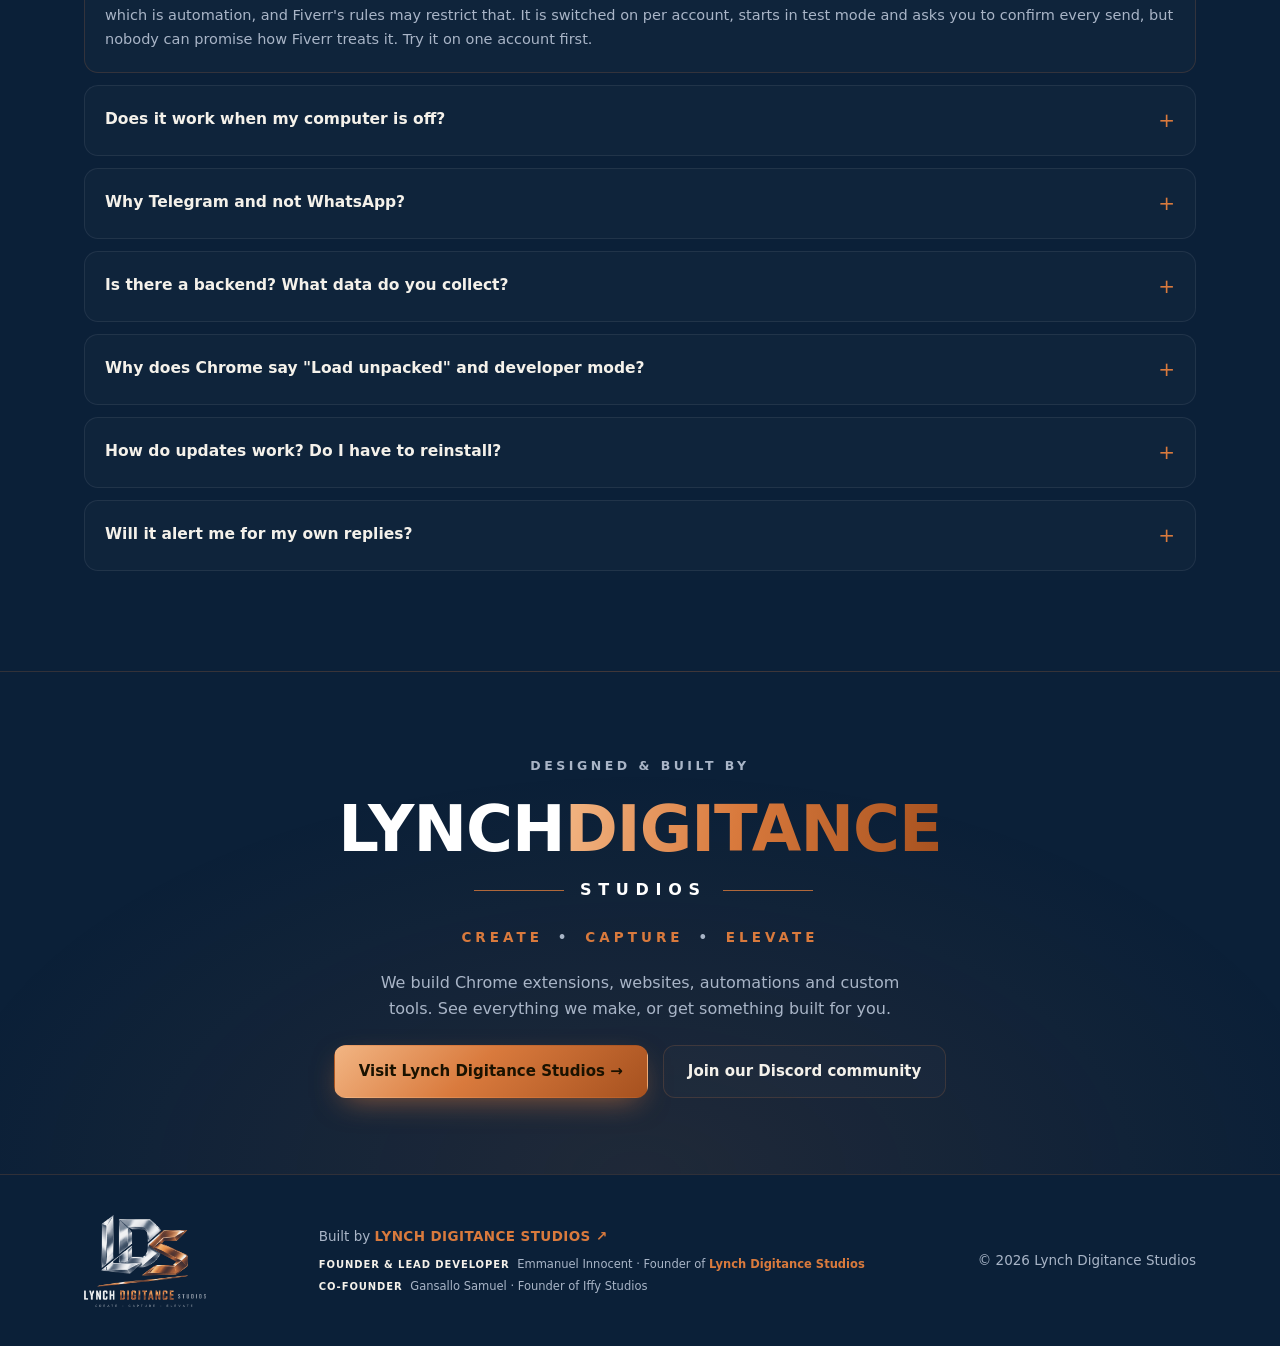
==== commit d7f5097f: "Footer: founder and co-founder credits" ====
--- a/index.html
+++ b/index.html
@@ -319,6 +319,10 @@
 }
 .fgrid{display:flex;justify-content:space-between;gap:20px;flex-wrap:wrap;align-items:center}
 .fgrid img{height:92px;width:auto;opacity:.95}
+.credits{margin-top:9px;display:flex;flex-direction:column;gap:4px;font-size:11.5px;line-height:1.55}
+.credits b{display:inline-block;margin-right:4px;color:var(--text);font-weight:700;font-size:10px;letter-spacing:.09em;text-transform:uppercase}
+.credits a{color:var(--gold);font-weight:700;text-decoration:none}
+.credits a:hover{text-decoration:underline}
 @media(max-width:700px){.fgrid{justify-content:center;text-align:center}}
 
 /* ---------- LYNCH AI ASSISTANT ---------- */
@@ -1017,7 +1021,12 @@
 <footer>
   <div class="wrap fgrid">
     <img src="assets/logo.png" alt="Lynch Digitance Studios">
-    <div>Built by <a href="https://www.lynchdigitancestudios.workers.dev" style="color:var(--gold);font-weight:800;letter-spacing:.03em;text-decoration:none">LYNCH DIGITANCE STUDIOS ↗</a></div>
+    <div>Built by <a href="https://www.lynchdigitancestudios.workers.dev" style="color:var(--gold);font-weight:800;letter-spacing:.03em;text-decoration:none">LYNCH DIGITANCE STUDIOS ↗</a>
+      <div class="credits">
+        <span><b>Founder &amp; Lead Developer</b> Emmanuel Innocent · Founder of <a href="https://www.lynchdigitancestudios.workers.dev" target="_blank" rel="noopener">Lynch Digitance Studios</a></span>
+        <span><b>Co-founder</b> Gansallo Samuel · Founder of Iffy Studios</span>
+      </div>
+    </div>
     <div>© <span id="yr"></span> Lynch Digitance Studios</div>
   </div>
 </footer>
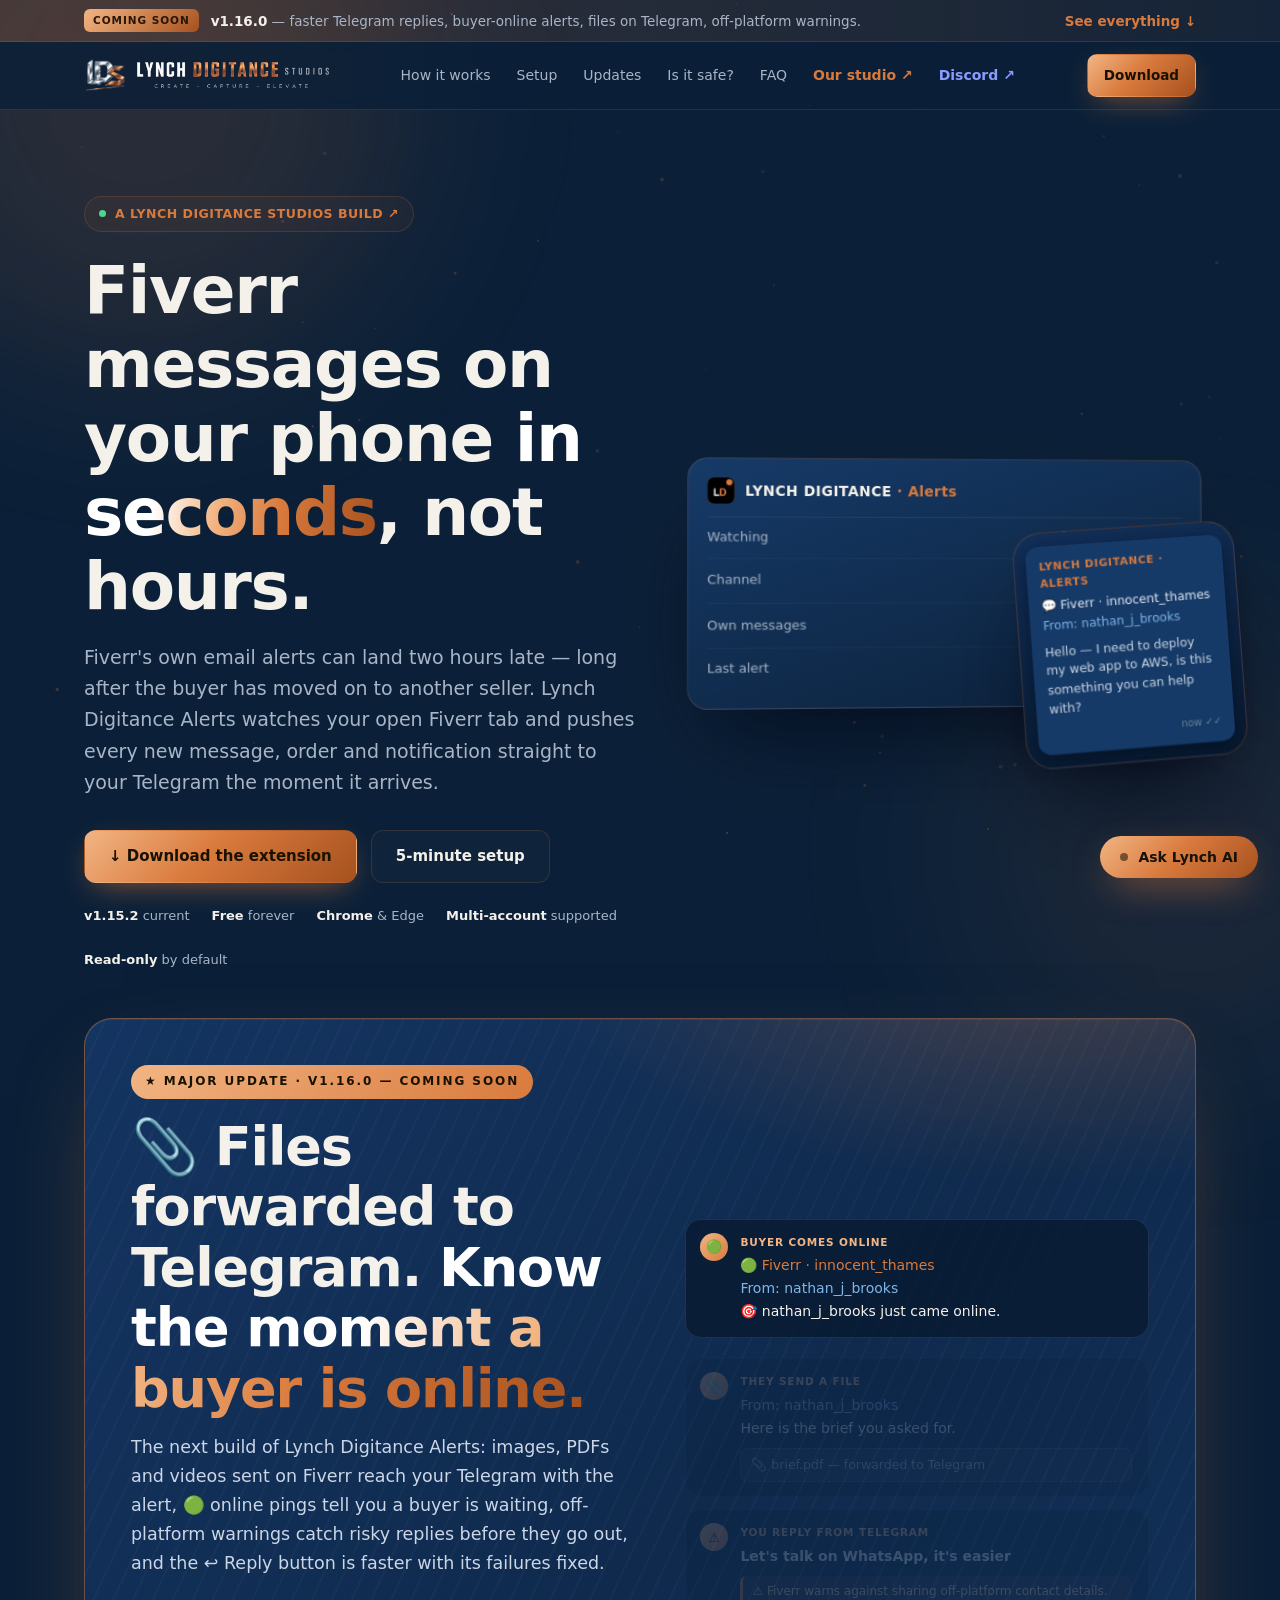
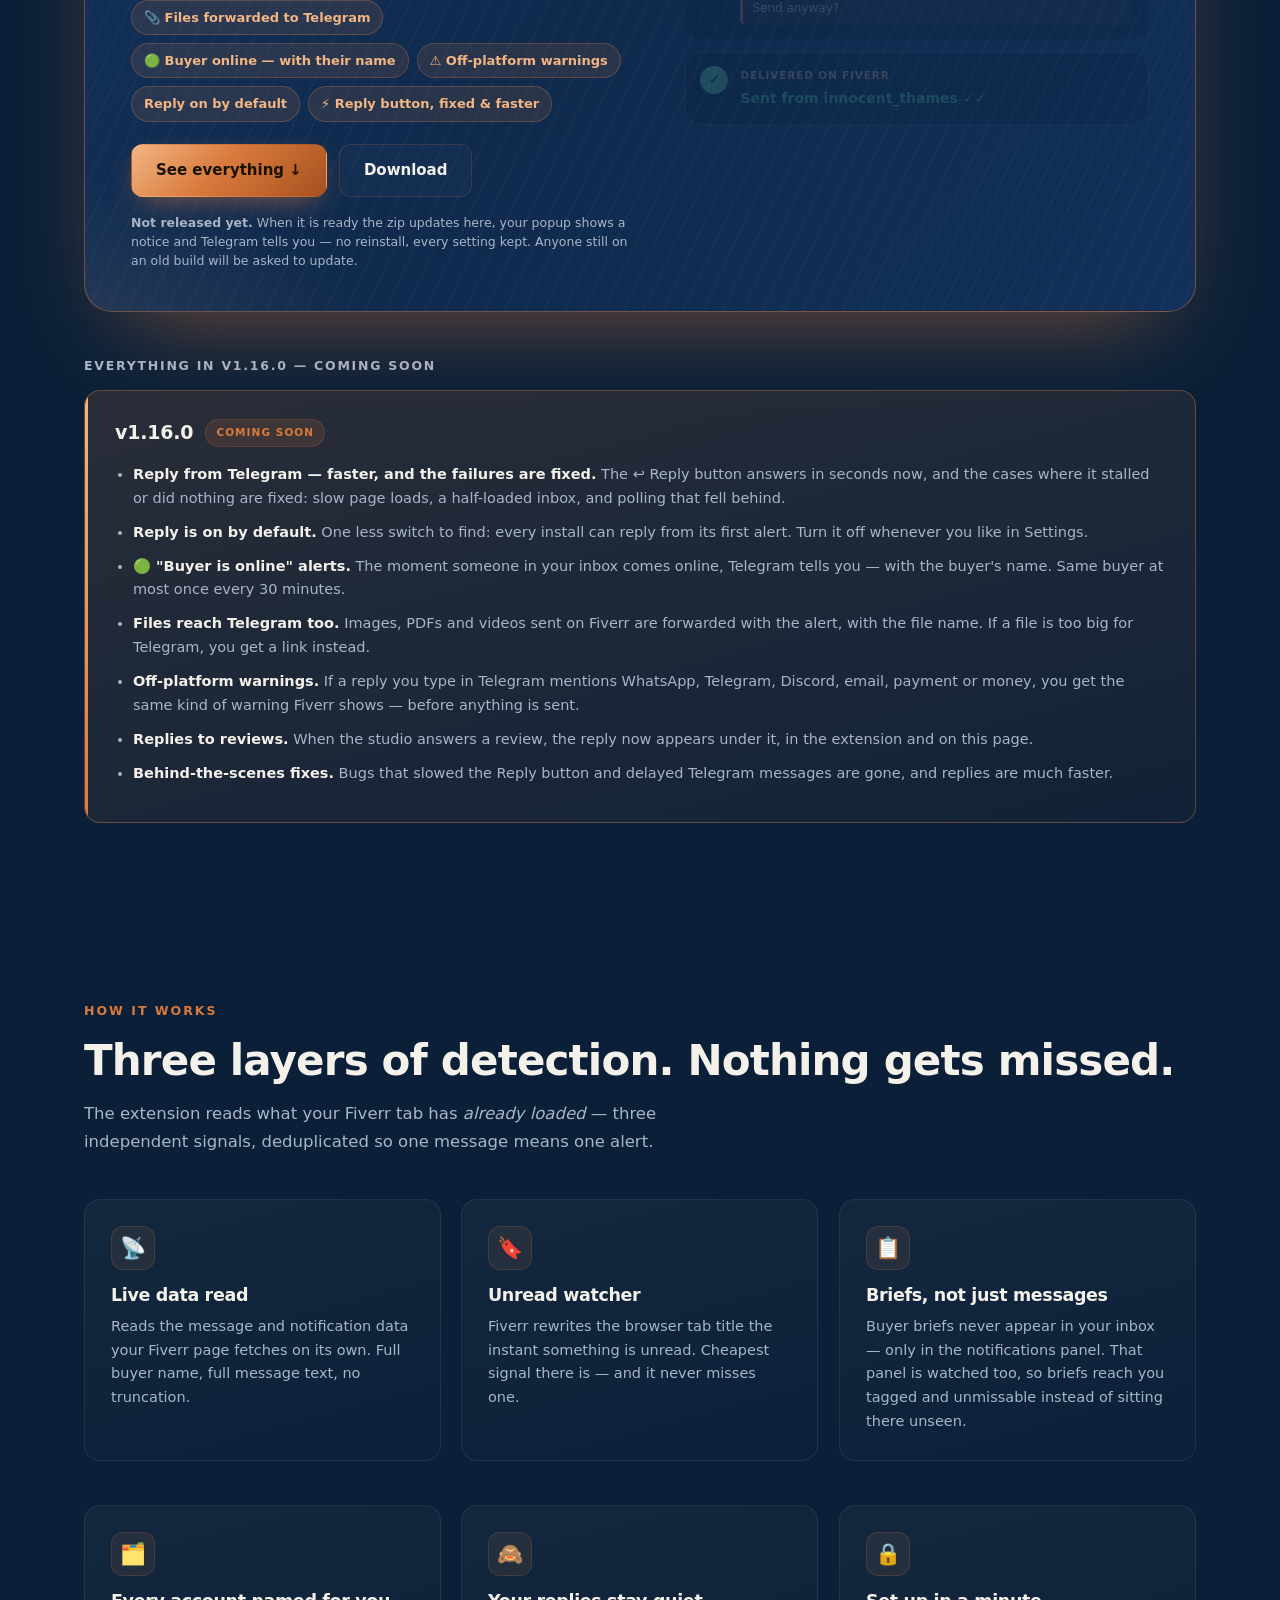
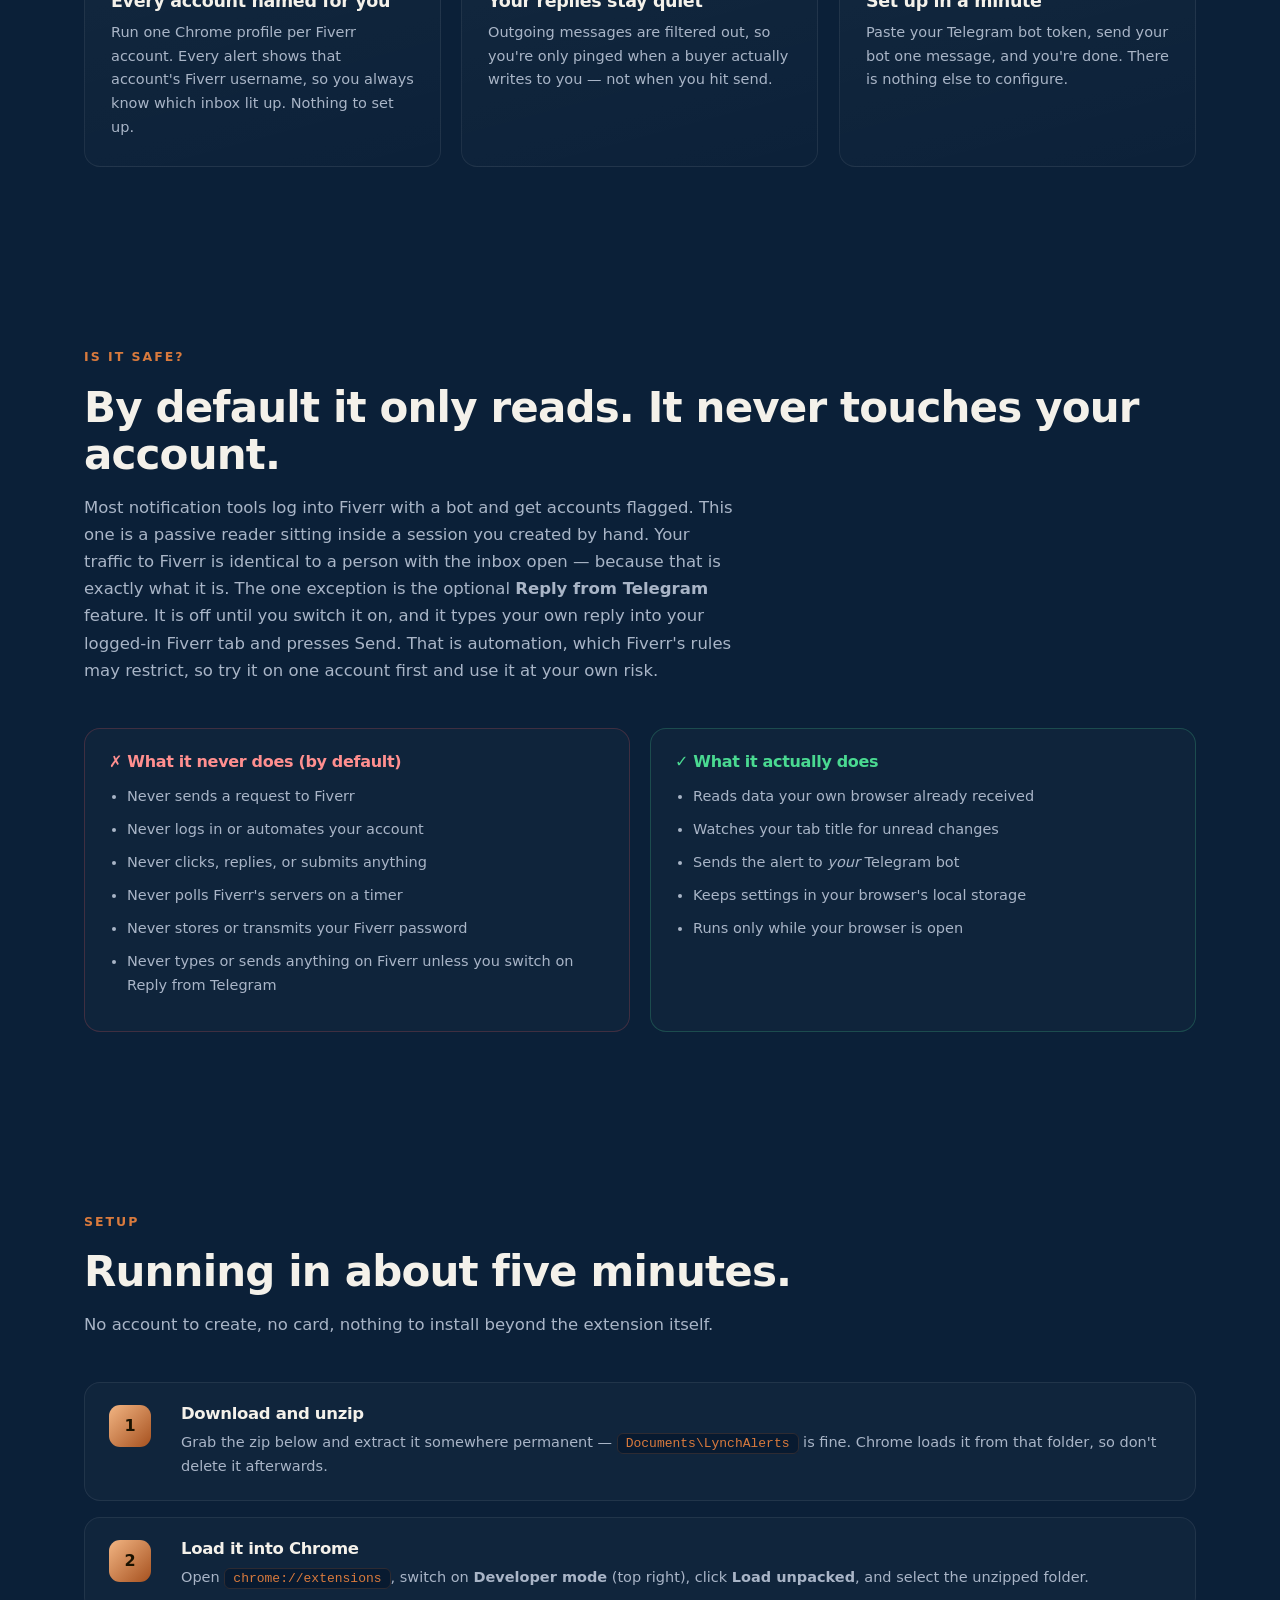
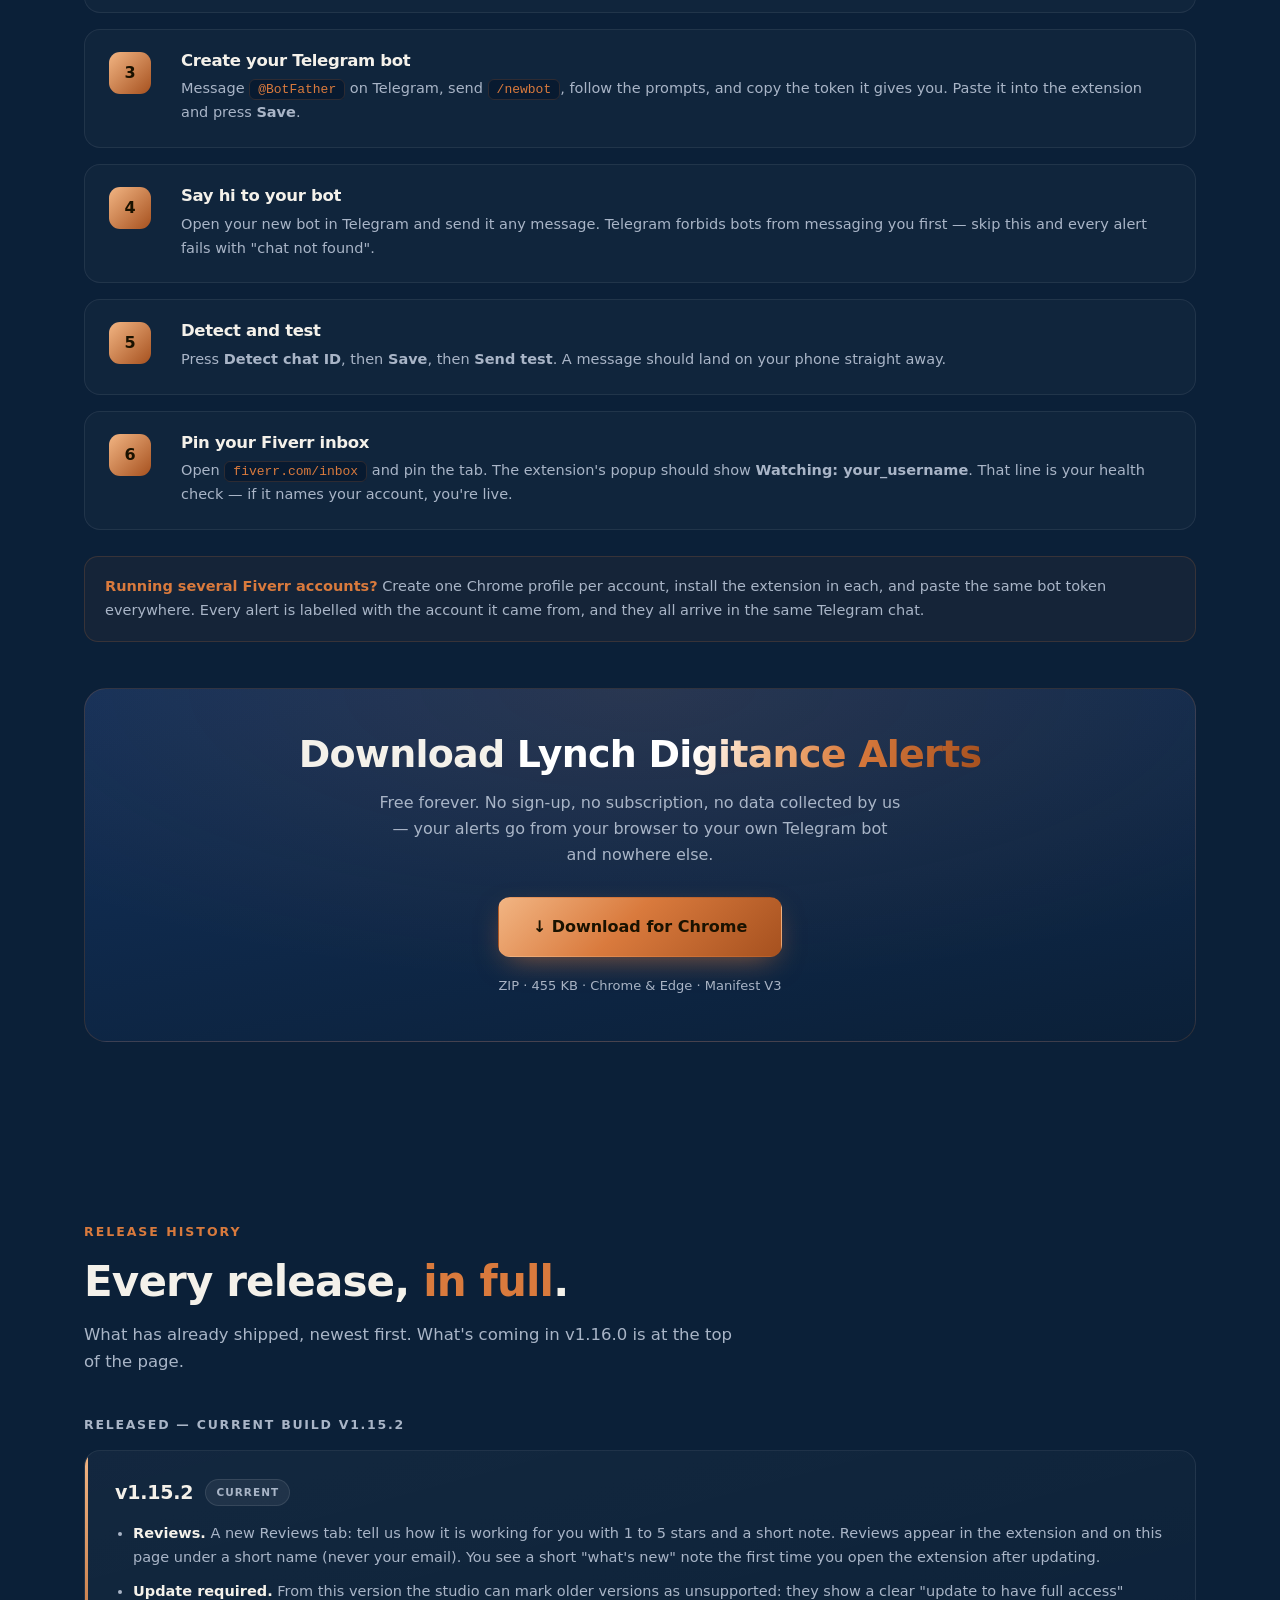
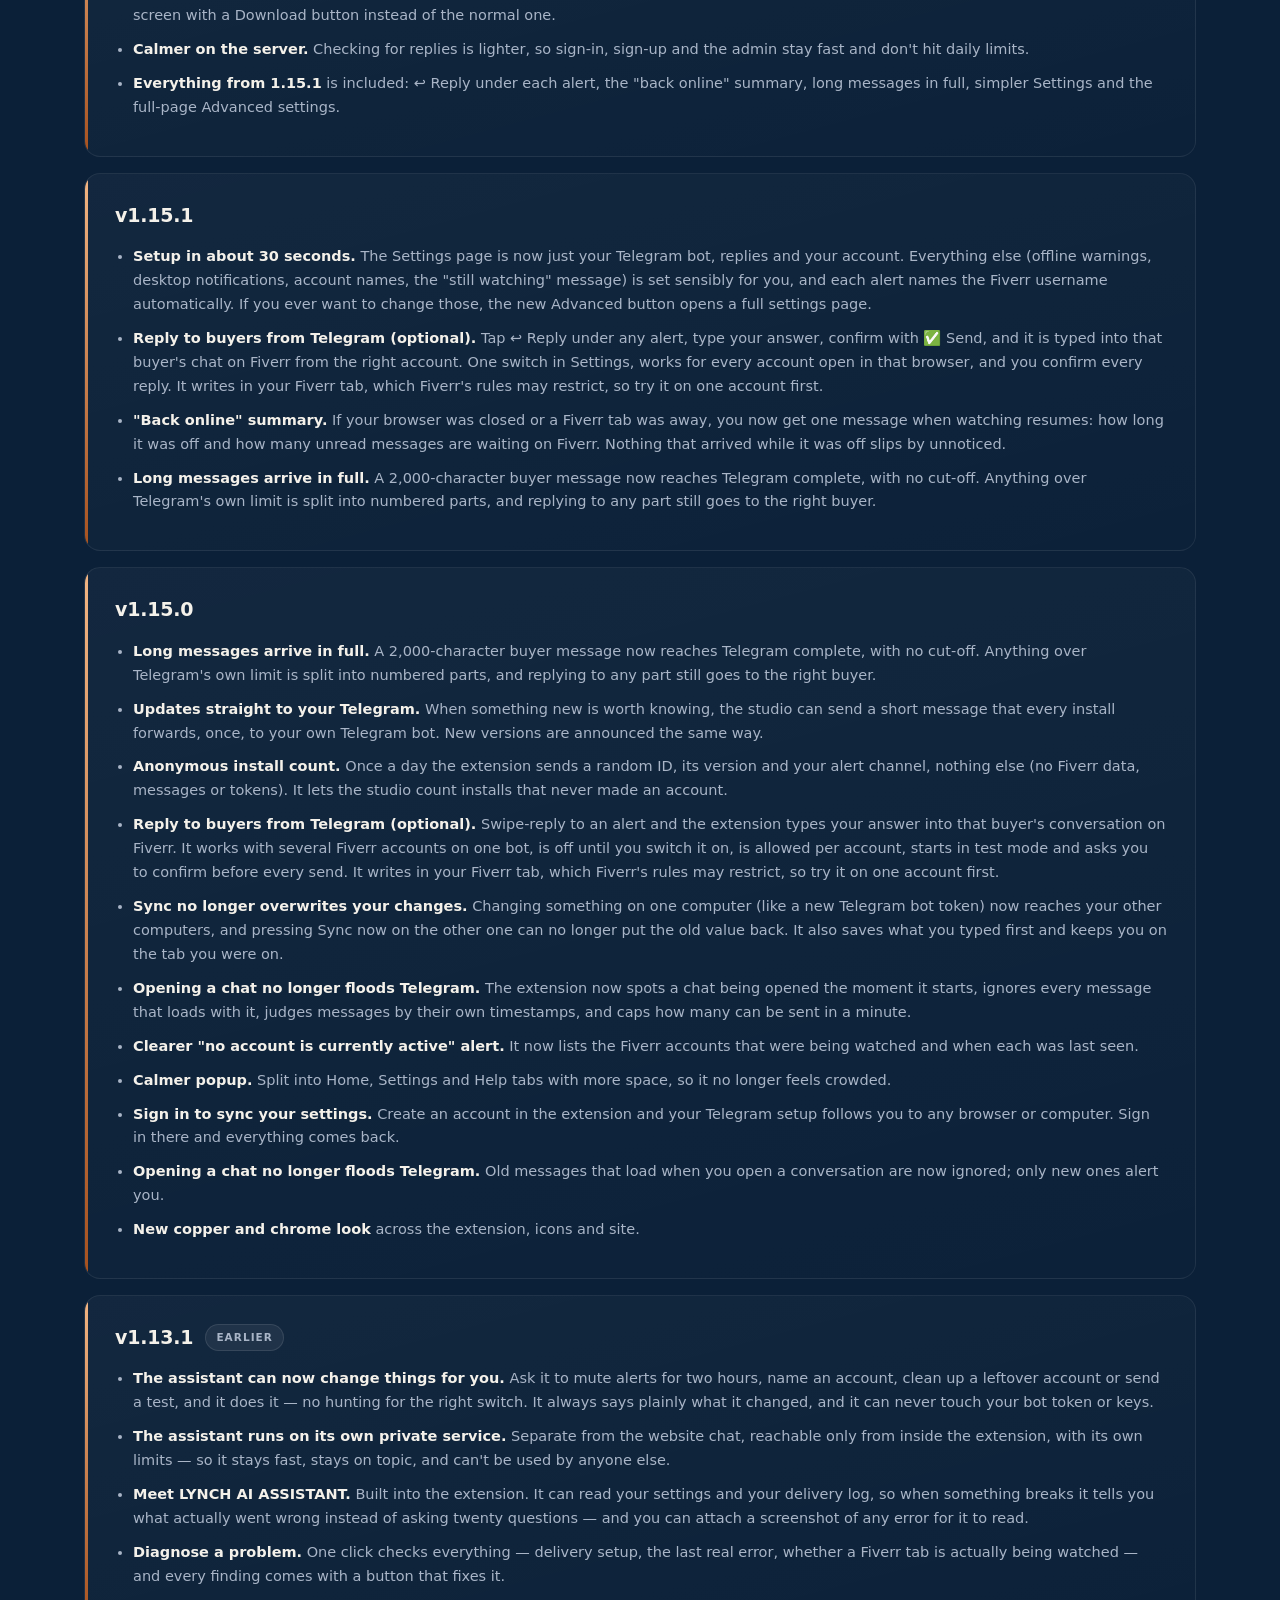
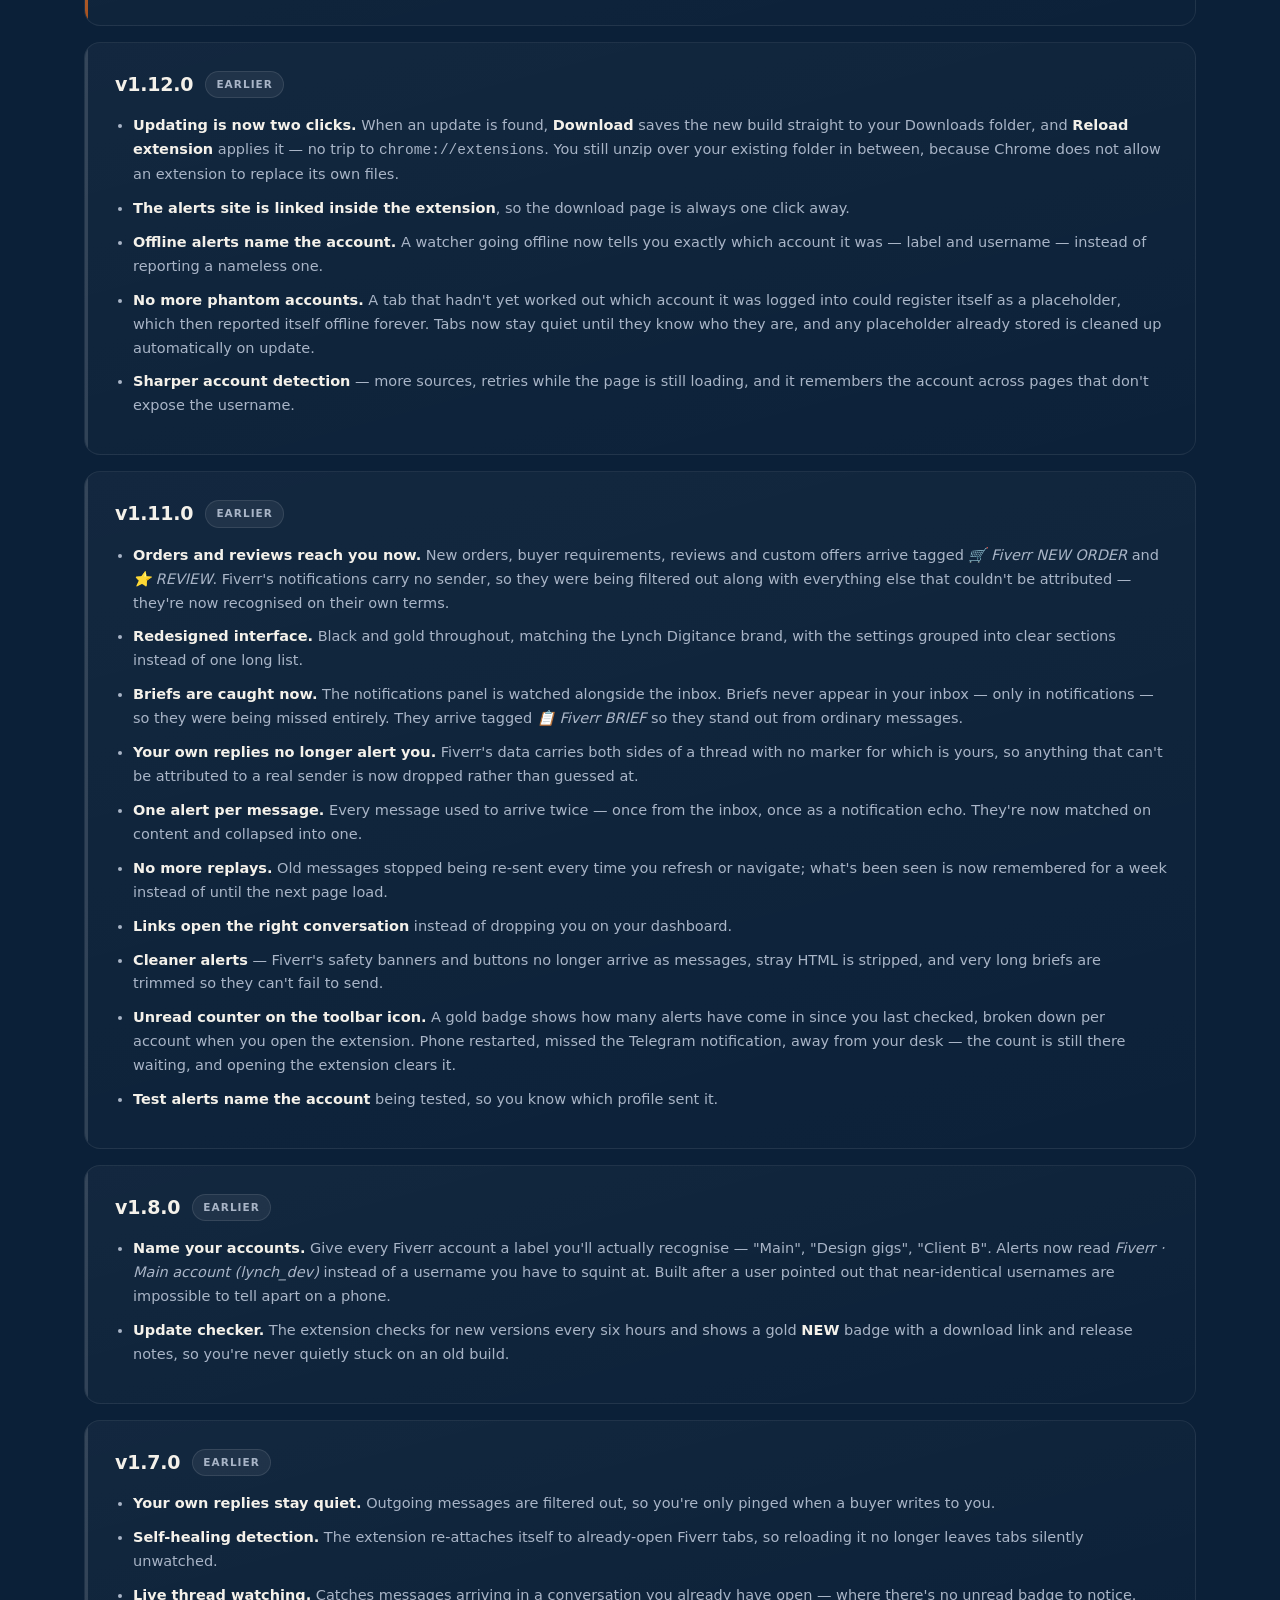
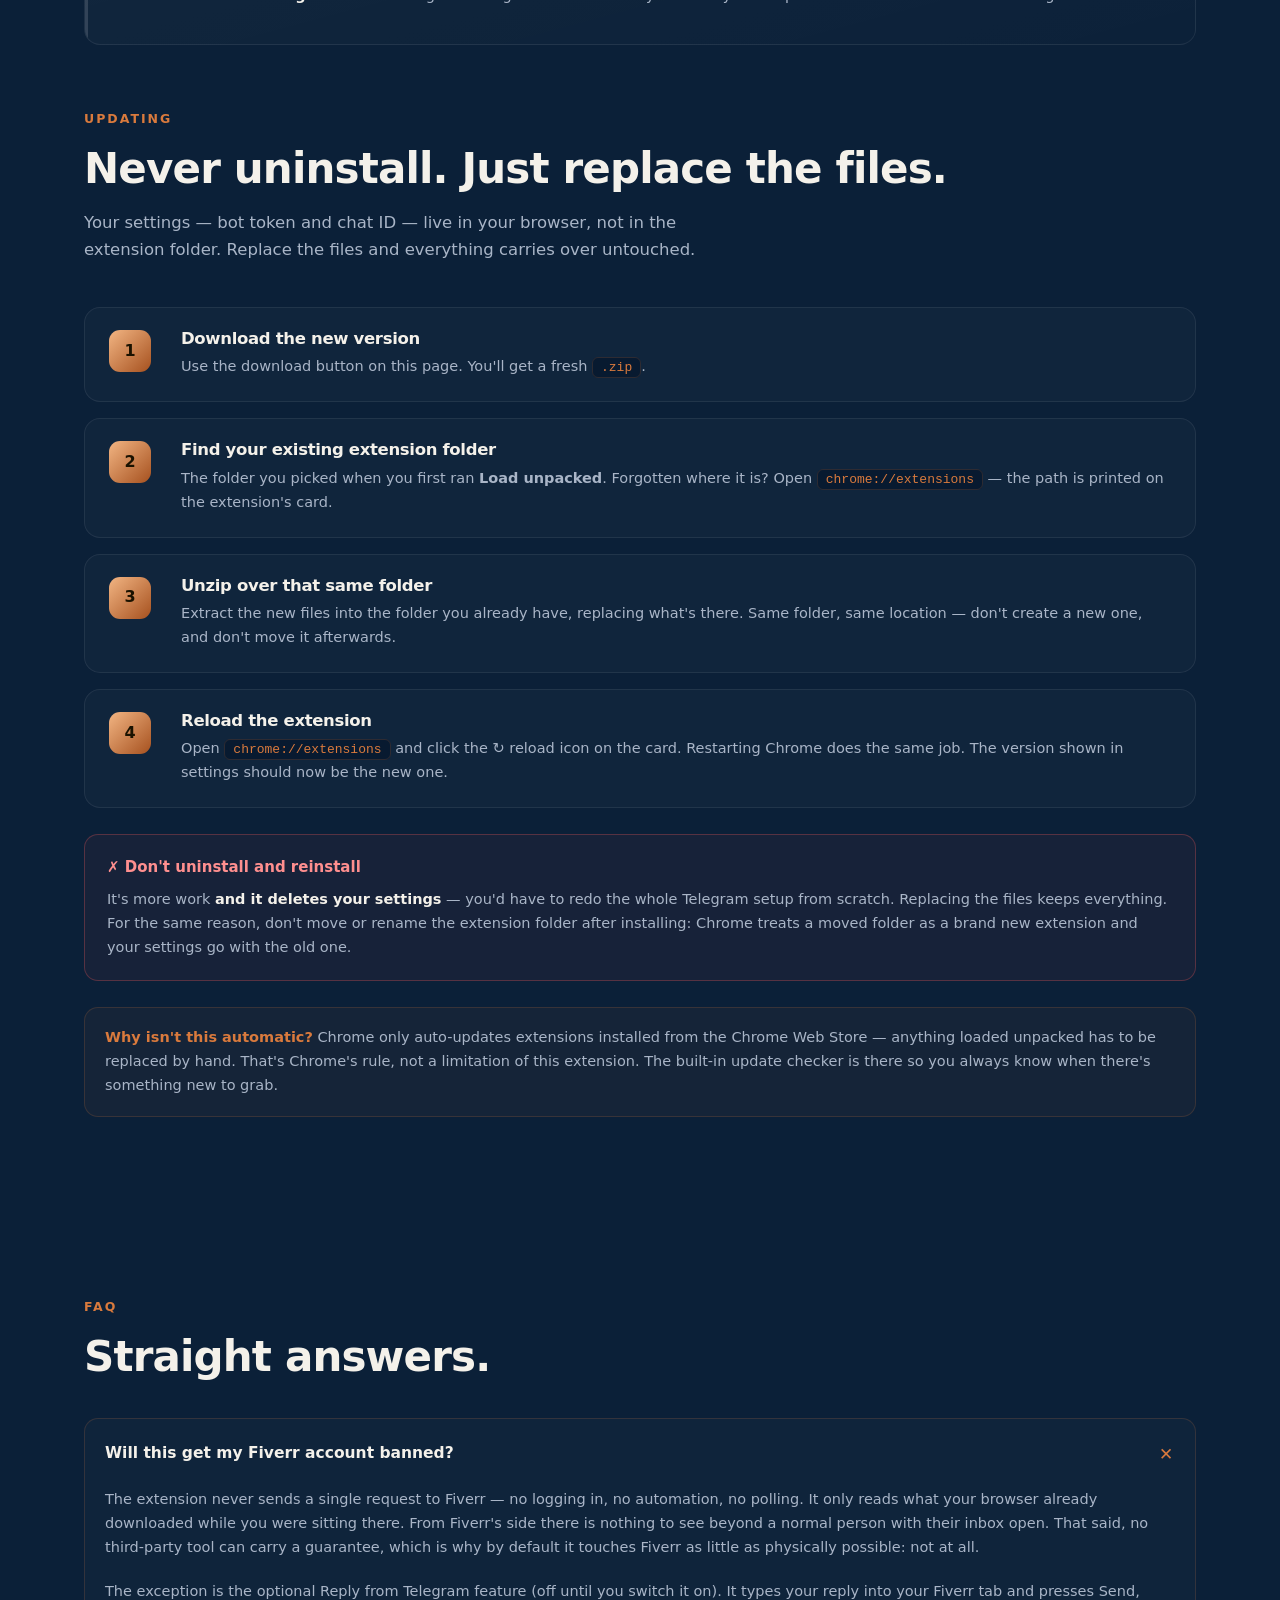
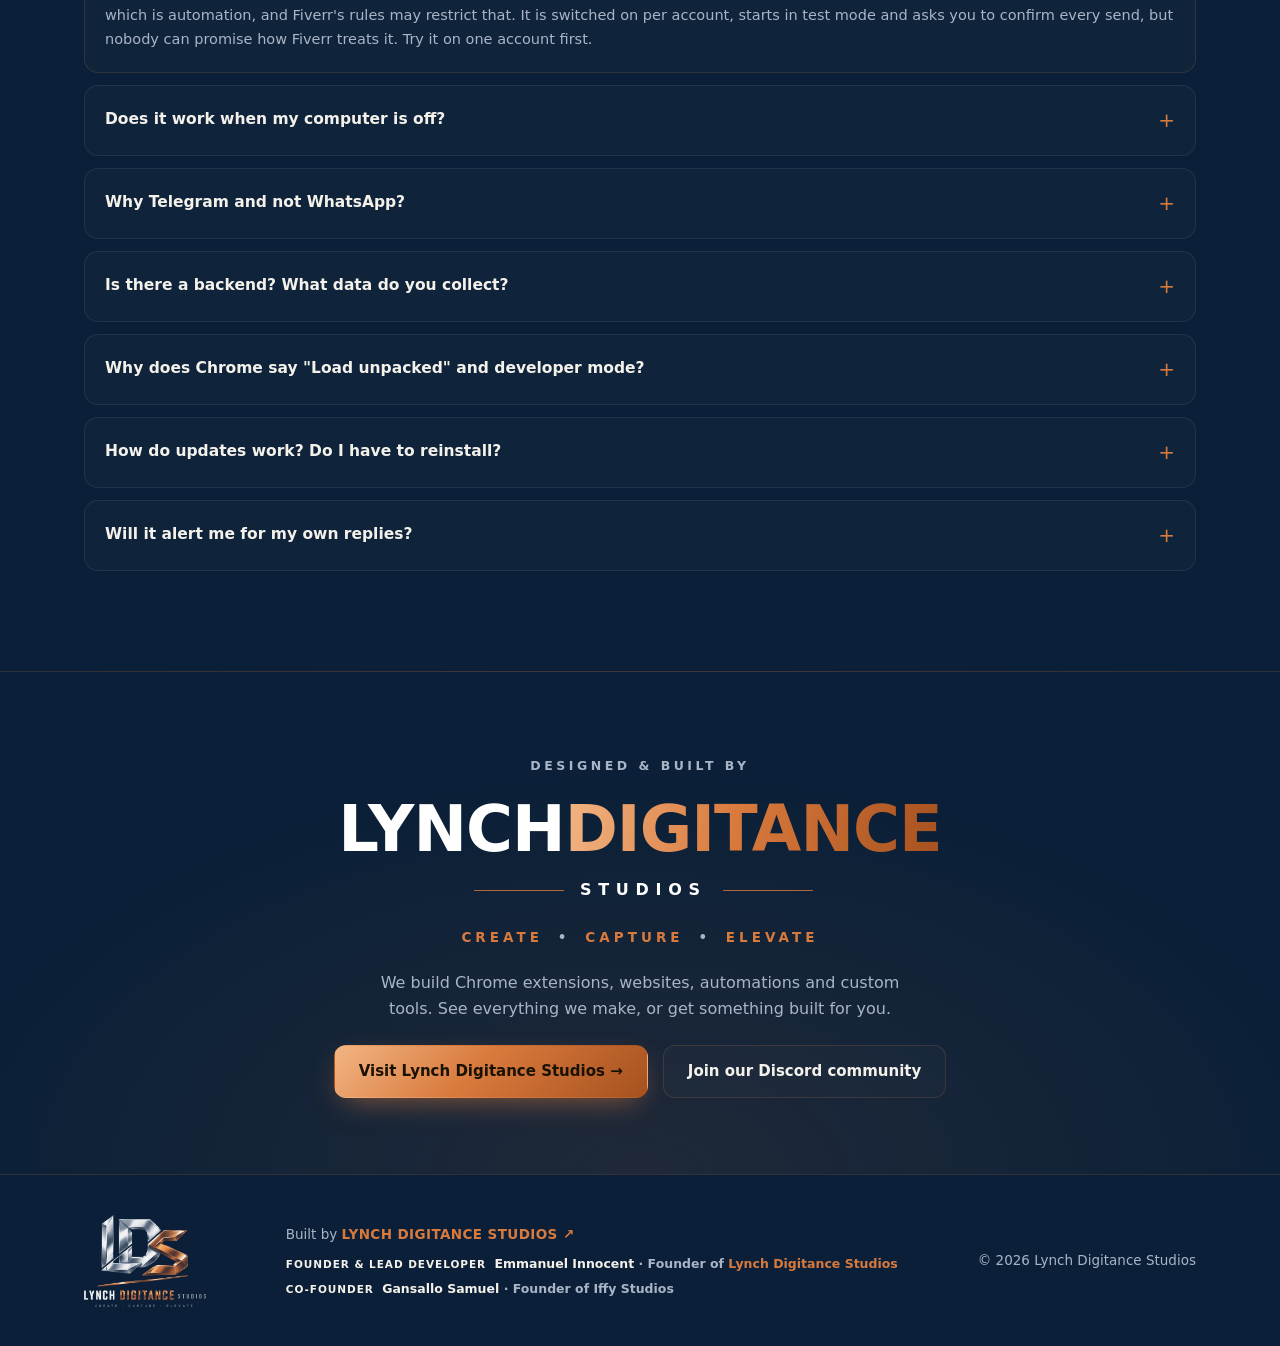
==== commit 16ca557d: "Footer: heavier founder credits" ====
--- a/index.html
+++ b/index.html
@@ -319,9 +319,10 @@
 }
 .fgrid{display:flex;justify-content:space-between;gap:20px;flex-wrap:wrap;align-items:center}
 .fgrid img{height:92px;width:auto;opacity:.95}
-.credits{margin-top:9px;display:flex;flex-direction:column;gap:4px;font-size:11.5px;line-height:1.55}
-.credits b{display:inline-block;margin-right:4px;color:var(--text);font-weight:700;font-size:10px;letter-spacing:.09em;text-transform:uppercase}
-.credits a{color:var(--gold);font-weight:700;text-decoration:none}
+.credits{margin-top:9px;display:flex;flex-direction:column;gap:5px;font-size:12.5px;line-height:1.55;font-weight:600}
+.credits b{display:inline-block;margin-right:4px;color:var(--text);font-weight:800;font-size:10.5px;letter-spacing:.09em;text-transform:uppercase}
+.credits strong{color:var(--text);font-weight:700}
+.credits a{color:var(--gold);font-weight:800;text-decoration:none}
 .credits a:hover{text-decoration:underline}
 @media(max-width:700px){.fgrid{justify-content:center;text-align:center}}
 
@@ -1023,8 +1024,8 @@
     <img src="assets/logo.png" alt="Lynch Digitance Studios">
     <div>Built by <a href="https://www.lynchdigitancestudios.workers.dev" style="color:var(--gold);font-weight:800;letter-spacing:.03em;text-decoration:none">LYNCH DIGITANCE STUDIOS ↗</a>
       <div class="credits">
-        <span><b>Founder &amp; Lead Developer</b> Emmanuel Innocent · Founder of <a href="https://www.lynchdigitancestudios.workers.dev" target="_blank" rel="noopener">Lynch Digitance Studios</a></span>
-        <span><b>Co-founder</b> Gansallo Samuel · Founder of Iffy Studios</span>
+        <span><b>Founder &amp; Lead Developer</b> <strong>Emmanuel Innocent</strong> · Founder of <a href="https://www.lynchdigitancestudios.workers.dev" target="_blank" rel="noopener">Lynch Digitance Studios</a></span>
+        <span><b>Co-founder</b> <strong>Gansallo Samuel</strong> · Founder of Iffy Studios</span>
       </div>
     </div>
     <div>© <span id="yr"></span> Lynch Digitance Studios</div>
